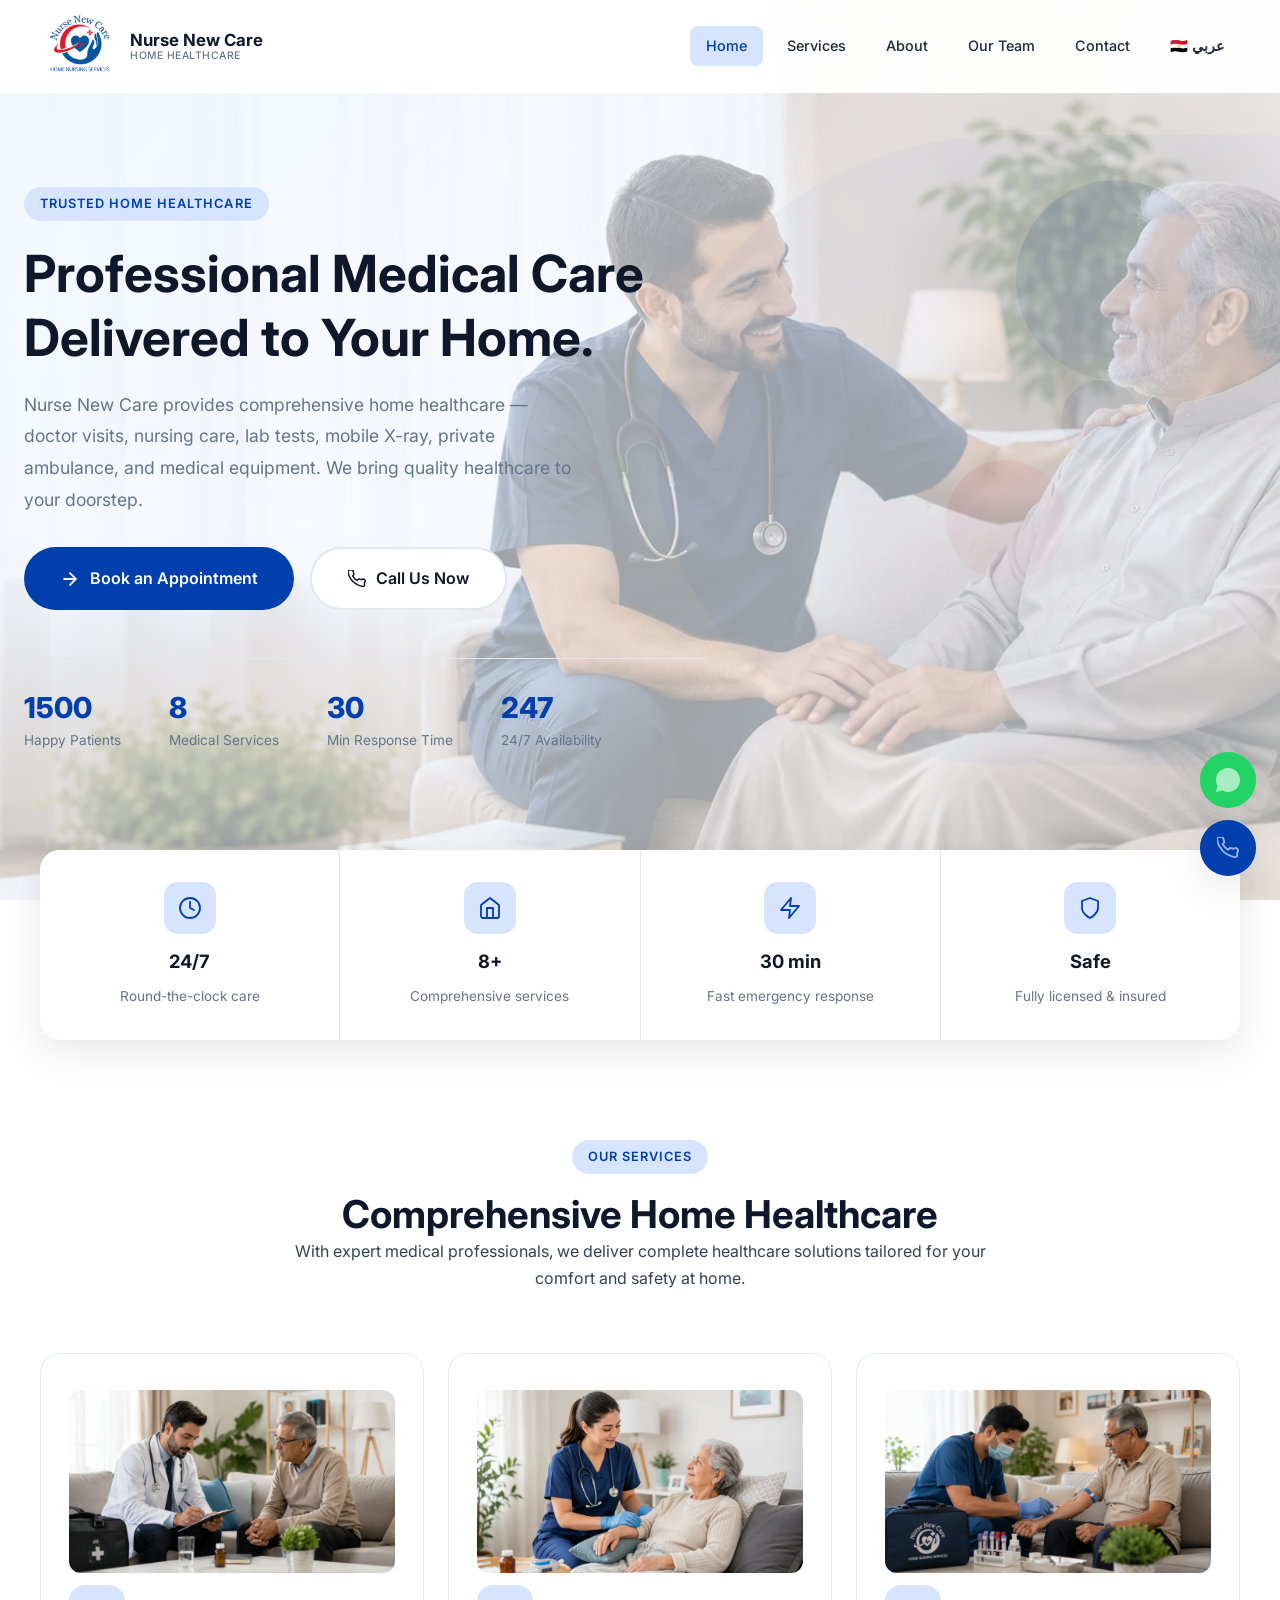
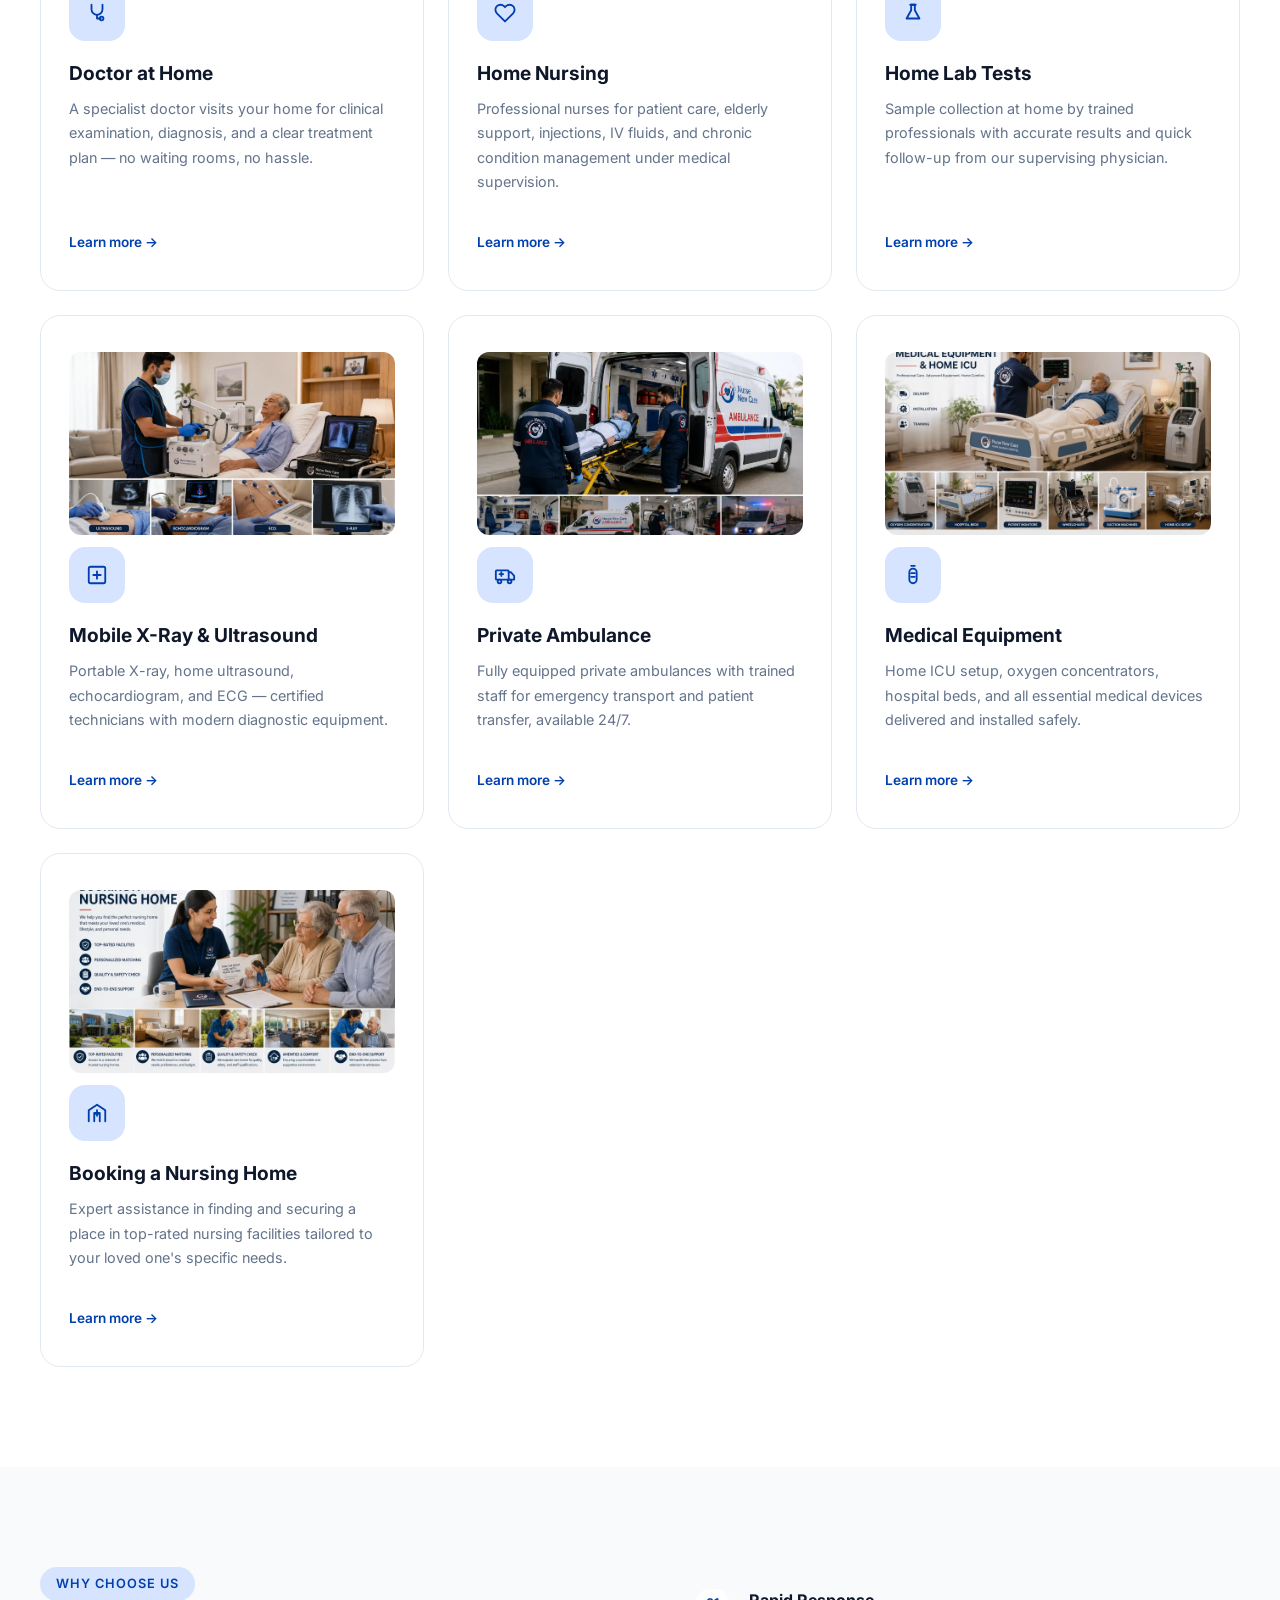
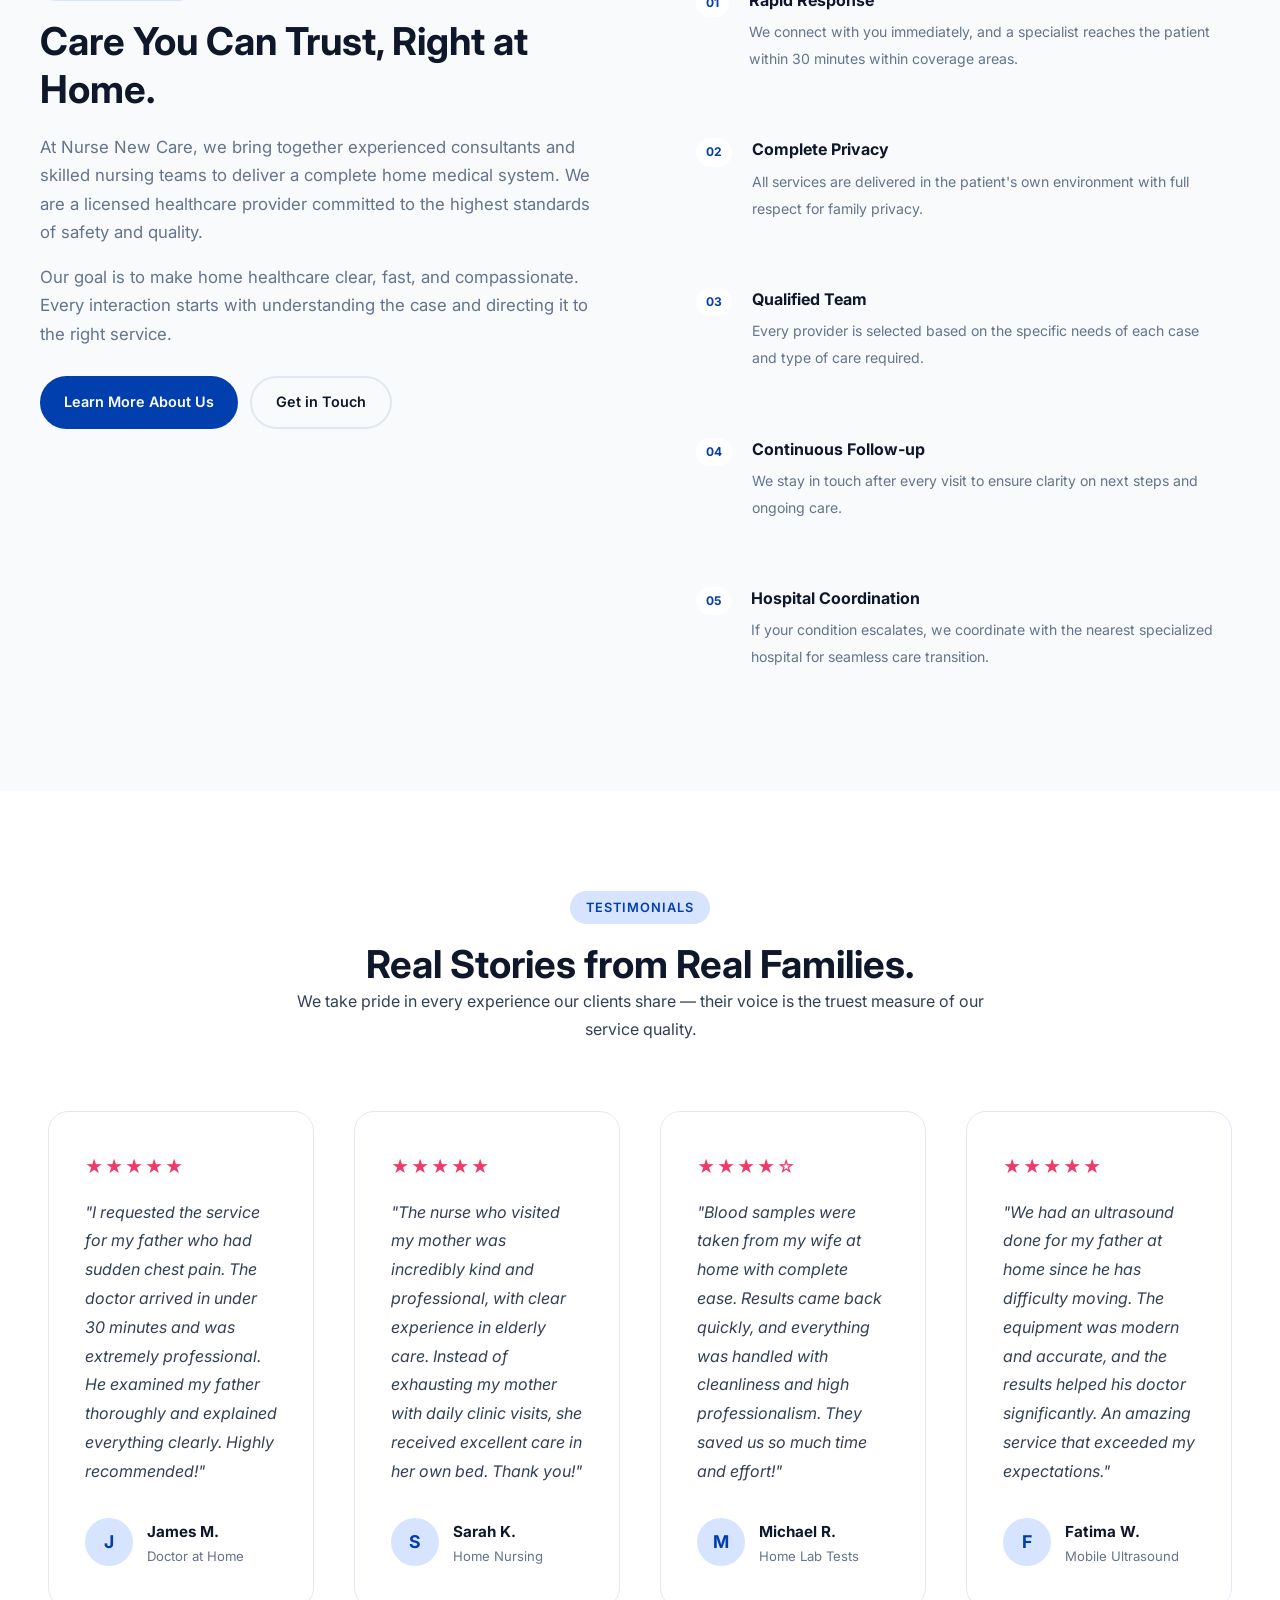
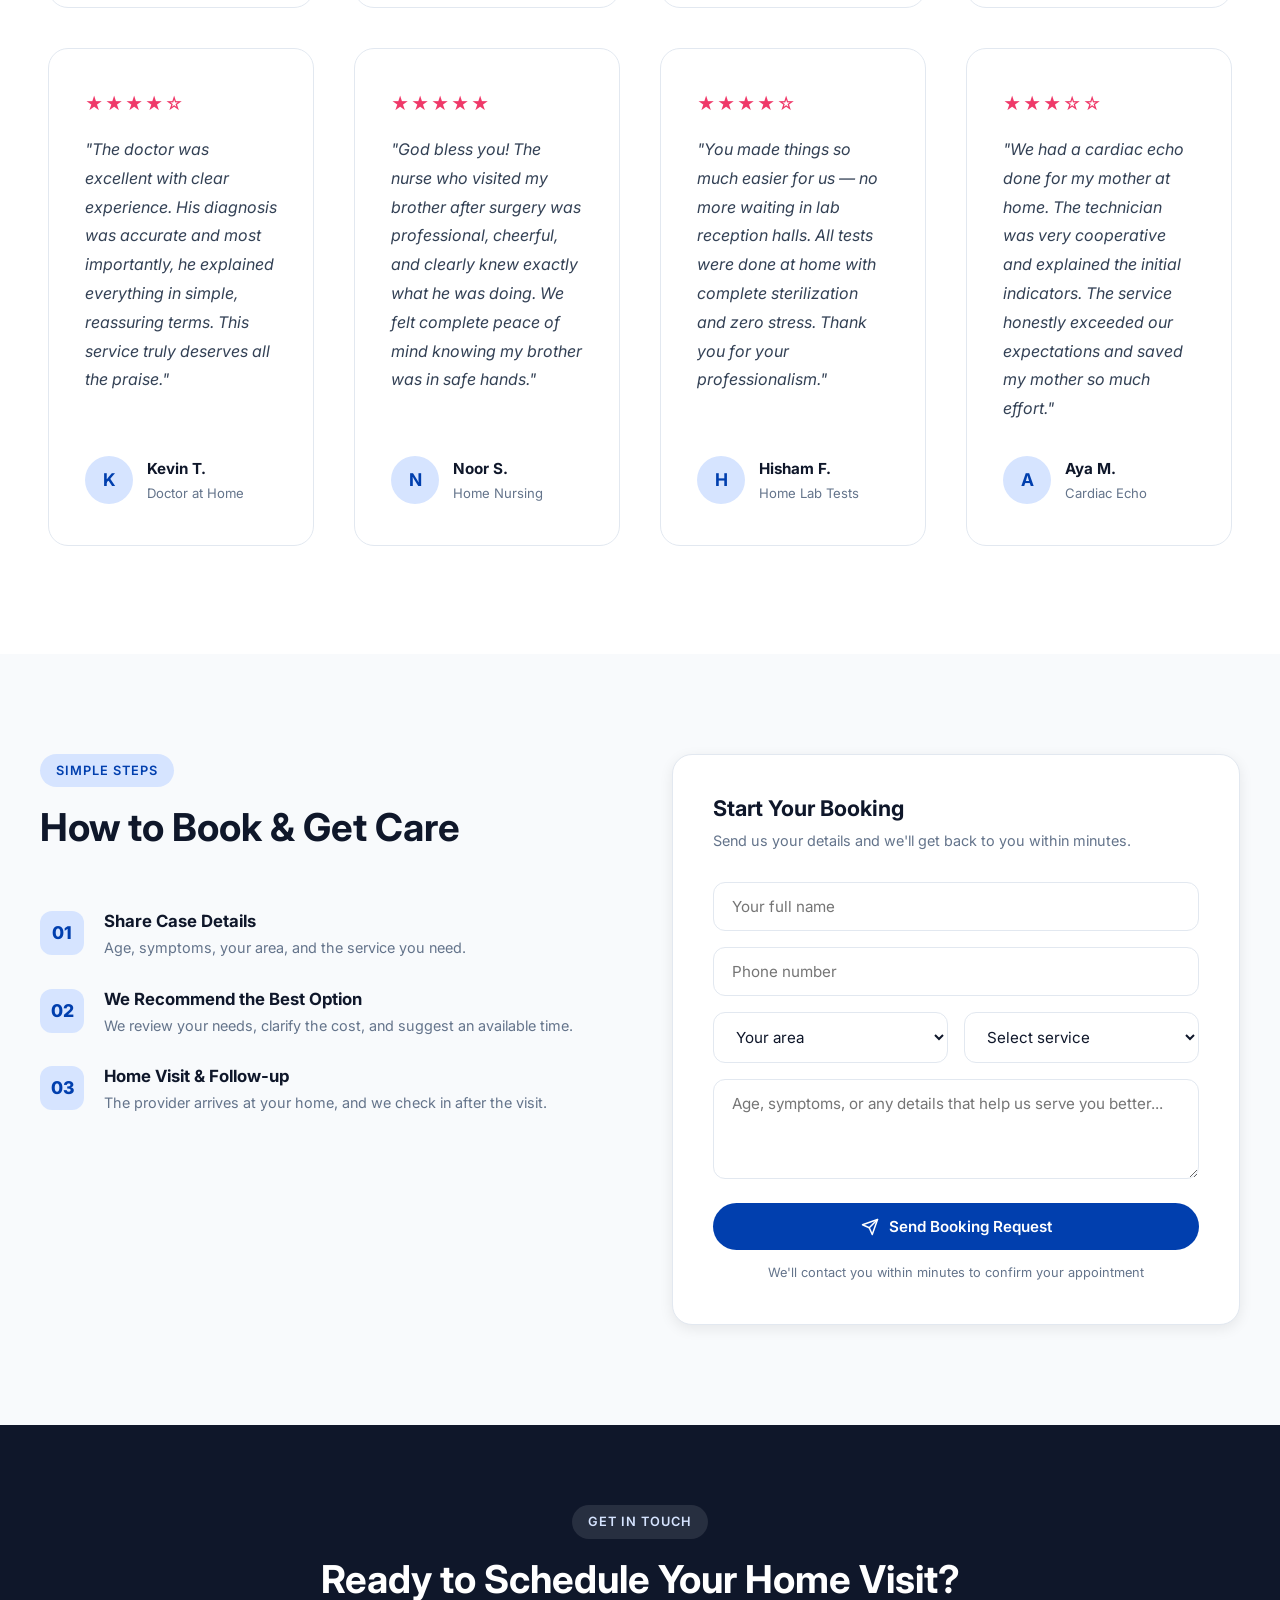
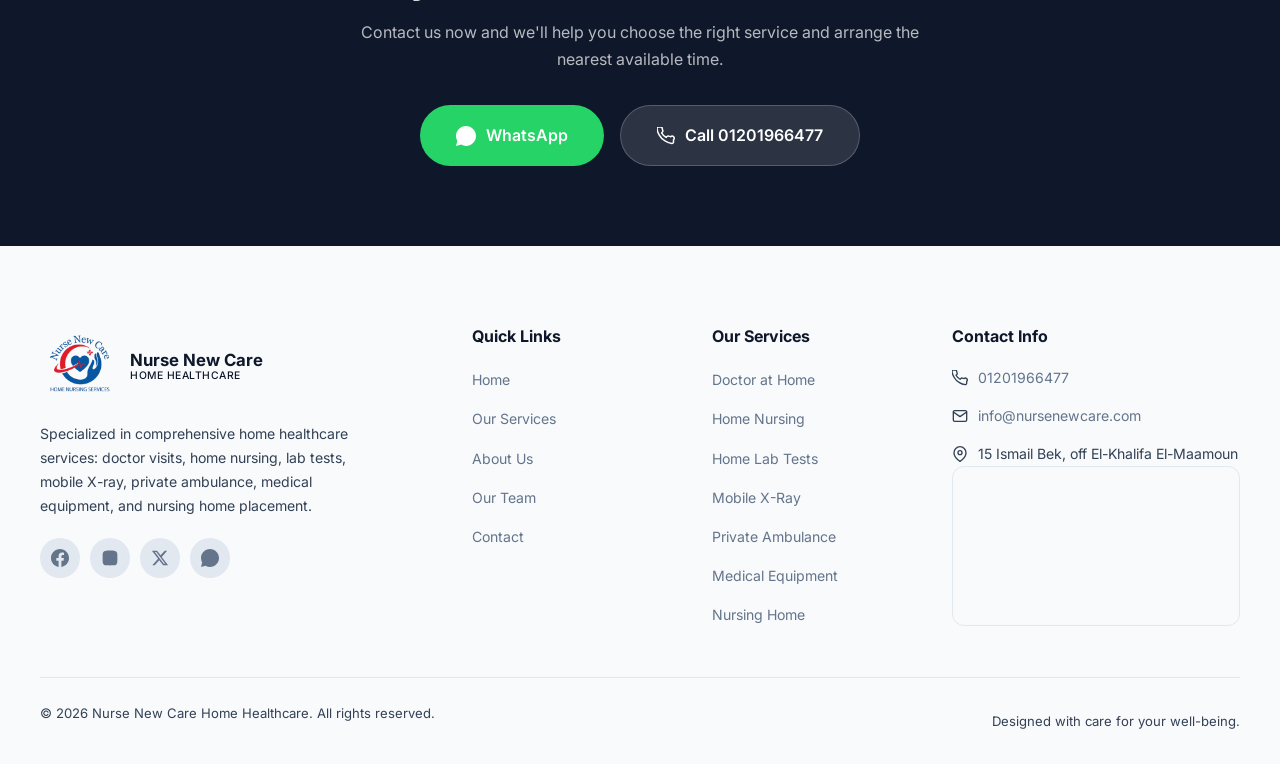
==== index.html @ 81125d1e "added background image to hero section in services page, and updated the testmonials layout to grid " ====
<!DOCTYPE html>
<html lang="en">
<head>
  <meta charset="UTF-8">
  <meta name="viewport" content="width=device-width, initial-scale=1.0">
  <link rel="icon" type="image/png" href="images/logo.png">
  <title>Nurse New Care | Home Healthcare Services</title>
  <meta name="description" content="Nurse New Care — professional home healthcare services: doctor visits, home nursing, lab tests, mobile X-ray, private ambulance, and medical equipment delivery.">
  <link rel="preconnect" href="https://fonts.googleapis.com">
  <link rel="preconnect" href="https://fonts.gstatic.com" crossorigin>
  <link href="https://fonts.googleapis.com/css2?family=Inter:wght@400;500;600;700;800&display=swap" rel="stylesheet">
  <link rel="stylesheet" href="css/style.css">
  <link rel="stylesheet" href="css/responsive.css">
  <link rel="stylesheet" href="css/animations.css">
</head>
<body>

  <header class="site-header" data-header>
    <div class="header-inner">
      <a class="brand" href="index.html" aria-label="Nurse New Care">
        <span class="brand-mark"><img src="images/logo.png" alt="Nurse New Care"></span>
        <span class="brand-text">
          <strong>Nurse New Care</strong>
          <small>Home Healthcare</small>
        </span>
      </a>
      <button class="menu-toggle" type="button" data-menu-toggle aria-label="Open menu">
        <span></span>
        <span></span>
        <span></span>
      </button>
      <nav class="site-nav" data-nav>
        <a href="index.html">Home</a>
        <a href="services.html">Services</a>
        <a href="about.html">About</a>
        <a href="team.html">Our Team</a>
        <a href="contact.html">Contact</a>
        <a href="ar/index.html" style="display:inline-flex;align-items:center;gap:6px;font-weight:600;">🇪🇬 عربي</a>
      </nav>
    </div>
  </header>

  <main>
    <!-- HERO -->
    <section class="hero">
      <div class="hero-content">
        <span class="eyebrow">Trusted Home Healthcare</span>
        <h1>Professional Medical Care Delivered to Your Home.</h1>
        <p class="hero-copy">Nurse New Care provides comprehensive home healthcare — doctor visits, nursing care, lab tests, mobile X-ray, private ambulance, and medical equipment. We bring quality healthcare to your doorstep.</p>
        <div class="hero-actions">
          <a class="btn-hero-primary" href="contact.html">
            <svg width="20" height="20" viewBox="0 0 24 24" fill="none" stroke="currentColor" stroke-width="2.2" stroke-linecap="round" stroke-linejoin="round"><path d="M5 12h14M12 5l7 7-7 7"/></svg>
            Book an Appointment
          </a>
          <a class="btn-hero-secondary" href="tel:+201201966477">
            <svg width="18" height="18" viewBox="0 0 24 24" fill="none" stroke="currentColor" stroke-width="2" stroke-linecap="round" stroke-linejoin="round"><path d="M22 16.92v3a2 2 0 01-2.18 2 19.79 19.79 0 01-8.63-3.07A19.5 19.5 0 013.07 10.8a19.79 19.79 0 01-3.07-8.67A2 2 0 012 0h3a2 2 0 012 1.72c.127.96.361 1.903.7 2.81a2 2 0 01-.45 2.11L6.09 7.91a16 16 0 006 6l1.27-1.27a2 2 0 012.11-.45c.907.339 1.85.573 2.81.7A2 2 0 0122 16.92z"/></svg>
            Call Us Now
          </a>
        </div>
        <div class="hero-stats">
          <div class="hero-stat">
            <strong data-counter="1500">0</strong>
            <span>Happy Patients</span>
          </div>
          <div class="hero-stat">
            <strong data-counter="8">0</strong>
            <span>Medical Services</span>
          </div>
          <div class="hero-stat">
            <strong data-counter="30">0</strong>
            <span>Min Response Time</span>
          </div>
          <div class="hero-stat">
            <strong data-counter="247">0</strong>
            <span>24/7 Availability</span>
          </div>
        </div>
      </div>
      <div class="hero-visual" aria-hidden="true"></div>
      <div class="hero-shapes" aria-hidden="true">
        <div class="hero-shape hero-shape-1"></div>
        <div class="hero-shape hero-shape-2"></div>
        <div class="hero-shape hero-shape-3"></div>
      </div>
    </section>

    <!-- TRUST STRIP -->
    <div class="trust-strip" aria-label="Trust indicators">
      <div class="trust-item">
        <span class="trust-icon" aria-hidden="true">
          <svg width="24" height="24" viewBox="0 0 24 24" fill="none" stroke="currentColor" stroke-width="1.8" stroke-linecap="round" stroke-linejoin="round"><circle cx="12" cy="12" r="10"/><polyline points="12 6 12 12 16 14"/></svg>
        </span>
        <strong>24/7</strong>
        <span>Round-the-clock care</span>
      </div>
      <div class="trust-item">
        <span class="trust-icon" aria-hidden="true">
          <svg width="24" height="24" viewBox="0 0 24 24" fill="none" stroke="currentColor" stroke-width="1.8" stroke-linecap="round" stroke-linejoin="round"><path d="M3 9l9-7 9 7v11a2 2 0 01-2 2H5a2 2 0 01-2-2z"/><polyline points="9 22 9 12 15 12 15 22"/></svg>
        </span>
        <strong>8+</strong>
        <span>Comprehensive services</span>
      </div>
      <div class="trust-item">
        <span class="trust-icon" aria-hidden="true">
          <svg width="24" height="24" viewBox="0 0 24 24" fill="none" stroke="currentColor" stroke-width="1.8" stroke-linecap="round" stroke-linejoin="round"><polygon points="13 2 3 14 12 14 11 22 21 10 12 10 13 2"/></svg>
        </span>
        <strong>30 min</strong>
        <span>Fast emergency response</span>
      </div>
      <div class="trust-item">
        <span class="trust-icon" aria-hidden="true">
          <svg width="24" height="24" viewBox="0 0 24 24" fill="none" stroke="currentColor" stroke-width="1.8" stroke-linecap="round" stroke-linejoin="round"><path d="M12 22s8-4 8-10V5l-8-3-8 3v7c0 6 8 10 8 10z"/></svg>
        </span>
        <strong>Safe</strong>
        <span>Fully licensed & insured</span>
      </div>
    </div>

    <!-- SERVICES -->
    <section class="section" id="services">
      <div class="section-heading">
        <span class="eyebrow">Our Services</span>
        <h2>Comprehensive Home Healthcare</h2>
        <p>With expert medical professionals, we deliver complete healthcare solutions tailored for your comfort and safety at home.</p>
      </div>
      <div class="services-grid">
        <a class="service-card" href="services.html">
          <img class="service-card-img" src="images/Doctor at Home.webp" alt="Doctor at Home" loading="lazy">
          <span class="icon">
            <svg width="22" height="22" viewBox="0 0 24 24" fill="none" stroke="currentColor" stroke-width="2" stroke-linecap="round" stroke-linejoin="round"><path d="M6 3v5a6 6 0 0012 0V3"/><path d="M12 14v4h4"/><circle cx="17" cy="18" r="2"/></svg>
          </span>
          <h3>Doctor at Home</h3>
          <p>A specialist doctor visits your home for clinical examination, diagnosis, and a clear treatment plan — no waiting rooms, no hassle.</p>
          <span class="service-link">Learn more &rarr;</span>
        </a>
        <a class="service-card" href="services.html">
          <img class="service-card-img" src="images/Home Nursing Care.webp" alt="Home Nursing Care" loading="lazy">
          <span class="icon">
            <svg width="22" height="22" viewBox="0 0 24 24" fill="none" stroke="currentColor" stroke-width="2" stroke-linecap="round" stroke-linejoin="round"><path d="M20.84 4.61a5.5 5.5 0 00-7.78 0L12 5.67l-1.06-1.06a5.5 5.5 0 00-7.78 7.78l1.06 1.06L12 21.23l7.78-7.78 1.06-1.06a5.5 5.5 0 000-7.78z"/></svg>
          </span>
          <h3>Home Nursing</h3>
          <p>Professional nurses for patient care, elderly support, injections, IV fluids, and chronic condition management under medical supervision.</p>
          <span class="service-link">Learn more &rarr;</span>
        </a>
        <a class="service-card" href="services.html">
          <img class="service-card-img" src="images/Home Lab Tests.webp" alt="Home Lab Tests" loading="lazy">
          <span class="icon">
            <svg width="22" height="22" viewBox="0 0 24 24" fill="none" stroke="currentColor" stroke-width="2" stroke-linecap="round" stroke-linejoin="round"><path d="M9 3h6"/><path d="M10 3v6l-5 9h14l-5-9V3z"/></svg>
          </span>
          <h3>Home Lab Tests</h3>
          <p>Sample collection at home by trained professionals with accurate results and quick follow-up from our supervising physician.</p>
          <span class="service-link">Learn more &rarr;</span>
        </a>
        <a class="service-card" href="services.html">
          <img class="service-card-img" src="images/Mobile X-Ray & Imaging.webp" alt="Mobile X-Ray &amp; Imaging" loading="lazy">
          <span class="icon">
            <svg width="22" height="22" viewBox="0 0 24 24" fill="none" stroke="currentColor" stroke-width="2" stroke-linecap="round" stroke-linejoin="round"><rect x="3" y="3" width="18" height="18" rx="2"/><path d="M12 8v8M8 12h8"/></svg>
          </span>
          <h3>Mobile X-Ray & Ultrasound</h3>
          <p>Portable X-ray, home ultrasound, echocardiogram, and ECG — certified technicians with modern diagnostic equipment.</p>
          <span class="service-link">Learn more &rarr;</span>
        </a>
        <a class="service-card" href="services.html">
          <img class="service-card-img" src="images/Private Ambulance Service.webp" alt="Private Ambulance Service" loading="lazy">
          <span class="icon">
            <svg width="22" height="22" viewBox="0 0 24 24" fill="none" stroke="currentColor" stroke-width="2" stroke-linecap="round" stroke-linejoin="round"><rect x="2" y="7" width="14" height="10" rx="1"/><path d="M16 9h2.5l3.5 4v4h-6"/><circle cx="6" cy="19" r="2"/><circle cx="17" cy="19" r="2"/><path d="M6 11h4M8 9v4"/></svg>
          </span>
          <h3>Private Ambulance</h3>
          <p>Fully equipped private ambulances with trained staff for emergency transport and patient transfer, available 24/7.</p>
          <span class="service-link">Learn more &rarr;</span>
        </a>
        <a class="service-card" href="services.html">
          <img class="service-card-img" src="images/Medical Equipment & Home ICU.webp" alt="Medical Equipment &amp; Home ICU" loading="lazy">
          <span class="icon">
            <svg width="22" height="22" viewBox="0 0 24 24" fill="none" stroke="currentColor" stroke-width="2" stroke-linecap="round" stroke-linejoin="round"><rect x="8" y="5" width="8" height="16" rx="4"/><path d="M10 2h4"/><path d="M10 10h4M10 14h4"/></svg>
          </span>
          <h3>Medical Equipment</h3>
          <p>Home ICU setup, oxygen concentrators, hospital beds, and all essential medical devices delivered and installed safely.</p>
          <span class="service-link">Learn more &rarr;</span>
        </a>
        <a class="service-card" href="services.html">
          <img class="service-card-img" src="images/Booking a Nursing Home.webp" alt="Booking a Nursing Home" loading="lazy">
          <span class="icon">
            <svg width="22" height="22" viewBox="0 0 24 24" fill="none" stroke="currentColor" stroke-width="2" stroke-linecap="round" stroke-linejoin="round"><path d="M3 21V9l9-6 9 6v12"/><path d="M9 21V13h6v8"/><path d="M12 9v6M9 12h6"/></svg>
          </span>
          <h3>Booking a Nursing Home</h3>
          <p>Expert assistance in finding and securing a place in top-rated nursing facilities tailored to your loved one's specific needs.</p>
          <span class="service-link">Learn more &rarr;</span>
        </a>
      </div>
    </section>

    <!-- ABOUT / VALUES -->
    <section class="section bg-alt-section" id="about">
      <div class="split-layout">
        <div class="about-intro">
          <span class="eyebrow">Why Choose Us</span>
          <h2>Care You Can Trust, Right at Home.</h2>
          <p>At Nurse New Care, we bring together experienced consultants and skilled nursing teams to deliver a complete home medical system. We are a licensed healthcare provider committed to the highest standards of safety and quality.</p>
          <p>Our goal is to make home healthcare clear, fast, and compassionate. Every interaction starts with understanding the case and directing it to the right service.</p>
          <div class="about-actions">
            <a class="about-action about-action--primary" href="about.html">Learn More About Us</a>
            <a class="about-action about-action--outline" href="contact.html">Get in Touch</a>
          </div>
        </div>
        <div class="value-list">
          <div class="value-item">
            <span class="value-number">01</span>
            <div>
              <strong>Rapid Response</strong>
              <span>We connect with you immediately, and a specialist reaches the patient within 30 minutes within coverage areas.</span>
            </div>
          </div>
          <div class="value-item">
            <span class="value-number">02</span>
            <div>
              <strong>Complete Privacy</strong>
              <span>All services are delivered in the patient's own environment with full respect for family privacy.</span>
            </div>
          </div>
          <div class="value-item">
            <span class="value-number">03</span>
            <div>
              <strong>Qualified Team</strong>
              <span>Every provider is selected based on the specific needs of each case and type of care required.</span>
            </div>
          </div>
          <div class="value-item">
            <span class="value-number">04</span>
            <div>
              <strong>Continuous Follow-up</strong>
              <span>We stay in touch after every visit to ensure clarity on next steps and ongoing care.</span>
            </div>
          </div>
          <div class="value-item">
            <span class="value-number">05</span>
            <div>
              <strong>Hospital Coordination</strong>
              <span>If your condition escalates, we coordinate with the nearest specialized hospital for seamless care transition.</span>
            </div>
          </div>
        </div>
      </div>
    </section>

    <!-- TESTIMONIALS -->
    <section class="section" id="testimonials">
      <div class="section-heading">
        <span class="eyebrow">Testimonials</span>
        <h2>Real Stories from Real Families.</h2>
        <p>We take pride in every experience our clients share — their voice is the truest measure of our service quality.</p>
      </div>
      <div class="testimonials-slider">
        <button class="t-nav t-nav--prev" aria-label="Previous" disabled>
          <svg width="20" height="20" viewBox="0 0 24 24" fill="none" stroke="currentColor" stroke-width="2.2" stroke-linecap="round" stroke-linejoin="round" aria-hidden="true"><polyline points="15 18 9 12 15 6"/></svg>
        </button>
        <div class="testimonials-viewport">
          <div class="testimonials-track">

            <article class="testimonial-card">
              <div class="testimonial-inner">
                <div class="testimonial-stars" aria-label="5 star rating">★★★★★</div>
                <p class="testimonial-text">"I requested the service for my father who had sudden chest pain. The doctor arrived in under 30 minutes and was extremely professional. He examined my father thoroughly and explained everything clearly. Highly recommended!"</p>
                <div class="testimonial-author">
                  <div class="testimonial-avatar">J</div>
                  <div>
                    <strong>James M.</strong>
                    <span>Doctor at Home</span>
                  </div>
                </div>
              </div>
            </article>

            <article class="testimonial-card">
              <div class="testimonial-inner">
                <div class="testimonial-stars" aria-label="5 star rating">★★★★★</div>
                <p class="testimonial-text">"The nurse who visited my mother was incredibly kind and professional, with clear experience in elderly care. Instead of exhausting my mother with daily clinic visits, she received excellent care in her own bed. Thank you!"</p>
                <div class="testimonial-author">
                  <div class="testimonial-avatar">S</div>
                  <div>
                    <strong>Sarah K.</strong>
                    <span>Home Nursing</span>
                  </div>
                </div>
              </div>
            </article>

            <article class="testimonial-card">
              <div class="testimonial-inner">
                <div class="testimonial-stars" aria-label="4 star rating">★★★★☆</div>
                <p class="testimonial-text">"Blood samples were taken from my wife at home with complete ease. Results came back quickly, and everything was handled with cleanliness and high professionalism. They saved us so much time and effort!"</p>
                <div class="testimonial-author">
                  <div class="testimonial-avatar">M</div>
                  <div>
                    <strong>Michael R.</strong>
                    <span>Home Lab Tests</span>
                  </div>
                </div>
              </div>
            </article>

            <article class="testimonial-card">
              <div class="testimonial-inner">
                <div class="testimonial-stars" aria-label="5 star rating">★★★★★</div>
                <p class="testimonial-text">"We had an ultrasound done for my father at home since he has difficulty moving. The equipment was modern and accurate, and the results helped his doctor significantly. An amazing service that exceeded my expectations."</p>
                <div class="testimonial-author">
                  <div class="testimonial-avatar">F</div>
                  <div>
                    <strong>Fatima W.</strong>
                    <span>Mobile Ultrasound</span>
                  </div>
                </div>
              </div>
            </article>

            <article class="testimonial-card">
              <div class="testimonial-inner">
                <div class="testimonial-stars" aria-label="4 star rating">★★★★☆</div>
                <p class="testimonial-text">"The doctor was excellent with clear experience. His diagnosis was accurate and most importantly, he explained everything in simple, reassuring terms. This service truly deserves all the praise."</p>
                <div class="testimonial-author">
                  <div class="testimonial-avatar">K</div>
                  <div>
                    <strong>Kevin T.</strong>
                    <span>Doctor at Home</span>
                  </div>
                </div>
              </div>
            </article>

            <article class="testimonial-card">
              <div class="testimonial-inner">
                <div class="testimonial-stars" aria-label="5 star rating">★★★★★</div>
                <p class="testimonial-text">"God bless you! The nurse who visited my brother after surgery was professional, cheerful, and clearly knew exactly what he was doing. We felt complete peace of mind knowing my brother was in safe hands."</p>
                <div class="testimonial-author">
                  <div class="testimonial-avatar">N</div>
                  <div>
                    <strong>Noor S.</strong>
                    <span>Home Nursing</span>
                  </div>
                </div>
              </div>
            </article>

            <article class="testimonial-card">
              <div class="testimonial-inner">
                <div class="testimonial-stars" aria-label="4 star rating">★★★★☆</div>
                <p class="testimonial-text">"You made things so much easier for us — no more waiting in lab reception halls. All tests were done at home with complete sterilization and zero stress. Thank you for your professionalism."</p>
                <div class="testimonial-author">
                  <div class="testimonial-avatar">H</div>
                  <div>
                    <strong>Hisham F.</strong>
                    <span>Home Lab Tests</span>
                  </div>
                </div>
              </div>
            </article>

            <article class="testimonial-card">
              <div class="testimonial-inner">
                <div class="testimonial-stars" aria-label="3 star rating">★★★☆☆</div>
                <p class="testimonial-text">"We had a cardiac echo done for my mother at home. The technician was very cooperative and explained the initial indicators. The service honestly exceeded our expectations and saved my mother so much effort."</p>
                <div class="testimonial-author">
                  <div class="testimonial-avatar">A</div>
                  <div>
                    <strong>Aya M.</strong>
                    <span>Cardiac Echo</span>
                  </div>
                </div>
              </div>
            </article>

          </div>
        </div>
        <button class="t-nav t-nav--next" aria-label="Next">
          <svg width="20" height="20" viewBox="0 0 24 24" fill="none" stroke="currentColor" stroke-width="2.2" stroke-linecap="round" stroke-linejoin="round" aria-hidden="true"><polyline points="9 18 15 12 9 6"/></svg>
        </button>
      </div>
      <div class="testimonials-dots" aria-hidden="true"></div>
    </section>

    <!-- BOOKING -->
    <section class="section bg-alt-section" id="booking">
      <div class="booking-layout">
        <div class="process-guide">
          <div class="section-heading" style="text-align:left; margin-left:0;">
            <span class="eyebrow">Simple Steps</span>
            <h2>How to Book & Get Care</h2>
          </div>
          <div class="steps">
            <div class="step">
              <span class="step-number">01</span>
              <div>
                <h3>Share Case Details</h3>
                <p>Age, symptoms, your area, and the service you need.</p>
              </div>
            </div>
            <div class="step">
              <span class="step-number">02</span>
              <div>
                <h3>We Recommend the Best Option</h3>
                <p>We review your needs, clarify the cost, and suggest an available time.</p>
              </div>
            </div>
            <div class="step">
              <span class="step-number">03</span>
              <div>
                <h3>Home Visit & Follow-up</h3>
                <p>The provider arrives at your home, and we check in after the visit.</p>
              </div>
            </div>
          </div>
        </div>

        <div class="booking-form-wrap">
          <div class="booking-form-header">
            <h3>Start Your Booking</h3>
            <p>Send us your details and we'll get back to you within minutes.</p>
          </div>
          <form class="booking-form" id="bookingForm" method="POST" action="https://api.web3forms.com/submit" novalidate>
            <input type="hidden" name="access_key" value="0a6a9eb3-32a2-4839-8dc1-5b585becca03">
            <input type="hidden" name="subject" value="New Booking - Nurse New Care">
            <input type="hidden" name="from_name" value="Nurse New Care Website">
            <input type="hidden" name="redirect" value="false">
            <input type="checkbox" name="botcheck" style="display:none">
            <div class="form-group">
              <input type="text" id="bf-name" name="name" placeholder="Your full name" required autocomplete="name">
            </div>
            <div class="form-group">
              <input type="tel" id="bf-phone" name="phone" placeholder="Phone number" required autocomplete="tel">
            </div>
            <div class="form-row">
              <div class="form-group">
                <select id="bf-area" name="area" required>
                  <option value="" disabled selected>Your area</option>
                  <option value="Downtown">Downtown</option>
                  <option value="Suburbs">Suburbs</option>
                  <option value="Rural">Rural</option>
                </select>
              </div>
              <div class="form-group">
                <select id="bf-service" name="service" required>
                  <option value="" disabled selected>Select service</option>
                  <option value="Doctor at Home">Doctor at Home</option>
                  <option value="Home Nursing">Home Nursing</option>
                  <option value="Home Lab Tests">Home Lab Tests</option>
                  <option value="Mobile X-Ray">Mobile X-Ray / Ultrasound</option>
                  <option value="Private Ambulance">Private Ambulance</option>
                  <option value="Medical Equipment">Medical Equipment</option>
                  <option value="Nursing Home">Nursing Home</option>
                </select>
              </div>
            </div>
            <div class="form-group">
              <textarea id="bf-notes" name="notes" placeholder="Age, symptoms, or any details that help us serve you better..." rows="3"></textarea>
            </div>
            <div class="form-footer">
              <button type="submit" class="btn btn-primary btn-submit">
                <svg width="18" height="18" viewBox="0 0 24 24" fill="none" stroke="currentColor" stroke-width="2" stroke-linecap="round" stroke-linejoin="round" aria-hidden="true"><line x1="22" y1="2" x2="11" y2="13"/><polygon points="22 2 15 22 11 13 2 9 22 2"/></svg>
                <span>Send Booking Request</span>
              </button>
              <p class="form-note">We'll contact you within minutes to confirm your appointment</p>
            </div>
          </form>
        </div>
      </div>
    </section>

    <!-- CONTACT BAND -->
    <section class="contact-band" id="contact">
      <span class="eyebrow">Get In Touch</span>
      <h2>Ready to Schedule Your Home Visit?</h2>
      <p>Contact us now and we'll help you choose the right service and arrange the nearest available time.</p>
      <div class="contact-actions">
        <a class="contact-btn contact-btn--whatsapp" href="https://wa.me/201201966477" target="_blank" rel="noreferrer">
          <svg width="20" height="20" viewBox="0 0 24 24" fill="currentColor" aria-hidden="true"><path d="M17.472 14.382c-.297-.149-1.758-.867-2.03-.967-.273-.099-.471-.148-.67.15-.197.297-.767.966-.94 1.164-.173.199-.347.223-.644.075-.297-.15-1.255-.463-2.39-1.475-.883-.788-1.48-1.761-1.653-2.059-.173-.297-.018-.458.13-.606.134-.133.298-.347.446-.52.149-.174.198-.298.298-.497.099-.198.05-.371-.025-.52-.075-.149-.669-1.612-.916-2.207-.242-.579-.487-.5-.669-.51-.173-.008-.371-.01-.57-.01-.198 0-.52.074-.792.372-.272.297-1.04 1.016-1.04 2.479 0 1.462 1.065 2.875 1.213 3.074.149.198 2.096 3.2 5.077 4.487.709.306 1.262.489 1.694.625.712.227 1.36.195 1.871.118.571-.085 1.758-.719 2.006-1.413.248-.694.248-1.289.173-1.413-.074-.124-.272-.198-.57-.347zM12 0C5.373 0 0 5.373 0 12c0 2.127.558 4.122 1.532 5.857L.057 23.882l6.186-1.623A11.945 11.945 0 0012 24c6.627 0 12-5.373 12-12S18.627 0 12 0z"/></svg>
          WhatsApp
        </a>
        <a class="contact-btn contact-btn--phone" href="tel:+201201966477">
          <svg width="18" height="18" viewBox="0 0 24 24" fill="none" stroke="currentColor" stroke-width="2" stroke-linecap="round" stroke-linejoin="round" aria-hidden="true"><path d="M22 16.92v3a2 2 0 01-2.18 2 19.79 19.79 0 01-8.63-3.07A19.5 19.5 0 013.07 10.8a19.79 19.79 0 01-3.07-8.67A2 2 0 012 0h3a2 2 0 012 1.72c.127.96.361 1.903.7 2.81a2 2 0 01-.45 2.11L6.09 7.91a16 16 0 006 6l1.27-1.27a2 2 0 012.11-.45c.907.339 1.85.573 2.81.7A2 2 0 0122 16.92z"/></svg>
          Call 01201966477
        </a>
      </div>
    </section>
  </main>

  <footer class="site-footer">
    <div class="footer-grid">
      <div class="footer-col">
        <a class="brand" href="index.html" aria-label="Nurse New Care">
          <span class="brand-mark"><img src="images/logo.png" alt="Nurse New Care"></span>
          <span class="brand-text">
            <strong>Nurse New Care</strong>
            <small>Home Healthcare</small>
          </span>
        </a>
        <p class="footer-desc">Specialized in comprehensive home healthcare services: doctor visits, home nursing, lab tests, mobile X-ray, private ambulance, medical equipment, and nursing home placement.</p>
        <div class="footer-socials">
          <a class="social-btn" href="#" target="_blank" rel="noreferrer" aria-label="Facebook">
            <svg width="18" height="18" viewBox="0 0 24 24" fill="currentColor" aria-hidden="true"><path d="M24 12.073c0-6.627-5.373-12-12-12s-12 5.373-12 12c0 5.99 4.388 10.954 10.125 11.854v-8.385H7.078v-3.47h3.047V9.43c0-3.007 1.792-4.669 4.533-4.669 1.312 0 2.686.235 2.686.235v2.953H15.83c-1.491 0-1.956.925-1.956 1.874v2.25h3.328l-.532 3.47h-2.796v8.385C19.612 23.027 24 18.062 24 12.073z"/></svg>
          </a>
          <a class="social-btn" href="#" target="_blank" rel="noreferrer" aria-label="Instagram">
            <svg width="18" height="18" viewBox="0 0 24 24" fill="currentColor" aria-hidden="true"><path d="M12 2.163c3.204 0 3.584.012 4.85.07 3.252.148 4.771 1.691 4.919 4.919.058 1.265.069 1.645.069 4.849 0 3.205-.012 3.584-.069 4.849-.149 3.225-1.664 4.771-4.919 4.919-1.266.058-1.644.07-4.85.07-3.204 0-3.584-.012-4.849-.07-3.26-.149-4.771-1.699-4.919-4.92-.058-1.265-.07-1.644-.07-4.849 0-3.204.013-3.583.07-4.849.149-3.227 1.664-4.771 4.919-4.919 1.266-.057 1.645-.069 4.849-.069z"/></svg>
          </a>
          <a class="social-btn" href="#" target="_blank" rel="noreferrer" aria-label="Twitter">
            <svg width="18" height="18" viewBox="0 0 24 24" fill="currentColor" aria-hidden="true"><path d="M18.244 2.25h3.308l-7.227 8.26 8.502 11.24H16.17l-5.214-6.817L4.99 21.75H1.68l7.73-8.835L1.254 2.25H8.08l4.713 6.231zm-1.161 17.52h1.833L7.084 4.126H5.117z"/></svg>
          </a>
          <a class="social-btn" href="#" target="_blank" rel="noreferrer" aria-label="WhatsApp">
            <svg width="18" height="18" viewBox="0 0 24 24" fill="currentColor" aria-hidden="true"><path d="M17.472 14.382c-.297-.149-1.758-.867-2.03-.967-.273-.099-.471-.148-.67.15-.197.297-.767.966-.94 1.164-.173.199-.347.223-.644.075-.297-.15-1.255-.463-2.39-1.475-.883-.788-1.48-1.761-1.653-2.059-.173-.297-.018-.458.13-.606.134-.133.298-.347.446-.52.149-.174.198-.298.298-.497.099-.198.05-.371-.025-.52-.075-.149-.669-1.612-.916-2.207-.242-.579-.487-.5-.669-.51-.173-.008-.371-.01-.57-.01-.198 0-.52.074-.792.372-.272.297-1.04 1.016-1.04 2.479 0 1.462 1.065 2.875 1.213 3.074.149.198 2.096 3.2 5.077 4.487.709.306 1.262.489 1.694.625.712.227 1.36.195 1.871.118.571-.085 1.758-.719 2.006-1.413.248-.694.248-1.289.173-1.413-.074-.124-.272-.198-.57-.347zM12 0C5.373 0 0 5.373 0 12c0 2.127.558 4.122 1.532 5.857L.057 23.882l6.186-1.623A11.945 11.945 0 0012 24c6.627 0 12-5.373 12-12S18.627 0 12 0z"/></svg>
          </a>
        </div>
      </div>

      <div class="footer-col">
        <h4 class="footer-heading">Quick Links</h4>
        <ul class="footer-links">
          <li><a href="index.html">Home</a></li>
          <li><a href="services.html">Our Services</a></li>
          <li><a href="about.html">About Us</a></li>
          <li><a href="team.html">Our Team</a></li>
          <li><a href="contact.html">Contact</a></li>
        </ul>
      </div>

      <div class="footer-col">
        <h4 class="footer-heading">Our Services</h4>
        <ul class="footer-links">
          <li><a href="services.html">Doctor at Home</a></li>
          <li><a href="services.html">Home Nursing</a></li>
          <li><a href="services.html">Home Lab Tests</a></li>
          <li><a href="services.html">Mobile X-Ray</a></li>
          <li><a href="services.html">Private Ambulance</a></li>
          <li><a href="services.html">Medical Equipment</a></li>
          <li><a href="services.html">Nursing Home</a></li>
        </ul>
      </div>

      <div class="footer-col">
        <h4 class="footer-heading">Contact Info</h4>
        <ul class="footer-contact-list">
          <li>
            <svg width="16" height="16" viewBox="0 0 24 24" fill="none" stroke="currentColor" stroke-width="2" stroke-linecap="round" stroke-linejoin="round" aria-hidden="true"><path d="M22 16.92v3a2 2 0 01-2.18 2 19.79 19.79 0 01-8.63-3.07A19.5 19.5 0 013.07 10.8a19.79 19.79 0 01-3.07-8.67A2 2 0 012 0h3a2 2 0 012 1.72c.127.96.361 1.903.7 2.81a2 2 0 01-.45 2.11L6.09 7.91a16 16 0 006 6l1.27-1.27a2 2 0 012.11-.45c.907.339 1.85.573 2.81.7A2 2 0 0122 16.92z"/></svg>
            <a href="tel:+201201966477">01201966477</a>
          </li>
          <li>
            <svg width="16" height="16" viewBox="0 0 24 24" fill="none" stroke="currentColor" stroke-width="2" stroke-linecap="round" stroke-linejoin="round" aria-hidden="true"><path d="M4 4h16c1.1 0 2 .9 2 2v12c0 1.1-.9 2-2 2H4c-1.1 0-2-.9-2-2V6c0-1.1.9-2 2-2z"/><polyline points="22,6 12,13 2,6"/></svg>
            <a href="mailto:info@nursenewcare.com">info@nursenewcare.com</a>
          </li>
          <li>
            <svg width="16" height="16" viewBox="0 0 24 24" fill="none" stroke="currentColor" stroke-width="2" stroke-linecap="round" stroke-linejoin="round" aria-hidden="true"><path d="M21 10c0 7-9 13-9 13s-9-6-9-13a9 9 0 0118 0z"/><circle cx="12" cy="10" r="3"/></svg>
            <span>15 Ismail Bek, off El-Khalifa El-Maamoun</span>
          </li>
        </ul>
        <div class="footer-map">
          <iframe src="https://www.google.com/maps/embed?pb=!1m18!1m12!1m3!1d1451.499718094418!2d31.296121369941797!3d30.08652197397917!2m3!1f0!2f0!3f0!3m2!1i1024!2i768!4f13.1!3m3!1m2!1s0x14583fc92ec6c8ab%3A0x2e956006a7111ea0!2sEl-Khalifa%20El-Maamoun%2C%20Cairo%20Governorate!5e0!3m2!1sen!2seg!4v1784718828710!5m2!1sen!2seg" width="600" height="450" style="border:0;" allowfullscreen="" loading="lazy" referrerpolicy="strict-origin-when-cross-origin" title="Location"></iframe>
        </div>
      </div>
    </div>

    <div class="footer-bottom">
      <p>&copy; 2026 Nurse New Care Home Healthcare. All rights reserved.</p>
      <p>Designed with care for your well-being.</p>
    </div>
  </footer>

  <!-- Floating Contact -->
  <div class="float-contact" aria-label="Quick contact">
    <a class="float-btn float-btn--whatsapp" href="https://wa.me/201201966477" target="_blank" rel="noreferrer" aria-label="Chat on WhatsApp">
      <span class="float-pulse"></span>
      <svg width="24" height="24" viewBox="0 0 24 24" fill="currentColor" aria-hidden="true"><path d="M17.472 14.382c-.297-.149-1.758-.867-2.03-.967-.273-.099-.471-.148-.67.15-.197.297-.767.966-.94 1.164-.173.199-.347.223-.644.075-.297-.15-1.255-.463-2.39-1.475-.883-.788-1.48-1.761-1.653-2.059-.173-.297-.018-.458.13-.606.134-.133.298-.347.446-.52.149-.174.198-.298.298-.497.099-.198.05-.371-.025-.52-.075-.149-.669-1.612-.916-2.207-.242-.579-.487-.5-.669-.51-.173-.008-.371-.01-.57-.01-.198 0-.52.074-.792.372-.272.297-1.04 1.016-1.04 2.479 0 1.462 1.065 2.875 1.213 3.074.149.198 2.096 3.2 5.077 4.487.709.306 1.262.489 1.694.625.712.227 1.36.195 1.871.118.571-.085 1.758-.719 2.006-1.413.248-.694.248-1.289.173-1.413-.074-.124-.272-.198-.57-.347zM12 0C5.373 0 0 5.373 0 12c0 2.127.558 4.122 1.532 5.857L.057 23.882l6.186-1.623A11.945 11.945 0 0012 24c6.627 0 12-5.373 12-12S18.627 0 12 0z"/></svg>
      <span class="float-label">WhatsApp</span>
    </a>
    <a class="float-btn float-btn--phone" href="tel:+201201966477" aria-label="Call us">
      <span class="float-ring"></span>
      <svg width="22" height="22" viewBox="0 0 24 24" fill="none" stroke="currentColor" stroke-width="2" stroke-linecap="round" stroke-linejoin="round" aria-hidden="true"><path d="M22 16.92v3a2 2 0 01-2.18 2 19.79 19.79 0 01-8.63-3.07A19.5 19.5 0 013.07 10.8a19.79 19.79 0 01-3.07-8.67A2 2 0 012 0h3a2 2 0 012 1.72c.127.96.361 1.903.7 2.81a2 2 0 01-.45 2.11L6.09 7.91a16 16 0 006 6l1.27-1.27a2 2 0 012.11-.45c.907.339 1.85.573 2.81.7A2 2 0 0122 16.92z"/></svg>
      <span class="float-label">Call Us</span>
    </a>
  </div>

  <script src="js/main.js"></script>
  <script src="js/slider.js"></script>
  <script src="js/counter.js"></script>
</body>
</html>
---- css/style.css ----
*,
*::before,
*::after {
  margin: 0;
  padding: 0;
  box-sizing: border-box;
}

:root {
  --primary: #013FAE;
  --primary-dark: #002D7A;
  --primary-light: #D6E4FF;
  --primary-bg: #EBF3FF;
  --accent: #EF3969;
  --accent-dark: #C91E4E;
  --dark: #0F172A;
  --dark-2: #1E293B;
  --text: #334155;
  --text-light: #64748B;
  --border: #E2E8F0;
  --bg: #FFFFFF;
  --bg-alt: #F8FAFC;
  --bg-muted: #F1F5F9;
  --radius: 12px;
  --radius-lg: 20px;
  --shadow: 0 1px 3px rgba(0,0,0,0.06), 0 1px 2px rgba(0,0,0,0.04);
  --shadow-md: 0 4px 14px rgba(0,0,0,0.08);
  --shadow-lg: 0 10px 40px rgba(0,0,0,0.1);
  --font-body: 'Inter', -apple-system, BlinkMacSystemFont, 'Segoe UI', sans-serif;
  --font-heading: 'Inter', -apple-system, BlinkMacSystemFont, 'Segoe UI', sans-serif;
  --transition: 0.3s cubic-bezier(0.4, 0, 0.2, 1);
  --max-width: 1200px;
}

html {
  scroll-behavior: smooth;
  scroll-padding-top: 92px;
}

body {
  font-family: var(--font-body);
  color: var(--text);
  line-height: 1.7;
  background: var(--bg);
  -webkit-font-smoothing: antialiased;
  -moz-osx-font-smoothing: grayscale;
}

img {
  max-width: 100%;
  height: auto;
  display: block;
}

a {
  color: var(--primary);
  text-decoration: none;
  transition: color var(--transition);
}

a:hover {
  color: var(--primary-dark);
}

.container {
  width: 100%;
  max-width: var(--max-width);
  margin: 0 auto;
  padding: 0 24px;
}

.section {
  padding: 100px 24px;
}

.section-heading {
  text-align: center;
  max-width: 700px;
  margin: 0 auto 60px;
}

.eyebrow {
  display: inline-block;
  font-size: 0.8rem;
  font-weight: 600;
  letter-spacing: 0.08em;
  text-transform: uppercase;
  color: var(--primary);
  background: var(--primary-light);
  padding: 6px 16px;
  border-radius: 100px;
  margin-bottom: 16px;
}

h1, h2, h3, h4, h5, h6 {
  font-family: var(--font-heading);
  font-weight: 700;
  line-height: 1.25;
  color: var(--dark);
}

h1 { font-size: clamp(2rem, 5vw, 3.2rem); }
h2 { font-size: clamp(1.6rem, 3.5vw, 2.4rem); }
h3 { font-size: clamp(1.1rem, 2vw, 1.35rem); }

p { margin-bottom: 1rem; }
p:last-child { margin-bottom: 0; }

.btn {
  display: inline-flex;
  align-items: center;
  gap: 10px;
  padding: 14px 32px;
  border-radius: 100px;
  font-weight: 600;
  font-size: 0.95rem;
  border: none;
  cursor: pointer;
  transition: all var(--transition);
  font-family: inherit;
}

.btn-primary {
  background: var(--primary);
  color: #fff;
}

.btn-primary:hover {
  background: var(--primary-dark);
  color: #fff;
  transform: translateY(-2px);
  box-shadow: var(--shadow-md);
}

/* ===== HEADER ===== */
.site-header {
  position: fixed;
  top: 0;
  left: 0;
  right: 0;
  z-index: 1000;
  background: rgba(255,255,255,0.95);
  backdrop-filter: blur(12px);
  -webkit-backdrop-filter: blur(12px);
  border-bottom: 1px solid transparent;
  transition: all var(--transition);
  padding: 0 24px;
}

.site-header.scrolled {
  border-bottom-color: var(--border);
  box-shadow: var(--shadow);
}

.header-inner {
  display: flex;
  align-items: center;
  justify-content: space-between;
  height: 92px;
  max-width: var(--max-width);
  margin: 0 auto;
}

.brand {
  display: flex;
  align-items: center;
  gap: 10px;
  font-size: 1.25rem;
  font-weight: 800;
  color: var(--dark);
  text-decoration: none;
}

.brand-mark {
  display: inline-flex;
  align-items: center;
  justify-content: center;
  width: 80px;
  height: 80px;
  border-radius: 14px;
  overflow: hidden;
  flex-shrink: 0;
}

.brand-text {
  display: flex;
  flex-direction: column;
  line-height: 1.2;
}

.brand-text strong {
  font-size: 1.05rem;
}

.brand-text small {
  font-size: 0.65rem;
  color: var(--text-light);
  font-weight: 500;
  letter-spacing: 0.05em;
  text-transform: uppercase;
}

.brand-mark img {
  width: 100%;
  height: 100%;
  object-fit: contain;
}

.site-nav {
  display: flex;
  align-items: center;
  gap: 8px;
}

.site-nav a {
  padding: 8px 16px;
  border-radius: 8px;
  font-size: 0.9rem;
  font-weight: 500;
  color: var(--dark-2);
  transition: all var(--transition);
}

.site-nav a:hover {
  background: var(--bg-alt);
  color: var(--primary);
}

.site-nav a.active {
  color: var(--primary);
  background: var(--primary-light);
}

.menu-toggle {
  display: none;
  flex-direction: column;
  gap: 5px;
  background: none;
  border: none;
  cursor: pointer;
  padding: 8px;
  border-radius: 8px;
}

.menu-toggle span {
  display: block;
  width: 24px;
  height: 2px;
  background: var(--dark);
  border-radius: 2px;
  transition: all var(--transition);
}

.menu-toggle.active span:nth-child(1) {
  transform: rotate(45deg) translate(5px, 5px);
}

.menu-toggle.active span:nth-child(2) {
  opacity: 0;
}

.menu-toggle.active span:nth-child(3) {
  transform: rotate(-45deg) translate(5px, -5px);
}

/* ===== HERO ===== */
.hero {
  position: relative;
  min-height: 100vh;
  display: flex;
  align-items: center;
  padding: 120px 24px 80px;
  overflow: hidden;
  background: linear-gradient(135deg, var(--primary-bg) 0%, #fff 100%);
}

.hero::before {
  content: '';
  position: absolute;
  inset: 0;
  background: url('../images/HeroSection.webp') no-repeat center / cover;
  opacity: 0.35;
  pointer-events: none;
  z-index: 1;
}

.hero-content {
  position: relative;
  z-index: 2;
  max-width: 680px;
}

.hero-content .eyebrow {
  margin-bottom: 20px;
}

.hero-content h1 {
  margin-bottom: 20px;
}

.hero-copy {
  font-size: 1.1rem;
  color: var(--text-light);
  max-width: 560px;
  margin-bottom: 32px;
  line-height: 1.8;
}

.hero-actions {
  display: flex;
  flex-wrap: wrap;
  gap: 16px;
}

.btn-hero-primary {
  background: var(--primary);
  color: #fff;
  padding: 16px 36px;
  border-radius: 100px;
  font-weight: 600;
  font-size: 1rem;
  display: inline-flex;
  align-items: center;
  gap: 10px;
  transition: all var(--transition);
}

.btn-hero-primary:hover {
  background: var(--primary-dark);
  transform: translateY(-2px);
  box-shadow: 0 8px 30px rgba(1, 63, 174, 0.3);
  color: #fff;
}

.btn-hero-secondary {
  background: #fff;
  color: var(--dark);
  padding: 16px 36px;
  border-radius: 100px;
  font-weight: 600;
  font-size: 1rem;
  display: inline-flex;
  align-items: center;
  gap: 10px;
  border: 2px solid var(--border);
  transition: all var(--transition);
}

.btn-hero-secondary:hover {
  border-color: var(--primary);
  color: var(--primary);
  transform: translateY(-2px);
}

.hero-visual {
  position: absolute;
  right: -80px;
  top: 50%;
  transform: translateY(-50%);
  width: 55%;
  height: 70%;
  background: linear-gradient(135deg, var(--primary-light) 0%, var(--primary-bg) 100%);
  border-radius: 50% 0 0 50%;
  opacity: 0.4;
  pointer-events: none;
}

.hero-shapes {
  position: absolute;
  right: 5%;
  top: 20%;
  width: 500px;
  height: 500px;
  pointer-events: none;
}

.hero-shape {
  position: absolute;
  border-radius: 50%;
}

.hero-shape-1 {
  width: 200px;
  height: 200px;
  background: linear-gradient(135deg, rgba(1,63,174,0.15), rgba(1,63,174,0.05));
  top: 0;
  right: 0;
  animation: float 6s ease-in-out infinite;
}

.hero-shape-2 {
  width: 120px;
  height: 120px;
  background: linear-gradient(135deg, rgba(239,57,105,0.12), rgba(239,57,105,0.04));
  bottom: 20%;
  right: 30%;
  animation: float 8s ease-in-out infinite reverse;
}

.hero-shape-3 {
  width: 80px;
  height: 80px;
  background: linear-gradient(135deg, rgba(1,63,174,0.1), rgba(1,63,174,0.03));
  top: 40%;
  right: 15%;
  animation: float 7s ease-in-out infinite 2s;
}

.hero-stats {
  display: flex;
  gap: 48px;
  margin-top: 48px;
  padding-top: 32px;
  border-top: 1px solid var(--border);
}

.hero-stat strong {
  display: block;
  font-size: 1.8rem;
  font-weight: 800;
  color: var(--primary);
  line-height: 1.2;
}

.hero-stat span {
  font-size: 0.85rem;
  color: var(--text-light);
}

/* ===== TRUST STRIP ===== */
.trust-strip {
  display: grid;
  grid-template-columns: repeat(4, 1fr);
  gap: 1px;
  background: var(--border);
  border-radius: var(--radius-lg);
  overflow: hidden;
  max-width: var(--max-width);
  margin: -50px auto 0;
  position: relative;
  z-index: 3;
  box-shadow: var(--shadow-lg);
}

.trust-item {
  background: #fff;
  padding: 32px 24px;
  text-align: center;
  display: flex;
  flex-direction: column;
  align-items: center;
  gap: 8px;
}

.trust-icon {
  width: 52px;
  height: 52px;
  display: flex;
  align-items: center;
  justify-content: center;
  background: var(--primary-light);
  color: var(--primary);
  border-radius: 14px;
  margin-bottom: 4px;
}

.trust-item strong {
  font-size: 1.15rem;
  font-weight: 700;
  color: var(--dark);
}

.trust-item span:last-child {
  font-size: 0.85rem;
  color: var(--text-light);
}

/* ===== SERVICES ===== */
.services-grid {
  display: grid;
  grid-template-columns: repeat(3, 1fr);
  gap: 24px;
  max-width: var(--max-width);
  margin: 0 auto;
}

.service-card {
  background: #fff;
  border: 1px solid var(--border);
  border-radius: var(--radius-lg);
  padding: 36px 28px;
  text-decoration: none;
  color: inherit;
  transition: all var(--transition);
  display: flex;
  flex-direction: column;
  gap: 12px;
  position: relative;
  overflow: hidden;
}

.service-card::before {
  content: '';
  position: absolute;
  top: 0;
  left: 0;
  right: 0;
  height: 4px;
  background: var(--primary);
  transform: scaleX(0);
  transform-origin: left;
  transition: transform var(--transition);
}

.service-card:hover {
  transform: translateY(-6px);
  box-shadow: var(--shadow-lg);
  border-color: var(--primary-light);
}

.service-card:hover::before {
  transform: scaleX(1);
}

.service-card .icon {
  width: 56px;
  height: 56px;
  display: flex;
  align-items: center;
  justify-content: center;
  background: var(--primary-light);
  color: var(--primary);
  border-radius: 16px;
  margin-bottom: 8px;
}

.service-card h3 {
  font-size: 1.2rem;
  font-weight: 700;
}

.service-card p {
  font-size: 0.9rem;
  color: var(--text-light);
  flex: 1;
  line-height: 1.7;
}

.service-link {
  font-size: 0.85rem;
  font-weight: 600;
  color: var(--primary);
  display: inline-flex;
  align-items: center;
  gap: 6px;
  margin-top: 8px;
}

/* ===== ABOUT / VALUES ===== */
.split-layout {
  display: grid;
  grid-template-columns: 1fr 1fr;
  gap: 64px;
  max-width: var(--max-width);
  margin: 0 auto;
  align-items: start;
}

.about-intro h2 {
  margin-bottom: 20px;
}

.about-intro p {
  color: var(--text-light);
  font-size: 1.05rem;
}

.about-actions {
  display: flex;
  flex-wrap: wrap;
  gap: 12px;
  margin-top: 28px;
}

.about-action {
  padding: 12px 24px;
  border-radius: 100px;
  font-weight: 600;
  font-size: 0.9rem;
  display: inline-flex;
  align-items: center;
  gap: 8px;
  transition: all var(--transition);
}

.about-action--primary {
  background: var(--primary);
  color: #fff;
}

.about-action--primary:hover {
  background: var(--primary-dark);
  color: #fff;
}

.about-action--outline {
  border: 2px solid var(--border);
  color: var(--dark);
}

.about-action--outline:hover {
  border-color: var(--primary);
  color: var(--primary);
}

.value-list {
  display: flex;
  flex-direction: column;
  gap: 24px;
}

.value-item {
  display: flex;
  gap: 20px;
  padding: 20px 24px;
  background: var(--bg-alt);
  border-radius: var(--radius);
  transition: all var(--transition);
}

.value-item:hover {
  background: var(--primary-light);
}

.value-number {
  font-size: 0.75rem;
  font-weight: 700;
  color: var(--primary);
  background: #fff;
  padding: 4px 10px;
  border-radius: 100px;
  height: fit-content;
  white-space: nowrap;
  margin-top: 2px;
}

.value-item strong {
  display: block;
  font-size: 1rem;
  font-weight: 700;
  color: var(--dark);
  margin-bottom: 4px;
}

.value-item span:last-child {
  font-size: 0.88rem;
  color: var(--text-light);
  line-height: 1.6;
}

/* ===== TESTIMONIALS ===== */
.bg-alt-section {
  background: var(--bg-alt);
}

.testimonials-slider {
  position: relative;
  display: flex;
  align-items: center;
  gap: 16px;
  max-width: var(--max-width);
  margin: 0 auto;
}

.testimonials-viewport {
  overflow: visible;
  flex: 1;
  border-radius: var(--radius);
}

.testimonials-track {
  display: grid;
  grid-template-columns: repeat(auto-fit, minmax(280px, 1fr));
  gap: 24px;
}

.testimonial-card {
  min-width: 0;
  padding: 8px;
}

.testimonial-inner {
  height: 100%;
  background: #fff;
  border: 1px solid var(--border);
  border-radius: var(--radius-lg);
  padding: 40px 36px;
  display: flex;
  flex-direction: column;
  gap: 16px;
}

.testimonial-stars {
  color: var(--accent);
  font-size: 1.1rem;
  letter-spacing: 2px;
}

.testimonial-text {
  flex: 1;
  font-size: 1rem;
  color: var(--text);
  line-height: 1.8;
  font-style: italic;
}

.testimonial-author {
  display: flex;
  align-items: center;
  gap: 14px;
}

.testimonial-avatar {
  width: 48px;
  height: 48px;
  border-radius: 50%;
  background: var(--primary-light);
  color: var(--primary);
  display: flex;
  align-items: center;
  justify-content: center;
  font-weight: 700;
  font-size: 1.1rem;
  flex-shrink: 0;
}

.testimonial-author strong {
  font-size: 0.95rem;
  color: var(--dark);
}

.testimonial-author span {
  display: block;
  font-size: 0.82rem;
  color: var(--text-light);
}

.t-nav {
  display: none;
}

.testimonials-dots {
  display: none;
}

/* ===== PROCESS / BOOKING ===== */
.process-booking {
  background: var(--bg);
}

.booking-layout {
  display: grid;
  grid-template-columns: 1fr 1fr;
  gap: 64px;
  max-width: var(--max-width);
  margin: 0 auto;
  align-items: start;
}

.steps {
  display: flex;
  flex-direction: column;
  gap: 28px;
  margin-top: 36px;
}

.step {
  display: flex;
  gap: 20px;
  align-items: flex-start;
}

.step-number {
  width: 44px;
  height: 44px;
  border-radius: 12px;
  background: var(--primary-light);
  color: var(--primary);
  display: flex;
  align-items: center;
  justify-content: center;
  font-weight: 800;
  font-size: 1.1rem;
  flex-shrink: 0;
}

.step h3 {
  font-size: 1.05rem;
  margin-bottom: 4px;
}

.step p {
  font-size: 0.9rem;
  color: var(--text-light);
}

.booking-form-wrap {
  background: #fff;
  border: 1px solid var(--border);
  border-radius: var(--radius-lg);
  padding: 40px;
  box-shadow: var(--shadow-md);
}

.booking-form-header {
  margin-bottom: 28px;
}

.booking-form-header h3 {
  margin-bottom: 8px;
}

.booking-form-header p {
  color: var(--text-light);
  font-size: 0.9rem;
}

.form-group {
  margin-bottom: 16px;
}

.form-group label {
  display: block;
  font-size: 0.85rem;
  font-weight: 600;
  color: var(--dark);
  margin-bottom: 6px;
}

.form-group input,
.form-group select,
.form-group textarea {
  width: 100%;
  padding: 14px 18px;
  border: 1.5px solid var(--border);
  border-radius: var(--radius);
  font-size: 0.95rem;
  font-family: inherit;
  background: var(--bg);
  transition: border-color var(--transition), box-shadow var(--transition);
  color: var(--dark);
}

.form-group input:focus,
.form-group select:focus,
.form-group textarea:focus {
  outline: none;
  border-color: var(--primary);
  box-shadow: 0 0 0 3px rgba(1, 63, 174, 0.1);
}

.form-group textarea {
  resize: vertical;
  min-height: 100px;
}

.form-row {
  display: grid;
  grid-template-columns: 1fr 1fr;
  gap: 16px;
}

.form-footer {
  display: flex;
  flex-direction: column;
  gap: 12px;
  margin-top: 8px;
}

.form-footer .btn {
  width: 100%;
  justify-content: center;
}

.form-note {
  font-size: 0.8rem;
  color: var(--text-light);
  text-align: center;
}

/* ===== CONTACT BAND ===== */
.contact-band {
  background: var(--dark);
  color: #fff;
  text-align: center;
  padding: 80px 24px;
}

.contact-band .eyebrow {
  background: rgba(255,255,255,0.1);
  color: var(--primary-light);
}

.contact-band h2 {
  color: #fff;
  margin-bottom: 16px;
}

.contact-band p {
  color: rgba(255,255,255,0.7);
  max-width: 560px;
  margin: 0 auto 32px;
}

.contact-actions {
  display: flex;
  flex-wrap: wrap;
  justify-content: center;
  gap: 16px;
}

.contact-btn {
  padding: 16px 36px;
  border-radius: 100px;
  font-weight: 600;
  font-size: 1rem;
  display: inline-flex;
  align-items: center;
  gap: 10px;
  transition: all var(--transition);
}

.contact-btn--whatsapp {
  background: #25D366;
  color: #fff;
}

.contact-btn--whatsapp:hover {
  background: #1DA851;
  color: #fff;
  transform: translateY(-2px);
}

.contact-btn--phone {
  background: rgba(255,255,255,0.12);
  color: #fff;
  border: 1.5px solid rgba(255,255,255,0.2);
}

.contact-btn--phone:hover {
  background: rgba(255,255,255,0.2);
  color: #fff;
  transform: translateY(-2px);
}

/* ===== FOOTER ===== */
.site-footer {
  background: var(--bg-alt);
  color: var(--text);
  padding: 80px 24px 0;
}

.footer-grid {
  display: grid;
  grid-template-columns: 2fr 1fr 1fr 1.5fr;
  gap: 48px;
  max-width: var(--max-width);
  margin: 0 auto;
  padding-bottom: 48px;
  border-bottom: 1px solid var(--border);
}

.footer-col .brand {
  margin-bottom: 16px;
}

.footer-col .brand .brand-text strong,
.footer-col .brand .brand-text small {
  color: var(--dark);
}

.footer-desc {
  font-size: 0.88rem;
  line-height: 1.7;
  margin-bottom: 20px;
  max-width: 320px;
}

.footer-socials {
  display: flex;
  gap: 10px;
}

.social-btn {
  width: 40px;
  height: 40px;
  border-radius: 50%;
  background: var(--border);
  display: flex;
  align-items: center;
  justify-content: center;
  color: var(--text-light);
  transition: all var(--transition);
}

.social-btn:hover {
  background: var(--primary);
  color: #fff;
  transform: translateY(-2px);
}

.footer-heading {
  color: var(--dark);
  font-size: 1rem;
  font-weight: 700;
  margin-bottom: 20px;
}

.footer-links {
  list-style: none;
  display: flex;
  flex-direction: column;
  gap: 12px;
}

.footer-links a {
  color: var(--text-light);
  font-size: 0.88rem;
  transition: all var(--transition);
  display: inline-flex;
  align-items: center;
  gap: 6px;
}

.footer-links a:hover {
  color: var(--primary);
  transform: translateX(4px);
}

.footer-contact-list {
  list-style: none;
  display: flex;
  flex-direction: column;
  gap: 14px;
}

.footer-contact-list li {
  display: flex;
  align-items: center;
  gap: 10px;
  font-size: 0.88rem;
}

.footer-contact-list a {
  color: var(--text-light);
}

.footer-contact-list a:hover {
  color: var(--primary);
}

.footer-map {
  width: 100%;
  height: 160px;
  border-radius: var(--radius);
  overflow: hidden;
  border: 1px solid var(--border);
}

.footer-map iframe {
  width: 100%;
  height: 100%;
  border: none;
}

.footer-bottom {
  max-width: var(--max-width);
  margin: 0 auto;
  padding: 24px 0;
  display: flex;
  align-items: center;
  justify-content: space-between;
  flex-wrap: wrap;
  gap: 12px;
  font-size: 0.82rem;
}

.footer-bottom a {
  color: var(--text-light);
}

.footer-bottom a:hover {
  color: var(--primary);
}

/* ===== FLOATING CONTACT ===== */
.float-contact {
  position: fixed;
  bottom: 24px;
  right: 24px;
  z-index: 999;
  display: flex;
  flex-direction: column;
  gap: 12px;
}

.float-btn {
  width: 56px;
  height: 56px;
  border-radius: 50%;
  display: flex;
  align-items: center;
  justify-content: center;
  box-shadow: var(--shadow-lg);
  transition: all var(--transition);
  position: relative;
  color: #fff;
}

.float-btn--whatsapp {
  background: #25D366;
}

.float-btn--whatsapp:hover {
  background: #1DA851;
  transform: scale(1.1);
  color: #fff;
}

.float-btn--phone {
  background: var(--primary);
}

.float-btn--phone:hover {
  background: var(--primary-dark);
  transform: scale(1.1);
  color: #fff;
}

.float-label {
  position: absolute;
  right: calc(100% + 12px);
  top: 50%;
  transform: translateY(-50%);
  background: var(--dark);
  color: #fff;
  padding: 6px 14px;
  border-radius: 6px;
  font-size: 0.8rem;
  font-weight: 500;
  white-space: nowrap;
  opacity: 0;
  pointer-events: none;
  transition: opacity var(--transition);
}

.float-btn:hover .float-label {
  opacity: 1;
}

.float-pulse,
.float-ring {
  position: absolute;
  top: 0;
  left: 0;
  right: 0;
  bottom: 0;
  border-radius: 50%;
  animation: pulse 2s infinite;
}

.float-pulse {
  background: #25D366;
  opacity: 0.4;
}

.float-ring {
  background: var(--primary);
  opacity: 0.4;
  animation-delay: 0.5s;
}

/* ===== PAGE HEADER (inner pages) ===== */
.page-header {
  position: relative;
  z-index: 0;
  padding: 140px 24px 60px;
  background: linear-gradient(135deg, var(--primary-bg) 0%, #fff 100%);
  text-align: center;
}

.page-header::before {
  content: '';
  position: absolute;
  inset: 0;
  background: url('../images/HeroSectionServices.webp') no-repeat center 15% / cover;
  opacity: 0.35;
  pointer-events: none;
  z-index: -1;
}

.page-header h1 {
  margin-bottom: 12px;
}

.page-header p {
  color: var(--text-light);
  max-width: 600px;
  margin: 0 auto;
  font-size: 1.05rem;
}

/* ===== ABOUT PAGE ===== */
.about-mission {
  display: grid;
  grid-template-columns: 1fr 1fr;
  gap: 64px;
  max-width: var(--max-width);
  margin: 0 auto;
  align-items: center;
}

.about-mission-visual {
  background: var(--primary-light);
  border-radius: var(--radius-lg);
  padding: 40px;
  display: flex;
  align-items: center;
  justify-content: center;
  min-height: 300px;
}

.stats-grid {
  display: grid;
  grid-template-columns: repeat(4, 1fr);
  gap: 24px;
  max-width: var(--max-width);
  margin: 0 auto;
}

.stat-card {
  text-align: center;
  padding: 32px 16px;
  background: #fff;
  border: 1px solid var(--border);
  border-radius: var(--radius);
}

.stat-card strong {
  display: block;
  font-size: 2rem;
  font-weight: 800;
  color: var(--primary);
  margin-bottom: 4px;
}

.stat-card span {
  font-size: 0.88rem;
  color: var(--text-light);
}

/* ===== TEAM PAGE ===== */
.team-grid {
  display: grid;
  grid-template-columns: repeat(4, 1fr);
  gap: 32px;
  max-width: var(--max-width);
  margin: 0 auto;
}

.team-card {
  text-align: center;
  background: #fff;
  border: 1px solid var(--border);
  border-radius: var(--radius-lg);
  padding: 36px 20px;
  transition: all var(--transition);
}

.team-card:hover {
  transform: translateY(-6px);
  box-shadow: var(--shadow-lg);
}

.team-avatar {
  width: 96px;
  height: 96px;
  border-radius: 50%;
  background: var(--primary-light);
  color: var(--primary);
  display: flex;
  align-items: center;
  justify-content: center;
  font-size: 2rem;
  font-weight: 700;
  margin: 0 auto 16px;
}

.team-card h3 {
  font-size: 1.05rem;
  margin-bottom: 4px;
}

.team-card .team-role {
  font-size: 0.85rem;
  color: var(--primary);
  font-weight: 600;
  margin-bottom: 8px;
}

.team-card p {
  font-size: 0.85rem;
  color: var(--text-light);
}

/* ===== CONTACT PAGE ===== */
.contact-grid {
  display: grid;
  grid-template-columns: 1fr 1fr;
  gap: 64px;
  max-width: var(--max-width);
  margin: 0 auto;
}

.contact-info-list {
  display: flex;
  flex-direction: column;
  gap: 24px;
  margin-top: 32px;
}

.contact-info-item {
  display: flex;
  gap: 16px;
  align-items: flex-start;
}

.contact-info-icon {
  width: 48px;
  height: 48px;
  border-radius: 14px;
  background: var(--primary-light);
  color: var(--primary);
  display: flex;
  align-items: center;
  justify-content: center;
  flex-shrink: 0;
}

.contact-info-item h3 {
  font-size: 1rem;
  margin-bottom: 2px;
}

.contact-info-item p,
.contact-info-item a {
  font-size: 0.9rem;
  color: var(--text-light);
}

/* ===== SERVICES PAGE ===== */
.services-page-grid {
  display: grid;
  grid-template-columns: repeat(2, 1fr);
  gap: 32px;
  max-width: var(--max-width);
  margin: 0 auto;
}

.service-page-card {
  display: flex;
  flex-direction: column;
  gap: 12px;
  background: #fff;
  border: 1px solid var(--border);
  border-radius: var(--radius-lg);
  padding: 32px;
  transition: all var(--transition);
}

.service-page-card:hover {
  border-color: var(--primary-light);
  box-shadow: var(--shadow-md);
  transform: translateY(-4px);
}

.service-card-img {
  width: 100%;
  height: auto;
  aspect-ratio: 16 / 9;
  object-fit: cover;
  border-radius: var(--radius);
  display: block;
}

/* ===== TOAST ===== */
.toast {
  position: fixed;
  bottom: 100px;
  right: 24px;
  z-index: 9999;
  background: var(--dark);
  color: #fff;
  padding: 16px 24px;
  border-radius: var(--radius);
  font-size: 0.9rem;
  font-weight: 500;
  box-shadow: var(--shadow-lg);
  opacity: 0;
  transform: translateY(20px);
  transition: all var(--transition);
  pointer-events: none;
}

.toast.show {
  opacity: 1;
  transform: translateY(0);
  pointer-events: auto;
}

.toast.success {
  border-left: 4px solid #10B981;
}

.toast.error {
  border-left: 4px solid #EF4444;
}
---- css/responsive.css ----
/* ===== 1200px ===== */
@media (max-width: 1200px) {
  .services-grid {
    grid-template-columns: repeat(2, 1fr);
  }

  .hero-visual {
    width: 45%;
  }

  .hero-shapes {
    width: 350px;
    height: 350px;
  }
}

/* ===== 1024px ===== */
@media (max-width: 1024px) {
  .footer-grid {
    grid-template-columns: repeat(2, 1fr);
    gap: 40px;
  }

  .stats-grid {
    grid-template-columns: repeat(2, 1fr);
  }

  .team-grid {
    grid-template-columns: repeat(2, 1fr);
  }
}

/* ===== 900px ===== */
@media (max-width: 900px) {
  .split-layout {
    grid-template-columns: 1fr;
    gap: 40px;
  }

  .booking-layout {
    grid-template-columns: 1fr;
    gap: 40px;
  }

  .about-mission {
    grid-template-columns: 1fr;
    gap: 40px;
  }

  .contact-grid {
    grid-template-columns: 1fr;
    gap: 40px;
  }

  .hero-stats {
    gap: 24px;
  }

  .hero-stat strong {
    font-size: 1.4rem;
  }

  .services-page-grid {
    grid-template-columns: 1fr;
  }
}

/* ===== 768px ===== */
@media (max-width: 768px) {
  .section {
    padding: 60px 20px;
  }

  .section-heading {
    margin-bottom: 40px;
  }

  .menu-toggle {
    display: flex;
  }

  .site-nav {
    position: fixed;
    top: 92px;
    left: 0;
    right: 0;
    background: #fff;
    flex-direction: column;
    padding: 20px 24px;
    border-bottom: 1px solid var(--border);
    box-shadow: var(--shadow-md);
    transform: translateY(-100%);
    opacity: 0;
    pointer-events: none;
    transition: all var(--transition);
    gap: 4px;
  }

  .site-nav.open {
    transform: translateY(0);
    opacity: 1;
    pointer-events: auto;
  }

  .site-nav a {
    width: 100%;
    padding: 12px 16px;
    font-size: 1rem;
  }

  .hero {
    padding: 100px 20px 60px;
    min-height: auto;
  }

  .hero-content {
    max-width: 100%;
    text-align: center;
  }

  .hero-copy {
    max-width: 100%;
  }

  .hero-actions {
    justify-content: center;
  }

  .hero-visual {
    display: none;
  }

  .hero-shapes {
    display: none;
  }

  .hero-stats {
    justify-content: center;
    gap: 32px;
    margin-top: 36px;
    padding-top: 24px;
    flex-wrap: wrap;
  }

  .trust-strip {
    grid-template-columns: repeat(2, 1fr);
    margin: -30px 16px 0;
    border-radius: var(--radius);
  }

  .trust-item {
    padding: 24px 16px;
  }

  .services-grid {
    grid-template-columns: 1fr;
    gap: 16px;
  }

  .service-card {
    padding: 28px 24px;
  }

  .process-guide .section-heading {
    text-align: center;
  }

  .booking-form-wrap {
    padding: 28px 24px;
  }

  .form-row {
    grid-template-columns: 1fr;
  }

  .testimonial-inner {
    padding: 28px 24px;
  }

  .t-nav {
    width: 40px;
    height: 40px;
  }

  .footer-grid {
    grid-template-columns: 1fr;
    gap: 36px;
  }

  .footer-bottom {
    flex-direction: column;
    text-align: center;
  }

  .page-header {
    padding: 110px 20px 40px;
  }

  .team-grid {
    grid-template-columns: repeat(2, 1fr);
    gap: 16px;
  }

  .stats-grid {
    grid-template-columns: repeat(2, 1fr);
    gap: 16px;
  }

  .stat-card {
    padding: 24px 12px;
  }

  .stat-card strong {
    font-size: 1.5rem;
  }
}

/* ===== 480px ===== */
@media (max-width: 480px) {
  .hero-content h1 {
    font-size: 1.6rem;
  }

  .hero-copy {
    font-size: 0.95rem;
  }

  .hero-actions {
    flex-direction: column;
    align-items: center;
  }

  .btn-hero-primary,
  .btn-hero-secondary {
    width: 100%;
    justify-content: center;
    padding: 14px 24px;
  }

  .hero-stats {
    gap: 20px;
  }

  .hero-stat strong {
    font-size: 1.2rem;
  }

  .trust-strip {
    grid-template-columns: 1fr;
  }

  .trust-item {
    flex-direction: row;
    text-align: left;
    padding: 16px 20px;
    gap: 16px;
  }

  .trust-icon {
    margin-bottom: 0;
    flex-shrink: 0;
  }

  .contact-actions {
    flex-direction: column;
    align-items: center;
  }

  .contact-btn {
    width: 100%;
    justify-content: center;
  }

  .team-grid {
    grid-template-columns: 1fr;
  }

  .stats-grid {
    grid-template-columns: 1fr;
  }

  .value-item {
    flex-direction: column;
    gap: 12px;
  }

  .value-number {
    align-self: flex-start;
  }

  .float-contact {
    bottom: 16px;
    right: 16px;
  }

  .float-btn {
    width: 48px;
    height: 48px;
  }

  .site-nav a {
    font-size: 0.95rem;
  }
}
---- css/animations.css ----
@keyframes float {
  0%, 100% {
    transform: translateY(0) scale(1);
  }
  50% {
    transform: translateY(-20px) scale(1.02);
  }
}

@keyframes pulse {
  0% {
    transform: scale(1);
    opacity: 0.4;
  }
  50% {
    transform: scale(1.4);
    opacity: 0;
  }
  100% {
    transform: scale(1);
    opacity: 0;
  }
}

@keyframes fadeInUp {
  from {
    opacity: 0;
    transform: translateY(30px);
  }
  to {
    opacity: 1;
    transform: translateY(0);
  }
}

@keyframes fadeIn {
  from { opacity: 0; }
  to { opacity: 1; }
}

@keyframes slideInLeft {
  from {
    opacity: 0;
    transform: translateX(-30px);
  }
  to {
    opacity: 1;
    transform: translateX(0);
  }
}

@keyframes slideInRight {
  from {
    opacity: 0;
    transform: translateX(30px);
  }
  to {
    opacity: 1;
    transform: translateX(0);
  }
}

@keyframes countUp {
  from { opacity: 0; transform: translateY(10px); }
  to { opacity: 1; transform: translateY(0); }
}

.anim-fade-in {
  animation: fadeIn 0.6s ease forwards;
}

.anim-fade-up {
  animation: fadeInUp 0.6s ease forwards;
}

.anim-slide-left {
  animation: slideInLeft 0.6s ease forwards;
}

.anim-slide-right {
  animation: slideInRight 0.6s ease forwards;
}

.service-card {
  opacity: 0;
  animation: fadeInUp 0.6s ease forwards;
}

.service-card:nth-child(1) { animation-delay: 0.05s; }
.service-card:nth-child(2) { animation-delay: 0.1s; }
.service-card:nth-child(3) { animation-delay: 0.15s; }
.service-card:nth-child(4) { animation-delay: 0.2s; }
.service-card:nth-child(5) { animation-delay: 0.25s; }
.service-card:nth-child(6) { animation-delay: 0.3s; }

.value-item {
  opacity: 0;
  animation: slideInLeft 0.5s ease forwards;
}

.step {
  opacity: 0;
  animation: slideInRight 0.5s ease forwards;
}

@media (prefers-reduced-motion: reduce) {
  *,
  *::before,
  *::after {
    animation-duration: 0.01ms !important;
    animation-iteration-count: 1 !important;
    transition-duration: 0.01ms !important;
  }
}
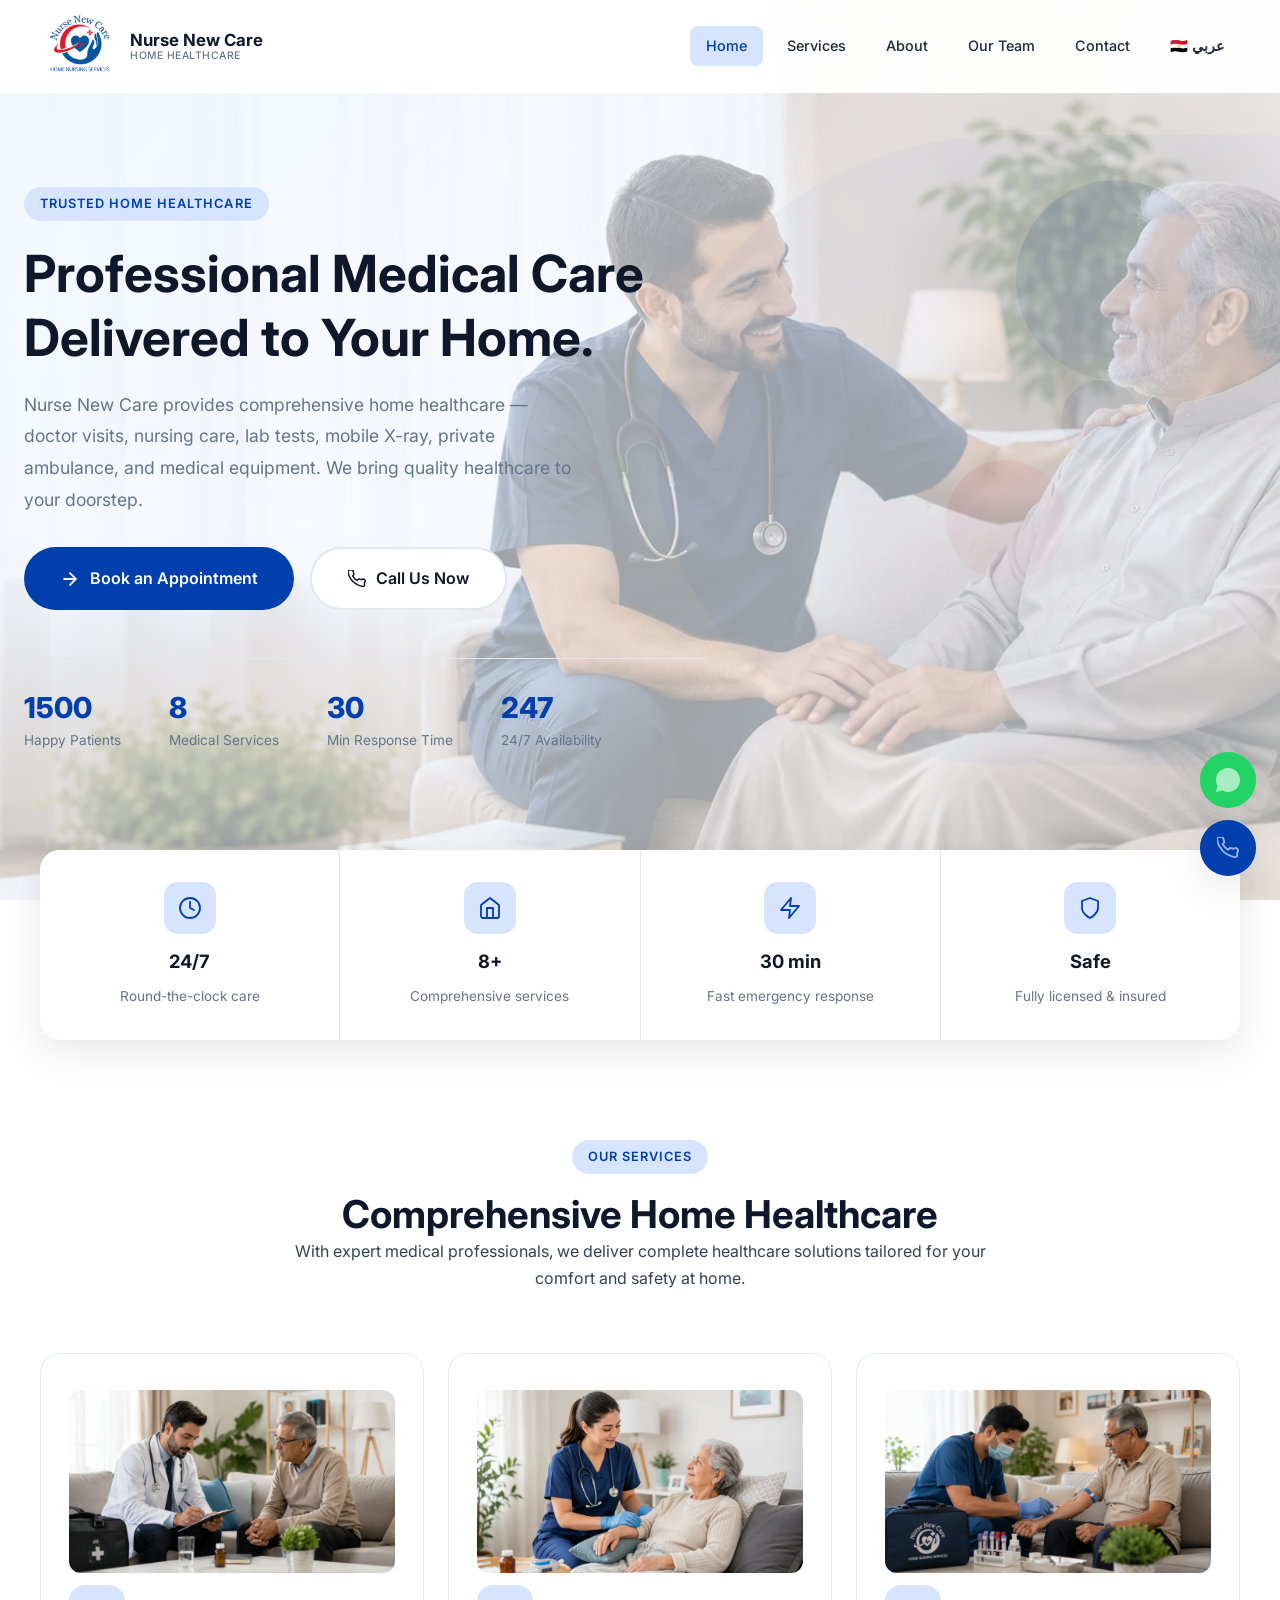
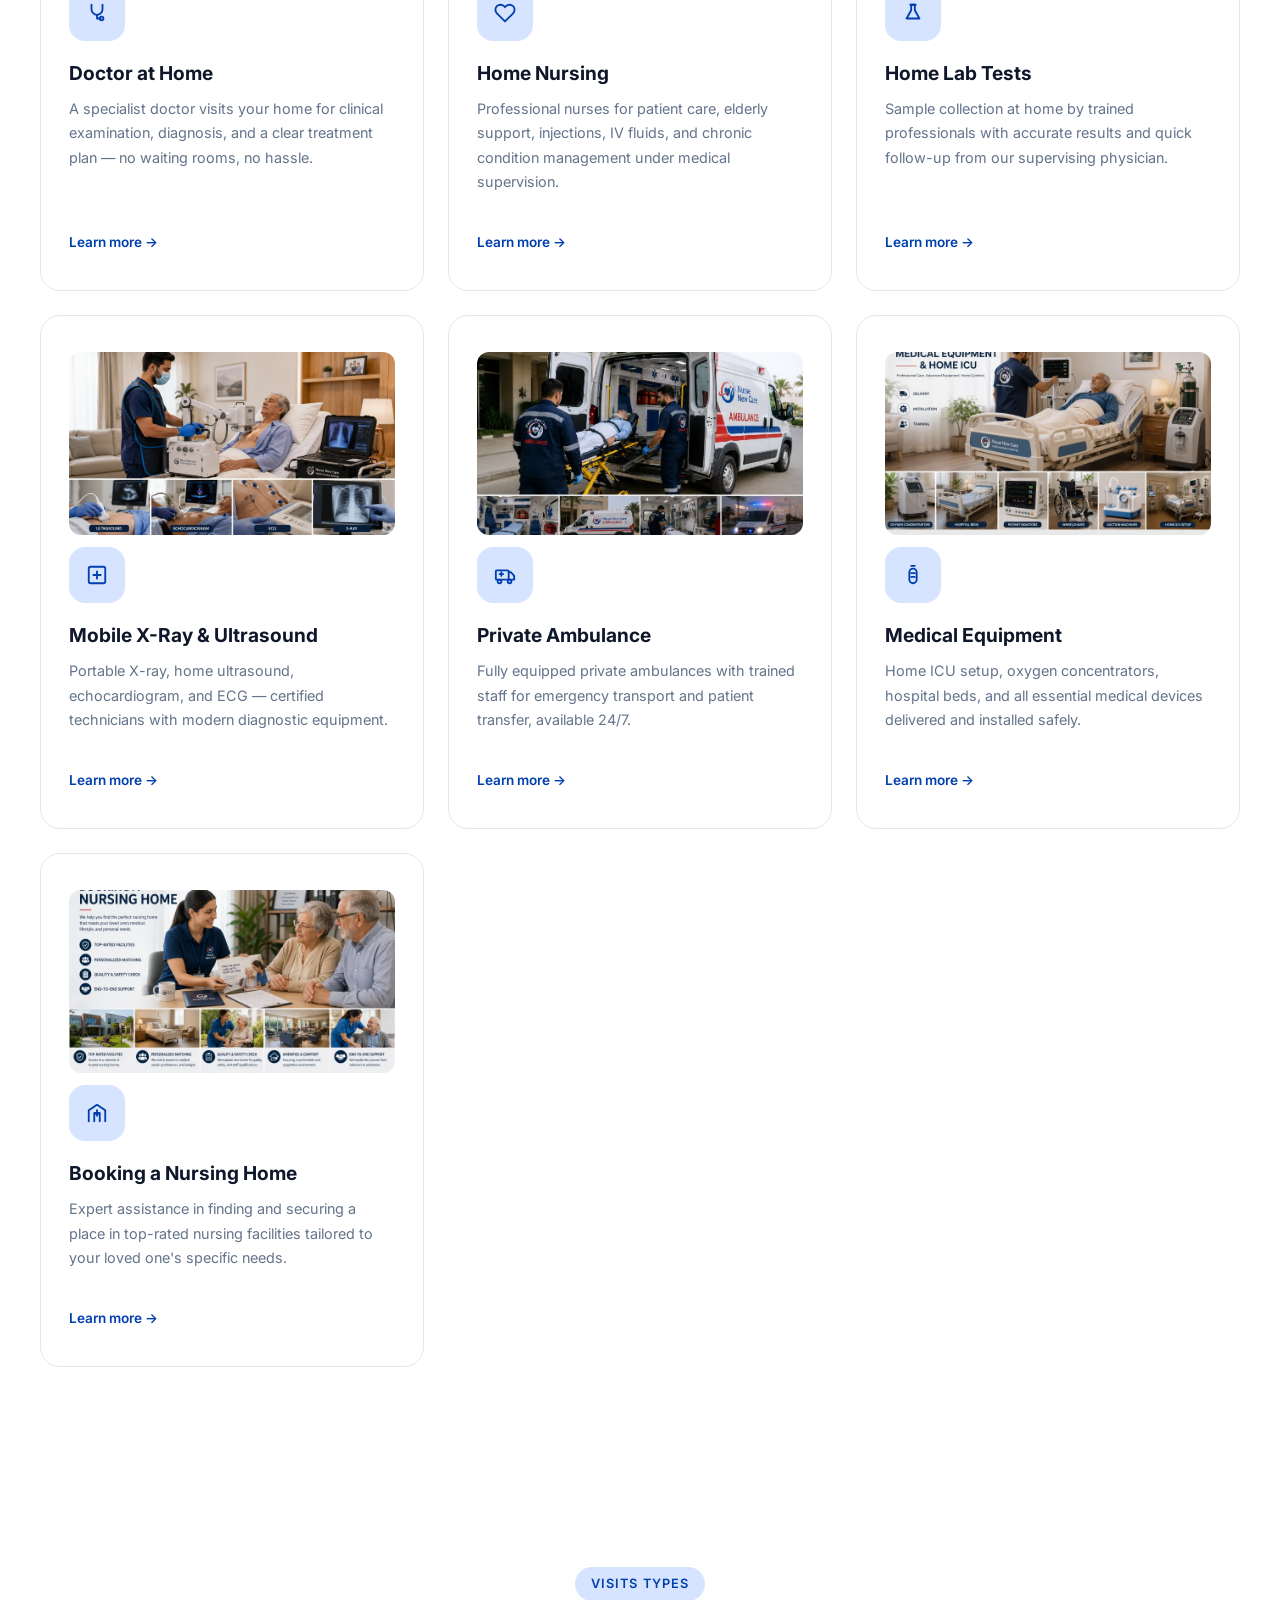
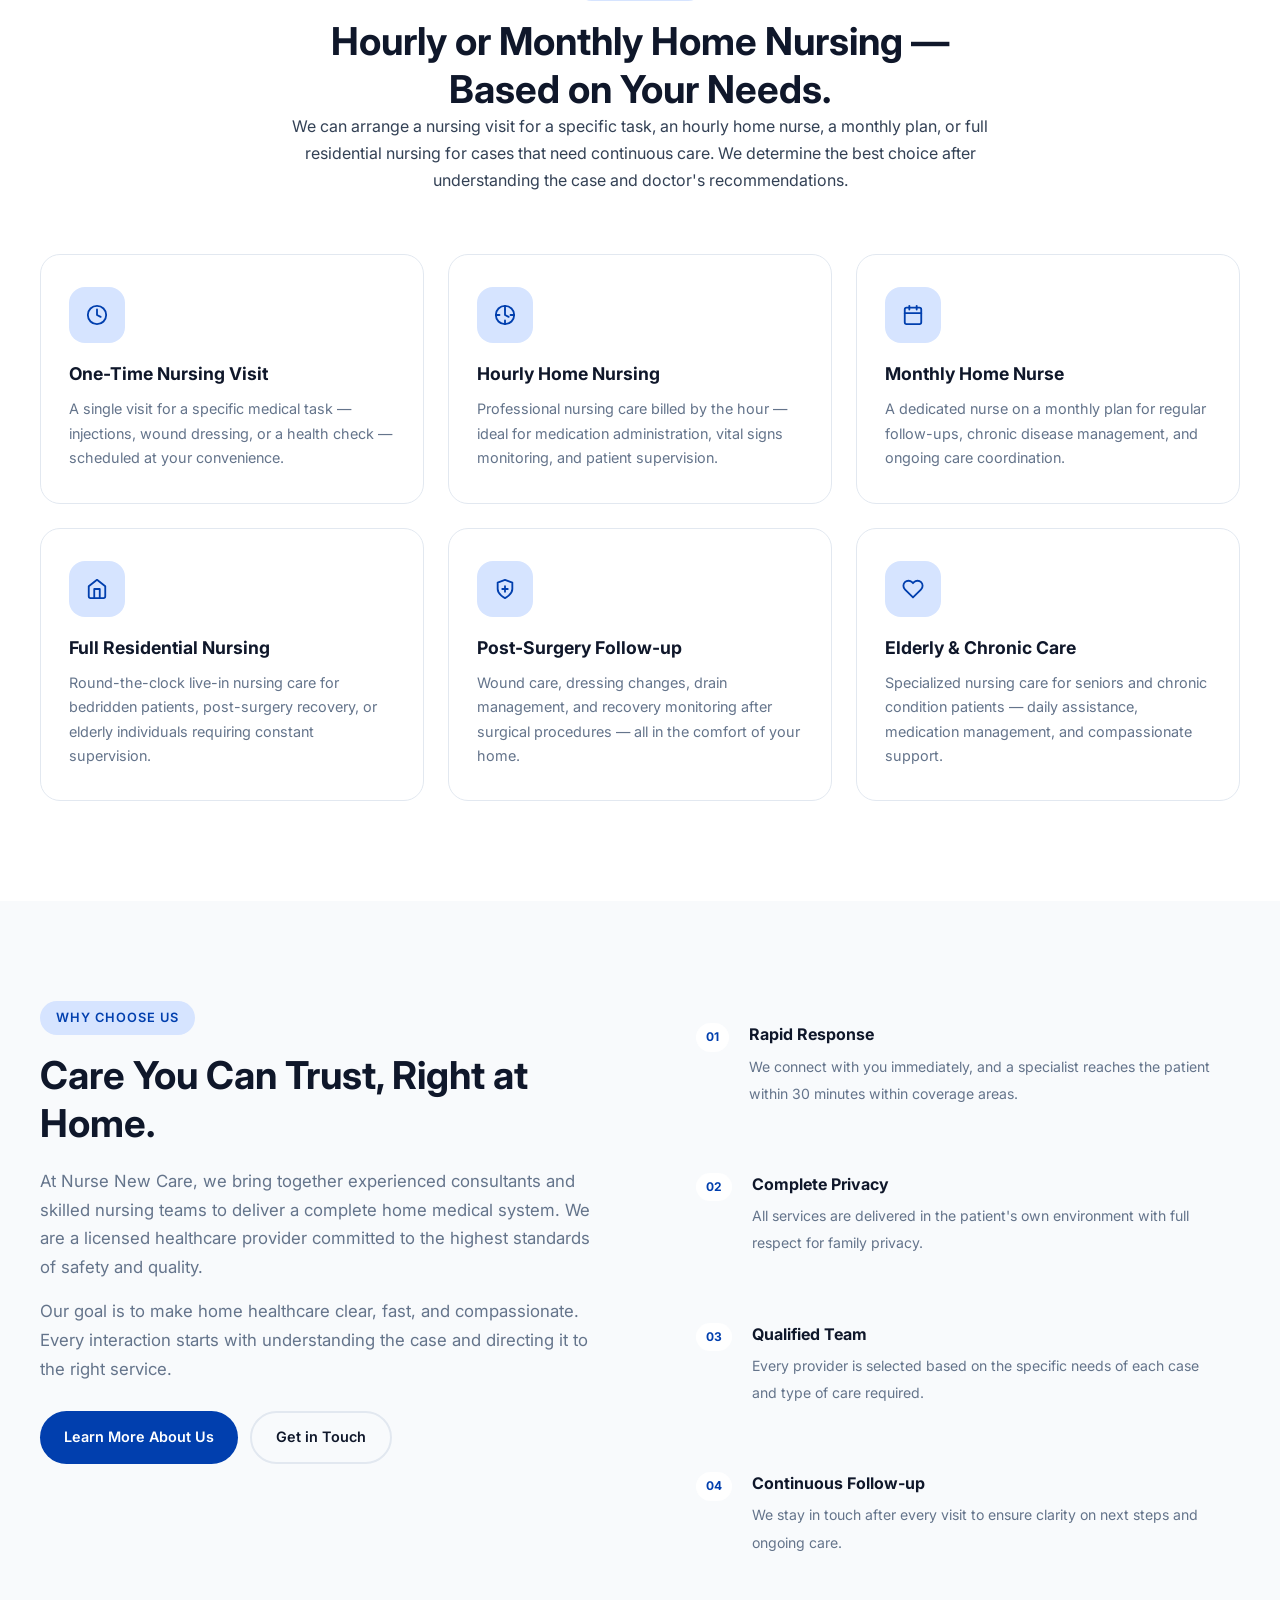
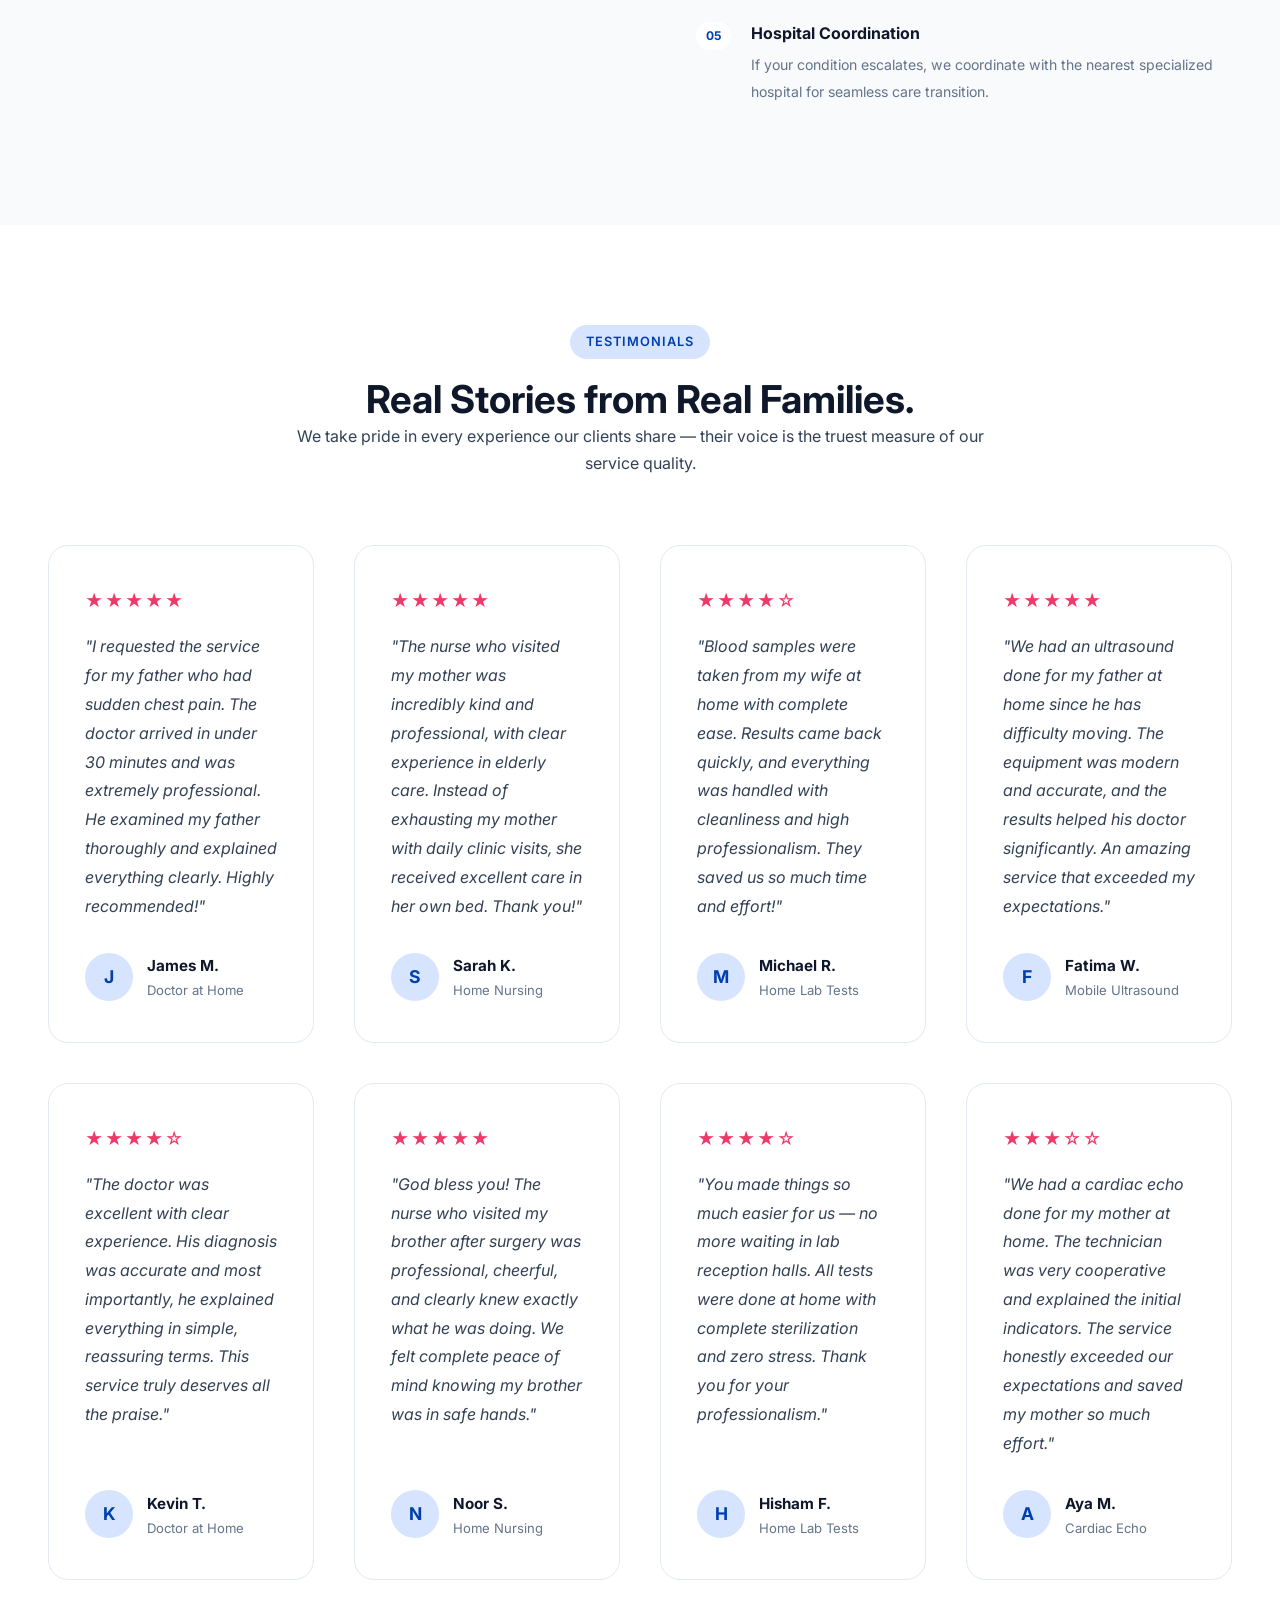
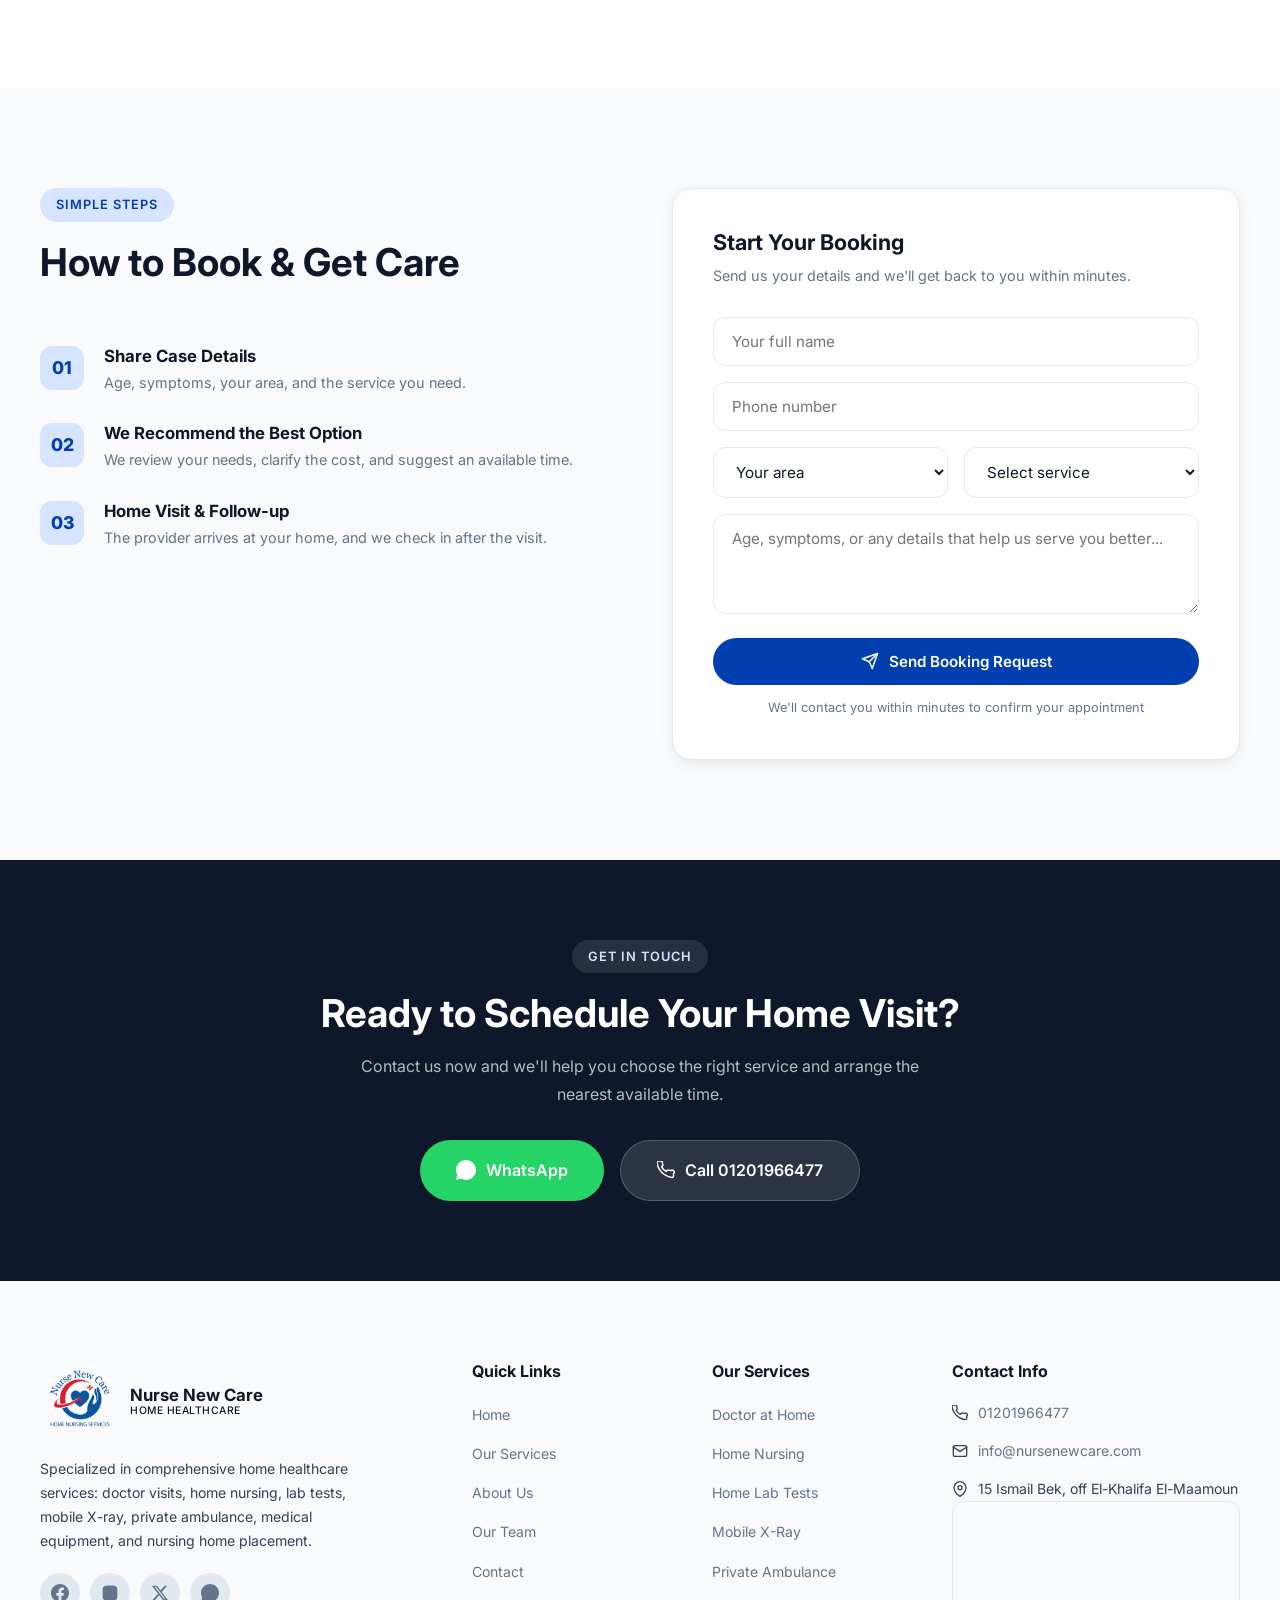
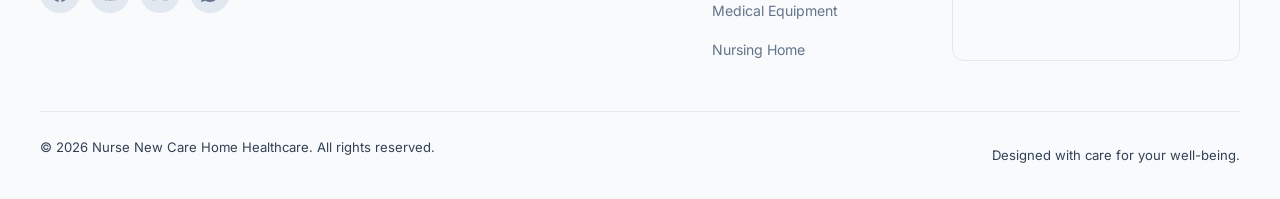
==== commit 4c3f7abb: "added visits types section" ====
--- a/index.html
+++ b/index.html
@@ -190,6 +190,59 @@
       </div>
     </section>
 
+    <!-- VISITS TYPES -->
+    <section class="section" id="visits-types">
+      <div class="section-heading">
+        <span class="eyebrow">Visits Types</span>
+        <h2>Hourly or Monthly Home Nursing — Based on Your Needs.</h2>
+        <p>We can arrange a nursing visit for a specific task, an hourly home nurse, a monthly plan, or full residential nursing for cases that need continuous care. We determine the best choice after understanding the case and doctor's recommendations.</p>
+      </div>
+      <div class="visits-types-grid">
+        <div class="visit-type-card">
+          <span class="icon">
+            <svg width="22" height="22" viewBox="0 0 24 24" fill="none" stroke="currentColor" stroke-width="2" stroke-linecap="round" stroke-linejoin="round"><circle cx="12" cy="12" r="10"/><polyline points="12 6 12 12 16 14"/></svg>
+          </span>
+          <h3>One-Time Nursing Visit</h3>
+          <p>A single visit for a specific medical task — injections, wound dressing, or a health check — scheduled at your convenience.</p>
+        </div>
+        <div class="visit-type-card">
+          <span class="icon">
+            <svg width="22" height="22" viewBox="0 0 24 24" fill="none" stroke="currentColor" stroke-width="2" stroke-linecap="round" stroke-linejoin="round"><circle cx="12" cy="12" r="10"/><polyline points="12 6 12 12 16 14"/><path d="M12 2v4M22 12h-4M12 22v-4M2 12h4"/></svg>
+          </span>
+          <h3>Hourly Home Nursing</h3>
+          <p>Professional nursing care billed by the hour — ideal for medication administration, vital signs monitoring, and patient supervision.</p>
+        </div>
+        <div class="visit-type-card">
+          <span class="icon">
+            <svg width="22" height="22" viewBox="0 0 24 24" fill="none" stroke="currentColor" stroke-width="2" stroke-linecap="round" stroke-linejoin="round"><rect x="3" y="4" width="18" height="18" rx="2"/><line x1="16" y1="2" x2="16" y2="6"/><line x1="8" y1="2" x2="8" y2="6"/><line x1="3" y1="10" x2="21" y2="10"/></svg>
+          </span>
+          <h3>Monthly Home Nurse</h3>
+          <p>A dedicated nurse on a monthly plan for regular follow-ups, chronic disease management, and ongoing care coordination.</p>
+        </div>
+        <div class="visit-type-card">
+          <span class="icon">
+            <svg width="22" height="22" viewBox="0 0 24 24" fill="none" stroke="currentColor" stroke-width="2" stroke-linecap="round" stroke-linejoin="round"><path d="M3 9l9-7 9 7v11a2 2 0 01-2 2H5a2 2 0 01-2-2z"/><polyline points="9 22 9 12 15 12 15 22"/></svg>
+          </span>
+          <h3>Full Residential Nursing</h3>
+          <p>Round-the-clock live-in nursing care for bedridden patients, post-surgery recovery, or elderly individuals requiring constant supervision.</p>
+        </div>
+        <div class="visit-type-card">
+          <span class="icon">
+            <svg width="22" height="22" viewBox="0 0 24 24" fill="none" stroke="currentColor" stroke-width="2" stroke-linecap="round" stroke-linejoin="round"><path d="M12 22s8-4 8-10V5l-8-3-8 3v7c0 6 8 10 8 10z"/><path d="M9 12h6M12 9v6"/></svg>
+          </span>
+          <h3>Post-Surgery Follow-up</h3>
+          <p>Wound care, dressing changes, drain management, and recovery monitoring after surgical procedures — all in the comfort of your home.</p>
+        </div>
+        <div class="visit-type-card">
+          <span class="icon">
+            <svg width="22" height="22" viewBox="0 0 24 24" fill="none" stroke="currentColor" stroke-width="2" stroke-linecap="round" stroke-linejoin="round"><path d="M20.84 4.61a5.5 5.5 0 00-7.78 0L12 5.67l-1.06-1.06a5.5 5.5 0 00-7.78 7.78l1.06 1.06L12 21.23l7.78-7.78 1.06-1.06a5.5 5.5 0 000-7.78z"/></svg>
+          </span>
+          <h3>Elderly & Chronic Care</h3>
+          <p>Specialized nursing care for seniors and chronic condition patients — daily assistance, medication management, and compassionate support.</p>
+        </div>
+      </div>
+    </section>
+
     <!-- ABOUT / VALUES -->
     <section class="section bg-alt-section" id="about">
       <div class="split-layout">
--- a/css/style.css
+++ b/css/style.css
@@ -1393,6 +1393,77 @@
   display: block;
 }
 
+/* ===== VISITS TYPES ===== */
+.visits-types-grid {
+  display: grid;
+  grid-template-columns: repeat(3, 1fr);
+  gap: 24px;
+  max-width: var(--max-width);
+  margin: 0 auto;
+}
+
+.visit-type-card {
+  background: #fff;
+  border: 1px solid var(--border);
+  border-radius: var(--radius-lg);
+  padding: 32px 28px;
+  text-decoration: none;
+  color: inherit;
+  transition: all var(--transition);
+  display: flex;
+  flex-direction: column;
+  gap: 12px;
+  position: relative;
+  overflow: hidden;
+}
+
+.visit-type-card::before {
+  content: '';
+  position: absolute;
+  top: 0;
+  left: 0;
+  right: 0;
+  height: 4px;
+  background: var(--primary);
+  transform: scaleX(0);
+  transform-origin: left;
+  transition: transform var(--transition);
+}
+
+.visit-type-card:hover {
+  transform: translateY(-6px);
+  box-shadow: var(--shadow-lg);
+  border-color: var(--primary-light);
+}
+
+.visit-type-card:hover::before {
+  transform: scaleX(1);
+}
+
+.visit-type-card .icon {
+  width: 56px;
+  height: 56px;
+  display: flex;
+  align-items: center;
+  justify-content: center;
+  background: var(--primary-light);
+  color: var(--primary);
+  border-radius: 16px;
+  margin-bottom: 8px;
+}
+
+.visit-type-card h3 {
+  font-size: 1.1rem;
+  font-weight: 700;
+}
+
+.visit-type-card p {
+  font-size: 0.9rem;
+  color: var(--text-light);
+  flex: 1;
+  line-height: 1.7;
+}
+
 /* ===== TOAST ===== */
 .toast {
   position: fixed;
--- a/css/responsive.css
+++ b/css/responsive.css
@@ -1,6 +1,10 @@
 /* ===== 1200px ===== */
 @media (max-width: 1200px) {
   .services-grid {
+    grid-template-columns: repeat(2, 1fr);
+  }
+
+  .visits-types-grid {
     grid-template-columns: repeat(2, 1fr);
   }
 
@@ -157,6 +161,11 @@
     gap: 16px;
   }
 
+  .visits-types-grid {
+    grid-template-columns: 1fr;
+    gap: 16px;
+  }
+
   .service-card {
     padding: 28px 24px;
   }
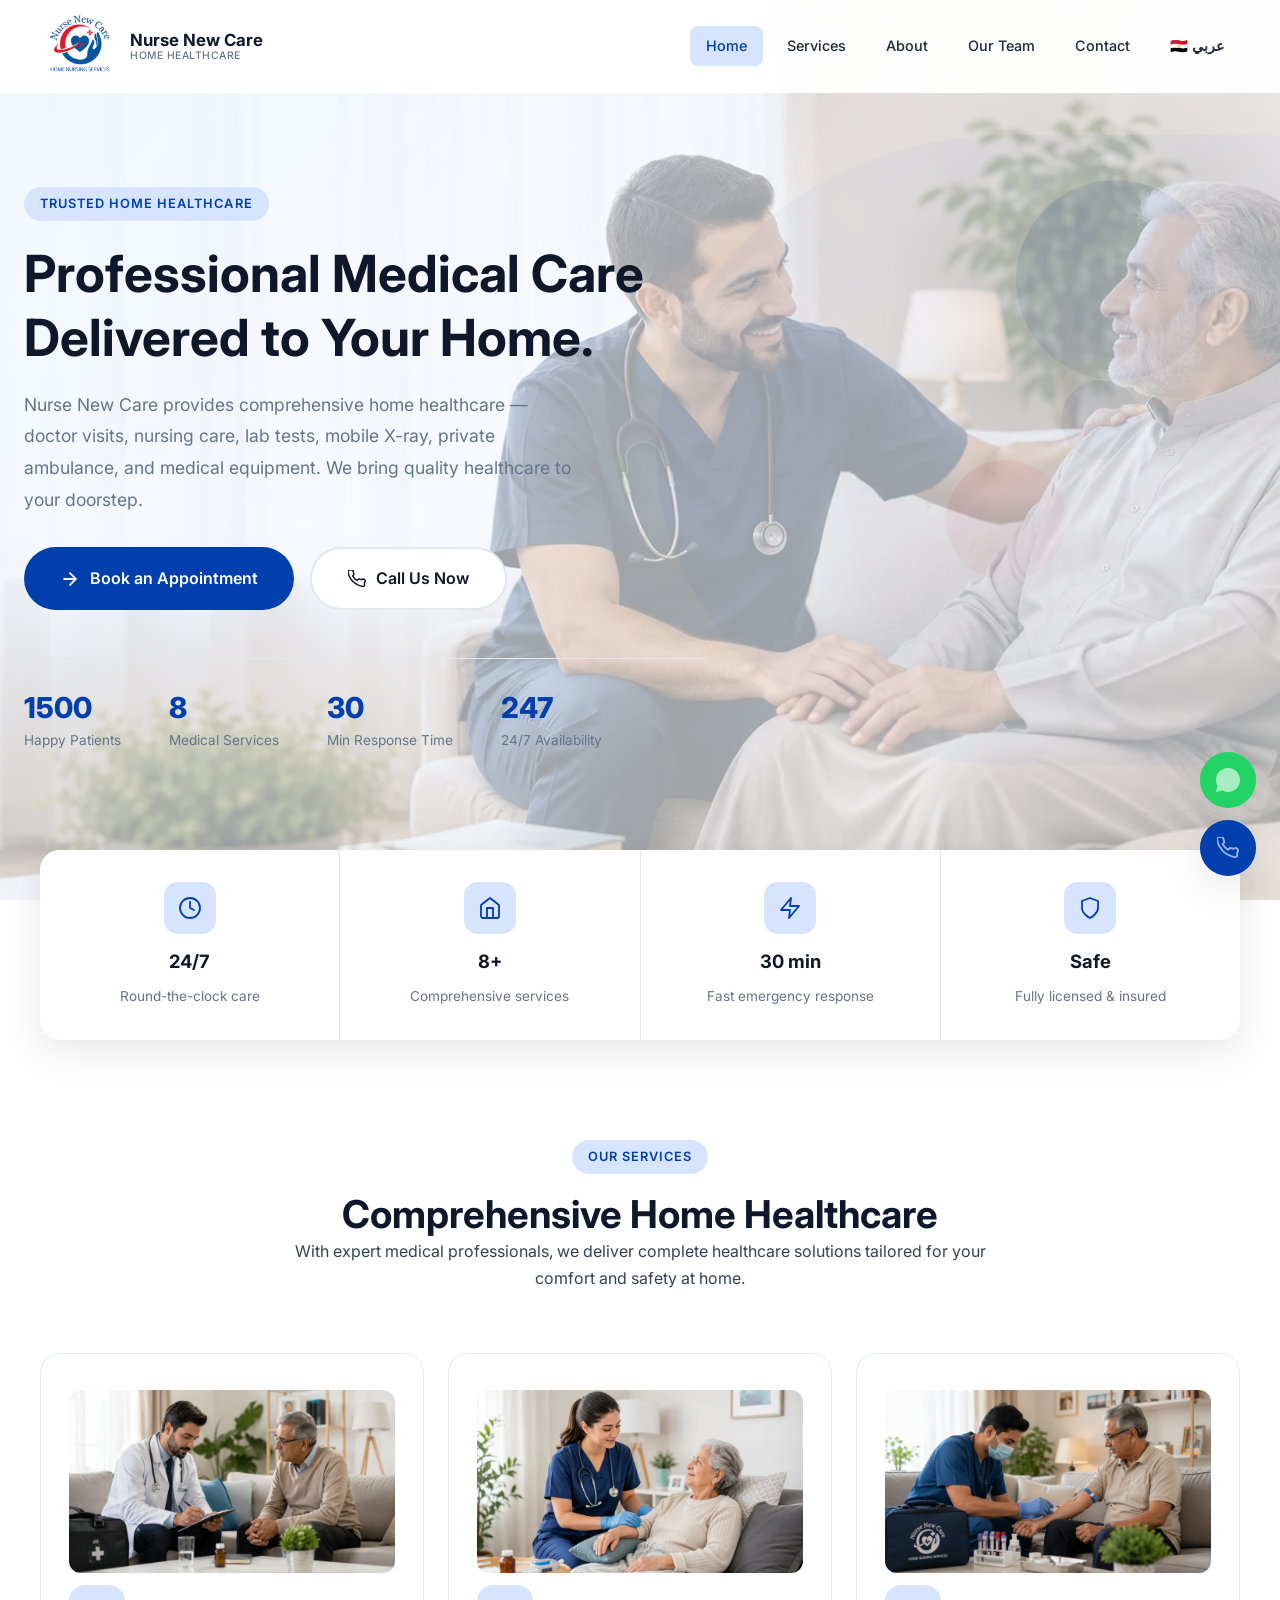
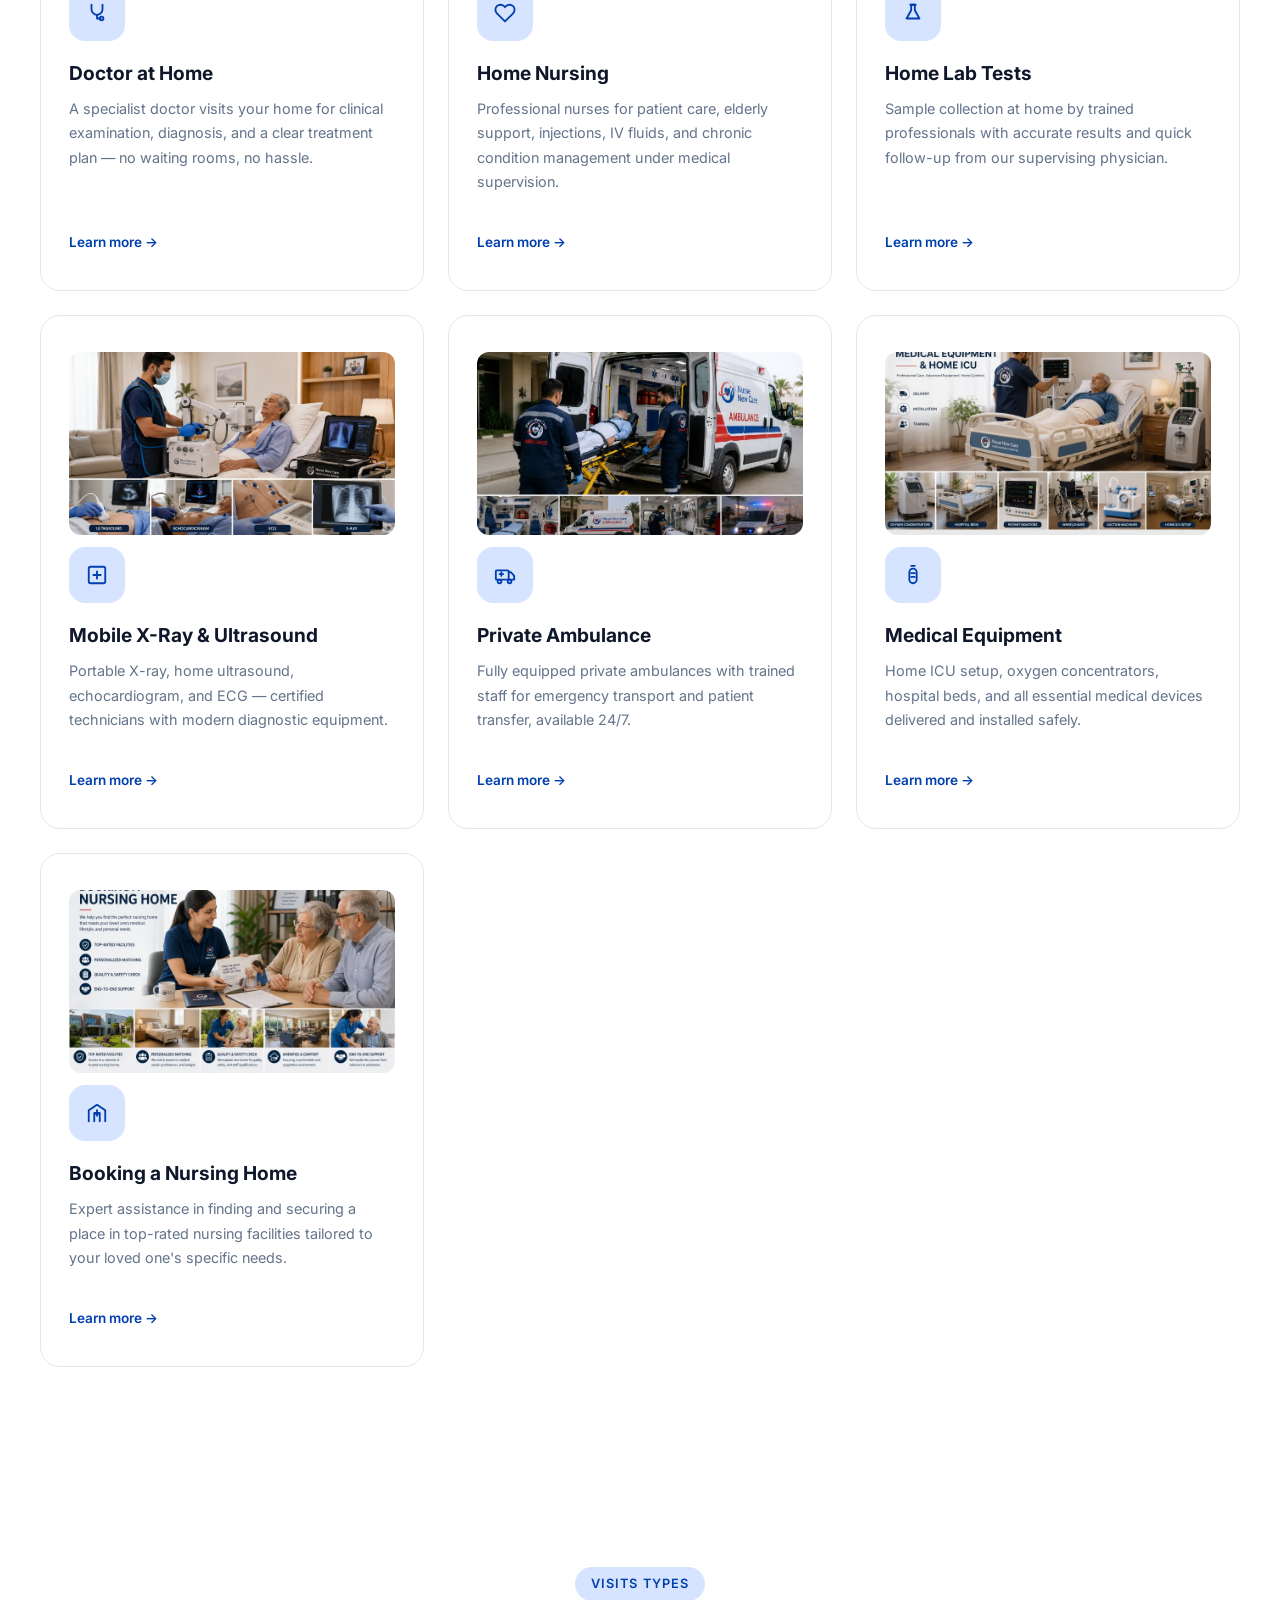
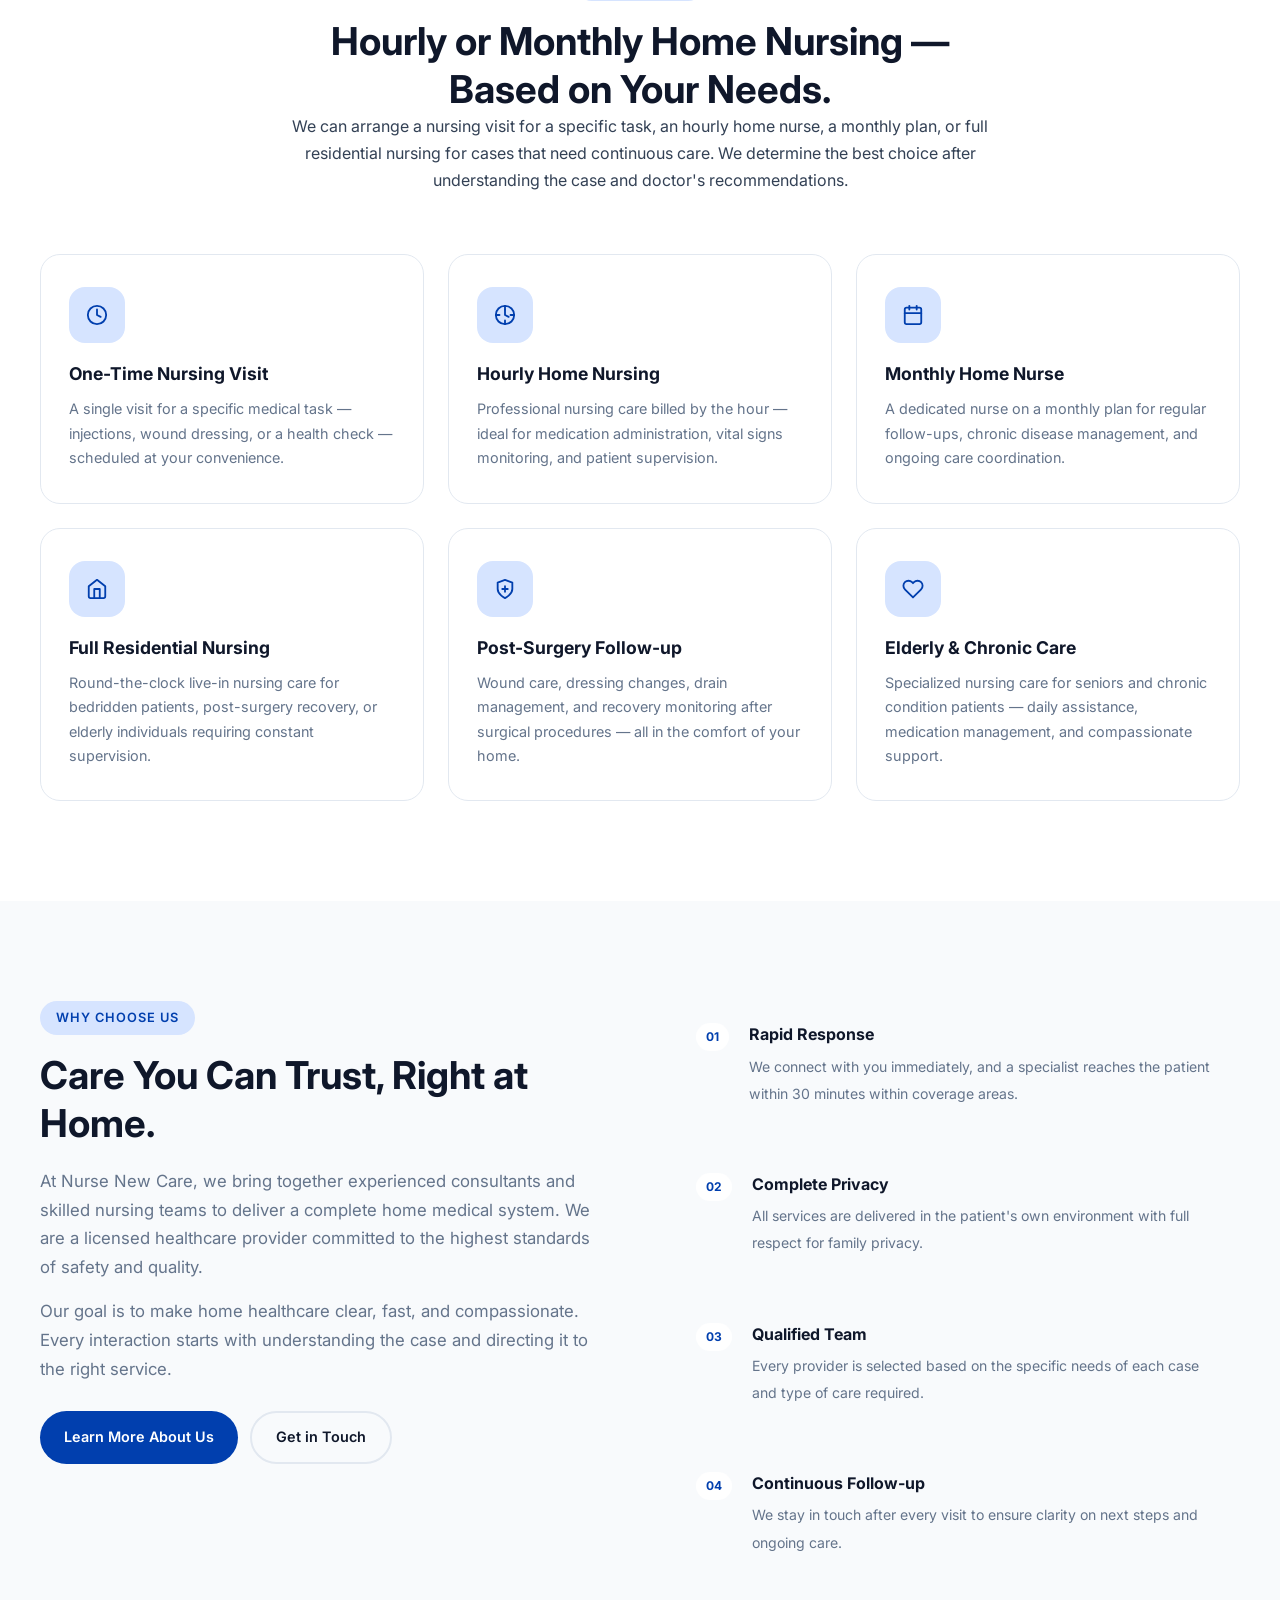
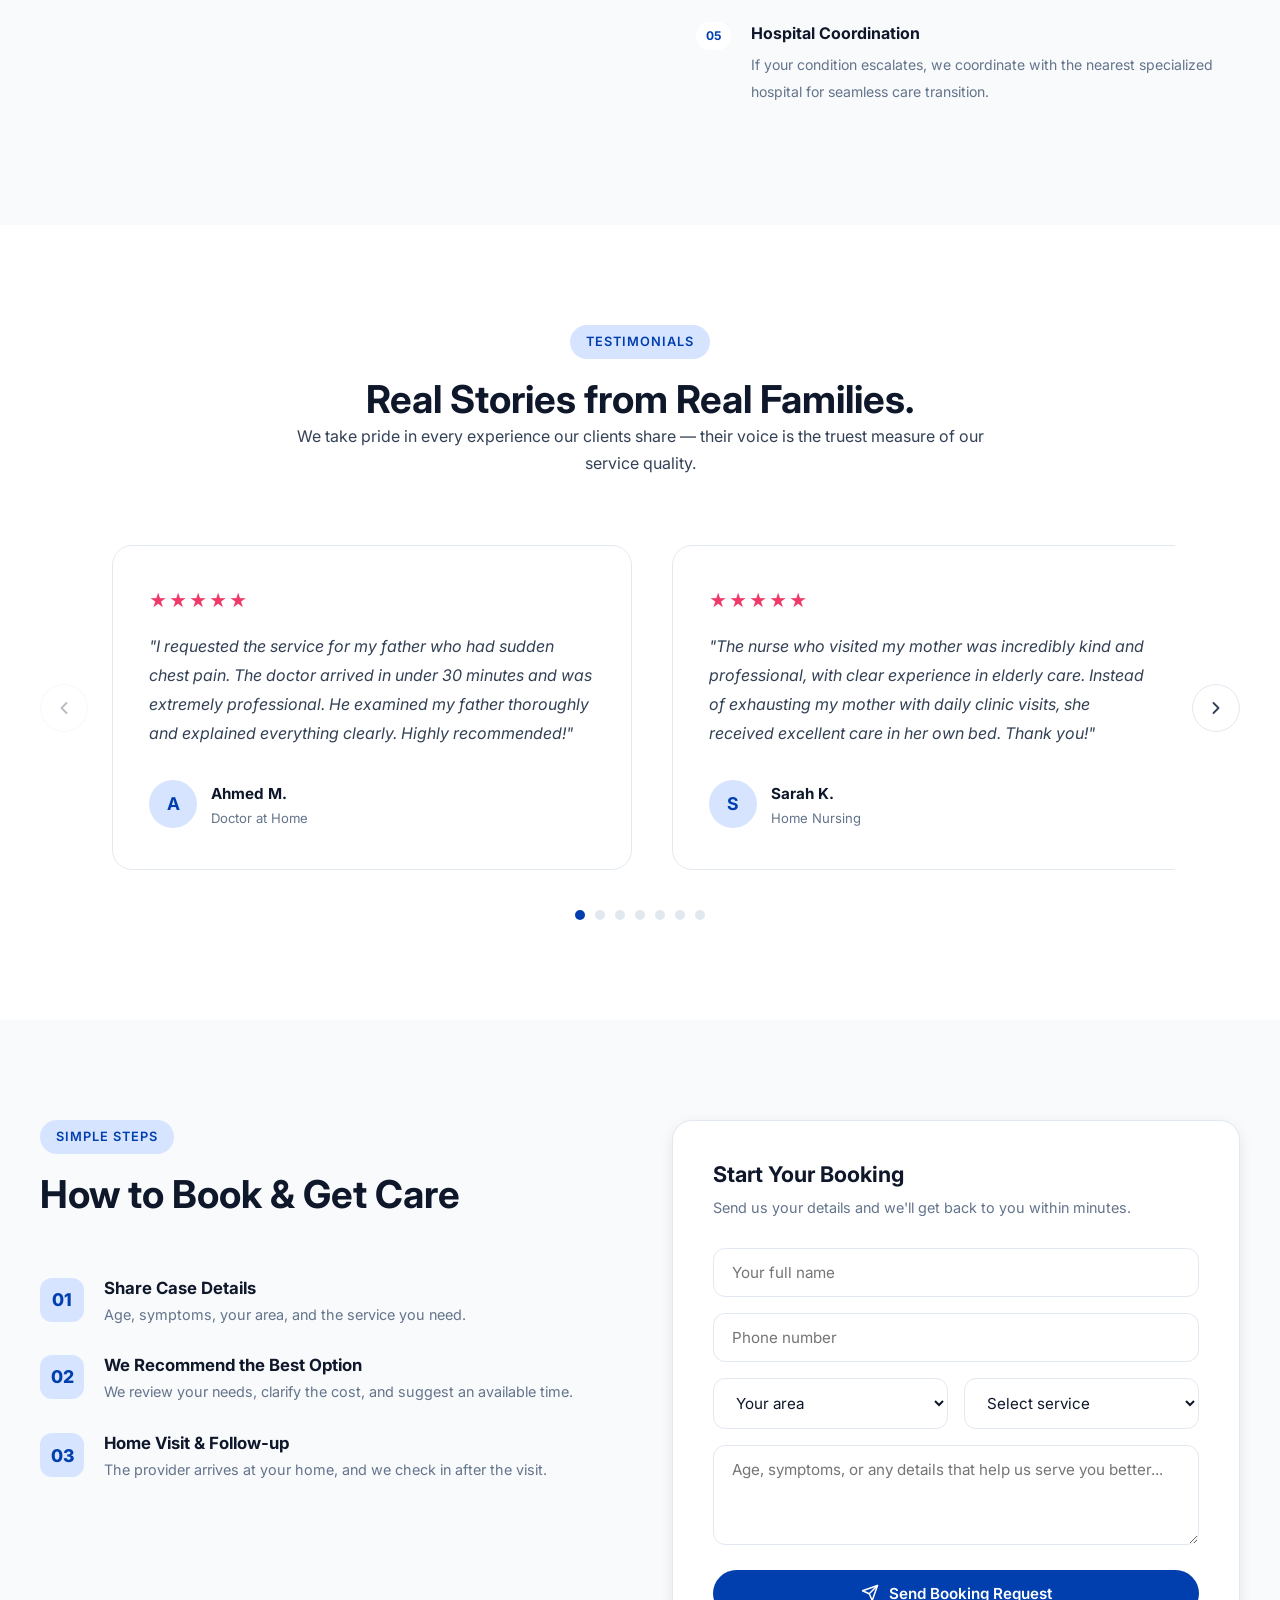
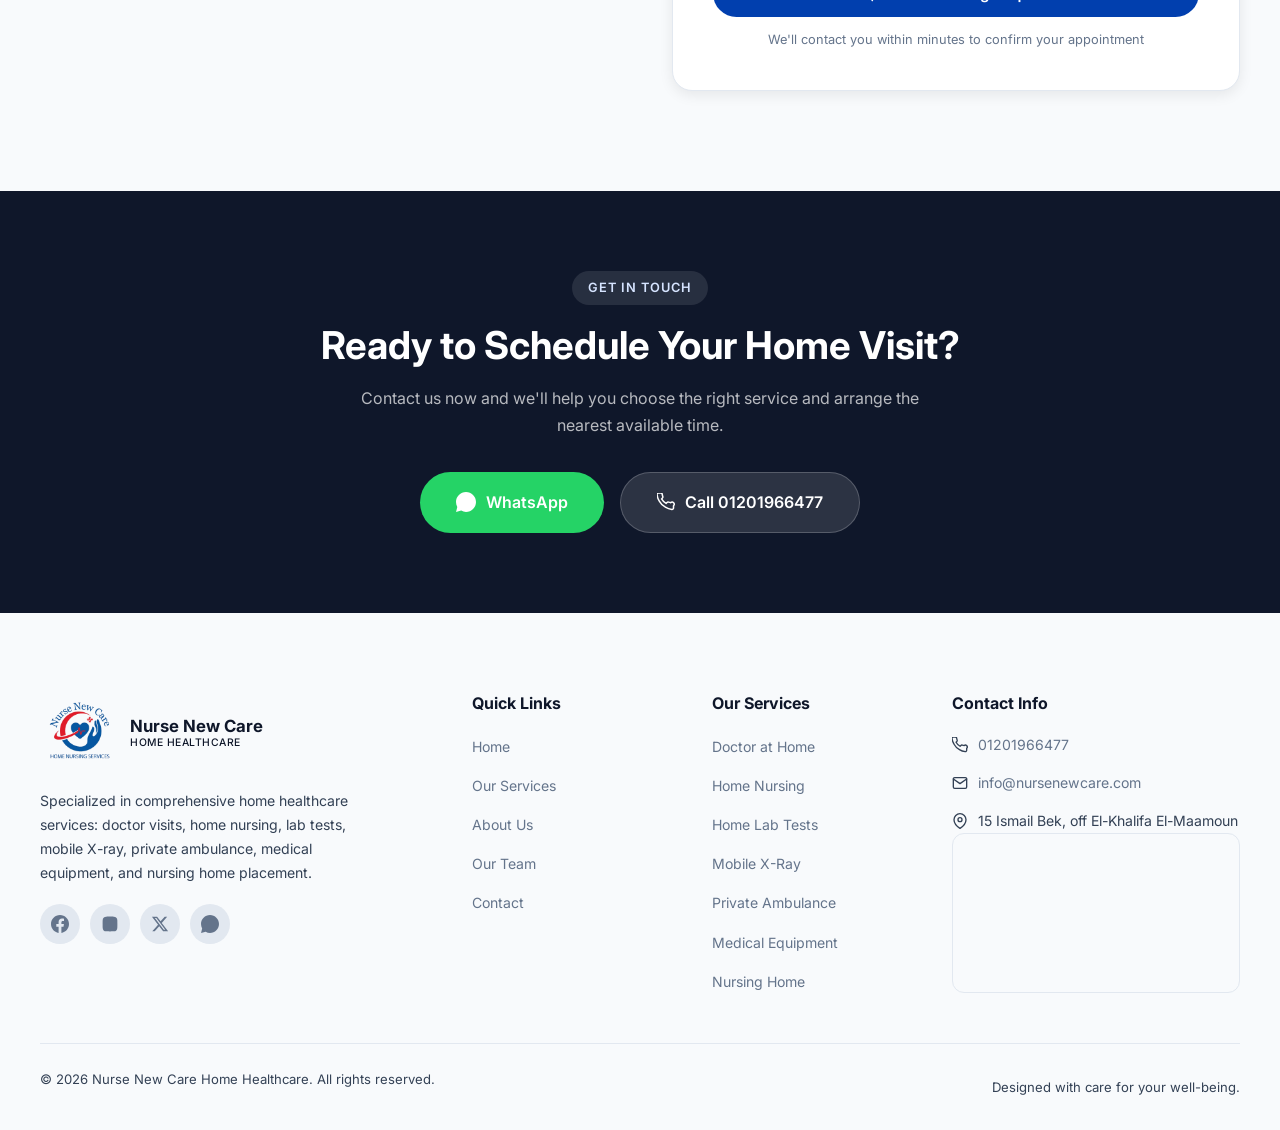
==== commit 0e42d163: "Merge pull request #10 from agm0mran/fix-testmoni fixed testimonials and made it a slider instead of" ====
--- a/index.html
+++ b/index.html
@@ -315,9 +315,9 @@
                 <div class="testimonial-stars" aria-label="5 star rating">★★★★★</div>
                 <p class="testimonial-text">"I requested the service for my father who had sudden chest pain. The doctor arrived in under 30 minutes and was extremely professional. He examined my father thoroughly and explained everything clearly. Highly recommended!"</p>
                 <div class="testimonial-author">
-                  <div class="testimonial-avatar">J</div>
-                  <div>
-                    <strong>James M.</strong>
+                  <div class="testimonial-avatar">A</div>
+                  <div>
+                    <strong>Ahmed M.</strong>
                     <span>Doctor at Home</span>
                   </div>
                 </div>
@@ -343,9 +343,9 @@
                 <div class="testimonial-stars" aria-label="4 star rating">★★★★☆</div>
                 <p class="testimonial-text">"Blood samples were taken from my wife at home with complete ease. Results came back quickly, and everything was handled with cleanliness and high professionalism. They saved us so much time and effort!"</p>
                 <div class="testimonial-author">
-                  <div class="testimonial-avatar">M</div>
-                  <div>
-                    <strong>Michael R.</strong>
+                  <div class="testimonial-avatar">Y</div>
+                  <div>
+                    <strong>Youssef R.</strong>
                     <span>Home Lab Tests</span>
                   </div>
                 </div>
@@ -371,9 +371,9 @@
                 <div class="testimonial-stars" aria-label="4 star rating">★★★★☆</div>
                 <p class="testimonial-text">"The doctor was excellent with clear experience. His diagnosis was accurate and most importantly, he explained everything in simple, reassuring terms. This service truly deserves all the praise."</p>
                 <div class="testimonial-author">
-                  <div class="testimonial-avatar">K</div>
-                  <div>
-                    <strong>Kevin T.</strong>
+                  <div class="testimonial-avatar">R</div>
+                  <div>
+                    <strong>Ramy T.</strong>
                     <span>Doctor at Home</span>
                   </div>
                 </div>
--- a/css/style.css
+++ b/css/style.css
@@ -673,20 +673,21 @@
 }
 
 .testimonials-viewport {
-  overflow: visible;
+  overflow: hidden;
   flex: 1;
   border-radius: var(--radius);
 }
 
 .testimonials-track {
-  display: grid;
-  grid-template-columns: repeat(auto-fit, minmax(280px, 1fr));
+  display: flex;
   gap: 24px;
+  transition: transform 0.4s ease;
 }
 
 .testimonial-card {
   min-width: 0;
   padding: 8px;
+  flex-shrink: 0;
 }
 
 .testimonial-inner {
@@ -746,11 +747,52 @@
 }
 
 .t-nav {
-  display: none;
+  display: flex;
+  align-items: center;
+  justify-content: center;
+  width: 48px;
+  height: 48px;
+  border-radius: 50%;
+  border: 1px solid var(--border);
+  background: #fff;
+  cursor: pointer;
+  color: var(--text);
+  flex-shrink: 0;
+  z-index: 2;
+  transition: background 0.2s, color 0.2s;
+}
+
+.t-nav:hover:not(:disabled) {
+  background: var(--primary);
+  color: #fff;
+  border-color: var(--primary);
+}
+
+.t-nav:disabled {
+  opacity: 0.35;
+  cursor: default;
 }
 
 .testimonials-dots {
-  display: none;
+  display: flex;
+  justify-content: center;
+  gap: 10px;
+  margin-top: 32px;
+}
+
+.testimonials-dots button {
+  width: 10px;
+  height: 10px;
+  border-radius: 50%;
+  border: none;
+  background: var(--border);
+  cursor: pointer;
+  padding: 0;
+  transition: background 0.3s;
+}
+
+.testimonials-dots button.active {
+  background: var(--primary);
 }
 
 /* ===== PROCESS / BOOKING ===== */
--- a/css/responsive.css
+++ b/css/responsive.css
@@ -182,13 +182,16 @@
     grid-template-columns: 1fr;
   }
 
+  .t-nav {
+    display: none;
+  }
+
+  .testimonials-dots {
+    margin-top: 24px;
+  }
+
   .testimonial-inner {
     padding: 28px 24px;
-  }
-
-  .t-nav {
-    width: 40px;
-    height: 40px;
   }
 
   .footer-grid {
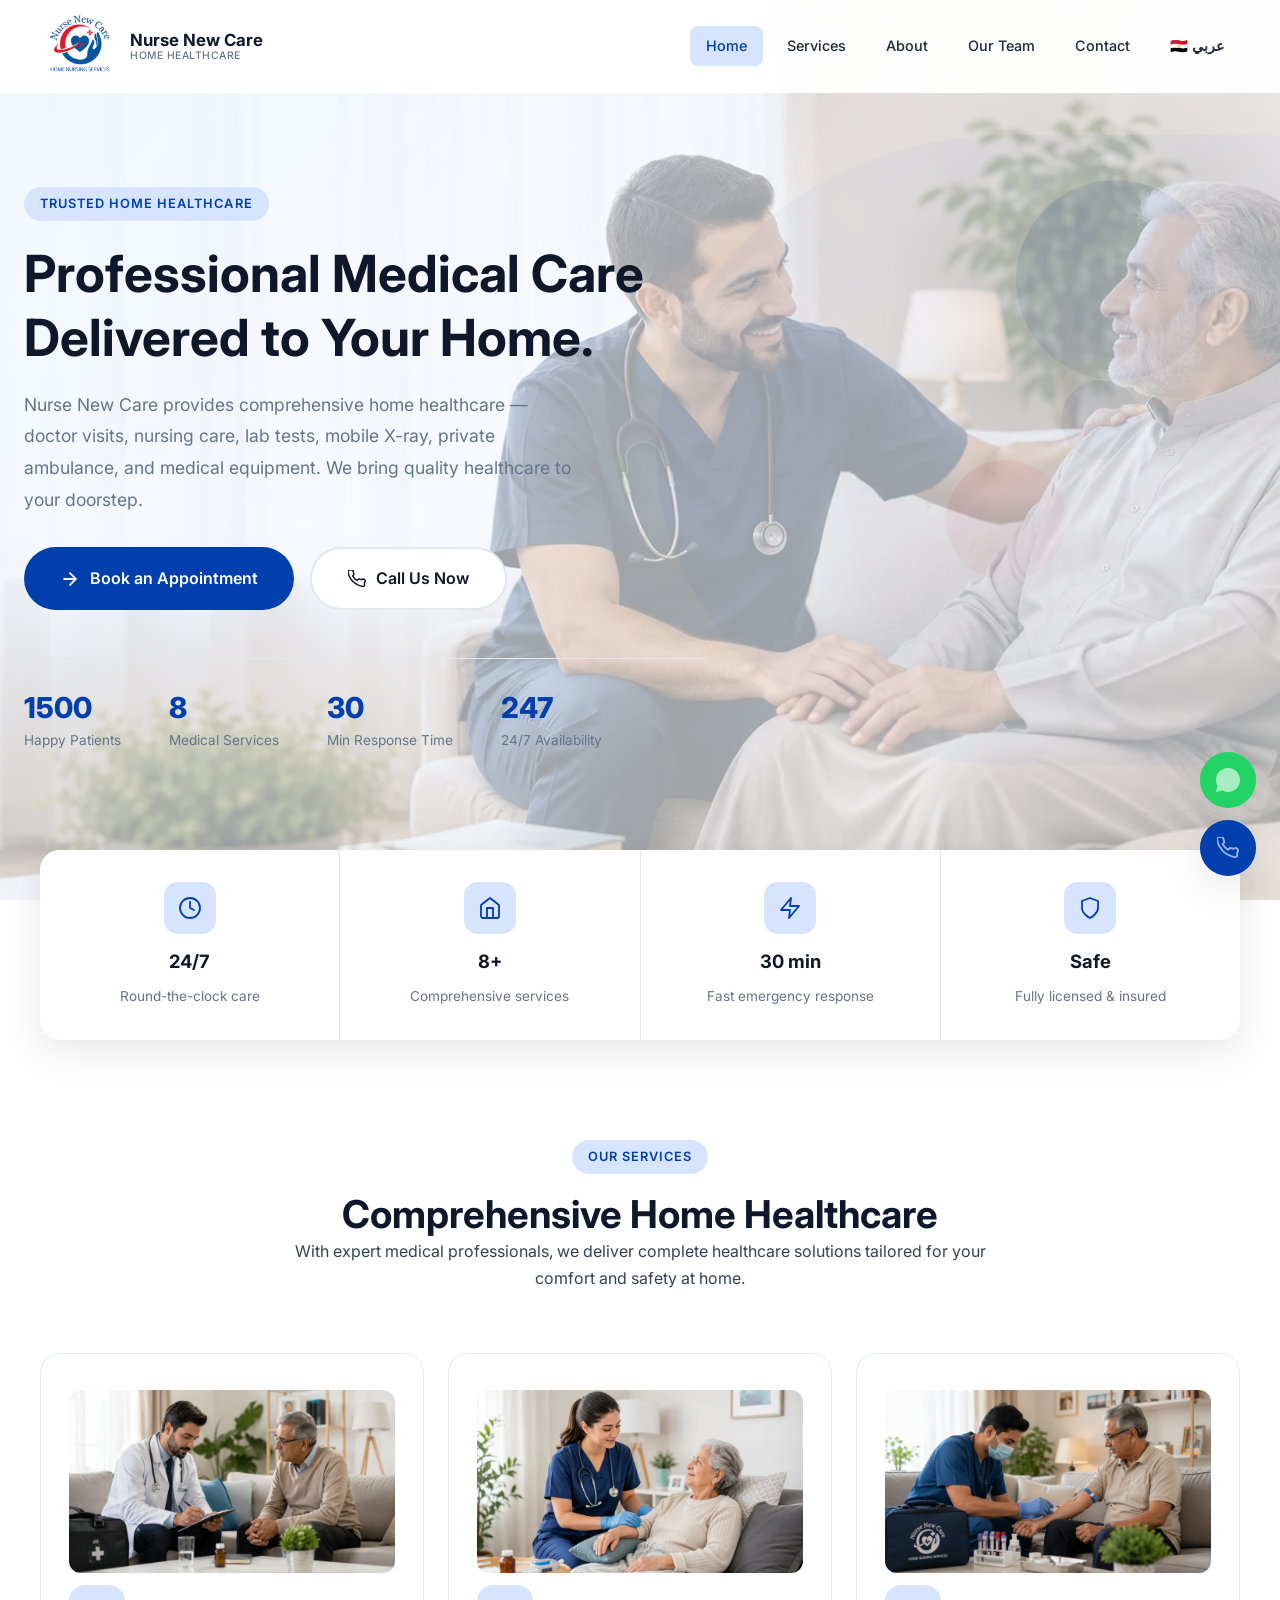
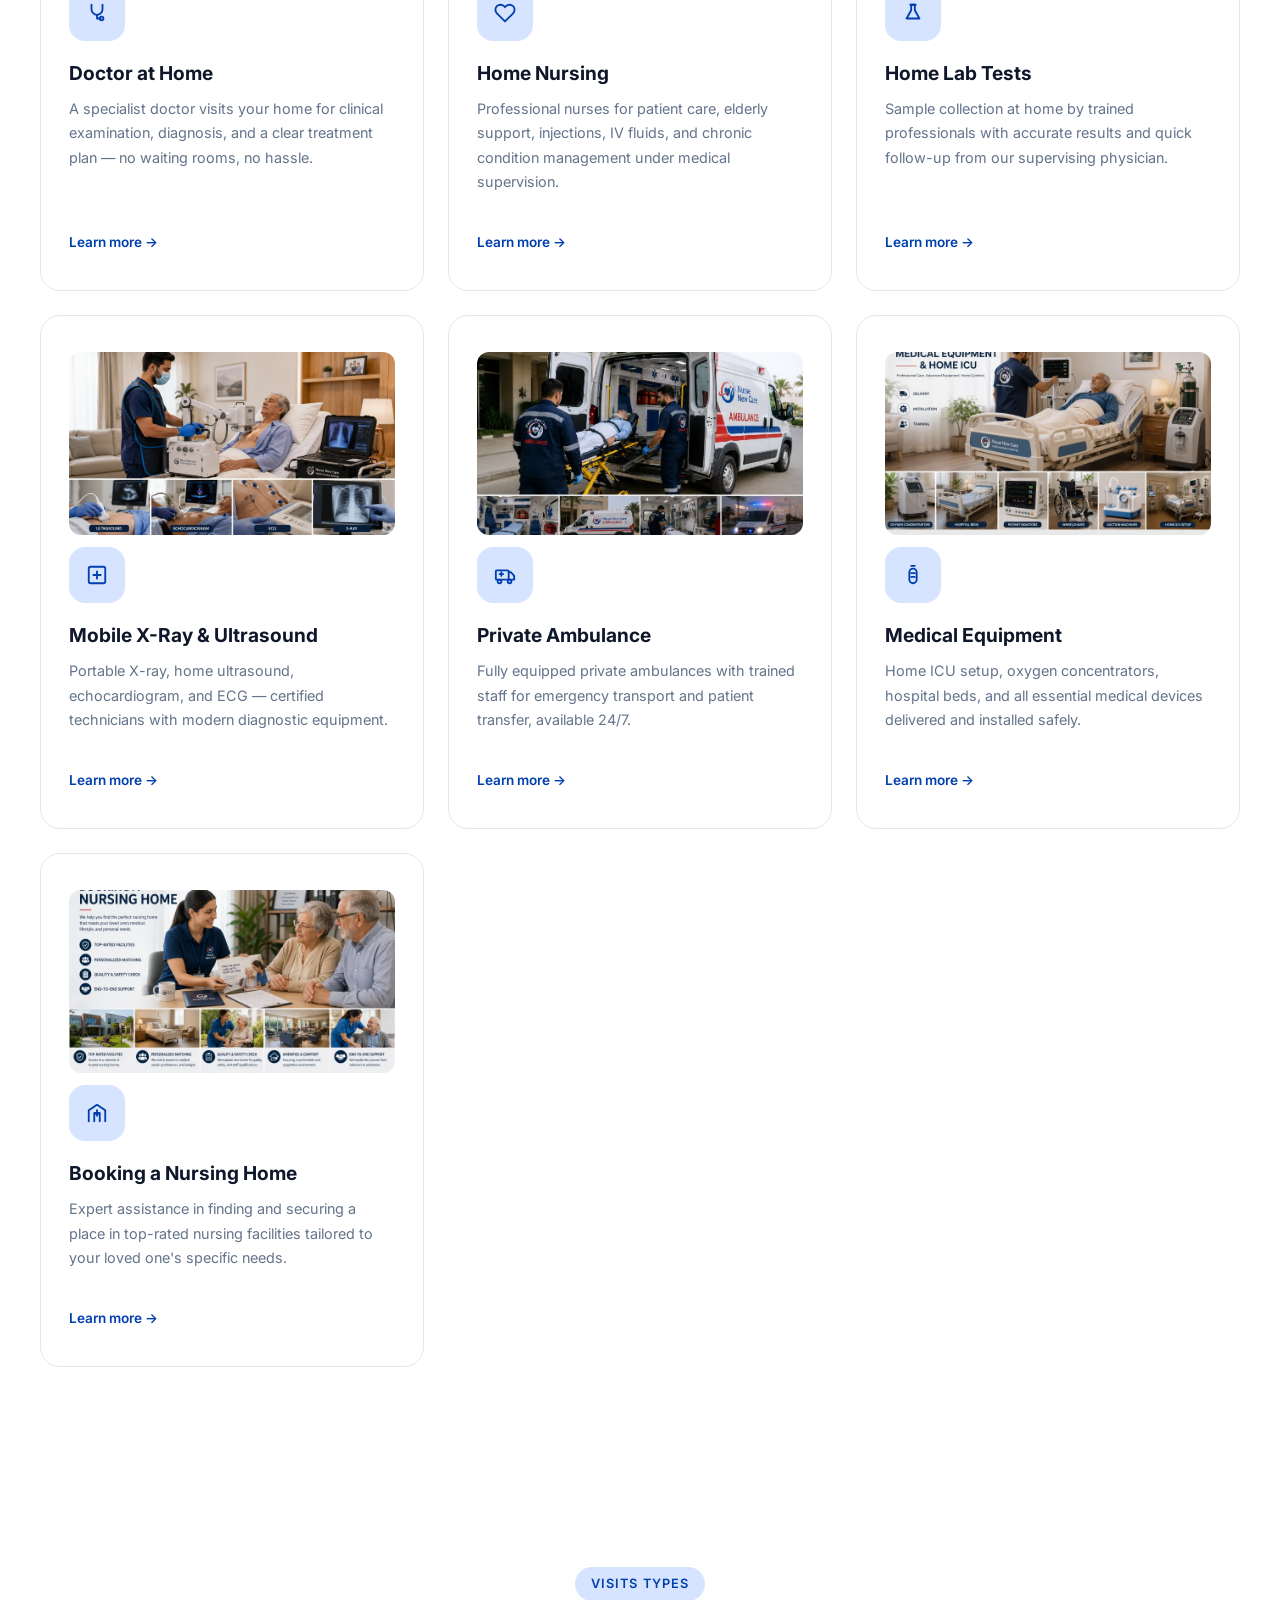
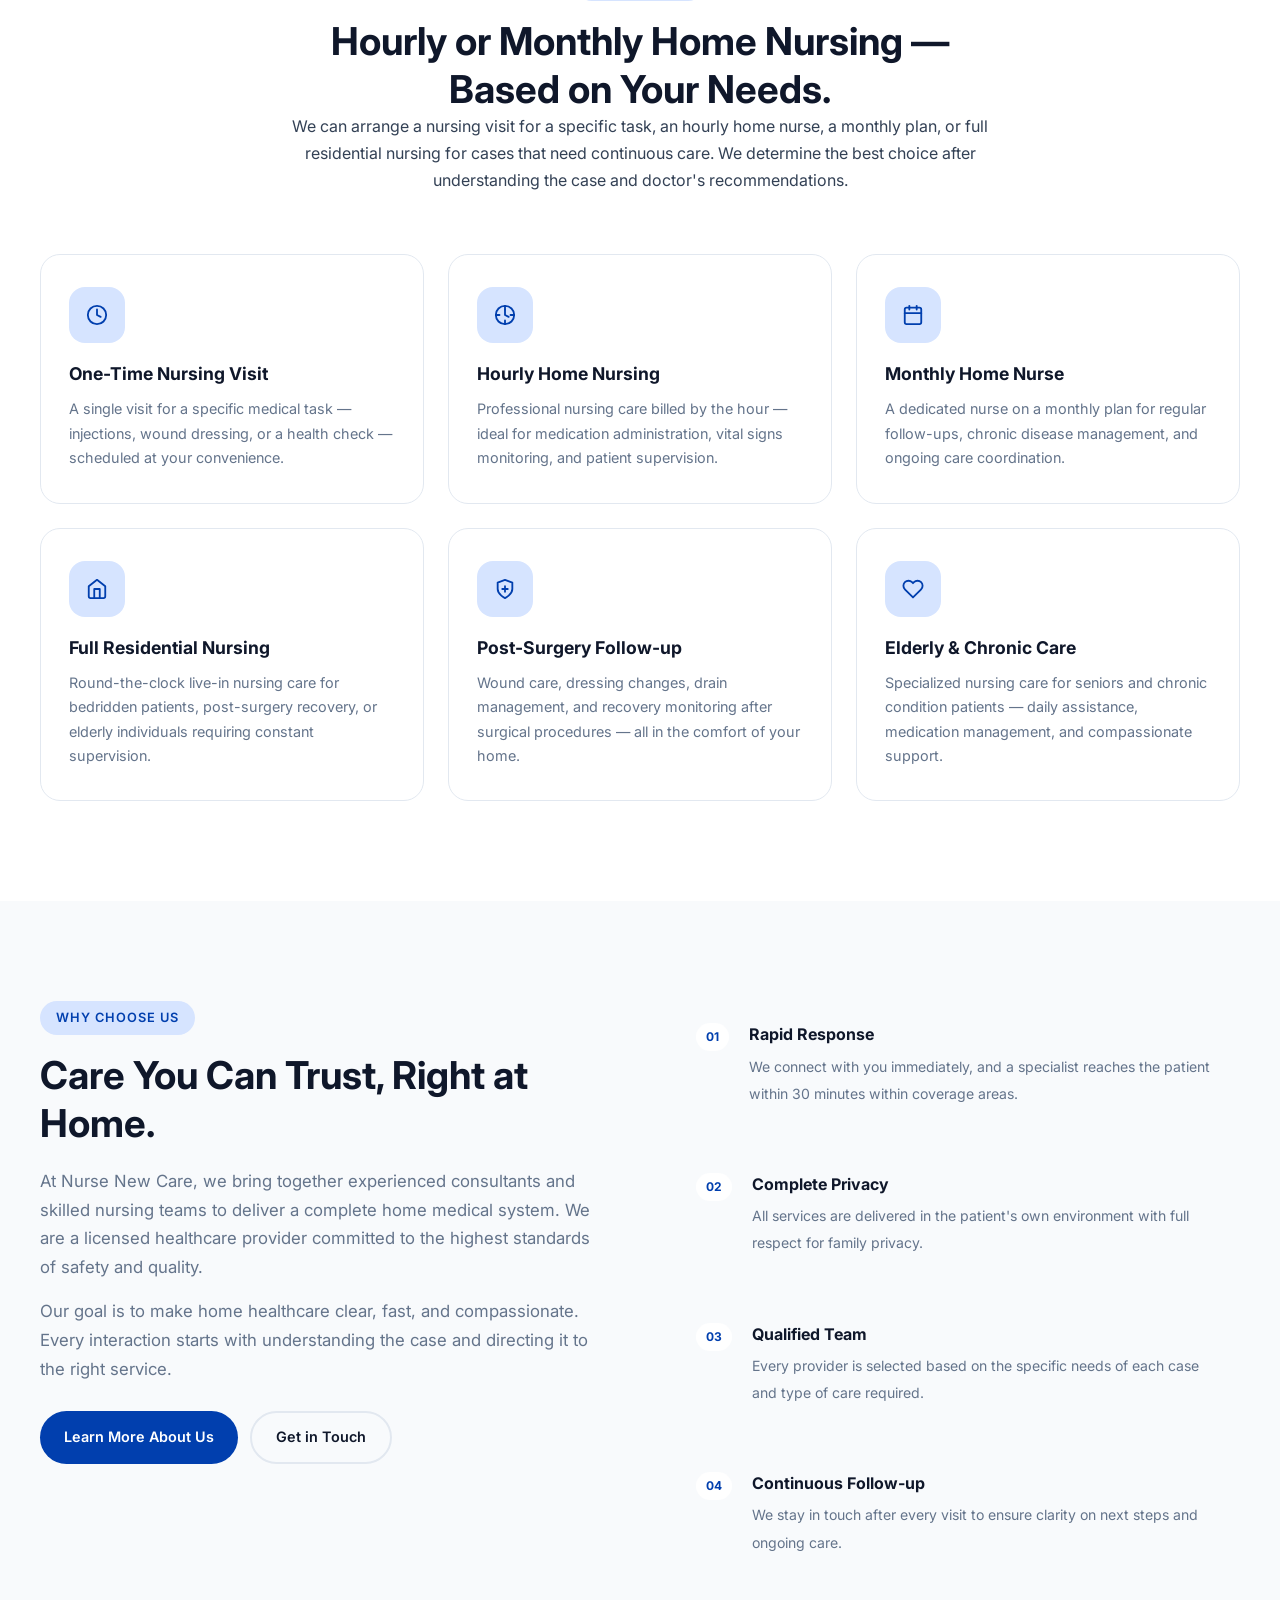
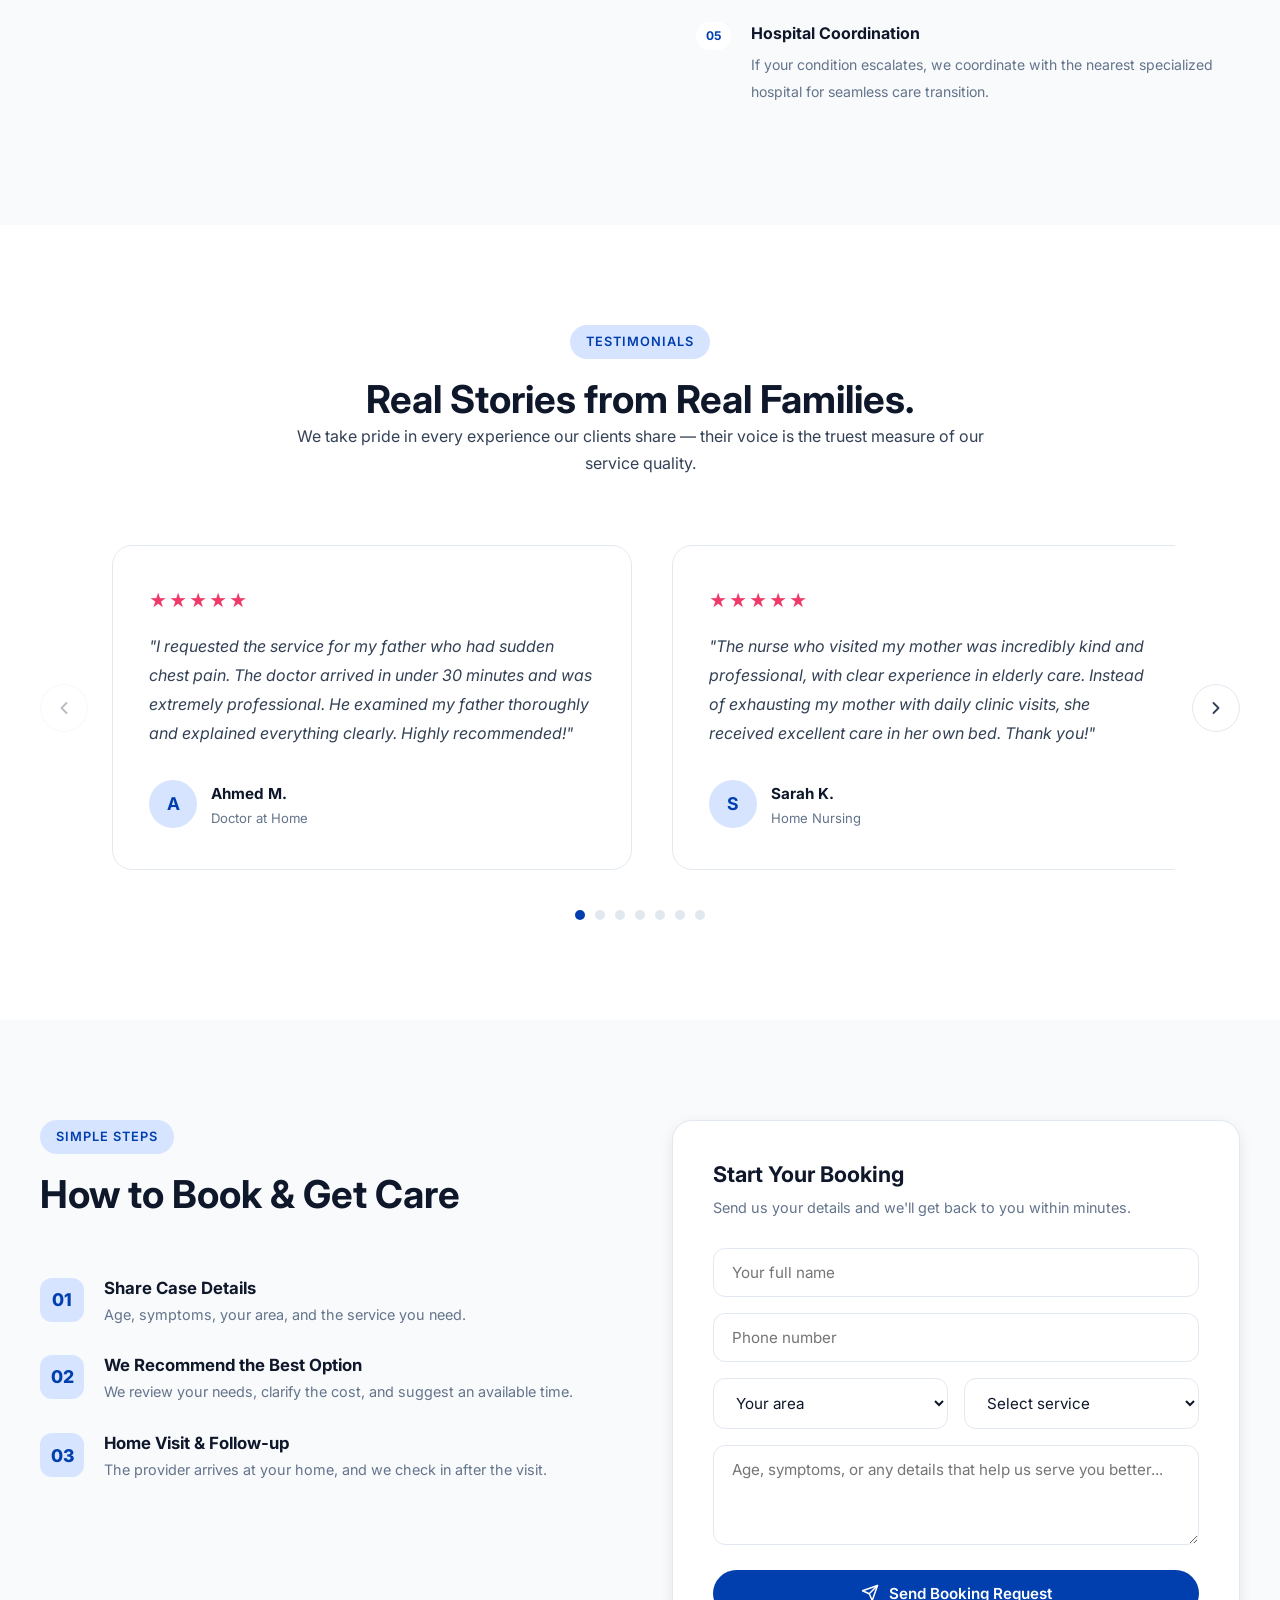
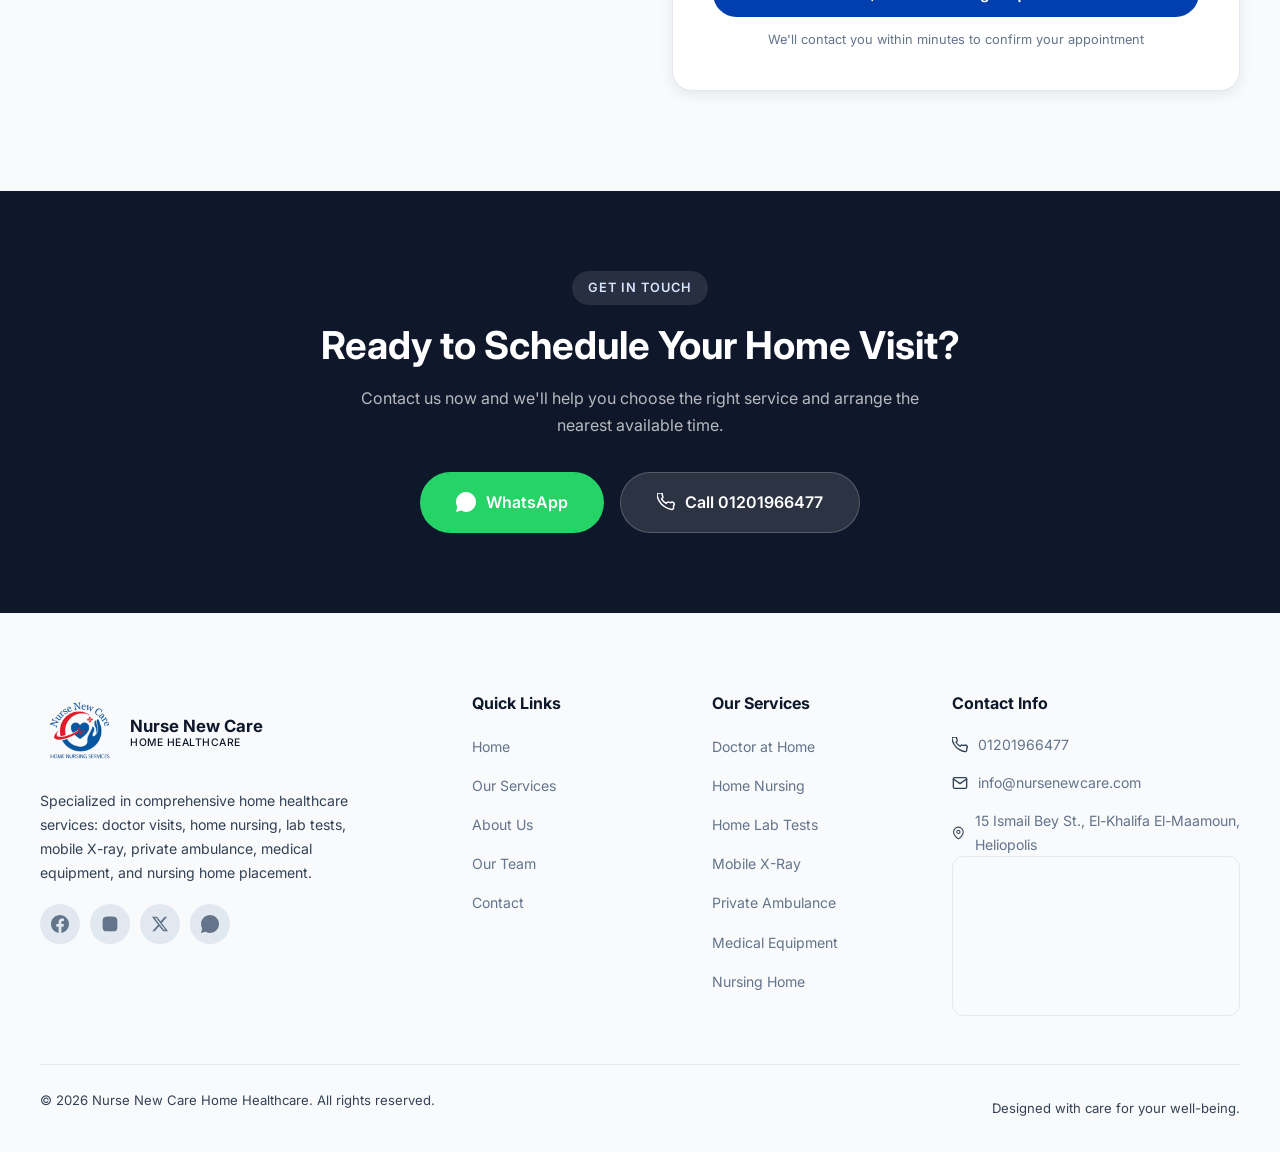
==== commit 72a28af5: "Merge pull request #11 from agm0mran/fix-seo Added and enhance SEO for the website" ====
--- a/index.html
+++ b/index.html
@@ -6,6 +6,47 @@
   <link rel="icon" type="image/png" href="images/logo.png">
   <title>Nurse New Care | Home Healthcare Services</title>
   <meta name="description" content="Nurse New Care — professional home healthcare services: doctor visits, home nursing, lab tests, mobile X-ray, private ambulance, and medical equipment delivery.">
+  <link rel="canonical" href="https://nursenewcare.com/index.html">
+  <link rel="alternate" hreflang="en" href="https://nursenewcare.com/index.html">
+  <link rel="alternate" hreflang="ar" href="https://nursenewcare.com/ar/index.html">
+  <link rel="alternate" hreflang="x-default" href="https://nursenewcare.com/index.html">
+  <meta property="og:type" content="website">
+  <meta property="og:title" content="Nurse New Care | Home Healthcare Services">
+  <meta property="og:description" content="Nurse New Care — professional home healthcare services: doctor visits, home nursing, lab tests, mobile X-ray, private ambulance, and medical equipment delivery.">
+  <meta property="og:url" content="https://nursenewcare.com/index.html">
+  <meta property="og:image" content="https://nursenewcare.com/images/og-image.jpg">
+  <meta property="og:locale" content="en_US">
+  <meta name="twitter:card" content="summary_large_image">
+  <meta name="twitter:title" content="Nurse New Care | Home Healthcare Services">
+  <meta name="twitter:description" content="Nurse New Care — professional home healthcare services: doctor visits, home nursing, lab tests, mobile X-ray, private ambulance, and medical equipment delivery.">
+  <script type="application/ld+json">
+  {
+    "@context": "https://schema.org",
+    "@type": "LocalBusiness",
+    "name": "Nurse New Care",
+    "description": "Professional home healthcare services: doctor visits, home nursing, lab tests, mobile X-ray, private ambulance, and medical equipment delivery.",
+    "url": "https://nursenewcare.com",
+    "telephone": "+201201966477",
+    "email": "info@nursenewcare.com",
+    "address": {
+      "@type": "PostalAddress",
+      "streetAddress": "15 Ismail Bey St., El-Khalifa El-Maamoun, Heliopolis",
+      "addressLocality": "Cairo",
+      "addressCountry": "EG"
+    },
+    "areaServed": { "@type": "City", "name": "Cairo" },
+    "priceRange": "$$",
+    "aggregateRating": {
+      "@type": "AggregateRating",
+      "ratingValue": "4.6",
+      "reviewCount": "8",
+      "bestRating": "5"
+    },
+    "sameAs": [
+      "https://wa.me/201201966477"
+    ]
+  }
+  </script>
   <link rel="preconnect" href="https://fonts.googleapis.com">
   <link rel="preconnect" href="https://fonts.gstatic.com" crossorigin>
   <link href="https://fonts.googleapis.com/css2?family=Inter:wght@400;500;600;700;800&display=swap" rel="stylesheet">
@@ -600,7 +641,7 @@
           </li>
           <li>
             <svg width="16" height="16" viewBox="0 0 24 24" fill="none" stroke="currentColor" stroke-width="2" stroke-linecap="round" stroke-linejoin="round" aria-hidden="true"><path d="M21 10c0 7-9 13-9 13s-9-6-9-13a9 9 0 0118 0z"/><circle cx="12" cy="10" r="3"/></svg>
-            <span>15 Ismail Bek, off El-Khalifa El-Maamoun</span>
+            <a href="https://www.google.com/maps/place/El-Khalifa+El-Maamoun,+Cairo+Governorate/@30.0865,31.2961,16z" target="_blank" rel="noreferrer">15 Ismail Bey St., El-Khalifa El-Maamoun, Heliopolis</a>
           </li>
         </ul>
         <div class="footer-map">
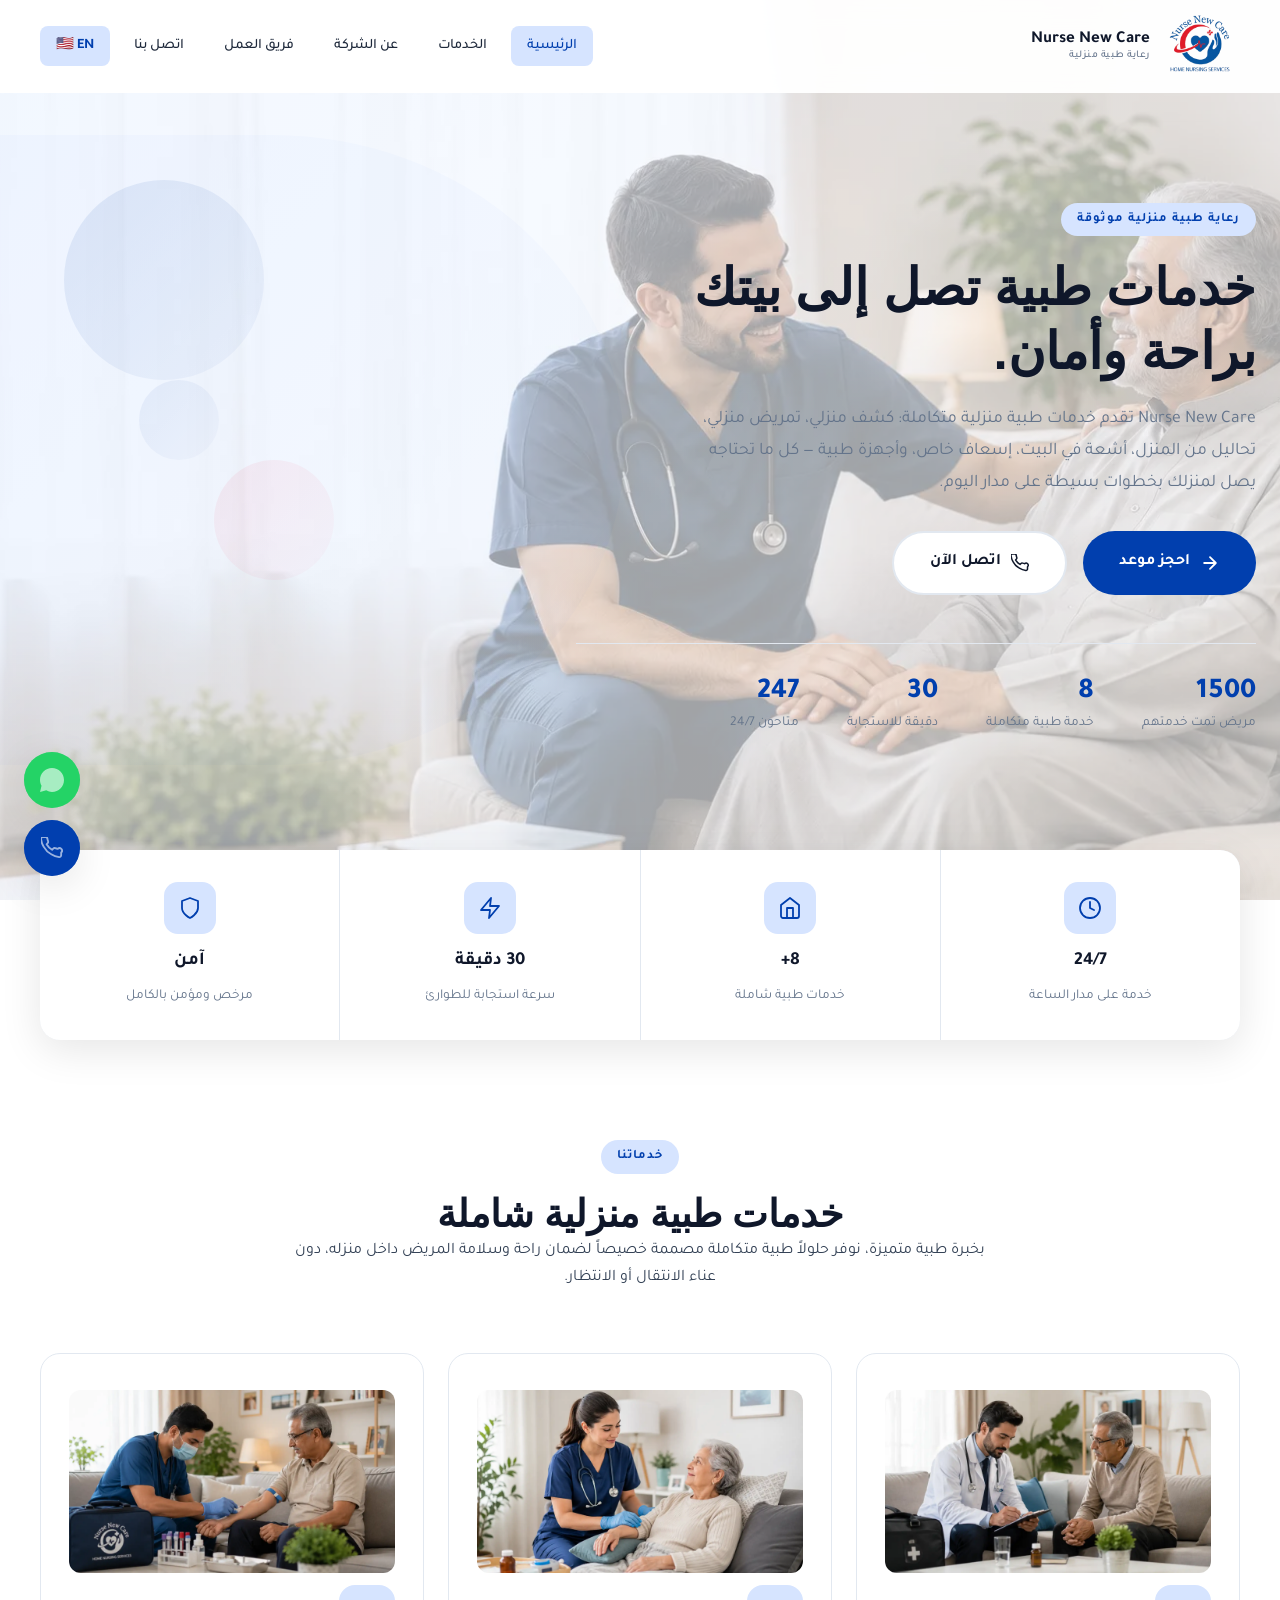
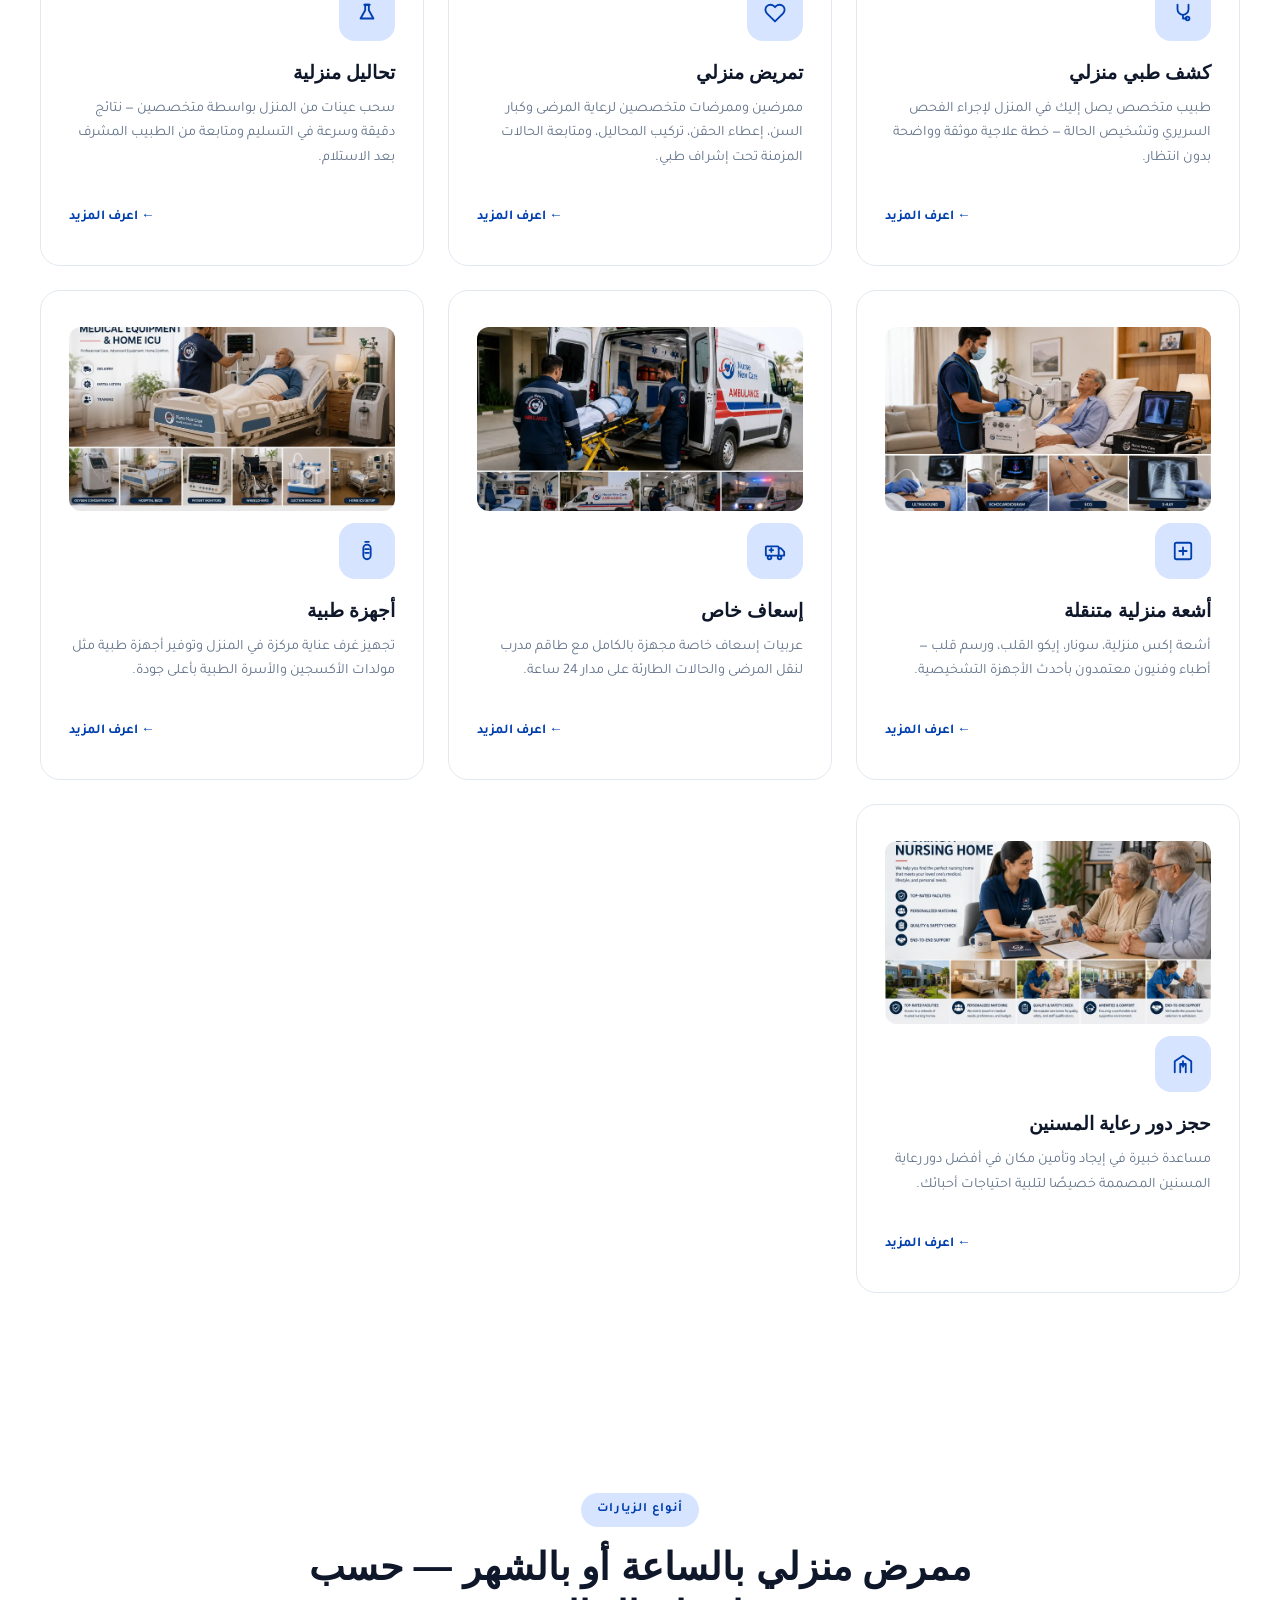
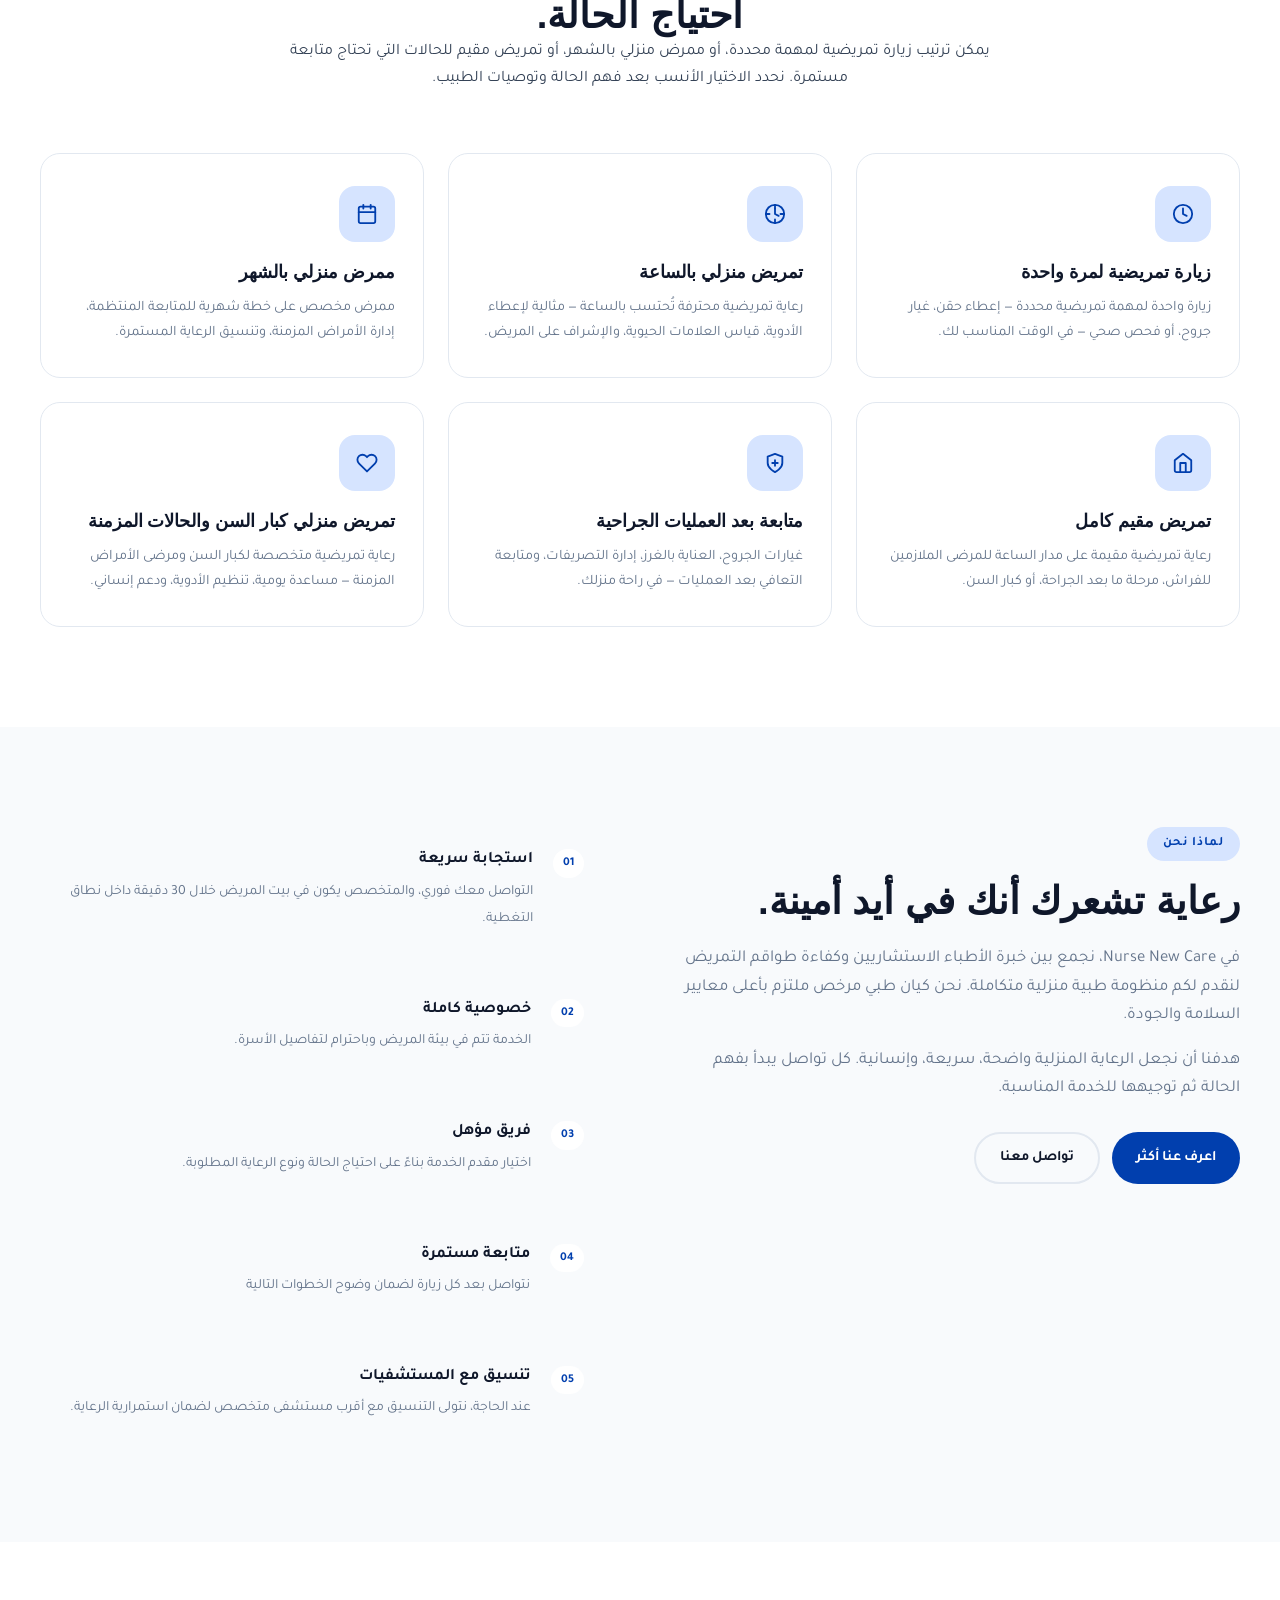
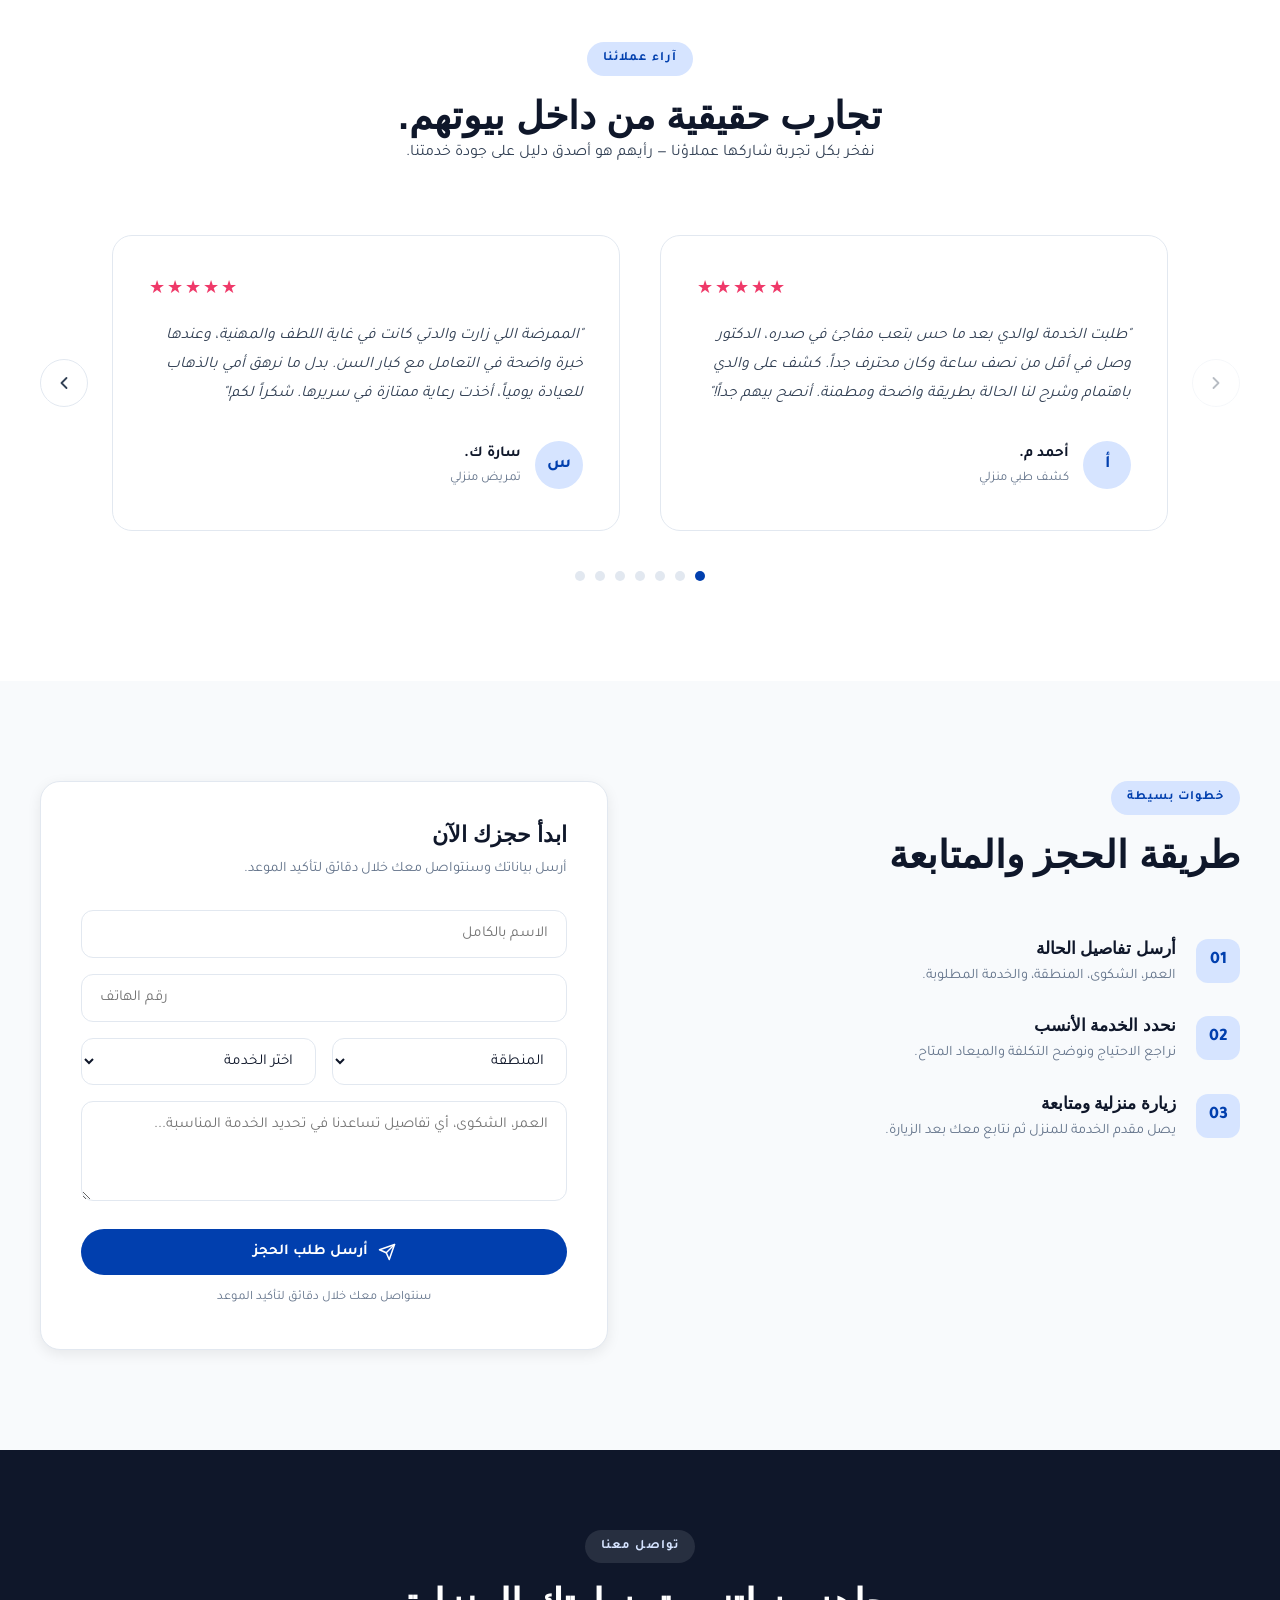
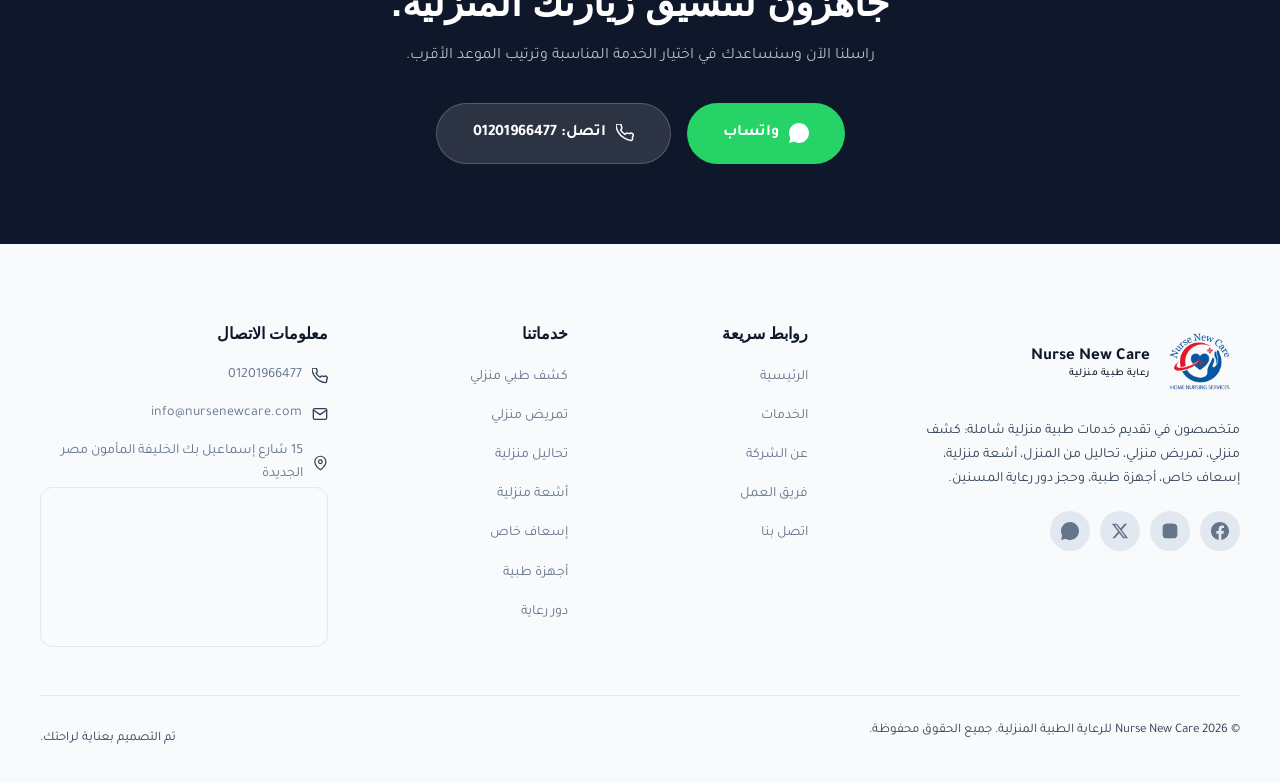
==== commit 38d5c76f: "changed the default of the website to be the Arabic Language" ====
--- a/index.html
+++ b/index.html
@@ -1,40 +1,40 @@
 <!DOCTYPE html>
-<html lang="en">
+<html lang="ar" dir="rtl">
 <head>
   <meta charset="UTF-8">
   <meta name="viewport" content="width=device-width, initial-scale=1.0">
   <link rel="icon" type="image/png" href="images/logo.png">
-  <title>Nurse New Care | Home Healthcare Services</title>
-  <meta name="description" content="Nurse New Care — professional home healthcare services: doctor visits, home nursing, lab tests, mobile X-ray, private ambulance, and medical equipment delivery.">
+  <title>Nurse New Care | رعاية طبية منزلية</title>
+  <meta name="description" content="Nurse New Care — خدمات طبية منزلية شاملة: كشف منزلي، تمريض منزلي، تحاليل من المنزل، أشعة منزلية، إسعاف خاص وأجهزة طبية — على مدار الساعة.">
   <link rel="canonical" href="https://nursenewcare.com/index.html">
-  <link rel="alternate" hreflang="en" href="https://nursenewcare.com/index.html">
-  <link rel="alternate" hreflang="ar" href="https://nursenewcare.com/ar/index.html">
+  <link rel="alternate" hreflang="en" href="https://nursenewcare.com/en/index.html">
+  <link rel="alternate" hreflang="ar" href="https://nursenewcare.com/index.html">
   <link rel="alternate" hreflang="x-default" href="https://nursenewcare.com/index.html">
   <meta property="og:type" content="website">
-  <meta property="og:title" content="Nurse New Care | Home Healthcare Services">
-  <meta property="og:description" content="Nurse New Care — professional home healthcare services: doctor visits, home nursing, lab tests, mobile X-ray, private ambulance, and medical equipment delivery.">
+  <meta property="og:title" content="Nurse New Care | رعاية طبية منزلية">
+  <meta property="og:description" content="Nurse New Care — خدمات طبية منزلية شاملة: كشف منزلي، تمريض منزلي، تحاليل من المنزل، أشعة منزلية، إسعاف خاص وأجهزة طبية — على مدار الساعة.">
   <meta property="og:url" content="https://nursenewcare.com/index.html">
   <meta property="og:image" content="https://nursenewcare.com/images/og-image.jpg">
-  <meta property="og:locale" content="en_US">
+  <meta property="og:locale" content="ar_AR">
   <meta name="twitter:card" content="summary_large_image">
-  <meta name="twitter:title" content="Nurse New Care | Home Healthcare Services">
-  <meta name="twitter:description" content="Nurse New Care — professional home healthcare services: doctor visits, home nursing, lab tests, mobile X-ray, private ambulance, and medical equipment delivery.">
+  <meta name="twitter:title" content="Nurse New Care | رعاية طبية منزلية">
+  <meta name="twitter:description" content="Nurse New Care — خدمات طبية منزلية شاملة: كشف منزلي، تمريض منزلي، تحاليل من المنزل، أشعة منزلية، إسعاف خاص وأجهزة طبية — على مدار الساعة.">
   <script type="application/ld+json">
   {
     "@context": "https://schema.org",
     "@type": "LocalBusiness",
     "name": "Nurse New Care",
-    "description": "Professional home healthcare services: doctor visits, home nursing, lab tests, mobile X-ray, private ambulance, and medical equipment delivery.",
+    "description": "خدمات طبية منزلية شاملة: كشف منزلي، تمريض منزلي، تحاليل من المنزل، أشعة منزلية، إسعاف خاص وأجهزة طبية.",
     "url": "https://nursenewcare.com",
     "telephone": "+201201966477",
     "email": "info@nursenewcare.com",
     "address": {
       "@type": "PostalAddress",
-      "streetAddress": "15 Ismail Bey St., El-Khalifa El-Maamoun, Heliopolis",
-      "addressLocality": "Cairo",
+      "streetAddress": "15 شارع إسماعيل بك الخليفة المأمون مصر الجديدة",
+      "addressLocality": "القاهرة",
       "addressCountry": "EG"
     },
-    "areaServed": { "@type": "City", "name": "Cairo" },
+    "areaServed": { "@type": "City", "name": "القاهرة" },
     "priceRange": "$$",
     "aggregateRating": {
       "@type": "AggregateRating",
@@ -49,10 +49,11 @@
   </script>
   <link rel="preconnect" href="https://fonts.googleapis.com">
   <link rel="preconnect" href="https://fonts.gstatic.com" crossorigin>
-  <link href="https://fonts.googleapis.com/css2?family=Inter:wght@400;500;600;700;800&display=swap" rel="stylesheet">
+  <link href="https://fonts.googleapis.com/css2?family=Tajawal:wght@400;500;600;700;800&display=swap" rel="stylesheet">
   <link rel="stylesheet" href="css/style.css">
   <link rel="stylesheet" href="css/responsive.css">
   <link rel="stylesheet" href="css/animations.css">
+  <link rel="stylesheet" href="css/rtl.css">
 </head>
 <body>
 
@@ -62,21 +63,21 @@
         <span class="brand-mark"><img src="images/logo.png" alt="Nurse New Care"></span>
         <span class="brand-text">
           <strong>Nurse New Care</strong>
-          <small>Home Healthcare</small>
+          <small>رعاية طبية منزلية</small>
         </span>
       </a>
-      <button class="menu-toggle" type="button" data-menu-toggle aria-label="Open menu">
+      <button class="menu-toggle" type="button" data-menu-toggle aria-label="فتح القائمة">
         <span></span>
         <span></span>
         <span></span>
       </button>
       <nav class="site-nav" data-nav>
-        <a href="index.html">Home</a>
-        <a href="services.html">Services</a>
-        <a href="about.html">About</a>
-        <a href="team.html">Our Team</a>
-        <a href="contact.html">Contact</a>
-        <a href="ar/index.html" style="display:inline-flex;align-items:center;gap:6px;font-weight:600;">🇪🇬 عربي</a>
+        <a href="index.html">الرئيسية</a>
+        <a href="services.html">الخدمات</a>
+        <a href="about.html">عن الشركة</a>
+        <a href="team.html">فريق العمل</a>
+        <a href="contact.html">اتصل بنا</a>
+        <a href="en/index.html" style="display:inline-flex;align-items:center;gap:6px;font-weight:600;">🇺🇸 EN</a>
       </nav>
     </div>
   </header>
@@ -85,35 +86,35 @@
     <!-- HERO -->
     <section class="hero">
       <div class="hero-content">
-        <span class="eyebrow">Trusted Home Healthcare</span>
-        <h1>Professional Medical Care Delivered to Your Home.</h1>
-        <p class="hero-copy">Nurse New Care provides comprehensive home healthcare — doctor visits, nursing care, lab tests, mobile X-ray, private ambulance, and medical equipment. We bring quality healthcare to your doorstep.</p>
+        <span class="eyebrow">رعاية طبية منزلية موثوقة</span>
+        <h1>خدمات طبية تصل إلى بيتك براحة وأمان.</h1>
+        <p class="hero-copy">Nurse New Care تقدم خدمات طبية منزلية متكاملة: كشف منزلي، تمريض منزلي، تحاليل من المنزل، أشعة في البيت، إسعاف خاص، وأجهزة طبية — كل ما تحتاجه يصل لمنزلك بخطوات بسيطة على مدار اليوم.</p>
         <div class="hero-actions">
           <a class="btn-hero-primary" href="contact.html">
             <svg width="20" height="20" viewBox="0 0 24 24" fill="none" stroke="currentColor" stroke-width="2.2" stroke-linecap="round" stroke-linejoin="round"><path d="M5 12h14M12 5l7 7-7 7"/></svg>
-            Book an Appointment
+            احجز موعد
           </a>
           <a class="btn-hero-secondary" href="tel:+201201966477">
             <svg width="18" height="18" viewBox="0 0 24 24" fill="none" stroke="currentColor" stroke-width="2" stroke-linecap="round" stroke-linejoin="round"><path d="M22 16.92v3a2 2 0 01-2.18 2 19.79 19.79 0 01-8.63-3.07A19.5 19.5 0 013.07 10.8a19.79 19.79 0 01-3.07-8.67A2 2 0 012 0h3a2 2 0 012 1.72c.127.96.361 1.903.7 2.81a2 2 0 01-.45 2.11L6.09 7.91a16 16 0 006 6l1.27-1.27a2 2 0 012.11-.45c.907.339 1.85.573 2.81.7A2 2 0 0122 16.92z"/></svg>
-            Call Us Now
+            اتصل الآن
           </a>
         </div>
         <div class="hero-stats">
           <div class="hero-stat">
             <strong data-counter="1500">0</strong>
-            <span>Happy Patients</span>
+            <span>مريض تمت خدمتهم</span>
           </div>
           <div class="hero-stat">
             <strong data-counter="8">0</strong>
-            <span>Medical Services</span>
+            <span>خدمة طبية متكاملة</span>
           </div>
           <div class="hero-stat">
             <strong data-counter="30">0</strong>
-            <span>Min Response Time</span>
+            <span>دقيقة للاستجابة</span>
           </div>
           <div class="hero-stat">
             <strong data-counter="247">0</strong>
-            <span>24/7 Availability</span>
+            <span>متاحون 24/7</span>
           </div>
         </div>
       </div>
@@ -126,107 +127,107 @@
     </section>
 
     <!-- TRUST STRIP -->
-    <div class="trust-strip" aria-label="Trust indicators">
+    <div class="trust-strip" aria-label="مؤشرات الثقة">
       <div class="trust-item">
         <span class="trust-icon" aria-hidden="true">
           <svg width="24" height="24" viewBox="0 0 24 24" fill="none" stroke="currentColor" stroke-width="1.8" stroke-linecap="round" stroke-linejoin="round"><circle cx="12" cy="12" r="10"/><polyline points="12 6 12 12 16 14"/></svg>
         </span>
         <strong>24/7</strong>
-        <span>Round-the-clock care</span>
+        <span>خدمة على مدار الساعة</span>
       </div>
       <div class="trust-item">
         <span class="trust-icon" aria-hidden="true">
           <svg width="24" height="24" viewBox="0 0 24 24" fill="none" stroke="currentColor" stroke-width="1.8" stroke-linecap="round" stroke-linejoin="round"><path d="M3 9l9-7 9 7v11a2 2 0 01-2 2H5a2 2 0 01-2-2z"/><polyline points="9 22 9 12 15 12 15 22"/></svg>
         </span>
         <strong>8+</strong>
-        <span>Comprehensive services</span>
+        <span>خدمات طبية شاملة</span>
       </div>
       <div class="trust-item">
         <span class="trust-icon" aria-hidden="true">
           <svg width="24" height="24" viewBox="0 0 24 24" fill="none" stroke="currentColor" stroke-width="1.8" stroke-linecap="round" stroke-linejoin="round"><polygon points="13 2 3 14 12 14 11 22 21 10 12 10 13 2"/></svg>
         </span>
-        <strong>30 min</strong>
-        <span>Fast emergency response</span>
+        <strong>30 دقيقة</strong>
+        <span>سرعة استجابة للطوارئ</span>
       </div>
       <div class="trust-item">
         <span class="trust-icon" aria-hidden="true">
           <svg width="24" height="24" viewBox="0 0 24 24" fill="none" stroke="currentColor" stroke-width="1.8" stroke-linecap="round" stroke-linejoin="round"><path d="M12 22s8-4 8-10V5l-8-3-8 3v7c0 6 8 10 8 10z"/></svg>
         </span>
-        <strong>Safe</strong>
-        <span>Fully licensed & insured</span>
+        <strong>آمن</strong>
+        <span>مرخص ومؤمن بالكامل</span>
       </div>
     </div>
 
     <!-- SERVICES -->
     <section class="section" id="services">
       <div class="section-heading">
-        <span class="eyebrow">Our Services</span>
-        <h2>Comprehensive Home Healthcare</h2>
-        <p>With expert medical professionals, we deliver complete healthcare solutions tailored for your comfort and safety at home.</p>
+        <span class="eyebrow">خدماتنا</span>
+        <h2>خدمات طبية منزلية شاملة</h2>
+        <p>بخبرة طبية متميزة، نوفر حلولاً طبية متكاملة مصممة خصيصاً لضمان راحة وسلامة المريض داخل منزله، دون عناء الانتقال أو الانتظار.</p>
       </div>
       <div class="services-grid">
         <a class="service-card" href="services.html">
-          <img class="service-card-img" src="images/Doctor at Home.webp" alt="Doctor at Home" loading="lazy">
+          <img class="service-card-img" src="images/Doctor at Home.webp" alt="كشف طبي منزلي" loading="lazy">
           <span class="icon">
             <svg width="22" height="22" viewBox="0 0 24 24" fill="none" stroke="currentColor" stroke-width="2" stroke-linecap="round" stroke-linejoin="round"><path d="M6 3v5a6 6 0 0012 0V3"/><path d="M12 14v4h4"/><circle cx="17" cy="18" r="2"/></svg>
           </span>
-          <h3>Doctor at Home</h3>
-          <p>A specialist doctor visits your home for clinical examination, diagnosis, and a clear treatment plan — no waiting rooms, no hassle.</p>
-          <span class="service-link">Learn more &rarr;</span>
+          <h3>كشف طبي منزلي</h3>
+          <p>طبيب متخصص يصل إليك في المنزل لإجراء الفحص السريري وتشخيص الحالة — خطة علاجية موثقة وواضحة بدون انتظار.</p>
+          <span class="service-link">اعرف المزيد ←</span>
         </a>
         <a class="service-card" href="services.html">
-          <img class="service-card-img" src="images/Home Nursing Care.webp" alt="Home Nursing Care" loading="lazy">
+          <img class="service-card-img" src="images/Home Nursing Care.webp" alt="تمريض منزلي" loading="lazy">
           <span class="icon">
             <svg width="22" height="22" viewBox="0 0 24 24" fill="none" stroke="currentColor" stroke-width="2" stroke-linecap="round" stroke-linejoin="round"><path d="M20.84 4.61a5.5 5.5 0 00-7.78 0L12 5.67l-1.06-1.06a5.5 5.5 0 00-7.78 7.78l1.06 1.06L12 21.23l7.78-7.78 1.06-1.06a5.5 5.5 0 000-7.78z"/></svg>
           </span>
-          <h3>Home Nursing</h3>
-          <p>Professional nurses for patient care, elderly support, injections, IV fluids, and chronic condition management under medical supervision.</p>
-          <span class="service-link">Learn more &rarr;</span>
+          <h3>تمريض منزلي</h3>
+          <p>ممرضين وممرضات متخصصين لرعاية المرضى وكبار السن، إعطاء الحقن، تركيب المحاليل، ومتابعة الحالات المزمنة تحت إشراف طبي.</p>
+          <span class="service-link">اعرف المزيد ←</span>
         </a>
         <a class="service-card" href="services.html">
-          <img class="service-card-img" src="images/Home Lab Tests.webp" alt="Home Lab Tests" loading="lazy">
+          <img class="service-card-img" src="images/Home Lab Tests.webp" alt="تحاليل منزلية" loading="lazy">
           <span class="icon">
             <svg width="22" height="22" viewBox="0 0 24 24" fill="none" stroke="currentColor" stroke-width="2" stroke-linecap="round" stroke-linejoin="round"><path d="M9 3h6"/><path d="M10 3v6l-5 9h14l-5-9V3z"/></svg>
           </span>
-          <h3>Home Lab Tests</h3>
-          <p>Sample collection at home by trained professionals with accurate results and quick follow-up from our supervising physician.</p>
-          <span class="service-link">Learn more &rarr;</span>
+          <h3>تحاليل منزلية</h3>
+          <p>سحب عينات من المنزل بواسطة متخصصين — نتائج دقيقة وسرعة في التسليم ومتابعة من الطبيب المشرف بعد الاستلام.</p>
+          <span class="service-link">اعرف المزيد ←</span>
         </a>
         <a class="service-card" href="services.html">
-          <img class="service-card-img" src="images/Mobile X-Ray & Imaging.webp" alt="Mobile X-Ray &amp; Imaging" loading="lazy">
+          <img class="service-card-img" src="images/Mobile X-Ray & Imaging.webp" alt="أشعة منزلية متنقلة" loading="lazy">
           <span class="icon">
             <svg width="22" height="22" viewBox="0 0 24 24" fill="none" stroke="currentColor" stroke-width="2" stroke-linecap="round" stroke-linejoin="round"><rect x="3" y="3" width="18" height="18" rx="2"/><path d="M12 8v8M8 12h8"/></svg>
           </span>
-          <h3>Mobile X-Ray & Ultrasound</h3>
-          <p>Portable X-ray, home ultrasound, echocardiogram, and ECG — certified technicians with modern diagnostic equipment.</p>
-          <span class="service-link">Learn more &rarr;</span>
+          <h3>أشعة منزلية متنقلة</h3>
+          <p>أشعة إكس منزلية، سونار، إيكو القلب، ورسم قلب — أطباء وفنيون معتمدون بأحدث الأجهزة التشخيصية.</p>
+          <span class="service-link">اعرف المزيد ←</span>
         </a>
         <a class="service-card" href="services.html">
-          <img class="service-card-img" src="images/Private Ambulance Service.webp" alt="Private Ambulance Service" loading="lazy">
+          <img class="service-card-img" src="images/Private Ambulance Service.webp" alt="إسعاف خاص" loading="lazy">
           <span class="icon">
             <svg width="22" height="22" viewBox="0 0 24 24" fill="none" stroke="currentColor" stroke-width="2" stroke-linecap="round" stroke-linejoin="round"><rect x="2" y="7" width="14" height="10" rx="1"/><path d="M16 9h2.5l3.5 4v4h-6"/><circle cx="6" cy="19" r="2"/><circle cx="17" cy="19" r="2"/><path d="M6 11h4M8 9v4"/></svg>
           </span>
-          <h3>Private Ambulance</h3>
-          <p>Fully equipped private ambulances with trained staff for emergency transport and patient transfer, available 24/7.</p>
-          <span class="service-link">Learn more &rarr;</span>
+          <h3>إسعاف خاص</h3>
+          <p>عربيات إسعاف خاصة مجهزة بالكامل مع طاقم مدرب لنقل المرضى والحالات الطارئة على مدار 24 ساعة.</p>
+          <span class="service-link">اعرف المزيد ←</span>
         </a>
         <a class="service-card" href="services.html">
-          <img class="service-card-img" src="images/Medical Equipment & Home ICU.webp" alt="Medical Equipment &amp; Home ICU" loading="lazy">
+          <img class="service-card-img" src="images/Medical Equipment & Home ICU.webp" alt="أجهزة طبية" loading="lazy">
           <span class="icon">
             <svg width="22" height="22" viewBox="0 0 24 24" fill="none" stroke="currentColor" stroke-width="2" stroke-linecap="round" stroke-linejoin="round"><rect x="8" y="5" width="8" height="16" rx="4"/><path d="M10 2h4"/><path d="M10 10h4M10 14h4"/></svg>
           </span>
-          <h3>Medical Equipment</h3>
-          <p>Home ICU setup, oxygen concentrators, hospital beds, and all essential medical devices delivered and installed safely.</p>
-          <span class="service-link">Learn more &rarr;</span>
+          <h3>أجهزة طبية</h3>
+          <p>تجهيز غرف عناية مركزة في المنزل وتوفير أجهزة طبية مثل مولدات الأكسجين والأسرة الطبية بأعلى جودة.</p>
+          <span class="service-link">اعرف المزيد ←</span>
         </a>
         <a class="service-card" href="services.html">
-          <img class="service-card-img" src="images/Booking a Nursing Home.webp" alt="Booking a Nursing Home" loading="lazy">
+          <img class="service-card-img" src="images/Booking a Nursing Home.webp" alt="حجز دور رعاية المسنين" loading="lazy">
           <span class="icon">
             <svg width="22" height="22" viewBox="0 0 24 24" fill="none" stroke="currentColor" stroke-width="2" stroke-linecap="round" stroke-linejoin="round"><path d="M3 21V9l9-6 9 6v12"/><path d="M9 21V13h6v8"/><path d="M12 9v6M9 12h6"/></svg>
           </span>
-          <h3>Booking a Nursing Home</h3>
-          <p>Expert assistance in finding and securing a place in top-rated nursing facilities tailored to your loved one's specific needs.</p>
-          <span class="service-link">Learn more &rarr;</span>
+          <h3>حجز دور رعاية المسنين</h3>
+          <p>مساعدة خبيرة في إيجاد وتأمين مكان في أفضل دور رعاية المسنين المصممة خصيصًا لتلبية احتياجات أحبائك.</p>
+          <span class="service-link">اعرف المزيد ←</span>
         </a>
       </div>
     </section>
@@ -234,52 +235,52 @@
     <!-- VISITS TYPES -->
     <section class="section" id="visits-types">
       <div class="section-heading">
-        <span class="eyebrow">Visits Types</span>
-        <h2>Hourly or Monthly Home Nursing — Based on Your Needs.</h2>
-        <p>We can arrange a nursing visit for a specific task, an hourly home nurse, a monthly plan, or full residential nursing for cases that need continuous care. We determine the best choice after understanding the case and doctor's recommendations.</p>
+        <span class="eyebrow">أنواع الزيارات</span>
+        <h2>ممرض منزلي بالساعة أو بالشهر — حسب احتياج الحالة.</h2>
+        <p>يمكن ترتيب زيارة تمريضية لمهمة محددة، أو ممرض منزلي بالشهر، أو تمريض مقيم للحالات التي تحتاج متابعة مستمرة. نحدد الاختيار الأنسب بعد فهم الحالة وتوصيات الطبيب.</p>
       </div>
       <div class="visits-types-grid">
         <div class="visit-type-card">
           <span class="icon">
             <svg width="22" height="22" viewBox="0 0 24 24" fill="none" stroke="currentColor" stroke-width="2" stroke-linecap="round" stroke-linejoin="round"><circle cx="12" cy="12" r="10"/><polyline points="12 6 12 12 16 14"/></svg>
           </span>
-          <h3>One-Time Nursing Visit</h3>
-          <p>A single visit for a specific medical task — injections, wound dressing, or a health check — scheduled at your convenience.</p>
+          <h3>زيارة تمريضية لمرة واحدة</h3>
+          <p>زيارة واحدة لمهمة تمريضية محددة — إعطاء حقن، غيار جروح، أو فحص صحي — في الوقت المناسب لك.</p>
         </div>
         <div class="visit-type-card">
           <span class="icon">
             <svg width="22" height="22" viewBox="0 0 24 24" fill="none" stroke="currentColor" stroke-width="2" stroke-linecap="round" stroke-linejoin="round"><circle cx="12" cy="12" r="10"/><polyline points="12 6 12 12 16 14"/><path d="M12 2v4M22 12h-4M12 22v-4M2 12h4"/></svg>
           </span>
-          <h3>Hourly Home Nursing</h3>
-          <p>Professional nursing care billed by the hour — ideal for medication administration, vital signs monitoring, and patient supervision.</p>
+          <h3>تمريض منزلي بالساعة</h3>
+          <p>رعاية تمريضية محترفة تُحتسب بالساعة — مثالية لإعطاء الأدوية، قياس العلامات الحيوية، والإشراف على المريض.</p>
         </div>
         <div class="visit-type-card">
           <span class="icon">
             <svg width="22" height="22" viewBox="0 0 24 24" fill="none" stroke="currentColor" stroke-width="2" stroke-linecap="round" stroke-linejoin="round"><rect x="3" y="4" width="18" height="18" rx="2"/><line x1="16" y1="2" x2="16" y2="6"/><line x1="8" y1="2" x2="8" y2="6"/><line x1="3" y1="10" x2="21" y2="10"/></svg>
           </span>
-          <h3>Monthly Home Nurse</h3>
-          <p>A dedicated nurse on a monthly plan for regular follow-ups, chronic disease management, and ongoing care coordination.</p>
+          <h3>ممرض منزلي بالشهر</h3>
+          <p>ممرض مخصص على خطة شهرية للمتابعة المنتظمة، إدارة الأمراض المزمنة، وتنسيق الرعاية المستمرة.</p>
         </div>
         <div class="visit-type-card">
           <span class="icon">
             <svg width="22" height="22" viewBox="0 0 24 24" fill="none" stroke="currentColor" stroke-width="2" stroke-linecap="round" stroke-linejoin="round"><path d="M3 9l9-7 9 7v11a2 2 0 01-2 2H5a2 2 0 01-2-2z"/><polyline points="9 22 9 12 15 12 15 22"/></svg>
           </span>
-          <h3>Full Residential Nursing</h3>
-          <p>Round-the-clock live-in nursing care for bedridden patients, post-surgery recovery, or elderly individuals requiring constant supervision.</p>
+          <h3>تمريض مقيم كامل</h3>
+          <p>رعاية تمريضية مقيمة على مدار الساعة للمرضى الملازمين للفراش، مرحلة ما بعد الجراحة، أو كبار السن.</p>
         </div>
         <div class="visit-type-card">
           <span class="icon">
             <svg width="22" height="22" viewBox="0 0 24 24" fill="none" stroke="currentColor" stroke-width="2" stroke-linecap="round" stroke-linejoin="round"><path d="M12 22s8-4 8-10V5l-8-3-8 3v7c0 6 8 10 8 10z"/><path d="M9 12h6M12 9v6"/></svg>
           </span>
-          <h3>Post-Surgery Follow-up</h3>
-          <p>Wound care, dressing changes, drain management, and recovery monitoring after surgical procedures — all in the comfort of your home.</p>
+          <h3>متابعة بعد العمليات الجراحية</h3>
+          <p>غيارات الجروح، العناية بالغرز، إدارة التصريفات، ومتابعة التعافي بعد العمليات — في راحة منزلك.</p>
         </div>
         <div class="visit-type-card">
           <span class="icon">
             <svg width="22" height="22" viewBox="0 0 24 24" fill="none" stroke="currentColor" stroke-width="2" stroke-linecap="round" stroke-linejoin="round"><path d="M20.84 4.61a5.5 5.5 0 00-7.78 0L12 5.67l-1.06-1.06a5.5 5.5 0 00-7.78 7.78l1.06 1.06L12 21.23l7.78-7.78 1.06-1.06a5.5 5.5 0 000-7.78z"/></svg>
           </span>
-          <h3>Elderly & Chronic Care</h3>
-          <p>Specialized nursing care for seniors and chronic condition patients — daily assistance, medication management, and compassionate support.</p>
+          <h3>تمريض منزلي كبار السن والحالات المزمنة</h3>
+          <p>رعاية تمريضية متخصصة لكبار السن ومرضى الأمراض المزمنة — مساعدة يومية، تنظيم الأدوية، ودعم إنساني.</p>
         </div>
       </div>
     </section>
@@ -288,49 +289,49 @@
     <section class="section bg-alt-section" id="about">
       <div class="split-layout">
         <div class="about-intro">
-          <span class="eyebrow">Why Choose Us</span>
-          <h2>Care You Can Trust, Right at Home.</h2>
-          <p>At Nurse New Care, we bring together experienced consultants and skilled nursing teams to deliver a complete home medical system. We are a licensed healthcare provider committed to the highest standards of safety and quality.</p>
-          <p>Our goal is to make home healthcare clear, fast, and compassionate. Every interaction starts with understanding the case and directing it to the right service.</p>
+          <span class="eyebrow">لماذا نحن</span>
+          <h2>رعاية تشعرك أنك في أيد أمينة.</h2>
+          <p>في Nurse New Care، نجمع بين خبرة الأطباء الاستشاريين وكفاءة طواقم التمريض لنقدم لكم منظومة طبية منزلية متكاملة. نحن كيان طبي مرخص ملتزم بأعلى معايير السلامة والجودة.</p>
+          <p>هدفنا أن نجعل الرعاية المنزلية واضحة، سريعة، وإنسانية. كل تواصل يبدأ بفهم الحالة ثم توجيهها للخدمة المناسبة.</p>
           <div class="about-actions">
-            <a class="about-action about-action--primary" href="about.html">Learn More About Us</a>
-            <a class="about-action about-action--outline" href="contact.html">Get in Touch</a>
+            <a class="about-action about-action--primary" href="about.html">اعرف عنا أكثر</a>
+            <a class="about-action about-action--outline" href="contact.html">تواصل معنا</a>
           </div>
         </div>
         <div class="value-list">
           <div class="value-item">
             <span class="value-number">01</span>
             <div>
-              <strong>Rapid Response</strong>
-              <span>We connect with you immediately, and a specialist reaches the patient within 30 minutes within coverage areas.</span>
+              <strong>استجابة سريعة</strong>
+              <span>التواصل معك فوري، والمتخصص يكون في بيت المريض خلال 30 دقيقة داخل نطاق التغطية.</span>
             </div>
           </div>
           <div class="value-item">
             <span class="value-number">02</span>
             <div>
-              <strong>Complete Privacy</strong>
-              <span>All services are delivered in the patient's own environment with full respect for family privacy.</span>
+              <strong>خصوصية كاملة</strong>
+              <span>الخدمة تتم في بيئة المريض وباحترام لتفاصيل الأسرة.</span>
             </div>
           </div>
           <div class="value-item">
             <span class="value-number">03</span>
             <div>
-              <strong>Qualified Team</strong>
-              <span>Every provider is selected based on the specific needs of each case and type of care required.</span>
+              <strong>فريق مؤهل</strong>
+              <span>اختيار مقدم الخدمة بناءً على احتياج الحالة ونوع الرعاية المطلوبة.</span>
             </div>
           </div>
           <div class="value-item">
             <span class="value-number">04</span>
             <div>
-              <strong>Continuous Follow-up</strong>
-              <span>We stay in touch after every visit to ensure clarity on next steps and ongoing care.</span>
+              <strong>متابعة مستمرة</strong>
+              <span>نتواصل بعد كل زيارة لضمان وضوح الخطوات التالية</span>
             </div>
           </div>
           <div class="value-item">
             <span class="value-number">05</span>
             <div>
-              <strong>Hospital Coordination</strong>
-              <span>If your condition escalates, we coordinate with the nearest specialized hospital for seamless care transition.</span>
+              <strong>تنسيق مع المستشفيات</strong>
+              <span>عند الحاجة، نتولى التنسيق مع أقرب مستشفى متخصص لضمان استمرارية الرعاية.</span>
             </div>
           </div>
         </div>
@@ -340,12 +341,12 @@
     <!-- TESTIMONIALS -->
     <section class="section" id="testimonials">
       <div class="section-heading">
-        <span class="eyebrow">Testimonials</span>
-        <h2>Real Stories from Real Families.</h2>
-        <p>We take pride in every experience our clients share — their voice is the truest measure of our service quality.</p>
+        <span class="eyebrow">آراء عملائنا</span>
+        <h2>تجارب حقيقية من داخل بيوتهم.</h2>
+        <p>نفخر بكل تجربة شاركها عملاؤنا — رأيهم هو أصدق دليل على جودة خدمتنا.</p>
       </div>
       <div class="testimonials-slider">
-        <button class="t-nav t-nav--prev" aria-label="Previous" disabled>
+        <button class="t-nav t-nav--prev" aria-label="السابق" disabled>
           <svg width="20" height="20" viewBox="0 0 24 24" fill="none" stroke="currentColor" stroke-width="2.2" stroke-linecap="round" stroke-linejoin="round" aria-hidden="true"><polyline points="15 18 9 12 15 6"/></svg>
         </button>
         <div class="testimonials-viewport">
@@ -353,119 +354,119 @@
 
             <article class="testimonial-card">
               <div class="testimonial-inner">
-                <div class="testimonial-stars" aria-label="5 star rating">★★★★★</div>
-                <p class="testimonial-text">"I requested the service for my father who had sudden chest pain. The doctor arrived in under 30 minutes and was extremely professional. He examined my father thoroughly and explained everything clearly. Highly recommended!"</p>
-                <div class="testimonial-author">
-                  <div class="testimonial-avatar">A</div>
-                  <div>
-                    <strong>Ahmed M.</strong>
-                    <span>Doctor at Home</span>
-                  </div>
-                </div>
-              </div>
-            </article>
-
-            <article class="testimonial-card">
-              <div class="testimonial-inner">
-                <div class="testimonial-stars" aria-label="5 star rating">★★★★★</div>
-                <p class="testimonial-text">"The nurse who visited my mother was incredibly kind and professional, with clear experience in elderly care. Instead of exhausting my mother with daily clinic visits, she received excellent care in her own bed. Thank you!"</p>
-                <div class="testimonial-author">
-                  <div class="testimonial-avatar">S</div>
-                  <div>
-                    <strong>Sarah K.</strong>
-                    <span>Home Nursing</span>
-                  </div>
-                </div>
-              </div>
-            </article>
-
-            <article class="testimonial-card">
-              <div class="testimonial-inner">
-                <div class="testimonial-stars" aria-label="4 star rating">★★★★☆</div>
-                <p class="testimonial-text">"Blood samples were taken from my wife at home with complete ease. Results came back quickly, and everything was handled with cleanliness and high professionalism. They saved us so much time and effort!"</p>
-                <div class="testimonial-author">
-                  <div class="testimonial-avatar">Y</div>
-                  <div>
-                    <strong>Youssef R.</strong>
-                    <span>Home Lab Tests</span>
-                  </div>
-                </div>
-              </div>
-            </article>
-
-            <article class="testimonial-card">
-              <div class="testimonial-inner">
-                <div class="testimonial-stars" aria-label="5 star rating">★★★★★</div>
-                <p class="testimonial-text">"We had an ultrasound done for my father at home since he has difficulty moving. The equipment was modern and accurate, and the results helped his doctor significantly. An amazing service that exceeded my expectations."</p>
-                <div class="testimonial-author">
-                  <div class="testimonial-avatar">F</div>
-                  <div>
-                    <strong>Fatima W.</strong>
-                    <span>Mobile Ultrasound</span>
-                  </div>
-                </div>
-              </div>
-            </article>
-
-            <article class="testimonial-card">
-              <div class="testimonial-inner">
-                <div class="testimonial-stars" aria-label="4 star rating">★★★★☆</div>
-                <p class="testimonial-text">"The doctor was excellent with clear experience. His diagnosis was accurate and most importantly, he explained everything in simple, reassuring terms. This service truly deserves all the praise."</p>
-                <div class="testimonial-author">
-                  <div class="testimonial-avatar">R</div>
-                  <div>
-                    <strong>Ramy T.</strong>
-                    <span>Doctor at Home</span>
-                  </div>
-                </div>
-              </div>
-            </article>
-
-            <article class="testimonial-card">
-              <div class="testimonial-inner">
-                <div class="testimonial-stars" aria-label="5 star rating">★★★★★</div>
-                <p class="testimonial-text">"God bless you! The nurse who visited my brother after surgery was professional, cheerful, and clearly knew exactly what he was doing. We felt complete peace of mind knowing my brother was in safe hands."</p>
-                <div class="testimonial-author">
-                  <div class="testimonial-avatar">N</div>
-                  <div>
-                    <strong>Noor S.</strong>
-                    <span>Home Nursing</span>
-                  </div>
-                </div>
-              </div>
-            </article>
-
-            <article class="testimonial-card">
-              <div class="testimonial-inner">
-                <div class="testimonial-stars" aria-label="4 star rating">★★★★☆</div>
-                <p class="testimonial-text">"You made things so much easier for us — no more waiting in lab reception halls. All tests were done at home with complete sterilization and zero stress. Thank you for your professionalism."</p>
-                <div class="testimonial-author">
-                  <div class="testimonial-avatar">H</div>
-                  <div>
-                    <strong>Hisham F.</strong>
-                    <span>Home Lab Tests</span>
-                  </div>
-                </div>
-              </div>
-            </article>
-
-            <article class="testimonial-card">
-              <div class="testimonial-inner">
-                <div class="testimonial-stars" aria-label="3 star rating">★★★☆☆</div>
-                <p class="testimonial-text">"We had a cardiac echo done for my mother at home. The technician was very cooperative and explained the initial indicators. The service honestly exceeded our expectations and saved my mother so much effort."</p>
-                <div class="testimonial-author">
-                  <div class="testimonial-avatar">A</div>
-                  <div>
-                    <strong>Aya M.</strong>
-                    <span>Cardiac Echo</span>
-                  </div>
-                </div>
-              </div>
-            </article>
-
-          </div>
-        </div>
-        <button class="t-nav t-nav--next" aria-label="Next">
+                <div class="testimonial-stars" aria-label="تقييم 5 نجوم">★★★★★</div>
+                <p class="testimonial-text">"طلبت الخدمة لوالدي بعد ما حس بتعب مفاجئ في صدره، الدكتور وصل في أقل من نصف ساعة وكان محترف جداً. كشف على والدي باهتمام وشرح لنا الحالة بطريقة واضحة ومطمنة. أنصح بيهم جداً!"</p>
+                <div class="testimonial-author">
+                  <div class="testimonial-avatar">أ</div>
+                  <div>
+                    <strong>أحمد م.</strong>
+                    <span>كشف طبي منزلي</span>
+                  </div>
+                </div>
+              </div>
+            </article>
+
+            <article class="testimonial-card">
+              <div class="testimonial-inner">
+                <div class="testimonial-stars" aria-label="تقييم 5 نجوم">★★★★★</div>
+                <p class="testimonial-text">"الممرضة اللي زارت والدتي كانت في غاية اللطف والمهنية، وعندها خبرة واضحة في التعامل مع كبار السن. بدل ما نرهق أمي بالذهاب للعيادة يومياً، أخذت رعاية ممتازة في سريرها. شكراً لكم!"</p>
+                <div class="testimonial-author">
+                  <div class="testimonial-avatar">س</div>
+                  <div>
+                    <strong>سارة ك.</strong>
+                    <span>تمريض منزلي</span>
+                  </div>
+                </div>
+              </div>
+            </article>
+
+            <article class="testimonial-card">
+              <div class="testimonial-inner">
+                <div class="testimonial-stars" aria-label="تقييم 4 نجوم">★★★★☆</div>
+                <p class="testimonial-text">"سحبوا عينات الدم لزوجتي في البيت بكل سهولة. النتيجة ظهرت بسرعة، وكل حاجة تمت بنضافة واحترافية عالية. وفروا علينا وقت ومجهود كبير، وأكيد مش هنتردد نطلبهم تاني."</p>
+                <div class="testimonial-author">
+                  <div class="testimonial-avatar">م</div>
+                  <div>
+                    <strong>محمد ر.</strong>
+                    <span>تحاليل منزلية</span>
+                  </div>
+                </div>
+              </div>
+            </article>
+
+            <article class="testimonial-card">
+              <div class="testimonial-inner">
+                <div class="testimonial-stars" aria-label="تقييم 5 نجوم">★★★★★</div>
+                <p class="testimonial-text">"أجرينا فحص سونار لوالدي في المنزل نظراً لصعوبة حركته. كان الجهاز حديثاً ودقيقاً، وساعدت النتائج طبيبه المعالج بشكل كبير. خدمة رائعة تفوقت على توقعاتي."</p>
+                <div class="testimonial-author">
+                  <div class="testimonial-avatar">ف</div>
+                  <div>
+                    <strong>فاطمة ع.</strong>
+                    <span>أشعة منزلية</span>
+                  </div>
+                </div>
+              </div>
+            </article>
+
+            <article class="testimonial-card">
+              <div class="testimonial-inner">
+                <div class="testimonial-stars" aria-label="تقييم 4 نجوم">★★★★☆</div>
+                <p class="testimonial-text">"الدكتور كان ممتاز وخبرته واضحة، تشخيصه كان دقيق والأهم إنه شرح لنا كل حاجة بأسلوب بسيط ومطمن. الخدمة دي بصراحة تستاهل كل تقدير."</p>
+                <div class="testimonial-author">
+                  <div class="testimonial-avatar">ك</div>
+                  <div>
+                    <strong>كريم ط.</strong>
+                    <span>كشف طبي منزلي</span>
+                  </div>
+                </div>
+              </div>
+            </article>
+
+            <article class="testimonial-card">
+              <div class="testimonial-inner">
+                <div class="testimonial-stars" aria-label="تقييم 5 نجوم">★★★★★</div>
+                <p class="testimonial-text">"الممرض اللي زار أخي بعد العملية كان محترفاً وبشوشاً ويدرك تماماً اللي بيعمله. حسينا باطمئنان كبير إن أخويا في أيد أمينة. جزاكم الله خيراً."</p>
+                <div class="testimonial-author">
+                  <div class="testimonial-avatar">ن</div>
+                  <div>
+                    <strong>نور س.</strong>
+                    <span>تمريض منزلي</span>
+                  </div>
+                </div>
+              </div>
+            </article>
+
+            <article class="testimonial-card">
+              <div class="testimonial-inner">
+                <div class="testimonial-stars" aria-label="تقييم 4 نجوم">★★★★☆</div>
+                <p class="testimonial-text">"سهلتوا علينا كتير جداً، مفيش تضييع وقت في قاعات الانتظار في المعامل. كل الفحوصات اتعملت في البيت بتعقيم كامل ومن غير أي ضغط أو تعب. شكراً على احترافيتكم."</p>
+                <div class="testimonial-author">
+                  <div class="testimonial-avatar">ه</div>
+                  <div>
+                    <strong>هشام ف.</strong>
+                    <span>تحاليل منزلية</span>
+                  </div>
+                </div>
+              </div>
+            </article>
+
+            <article class="testimonial-card">
+              <div class="testimonial-inner">
+                <div class="testimonial-stars" aria-label="تقييم 3 نجوم">★★★☆☆</div>
+                <p class="testimonial-text">"أجرينا فحص إيكو للقلب لوالدتي في المنزل، وكان الفني متعاوناً جداً وشرح لنا المؤشرات المبدئية. الخدمة فاقت توقعاتنا بصراحة، ووفرت على والدتي عناء ومجهود الذهاب للمستشفيات."</p>
+                <div class="testimonial-author">
+                  <div class="testimonial-avatar">آ</div>
+                  <div>
+                    <strong>آية م.</strong>
+                    <span>إيكو القلب</span>
+                  </div>
+                </div>
+              </div>
+            </article>
+
+          </div>
+        </div>
+        <button class="t-nav t-nav--next" aria-label="التالي">
           <svg width="20" height="20" viewBox="0 0 24 24" fill="none" stroke="currentColor" stroke-width="2.2" stroke-linecap="round" stroke-linejoin="round" aria-hidden="true"><polyline points="9 18 15 12 9 6"/></svg>
         </button>
       </div>
@@ -476,30 +477,30 @@
     <section class="section bg-alt-section" id="booking">
       <div class="booking-layout">
         <div class="process-guide">
-          <div class="section-heading" style="text-align:left; margin-left:0;">
-            <span class="eyebrow">Simple Steps</span>
-            <h2>How to Book & Get Care</h2>
+          <div class="section-heading" style="text-align:right !important; margin-right:0 !important;">
+            <span class="eyebrow">خطوات بسيطة</span>
+            <h2>طريقة الحجز والمتابعة</h2>
           </div>
           <div class="steps">
             <div class="step">
               <span class="step-number">01</span>
               <div>
-                <h3>Share Case Details</h3>
-                <p>Age, symptoms, your area, and the service you need.</p>
+                <h3>أرسل تفاصيل الحالة</h3>
+                <p>العمر، الشكوى، المنطقة، والخدمة المطلوبة.</p>
               </div>
             </div>
             <div class="step">
               <span class="step-number">02</span>
               <div>
-                <h3>We Recommend the Best Option</h3>
-                <p>We review your needs, clarify the cost, and suggest an available time.</p>
+                <h3>نحدد الخدمة الأنسب</h3>
+                <p>نراجع الاحتياج ونوضح التكلفة والميعاد المتاح.</p>
               </div>
             </div>
             <div class="step">
               <span class="step-number">03</span>
               <div>
-                <h3>Home Visit & Follow-up</h3>
-                <p>The provider arrives at your home, and we check in after the visit.</p>
+                <h3>زيارة منزلية ومتابعة</h3>
+                <p>يصل مقدم الخدمة للمنزل ثم نتابع معك بعد الزيارة.</p>
               </div>
             </div>
           </div>
@@ -507,52 +508,52 @@
 
         <div class="booking-form-wrap">
           <div class="booking-form-header">
-            <h3>Start Your Booking</h3>
-            <p>Send us your details and we'll get back to you within minutes.</p>
+            <h3>ابدأ حجزك الآن</h3>
+            <p>أرسل بياناتك وسنتواصل معك خلال دقائق لتأكيد الموعد.</p>
           </div>
           <form class="booking-form" id="bookingForm" method="POST" action="https://api.web3forms.com/submit" novalidate>
             <input type="hidden" name="access_key" value="0a6a9eb3-32a2-4839-8dc1-5b585becca03">
-            <input type="hidden" name="subject" value="New Booking - Nurse New Care">
+            <input type="hidden" name="subject" value="حجز جديد - Nurse New Care">
             <input type="hidden" name="from_name" value="Nurse New Care Website">
             <input type="hidden" name="redirect" value="false">
             <input type="checkbox" name="botcheck" style="display:none">
             <div class="form-group">
-              <input type="text" id="bf-name" name="name" placeholder="Your full name" required autocomplete="name">
+              <input type="text" id="bf-name" name="name" placeholder="الاسم بالكامل" required autocomplete="name">
             </div>
             <div class="form-group">
-              <input type="tel" id="bf-phone" name="phone" placeholder="Phone number" required autocomplete="tel">
+              <input type="tel" id="bf-phone" name="phone" placeholder="رقم الهاتف" required autocomplete="tel" dir="ltr">
             </div>
             <div class="form-row">
               <div class="form-group">
                 <select id="bf-area" name="area" required>
-                  <option value="" disabled selected>Your area</option>
-                  <option value="Downtown">Downtown</option>
-                  <option value="Suburbs">Suburbs</option>
-                  <option value="Rural">Rural</option>
+                  <option value="" disabled selected>المنطقة</option>
+                  <option value="القاهرة">القاهرة</option>
+                  <option value="الجيزة">الجيزة</option>
+                  <option value="الإسكندرية">الإسكندرية</option>
                 </select>
               </div>
               <div class="form-group">
                 <select id="bf-service" name="service" required>
-                  <option value="" disabled selected>Select service</option>
-                  <option value="Doctor at Home">Doctor at Home</option>
-                  <option value="Home Nursing">Home Nursing</option>
-                  <option value="Home Lab Tests">Home Lab Tests</option>
-                  <option value="Mobile X-Ray">Mobile X-Ray / Ultrasound</option>
-                  <option value="Private Ambulance">Private Ambulance</option>
-                  <option value="Medical Equipment">Medical Equipment</option>
-                  <option value="Nursing Home">Nursing Home</option>
+                  <option value="" disabled selected>اختر الخدمة</option>
+                  <option value="كشف طبي منزلي">كشف طبي منزلي</option>
+                  <option value="تمريض منزلي">تمريض منزلي</option>
+                  <option value="تحاليل منزلية">تحاليل منزلية</option>
+                  <option value="أشعة منزلية">أشعة منزلية</option>
+                  <option value="إسعاف خاص">إسعاف خاص</option>
+                  <option value="أجهزة طبية">أجهزة طبية</option>
+                  <option value="دور رعاية">دور رعاية</option>
                 </select>
               </div>
             </div>
             <div class="form-group">
-              <textarea id="bf-notes" name="notes" placeholder="Age, symptoms, or any details that help us serve you better..." rows="3"></textarea>
+              <textarea id="bf-notes" name="notes" placeholder="العمر، الشكوى، أي تفاصيل تساعدنا في تحديد الخدمة المناسبة..." rows="3"></textarea>
             </div>
             <div class="form-footer">
               <button type="submit" class="btn btn-primary btn-submit">
                 <svg width="18" height="18" viewBox="0 0 24 24" fill="none" stroke="currentColor" stroke-width="2" stroke-linecap="round" stroke-linejoin="round" aria-hidden="true"><line x1="22" y1="2" x2="11" y2="13"/><polygon points="22 2 15 22 11 13 2 9 22 2"/></svg>
-                <span>Send Booking Request</span>
+                <span>أرسل طلب الحجز</span>
               </button>
-              <p class="form-note">We'll contact you within minutes to confirm your appointment</p>
+              <p class="form-note">سنتواصل معك خلال دقائق لتأكيد الموعد</p>
             </div>
           </form>
         </div>
@@ -561,17 +562,17 @@
 
     <!-- CONTACT BAND -->
     <section class="contact-band" id="contact">
-      <span class="eyebrow">Get In Touch</span>
-      <h2>Ready to Schedule Your Home Visit?</h2>
-      <p>Contact us now and we'll help you choose the right service and arrange the nearest available time.</p>
+      <span class="eyebrow">تواصل معنا</span>
+      <h2>جاهزون لتنسيق زيارتك المنزلية.</h2>
+      <p>راسلنا الآن وسنساعدك في اختيار الخدمة المناسبة وترتيب الموعد الأقرب.</p>
       <div class="contact-actions">
         <a class="contact-btn contact-btn--whatsapp" href="https://wa.me/201201966477" target="_blank" rel="noreferrer">
           <svg width="20" height="20" viewBox="0 0 24 24" fill="currentColor" aria-hidden="true"><path d="M17.472 14.382c-.297-.149-1.758-.867-2.03-.967-.273-.099-.471-.148-.67.15-.197.297-.767.966-.94 1.164-.173.199-.347.223-.644.075-.297-.15-1.255-.463-2.39-1.475-.883-.788-1.48-1.761-1.653-2.059-.173-.297-.018-.458.13-.606.134-.133.298-.347.446-.52.149-.174.198-.298.298-.497.099-.198.05-.371-.025-.52-.075-.149-.669-1.612-.916-2.207-.242-.579-.487-.5-.669-.51-.173-.008-.371-.01-.57-.01-.198 0-.52.074-.792.372-.272.297-1.04 1.016-1.04 2.479 0 1.462 1.065 2.875 1.213 3.074.149.198 2.096 3.2 5.077 4.487.709.306 1.262.489 1.694.625.712.227 1.36.195 1.871.118.571-.085 1.758-.719 2.006-1.413.248-.694.248-1.289.173-1.413-.074-.124-.272-.198-.57-.347zM12 0C5.373 0 0 5.373 0 12c0 2.127.558 4.122 1.532 5.857L.057 23.882l6.186-1.623A11.945 11.945 0 0012 24c6.627 0 12-5.373 12-12S18.627 0 12 0z"/></svg>
-          WhatsApp
+          واتساب
         </a>
         <a class="contact-btn contact-btn--phone" href="tel:+201201966477">
           <svg width="18" height="18" viewBox="0 0 24 24" fill="none" stroke="currentColor" stroke-width="2" stroke-linecap="round" stroke-linejoin="round" aria-hidden="true"><path d="M22 16.92v3a2 2 0 01-2.18 2 19.79 19.79 0 01-8.63-3.07A19.5 19.5 0 013.07 10.8a19.79 19.79 0 01-3.07-8.67A2 2 0 012 0h3a2 2 0 012 1.72c.127.96.361 1.903.7 2.81a2 2 0 01-.45 2.11L6.09 7.91a16 16 0 006 6l1.27-1.27a2 2 0 012.11-.45c.907.339 1.85.573 2.81.7A2 2 0 0122 16.92z"/></svg>
-          Call 01201966477
+          اتصل: 01201966477
         </a>
       </div>
     </section>
@@ -584,52 +585,52 @@
           <span class="brand-mark"><img src="images/logo.png" alt="Nurse New Care"></span>
           <span class="brand-text">
             <strong>Nurse New Care</strong>
-            <small>Home Healthcare</small>
-          </span>
-        </a>
-        <p class="footer-desc">Specialized in comprehensive home healthcare services: doctor visits, home nursing, lab tests, mobile X-ray, private ambulance, medical equipment, and nursing home placement.</p>
+            <small>رعاية طبية منزلية</small>
+          </span>
+        </a>
+        <p class="footer-desc">متخصصون في تقديم خدمات طبية منزلية شاملة: كشف منزلي، تمريض منزلي، تحاليل من المنزل، أشعة منزلية، إسعاف خاص، أجهزة طبية، وحجز دور رعاية المسنين.</p>
         <div class="footer-socials">
-          <a class="social-btn" href="#" target="_blank" rel="noreferrer" aria-label="Facebook">
+          <a class="social-btn" href="#" target="_blank" rel="noreferrer" aria-label="فيسبوك">
             <svg width="18" height="18" viewBox="0 0 24 24" fill="currentColor" aria-hidden="true"><path d="M24 12.073c0-6.627-5.373-12-12-12s-12 5.373-12 12c0 5.99 4.388 10.954 10.125 11.854v-8.385H7.078v-3.47h3.047V9.43c0-3.007 1.792-4.669 4.533-4.669 1.312 0 2.686.235 2.686.235v2.953H15.83c-1.491 0-1.956.925-1.956 1.874v2.25h3.328l-.532 3.47h-2.796v8.385C19.612 23.027 24 18.062 24 12.073z"/></svg>
           </a>
-          <a class="social-btn" href="#" target="_blank" rel="noreferrer" aria-label="Instagram">
+          <a class="social-btn" href="#" target="_blank" rel="noreferrer" aria-label="انستجرام">
             <svg width="18" height="18" viewBox="0 0 24 24" fill="currentColor" aria-hidden="true"><path d="M12 2.163c3.204 0 3.584.012 4.85.07 3.252.148 4.771 1.691 4.919 4.919.058 1.265.069 1.645.069 4.849 0 3.205-.012 3.584-.069 4.849-.149 3.225-1.664 4.771-4.919 4.919-1.266.058-1.644.07-4.85.07-3.204 0-3.584-.012-4.849-.07-3.26-.149-4.771-1.699-4.919-4.92-.058-1.265-.07-1.644-.07-4.849 0-3.204.013-3.583.07-4.849.149-3.227 1.664-4.771 4.919-4.919 1.266-.057 1.645-.069 4.849-.069z"/></svg>
           </a>
-          <a class="social-btn" href="#" target="_blank" rel="noreferrer" aria-label="Twitter">
+          <a class="social-btn" href="#" target="_blank" rel="noreferrer" aria-label="تويتر">
             <svg width="18" height="18" viewBox="0 0 24 24" fill="currentColor" aria-hidden="true"><path d="M18.244 2.25h3.308l-7.227 8.26 8.502 11.24H16.17l-5.214-6.817L4.99 21.75H1.68l7.73-8.835L1.254 2.25H8.08l4.713 6.231zm-1.161 17.52h1.833L7.084 4.126H5.117z"/></svg>
           </a>
-          <a class="social-btn" href="#" target="_blank" rel="noreferrer" aria-label="WhatsApp">
+          <a class="social-btn" href="#" target="_blank" rel="noreferrer" aria-label="واتساب">
             <svg width="18" height="18" viewBox="0 0 24 24" fill="currentColor" aria-hidden="true"><path d="M17.472 14.382c-.297-.149-1.758-.867-2.03-.967-.273-.099-.471-.148-.67.15-.197.297-.767.966-.94 1.164-.173.199-.347.223-.644.075-.297-.15-1.255-.463-2.39-1.475-.883-.788-1.48-1.761-1.653-2.059-.173-.297-.018-.458.13-.606.134-.133.298-.347.446-.52.149-.174.198-.298.298-.497.099-.198.05-.371-.025-.52-.075-.149-.669-1.612-.916-2.207-.242-.579-.487-.5-.669-.51-.173-.008-.371-.01-.57-.01-.198 0-.52.074-.792.372-.272.297-1.04 1.016-1.04 2.479 0 1.462 1.065 2.875 1.213 3.074.149.198 2.096 3.2 5.077 4.487.709.306 1.262.489 1.694.625.712.227 1.36.195 1.871.118.571-.085 1.758-.719 2.006-1.413.248-.694.248-1.289.173-1.413-.074-.124-.272-.198-.57-.347zM12 0C5.373 0 0 5.373 0 12c0 2.127.558 4.122 1.532 5.857L.057 23.882l6.186-1.623A11.945 11.945 0 0012 24c6.627 0 12-5.373 12-12S18.627 0 12 0z"/></svg>
           </a>
         </div>
       </div>
 
       <div class="footer-col">
-        <h4 class="footer-heading">Quick Links</h4>
+        <h4 class="footer-heading">روابط سريعة</h4>
         <ul class="footer-links">
-          <li><a href="index.html">Home</a></li>
-          <li><a href="services.html">Our Services</a></li>
-          <li><a href="about.html">About Us</a></li>
-          <li><a href="team.html">Our Team</a></li>
-          <li><a href="contact.html">Contact</a></li>
+          <li><a href="index.html">الرئيسية</a></li>
+          <li><a href="services.html">الخدمات</a></li>
+          <li><a href="about.html">عن الشركة</a></li>
+          <li><a href="team.html">فريق العمل</a></li>
+          <li><a href="contact.html">اتصل بنا</a></li>
         </ul>
       </div>
 
       <div class="footer-col">
-        <h4 class="footer-heading">Our Services</h4>
+        <h4 class="footer-heading">خدماتنا</h4>
         <ul class="footer-links">
-          <li><a href="services.html">Doctor at Home</a></li>
-          <li><a href="services.html">Home Nursing</a></li>
-          <li><a href="services.html">Home Lab Tests</a></li>
-          <li><a href="services.html">Mobile X-Ray</a></li>
-          <li><a href="services.html">Private Ambulance</a></li>
-          <li><a href="services.html">Medical Equipment</a></li>
-          <li><a href="services.html">Nursing Home</a></li>
+          <li><a href="services.html">كشف طبي منزلي</a></li>
+          <li><a href="services.html">تمريض منزلي</a></li>
+          <li><a href="services.html">تحاليل منزلية</a></li>
+          <li><a href="services.html">أشعة منزلية</a></li>
+          <li><a href="services.html">إسعاف خاص</a></li>
+          <li><a href="services.html">أجهزة طبية</a></li>
+          <li><a href="services.html">دور رعاية</a></li>
         </ul>
       </div>
 
       <div class="footer-col">
-        <h4 class="footer-heading">Contact Info</h4>
+        <h4 class="footer-heading">معلومات الاتصال</h4>
         <ul class="footer-contact-list">
           <li>
             <svg width="16" height="16" viewBox="0 0 24 24" fill="none" stroke="currentColor" stroke-width="2" stroke-linecap="round" stroke-linejoin="round" aria-hidden="true"><path d="M22 16.92v3a2 2 0 01-2.18 2 19.79 19.79 0 01-8.63-3.07A19.5 19.5 0 013.07 10.8a19.79 19.79 0 01-3.07-8.67A2 2 0 012 0h3a2 2 0 012 1.72c.127.96.361 1.903.7 2.81a2 2 0 01-.45 2.11L6.09 7.91a16 16 0 006 6l1.27-1.27a2 2 0 012.11-.45c.907.339 1.85.573 2.81.7A2 2 0 0122 16.92z"/></svg>
@@ -641,32 +642,31 @@
           </li>
           <li>
             <svg width="16" height="16" viewBox="0 0 24 24" fill="none" stroke="currentColor" stroke-width="2" stroke-linecap="round" stroke-linejoin="round" aria-hidden="true"><path d="M21 10c0 7-9 13-9 13s-9-6-9-13a9 9 0 0118 0z"/><circle cx="12" cy="10" r="3"/></svg>
-            <a href="https://www.google.com/maps/place/El-Khalifa+El-Maamoun,+Cairo+Governorate/@30.0865,31.2961,16z" target="_blank" rel="noreferrer">15 Ismail Bey St., El-Khalifa El-Maamoun, Heliopolis</a>
+            <a href="https://www.google.com/maps/place/El-Khalifa+El-Maamoun,+Cairo+Governorate/@30.0865,31.2961,16z" target="_blank" rel="noreferrer">15 شارع إسماعيل بك الخليفة المأمون مصر الجديدة</a>
           </li>
         </ul>
         <div class="footer-map">
-          <iframe src="https://www.google.com/maps/embed?pb=!1m18!1m12!1m3!1d1451.499718094418!2d31.296121369941797!3d30.08652197397917!2m3!1f0!2f0!3f0!3m2!1i1024!2i768!4f13.1!3m3!1m2!1s0x14583fc92ec6c8ab%3A0x2e956006a7111ea0!2sEl-Khalifa%20El-Maamoun%2C%20Cairo%20Governorate!5e0!3m2!1sen!2seg!4v1784718828710!5m2!1sen!2seg" width="600" height="450" style="border:0;" allowfullscreen="" loading="lazy" referrerpolicy="strict-origin-when-cross-origin" title="Location"></iframe>
+          <iframe src="https://www.google.com/maps/embed?pb=!1m18!1m12!1m3!1d1451.499718094418!2d31.296121369941797!3d30.08652197397917!2m3!1f0!2f0!3f0!3m2!1i1024!2i768!4f13.1!3m3!1m2!1s0x14583fc92ec6c8ab%3A0x2e956006a7111ea0!2sEl-Khalifa%20El-Maamoun%2C%20Cairo%20Governorate!5e0!3m2!1sen!2seg!4v1784718828710!5m2!1sen!2seg" width="600" height="450" style="border:0;" allowfullscreen="" loading="lazy" referrerpolicy="strict-origin-when-cross-origin" title="الموقع"></iframe>
         </div>
       </div>
     </div>
 
     <div class="footer-bottom">
-      <p>&copy; 2026 Nurse New Care Home Healthcare. All rights reserved.</p>
-      <p>Designed with care for your well-being.</p>
+      <p>&copy; 2026 Nurse New Care للرعاية الطبية المنزلية. جميع الحقوق محفوظة.</p>
+      <p>تم التصميم بعناية لراحتك.</p>
     </div>
   </footer>
 
-  <!-- Floating Contact -->
-  <div class="float-contact" aria-label="Quick contact">
-    <a class="float-btn float-btn--whatsapp" href="https://wa.me/201201966477" target="_blank" rel="noreferrer" aria-label="Chat on WhatsApp">
+  <div class="float-contact" aria-label="تواصل سريع">
+    <a class="float-btn float-btn--whatsapp" href="https://wa.me/201201966477" target="_blank" rel="noreferrer" aria-label="تواصل عبر واتساب">
       <span class="float-pulse"></span>
       <svg width="24" height="24" viewBox="0 0 24 24" fill="currentColor" aria-hidden="true"><path d="M17.472 14.382c-.297-.149-1.758-.867-2.03-.967-.273-.099-.471-.148-.67.15-.197.297-.767.966-.94 1.164-.173.199-.347.223-.644.075-.297-.15-1.255-.463-2.39-1.475-.883-.788-1.48-1.761-1.653-2.059-.173-.297-.018-.458.13-.606.134-.133.298-.347.446-.52.149-.174.198-.298.298-.497.099-.198.05-.371-.025-.52-.075-.149-.669-1.612-.916-2.207-.242-.579-.487-.5-.669-.51-.173-.008-.371-.01-.57-.01-.198 0-.52.074-.792.372-.272.297-1.04 1.016-1.04 2.479 0 1.462 1.065 2.875 1.213 3.074.149.198 2.096 3.2 5.077 4.487.709.306 1.262.489 1.694.625.712.227 1.36.195 1.871.118.571-.085 1.758-.719 2.006-1.413.248-.694.248-1.289.173-1.413-.074-.124-.272-.198-.57-.347zM12 0C5.373 0 0 5.373 0 12c0 2.127.558 4.122 1.532 5.857L.057 23.882l6.186-1.623A11.945 11.945 0 0012 24c6.627 0 12-5.373 12-12S18.627 0 12 0z"/></svg>
-      <span class="float-label">WhatsApp</span>
+      <span class="float-label">واتساب</span>
     </a>
-    <a class="float-btn float-btn--phone" href="tel:+201201966477" aria-label="Call us">
+    <a class="float-btn float-btn--phone" href="tel:+201201966477" aria-label="اتصل بنا">
       <span class="float-ring"></span>
       <svg width="22" height="22" viewBox="0 0 24 24" fill="none" stroke="currentColor" stroke-width="2" stroke-linecap="round" stroke-linejoin="round" aria-hidden="true"><path d="M22 16.92v3a2 2 0 01-2.18 2 19.79 19.79 0 01-8.63-3.07A19.5 19.5 0 013.07 10.8a19.79 19.79 0 01-3.07-8.67A2 2 0 012 0h3a2 2 0 012 1.72c.127.96.361 1.903.7 2.81a2 2 0 01-.45 2.11L6.09 7.91a16 16 0 006 6l1.27-1.27a2 2 0 012.11-.45c.907.339 1.85.573 2.81.7A2 2 0 0122 16.92z"/></svg>
-      <span class="float-label">Call Us</span>
+      <span class="float-label">اتصل بنا</span>
     </a>
   </div>
 
--- a/css/rtl.css
+++ b/css/rtl.css
@@ -0,0 +1,259 @@
+/* ===== RTL OVERRIDES ===== */
+[dir="rtl"] body {
+  font-family: 'Tajawal', sans-serif;
+}
+
+[dir="rtl"] {
+  text-align: right;
+}
+
+[dir="rtl"] .site-nav {
+  text-align: right;
+}
+
+[dir="rtl"] .hero-content {
+  text-align: right;
+}
+
+[dir="rtl"] .hero-copy {
+  margin-left: 0;
+  margin-right: 0;
+}
+
+[dir="rtl"] .hero-visual {
+  right: auto;
+  left: -80px;
+  border-radius: 0 50% 50% 0;
+}
+
+[dir="rtl"] .hero-shapes {
+  right: auto;
+  left: 5%;
+}
+
+[dir="rtl"] .hero-shape-1 {
+  right: auto;
+  left: 0;
+}
+
+[dir="rtl"] .hero-shape-2 {
+  right: auto;
+  left: 30%;
+}
+
+[dir="rtl"] .hero-shape-3 {
+  right: auto;
+  left: 15%;
+}
+
+[dir="rtl"] .hero-stats {
+  text-align: right;
+}
+
+[dir="rtl"] .service-card::before {
+  transform-origin: right;
+}
+
+[dir="rtl"] .service-card:hover::before {
+  transform-origin: right;
+}
+
+[dir="rtl"] .service-link {
+  direction: ltr;
+  display: inline-flex;
+  align-items: center;
+}
+
+[dir="rtl"] .value-item {
+  text-align: right;
+}
+
+[dir="rtl"] .value-number {
+  align-self: flex-start;
+}
+
+[dir="rtl"] .step {
+  text-align: right;
+}
+
+[dir="rtl"] .booking-form-wrap {
+  text-align: right;
+}
+
+[dir="rtl"] .form-group input,
+[dir="rtl"] .form-group select,
+[dir="rtl"] .form-group textarea {
+  text-align: right;
+}
+
+[dir="rtl"] .form-group input[type="tel"] {
+  direction: ltr;
+  text-align: left;
+}
+
+[dir="rtl"] .testimonial-card {
+  text-align: right;
+}
+
+[dir="rtl"] .testimonial-author {
+  text-align: right;
+}
+
+[dir="rtl"] .t-nav--prev svg {
+  transform: rotate(180deg);
+}
+
+[dir="rtl"] .t-nav--next svg {
+  transform: rotate(180deg);
+}
+
+[dir="rtl"] .contact-band {
+  text-align: center;
+}
+
+[dir="rtl"] .contact-band p {
+  margin-left: auto;
+  margin-right: auto;
+}
+
+[dir="rtl"] .site-footer {
+  text-align: right;
+}
+
+[dir="rtl"] .footer-desc {
+  margin-left: 0;
+  margin-right: 0;
+}
+
+[dir="rtl"] .footer-links a {
+  padding-right: 0;
+  padding-left: 0;
+}
+
+[dir="rtl"] .footer-links a:hover {
+  transform: translateX(-4px);
+}
+
+[dir="rtl"] .footer-contact-list li {
+  text-align: right;
+}
+
+[dir="rtl"] .footer-bottom {
+  text-align: center;
+}
+
+[dir="rtl"] .section-heading {
+  text-align: center;
+}
+
+/* Float buttons move to left in RTL */
+[dir="rtl"] .float-contact {
+  right: auto;
+  left: 24px;
+}
+
+[dir="rtl"] .float-label {
+  right: auto;
+  left: calc(100% + 12px);
+}
+
+/* Toast notification in RTL */
+[dir="rtl"] .toast {
+  right: auto;
+  left: 24px;
+  border-left: none;
+  border-right: 4px solid #10B981;
+}
+
+[dir="rtl"] .toast.error {
+  border-right-color: #EF4444;
+}
+
+/* Page header */
+[dir="rtl"] .page-header {
+  text-align: center;
+}
+
+/* About mission */
+[dir="rtl"] .about-mission {
+  text-align: right;
+}
+
+/* Contact page */
+[dir="rtl"] .contact-info-item {
+  text-align: right;
+}
+
+[dir="rtl"] .contact-grid {
+  text-align: right;
+}
+
+/* Booking form header */
+[dir="rtl"] .booking-form-header {
+  text-align: right;
+}
+
+/* Process guide heading */
+[dir="rtl"] .process-guide .section-heading {
+  text-align: right !important;
+  margin-left: 0 !important;
+  margin-right: 0 !important;
+}
+
+/* Stats cards */
+[dir="rtl"] .stat-card {
+  text-align: center;
+}
+
+/* Team cards */
+[dir="rtl"] .team-card {
+  text-align: center;
+}
+
+[dir="rtl"] .testimonial-stars {
+  direction: ltr;
+  text-align: left;
+}
+
+[dir="rtl"] .form-group select {
+  background-position: left 12px center;
+}
+
+[dir="rtl"] .btn svg {
+  margin-left: 0;
+  margin-right: 0;
+}
+
+/* Hero stats border */
+[dir="rtl"] .hero-stats {
+  border-top: 1px solid var(--border);
+}
+
+/* Service page card */
+[dir="rtl"] .service-page-card {
+  text-align: right;
+}
+
+[dir="rtl"] .service-page-card ul li {
+  text-align: right;
+}
+
+/* Visits types */
+[dir="rtl"] .visit-type-card {
+  text-align: right;
+}
+
+[dir="rtl"] .visit-type-card::before {
+  transform-origin: right;
+}
+
+[dir="rtl"] .visit-type-card:hover::before {
+  transform-origin: right;
+}
+
+/* Trust strip icons alignment on mobile */
+@media (max-width: 480px) {
+  [dir="rtl"] .trust-item {
+    text-align: right;
+  }
+}
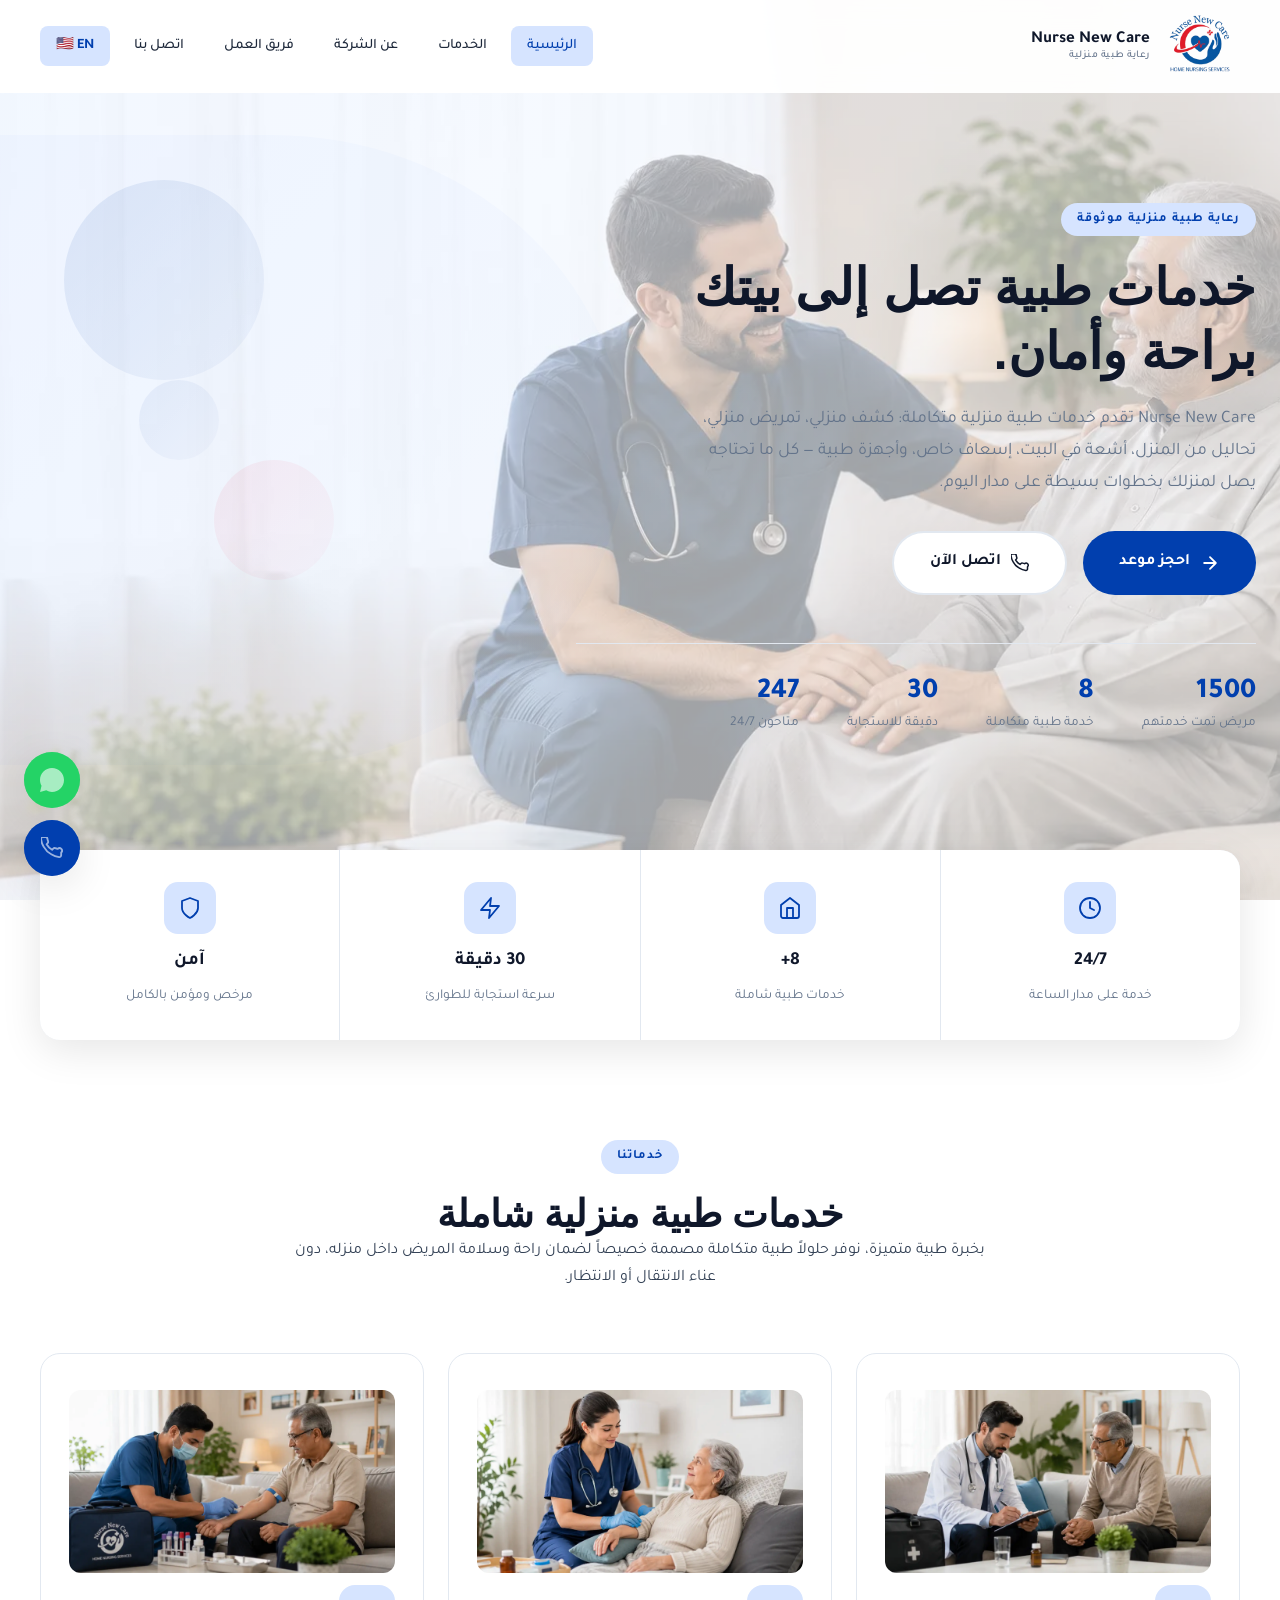
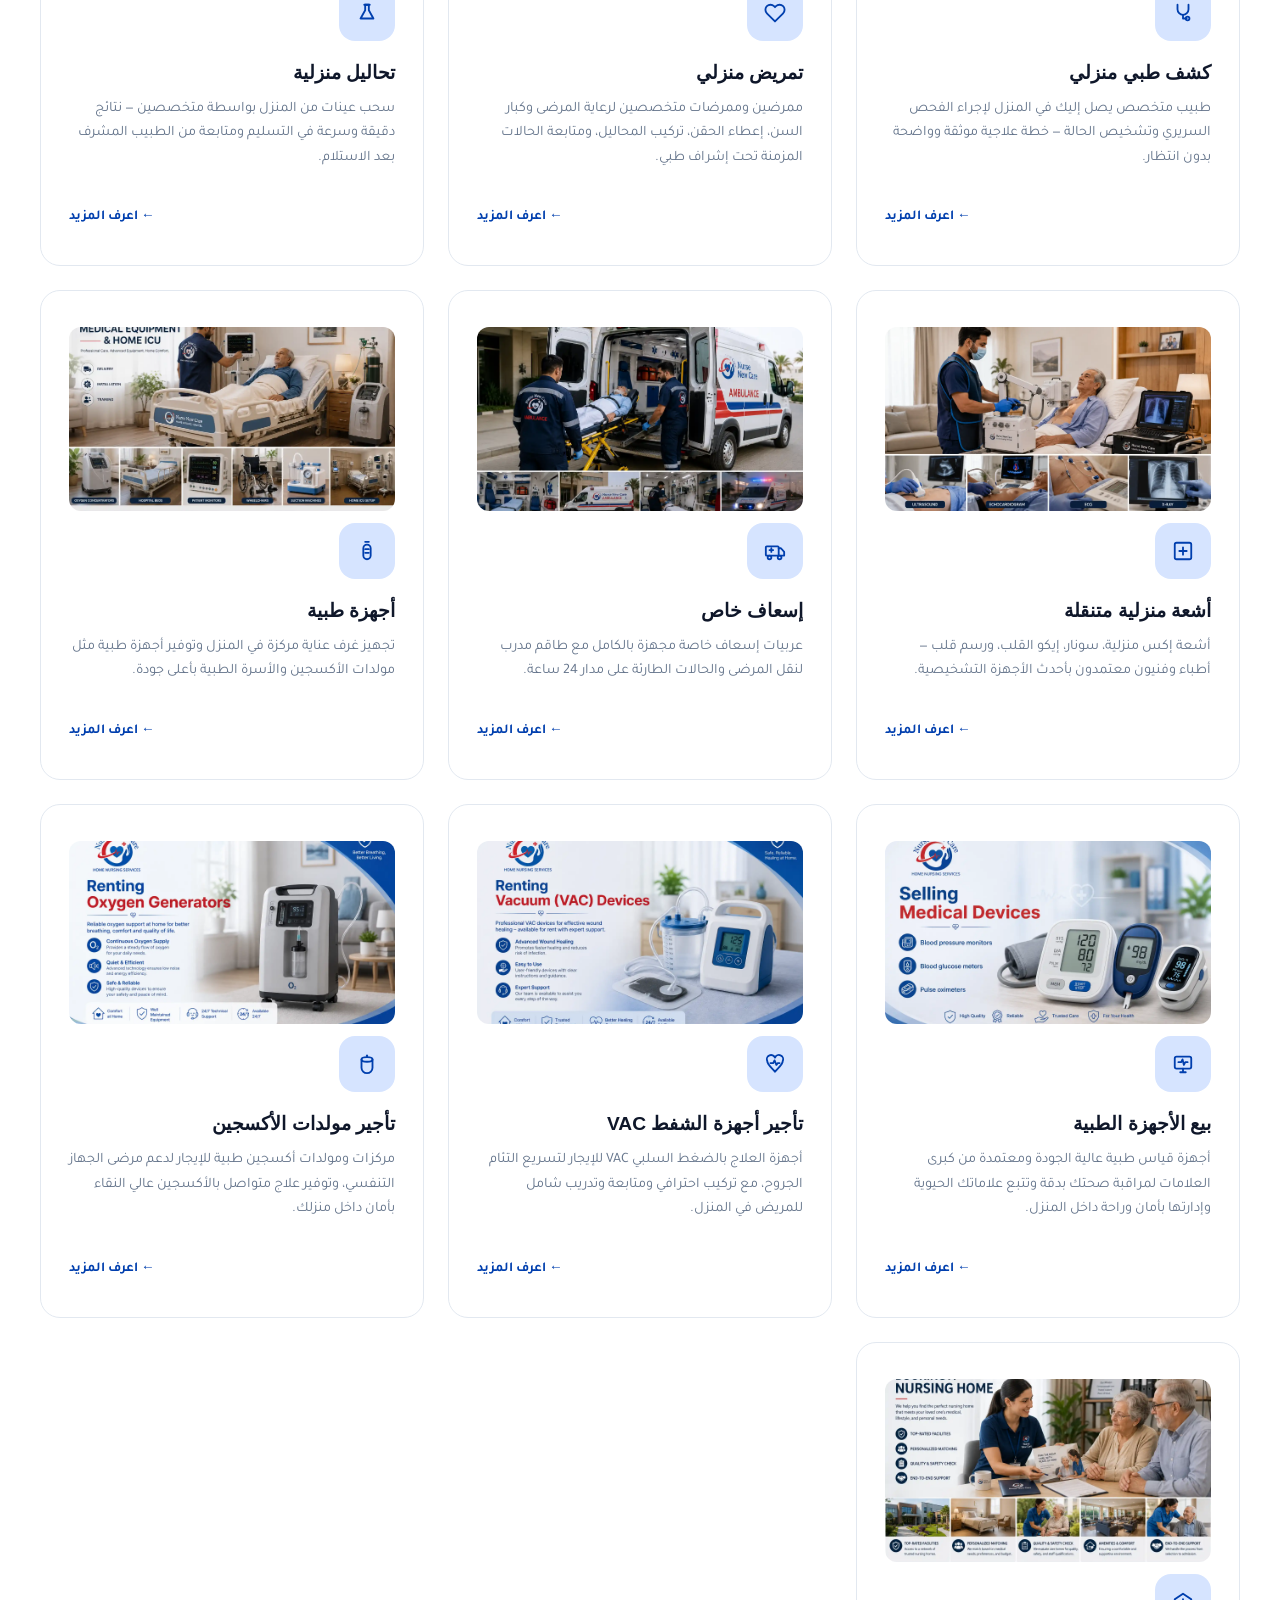
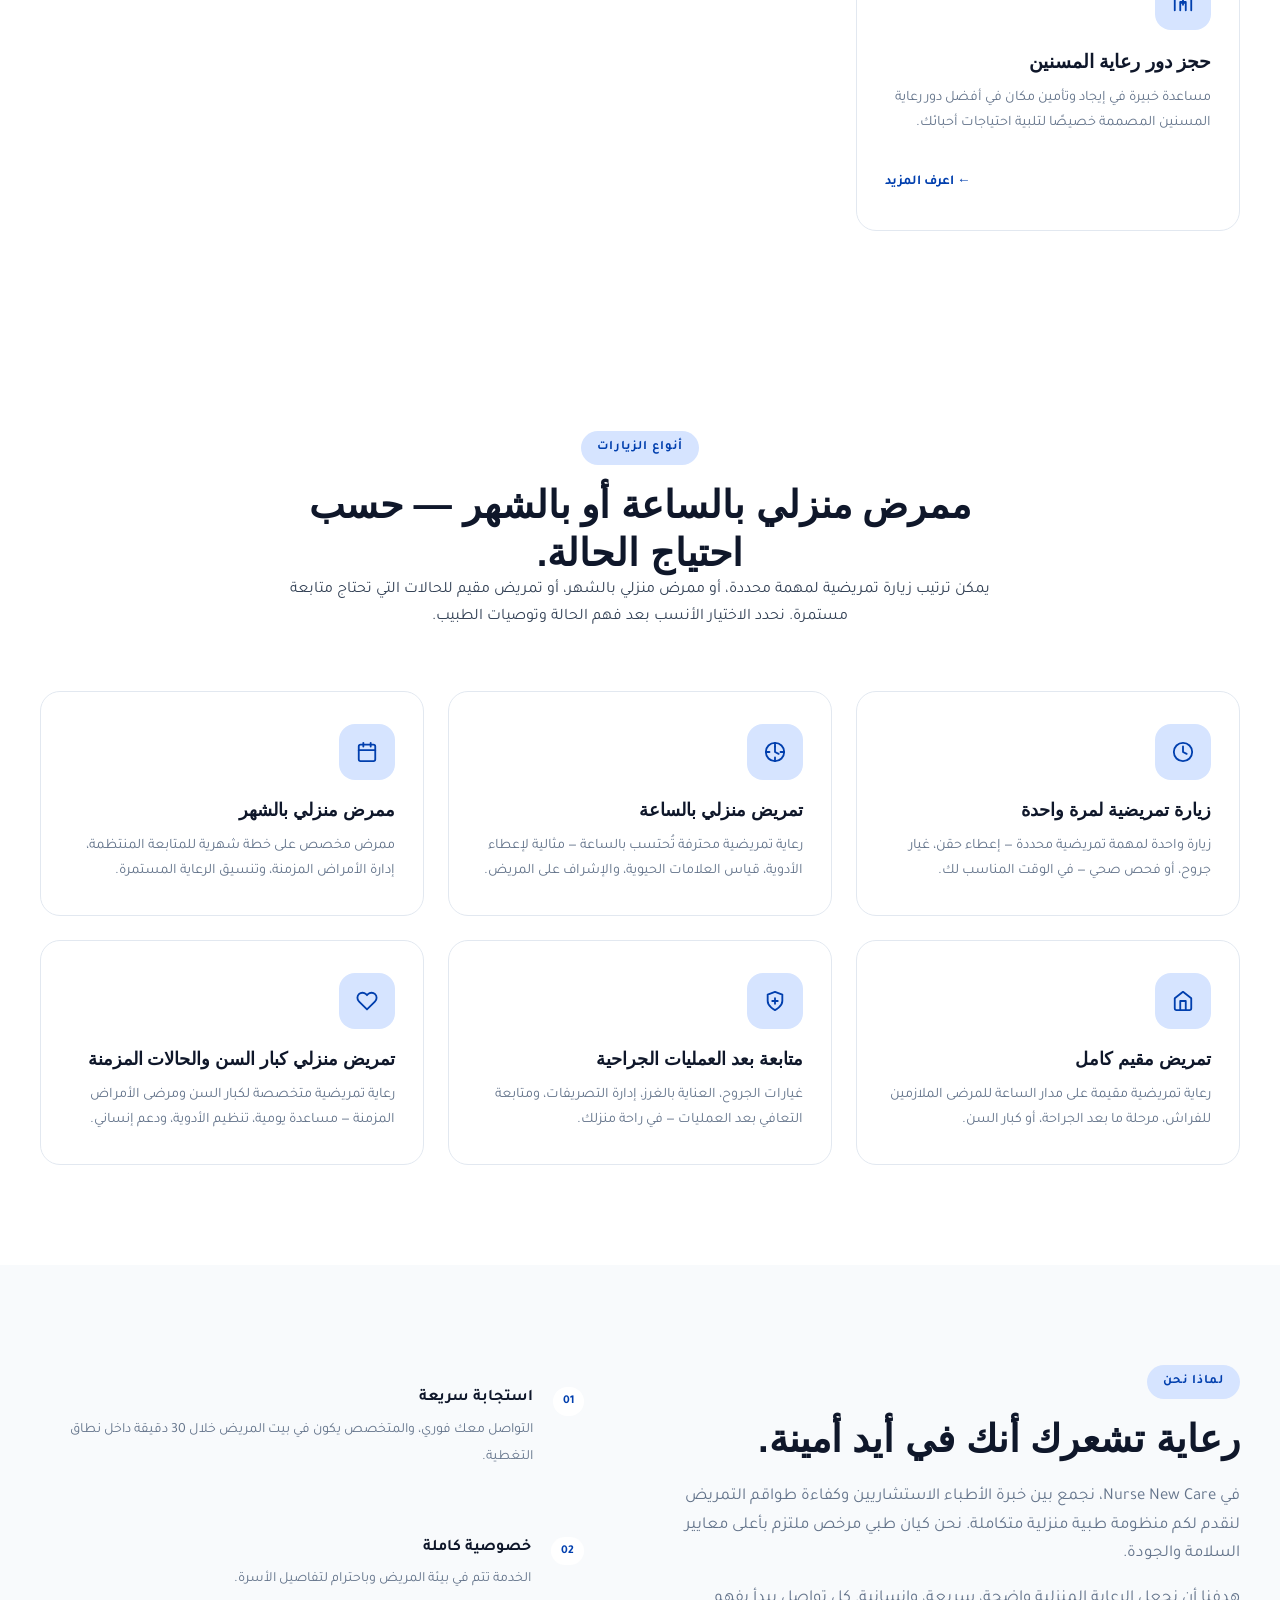
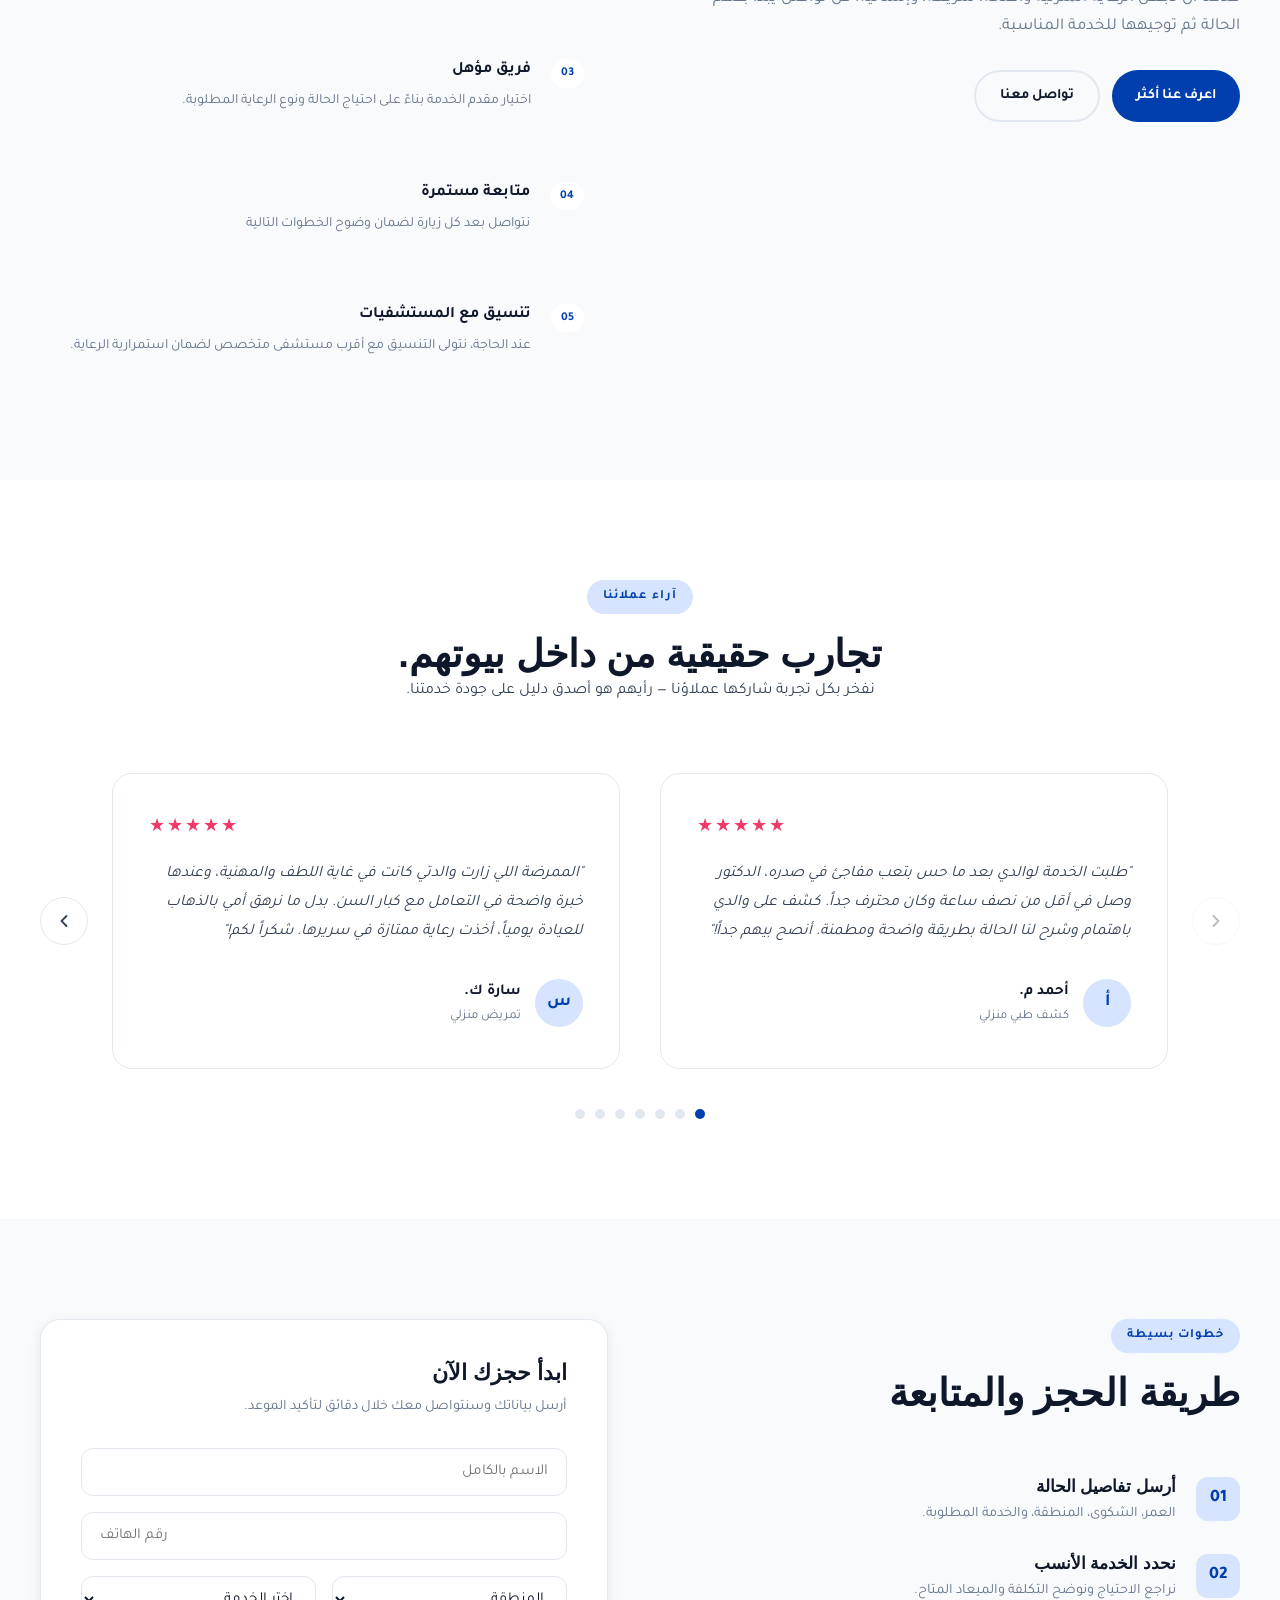
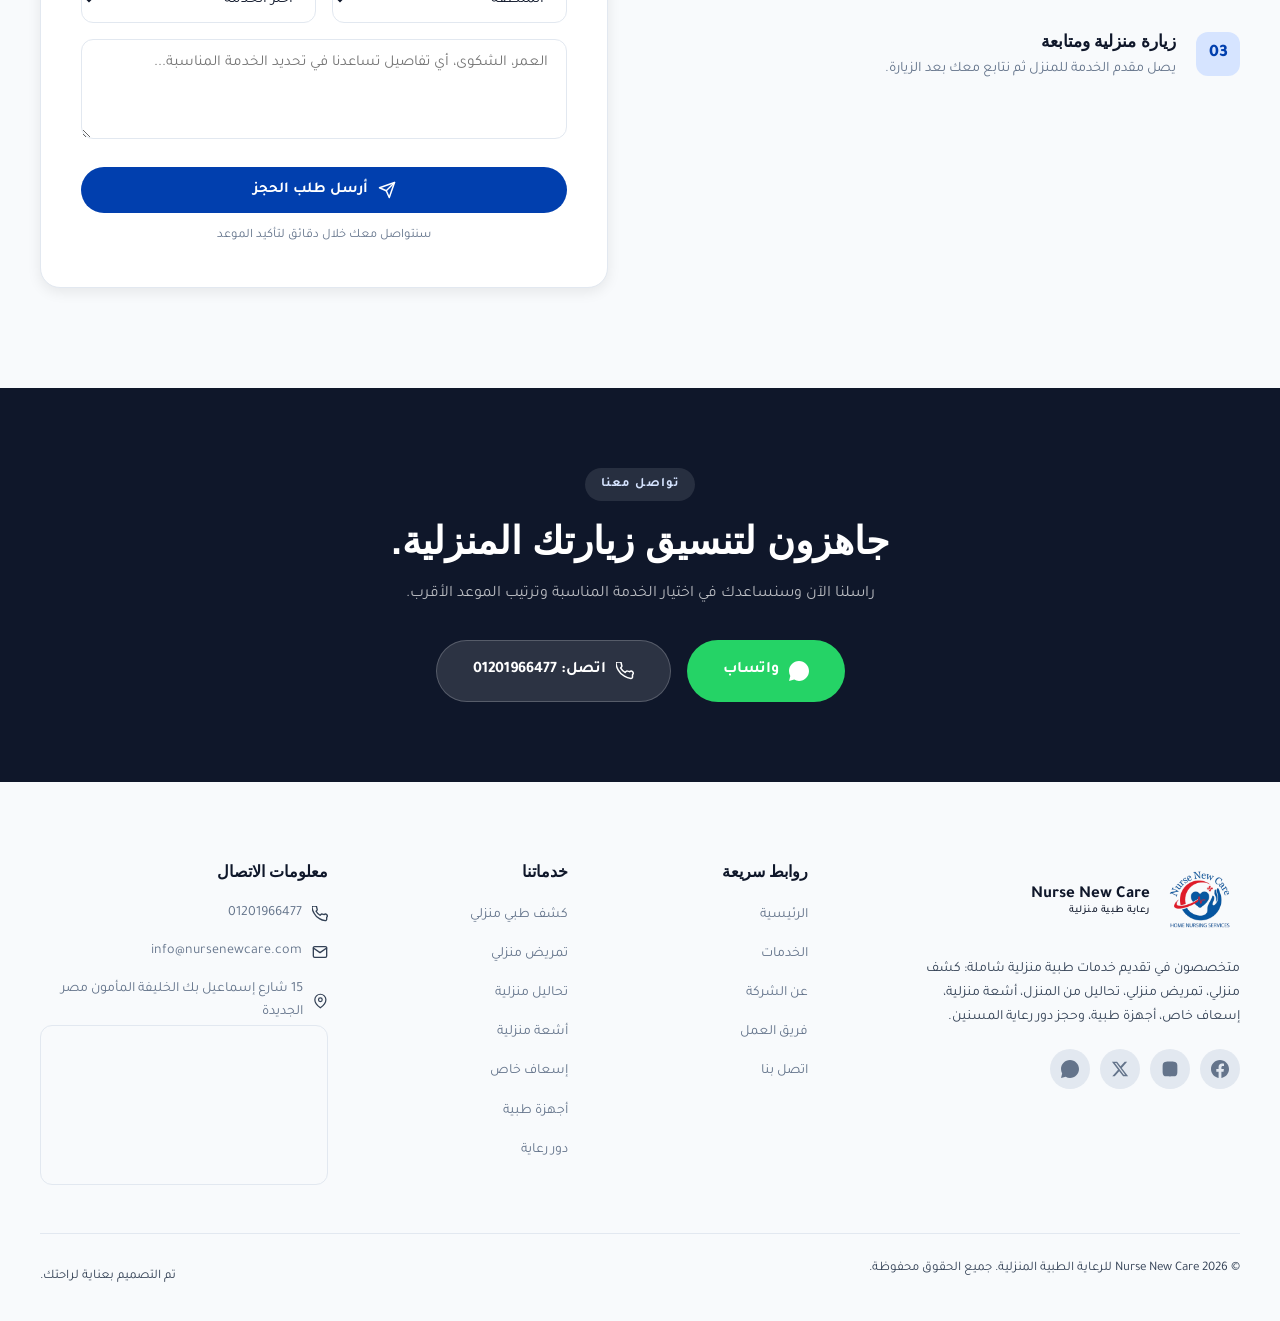
==== commit 33d58097: "Merge pull request #17 from agm0mran/new-services added 3 new services" ====
--- a/index.html
+++ b/index.html
@@ -221,6 +221,33 @@
           <span class="service-link">اعرف المزيد ←</span>
         </a>
         <a class="service-card" href="services.html">
+          <img class="service-card-img" src="images/SellingMedicalDevices.webp" alt="بيع الأجهزة الطبية" loading="lazy">
+          <span class="icon">
+            <svg width="22" height="22" viewBox="0 0 24 24" fill="none" stroke="currentColor" stroke-width="2" stroke-linecap="round" stroke-linejoin="round"><rect x="3" y="4" width="18" height="13" rx="2"/><polyline points="7 10 10 10 11.5 7 13 13 14.5 10 17 10"/><path d="M12 17v4M9 21h6"/></svg>
+          </span>
+          <h3>بيع الأجهزة الطبية</h3>
+          <p>أجهزة قياس طبية عالية الجودة ومعتمدة من كبرى العلامات لمراقبة صحتك بدقة وتتبع علاماتك الحيوية وإدارتها بأمان وراحة داخل المنزل.</p>
+          <span class="service-link">اعرف المزيد ←</span>
+        </a>
+        <a class="service-card" href="services.html">
+          <img class="service-card-img" src="images/RentingVacuum.webp" alt="تأجير أجهزة الشفط VAC" loading="lazy">
+          <span class="icon">
+            <svg width="22" height="22" viewBox="0 0 24 24" fill="none" stroke="currentColor" stroke-width="2" stroke-linecap="round" stroke-linejoin="round"><path d="M12 20.5C9 16.5 3.5 13 3.5 8.5A4.5 4.5 0 0 1 12 5a4.5 4.5 0 0 1 8.5 3.5c0 4.5-5.5 8-8.5 12z"/><path d="M7 11h3l1.5-3 2 5 1.5-2h2"/></svg>
+          </span>
+          <h3>تأجير أجهزة الشفط VAC</h3>
+          <p>أجهزة العلاج بالضغط السلبي VAC للإيجار لتسريع التئام الجروح، مع تركيب احترافي ومتابعة وتدريب شامل للمريض في المنزل.</p>
+          <span class="service-link">اعرف المزيد ←</span>
+        </a>
+        <a class="service-card" href="services.html">
+          <img class="service-card-img" src="images/RentingOxygen.webp" alt="تأجير مولدات الأكسجين" loading="lazy">
+          <span class="icon">
+            <svg width="22" height="22" viewBox="0 0 24 24" fill="none" stroke="currentColor" stroke-width="2" stroke-linecap="round" stroke-linejoin="round"><ellipse cx="12" cy="7" rx="6" ry="2.5"/><path d="M6 7v9a6 6 0 0 0 12 0V7"/><path d="M12 4.5V2.5"/></svg>
+          </span>
+          <h3>تأجير مولدات الأكسجين</h3>
+          <p>مركزات ومولدات أكسجين طبية للإيجار لدعم مرضى الجهاز التنفسي، وتوفير علاج متواصل بالأكسجين عالي النقاء بأمان داخل منزلك.</p>
+          <span class="service-link">اعرف المزيد ←</span>
+        </a>
+        <a class="service-card" href="services.html">
           <img class="service-card-img" src="images/Booking a Nursing Home.webp" alt="حجز دور رعاية المسنين" loading="lazy">
           <span class="icon">
             <svg width="22" height="22" viewBox="0 0 24 24" fill="none" stroke="currentColor" stroke-width="2" stroke-linecap="round" stroke-linejoin="round"><path d="M3 21V9l9-6 9 6v12"/><path d="M9 21V13h6v8"/><path d="M12 9v6M9 12h6"/></svg>
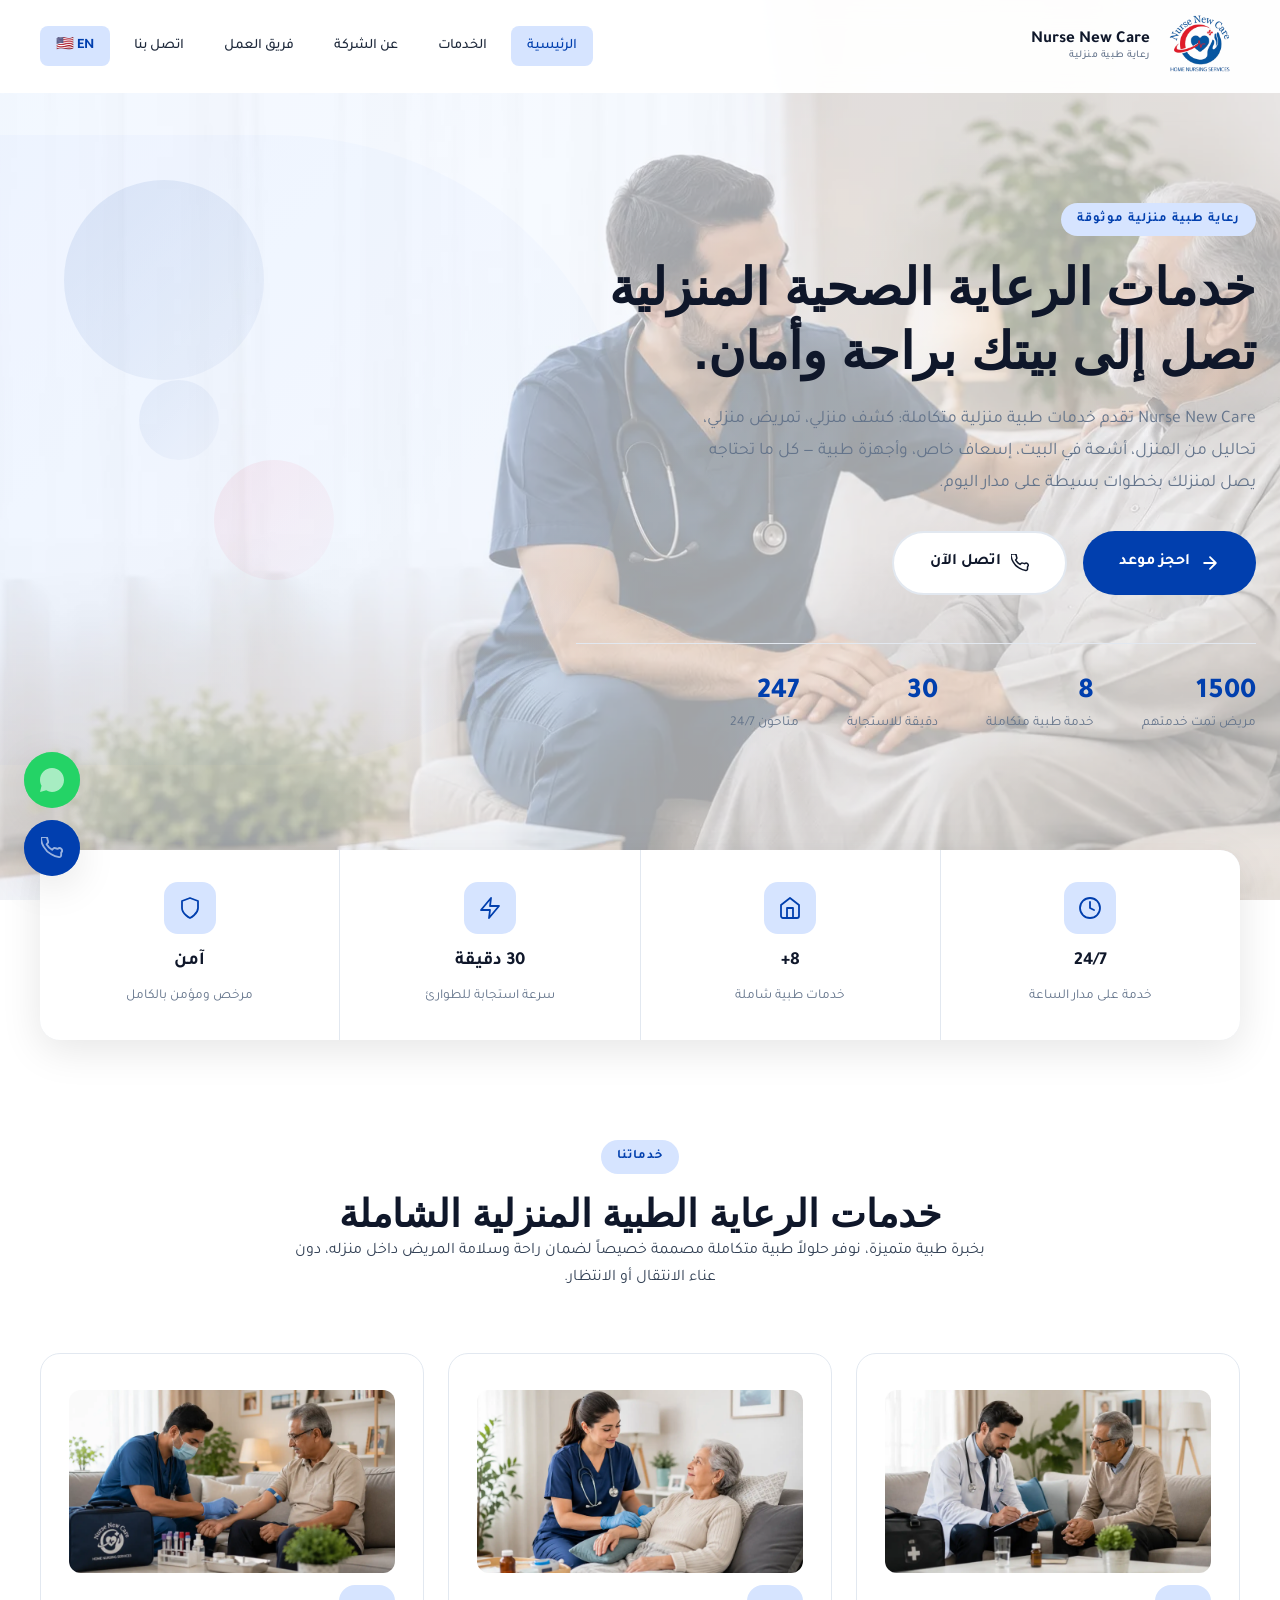
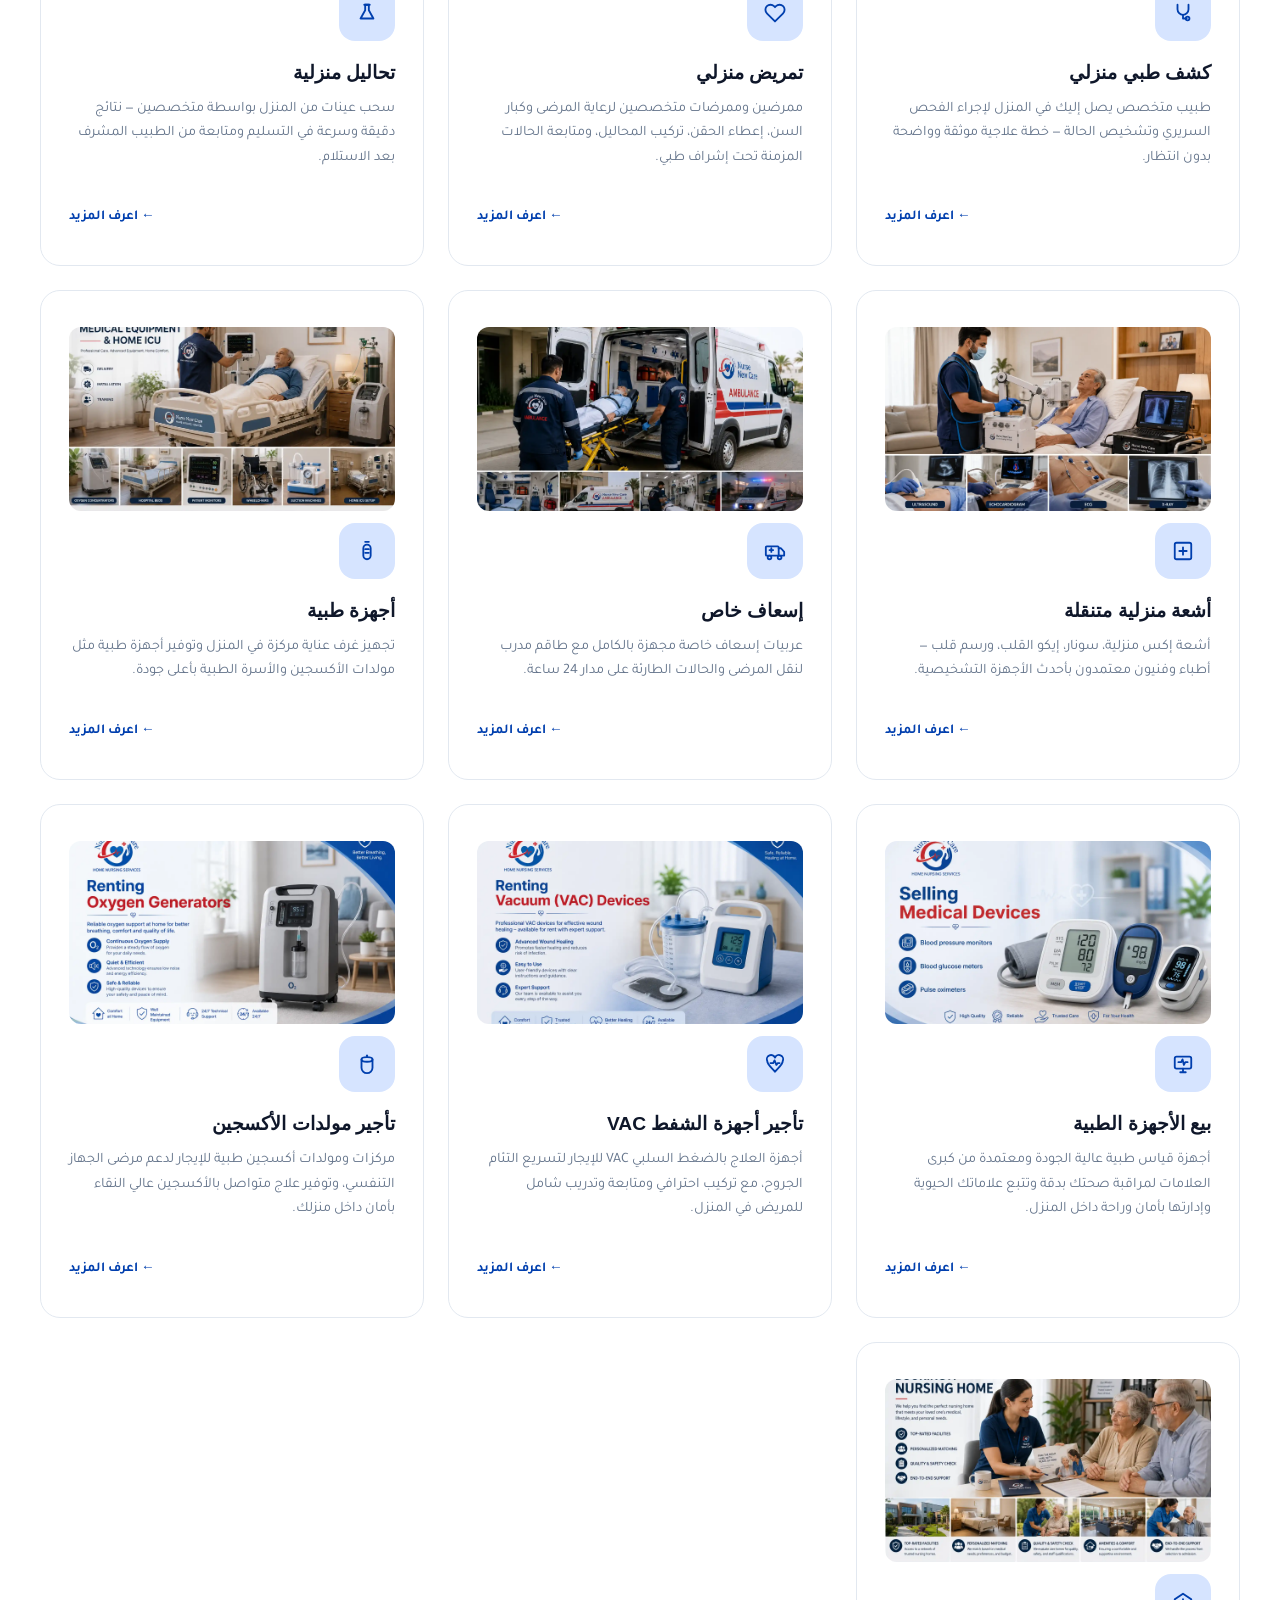
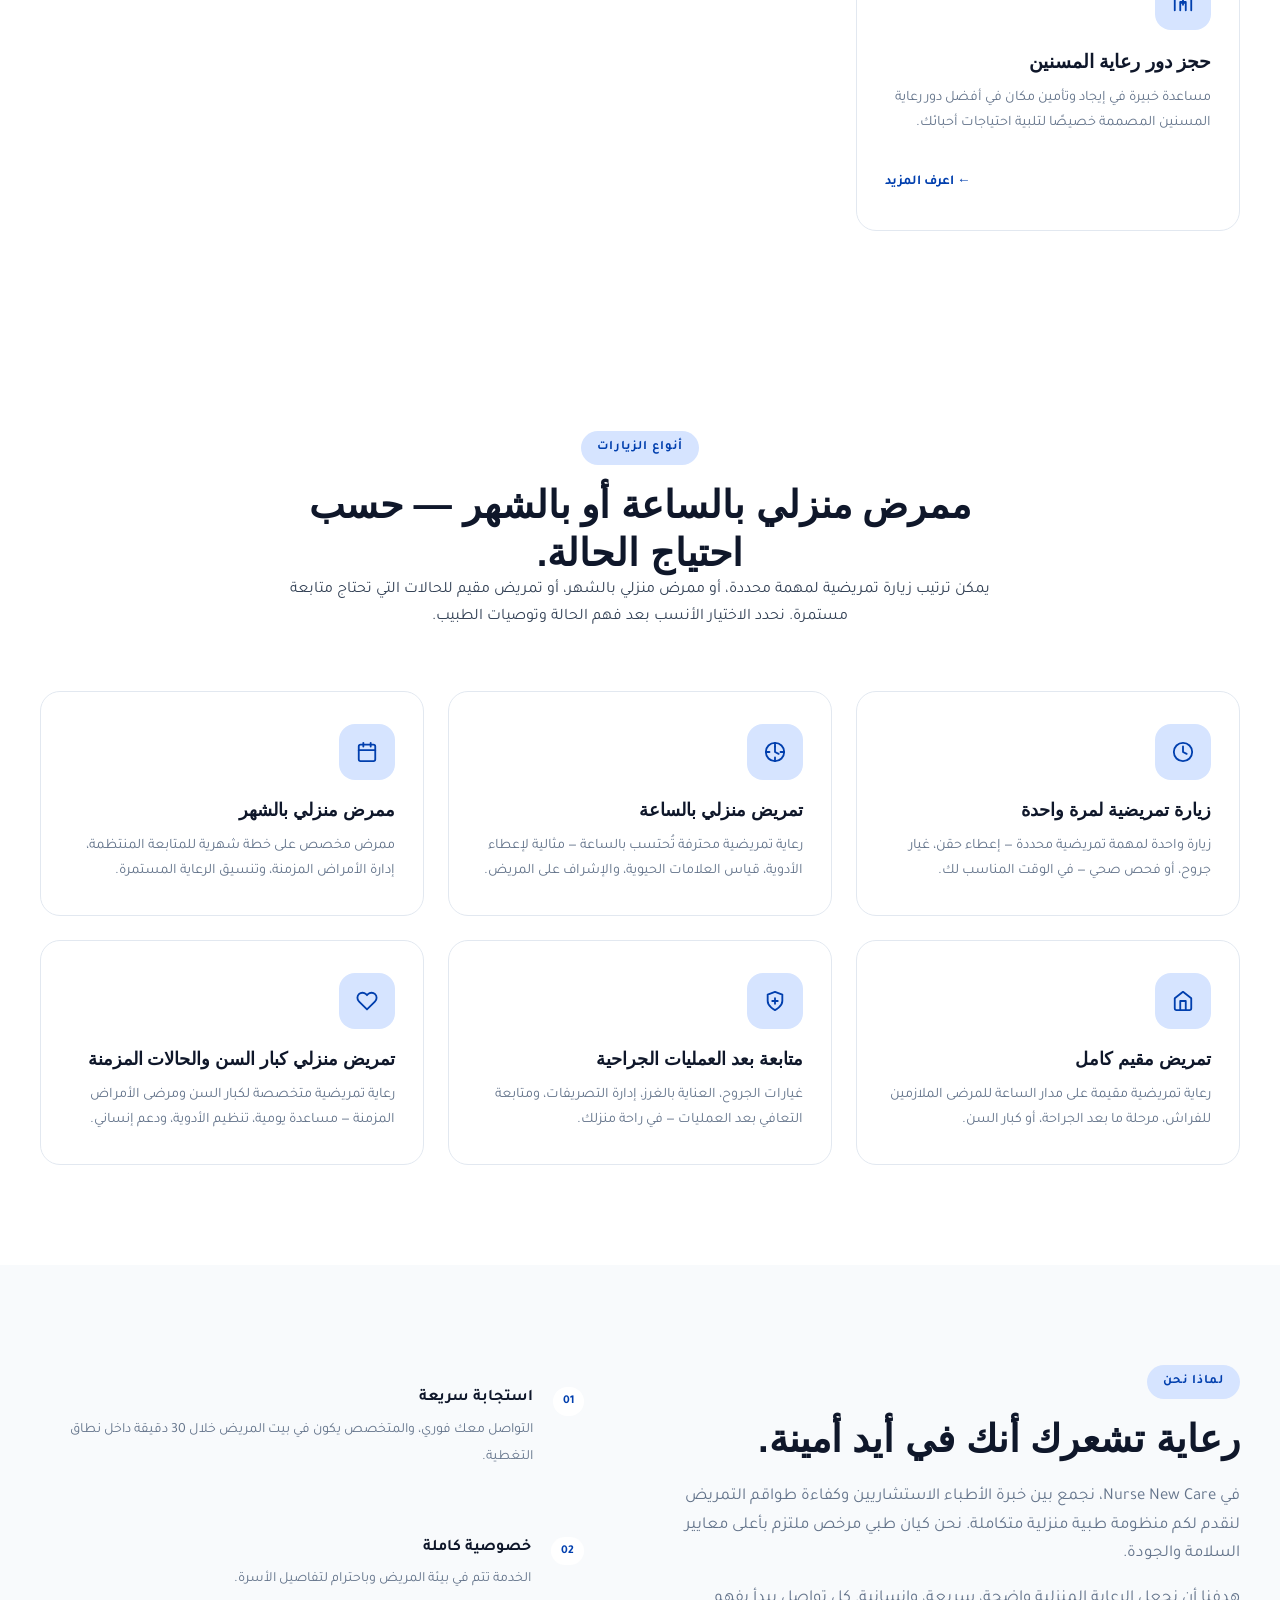
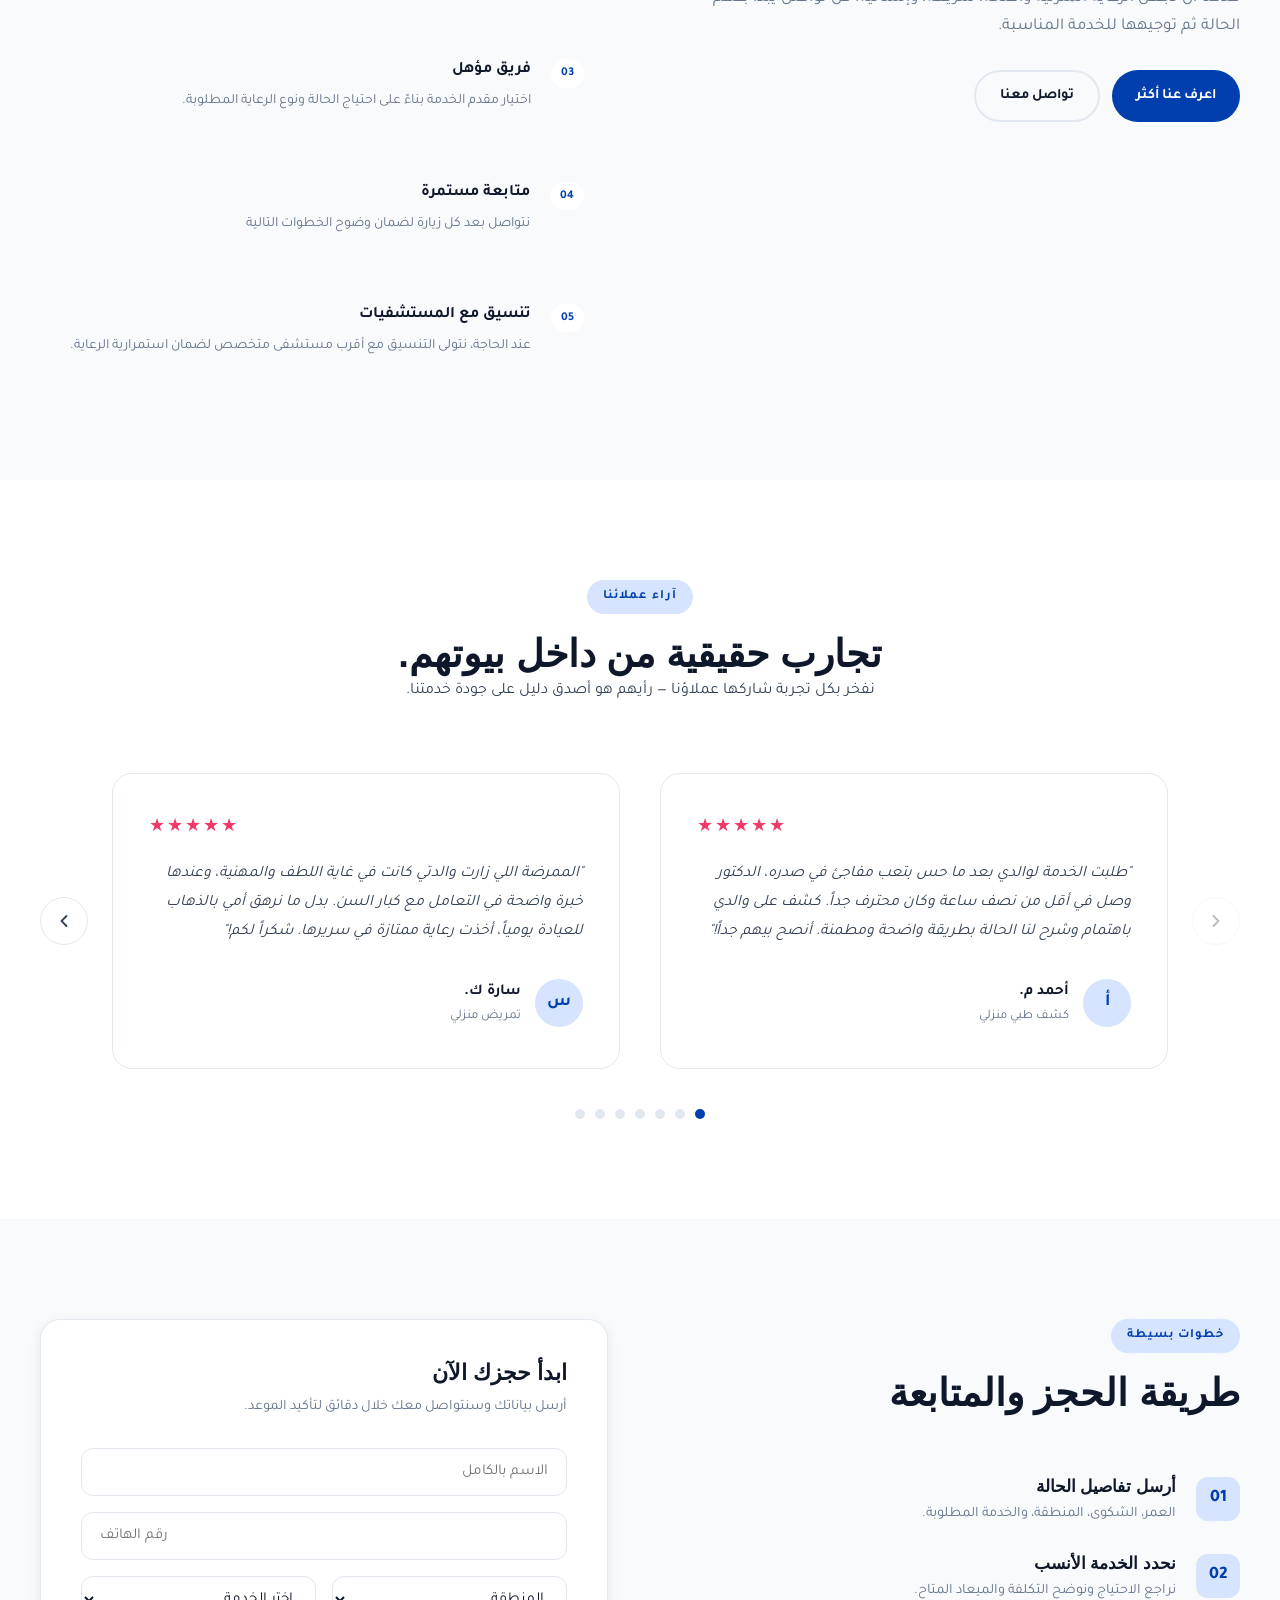
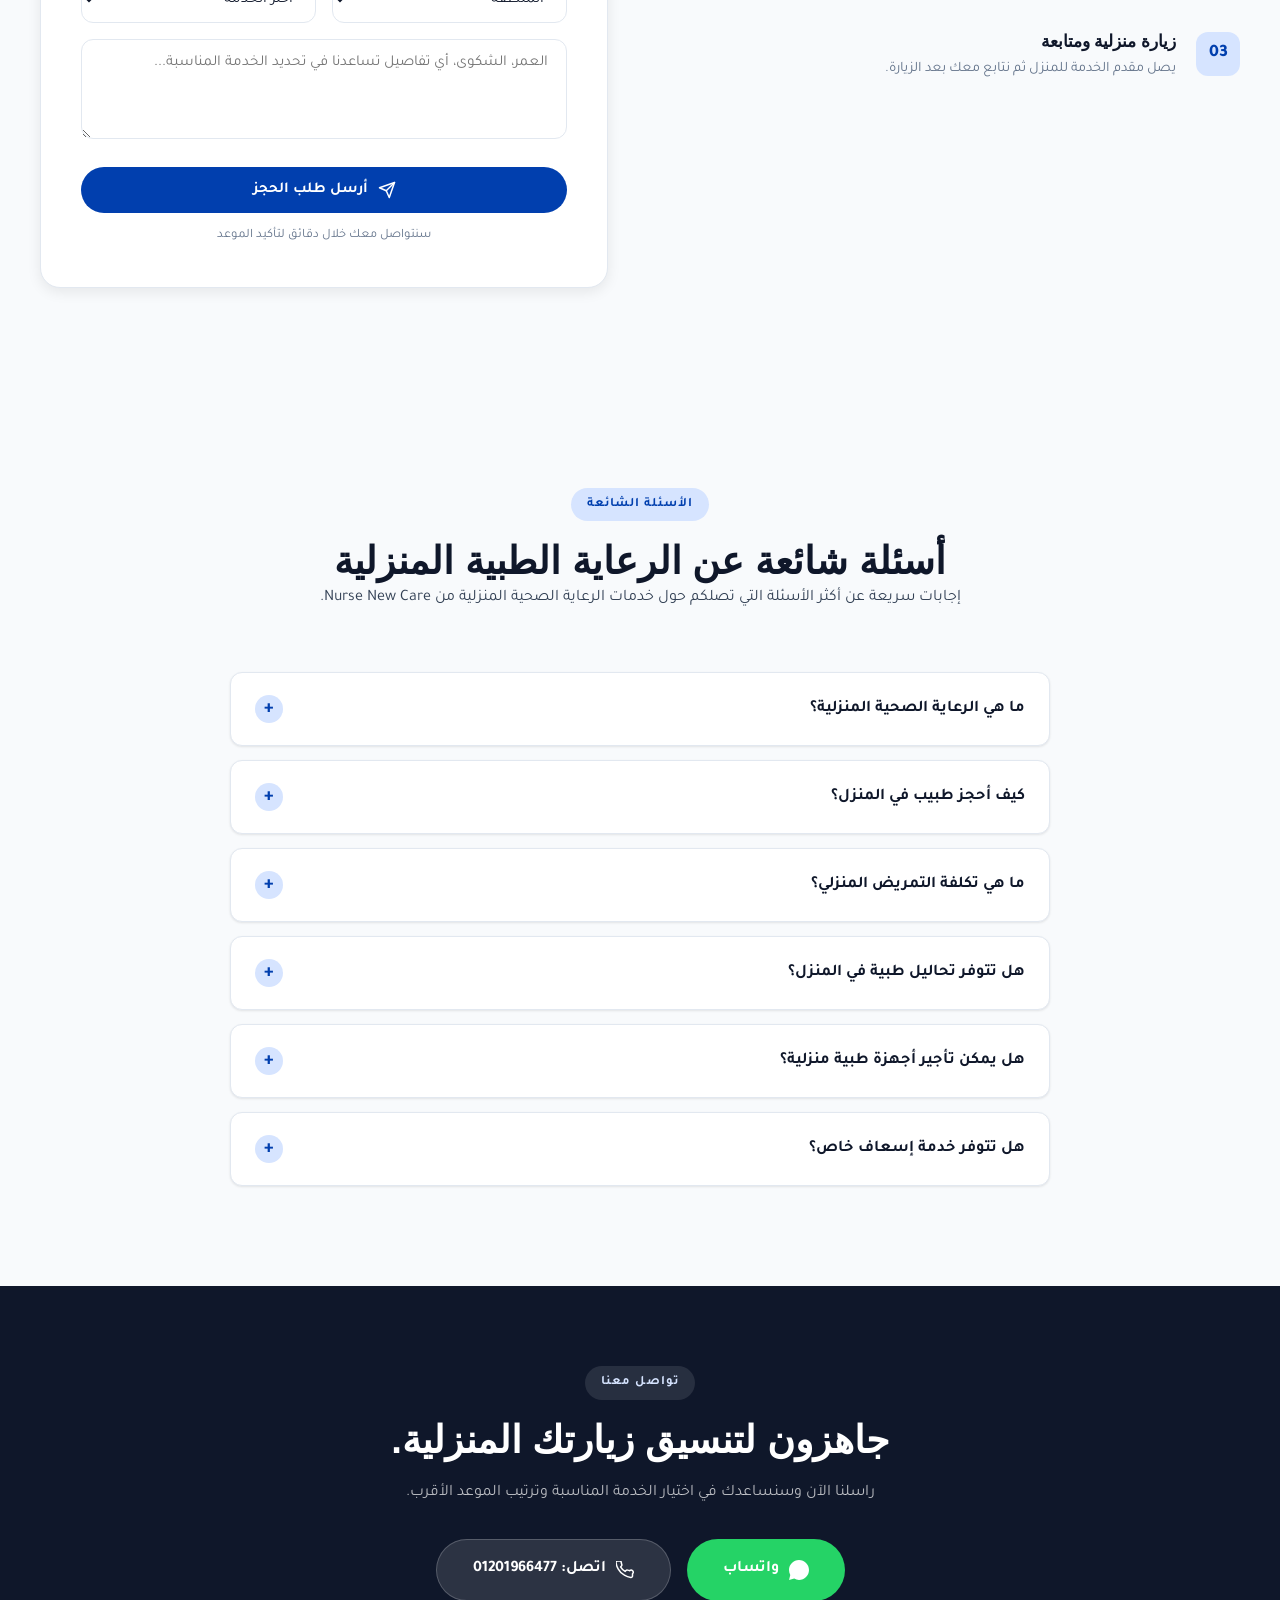
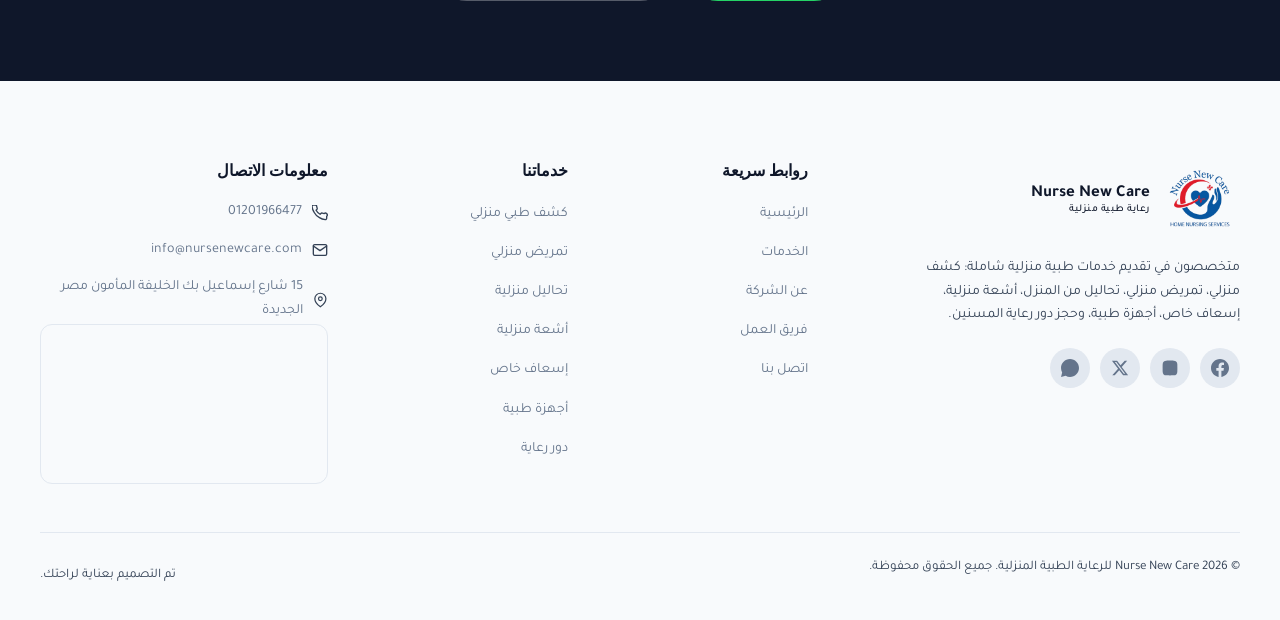
==== commit 836b0145: "Merge pull request #18 from agm0mran/improve-seo improved websites SEO to improve search appearance" ====
--- a/index.html
+++ b/index.html
@@ -4,21 +4,21 @@
   <meta charset="UTF-8">
   <meta name="viewport" content="width=device-width, initial-scale=1.0">
   <link rel="icon" type="image/png" href="images/logo.png">
-  <title>Nurse New Care | رعاية طبية منزلية</title>
-  <meta name="description" content="Nurse New Care — خدمات طبية منزلية شاملة: كشف منزلي، تمريض منزلي، تحاليل من المنزل، أشعة منزلية، إسعاف خاص وأجهزة طبية — على مدار الساعة.">
+  <title>Nurse New Care | خدمات الرعاية الطبية المنزلية في مصر</title>
+  <meta name="description" content="خدمات الرعاية الصحية المنزلية في مصر: كشف طبي منزلي، تمريض منزلي، تحاليل من المنزل، أشعة منزلية، إسعاف خاص وأجهزة طبية. متاحون على مدار الساعة — احجز الآن.">
   <link rel="canonical" href="https://nursenewcare.com/index.html">
   <link rel="alternate" hreflang="en" href="https://nursenewcare.com/en/index.html">
   <link rel="alternate" hreflang="ar" href="https://nursenewcare.com/index.html">
   <link rel="alternate" hreflang="x-default" href="https://nursenewcare.com/index.html">
   <meta property="og:type" content="website">
-  <meta property="og:title" content="Nurse New Care | رعاية طبية منزلية">
-  <meta property="og:description" content="Nurse New Care — خدمات طبية منزلية شاملة: كشف منزلي، تمريض منزلي، تحاليل من المنزل، أشعة منزلية، إسعاف خاص وأجهزة طبية — على مدار الساعة.">
+  <meta property="og:title" content="Nurse New Care | خدمات الرعاية الطبية المنزلية في مصر">
+  <meta property="og:description" content="خدمات الرعاية الصحية المنزلية في مصر: كشف طبي منزلي، تمريض منزلي، تحاليل من المنزل، أشعة منزلية، إسعاف خاص وأجهزة طبية. متاحون على مدار الساعة — احجز الآن.">
   <meta property="og:url" content="https://nursenewcare.com/index.html">
   <meta property="og:image" content="https://nursenewcare.com/images/og-image.jpg">
   <meta property="og:locale" content="ar_AR">
   <meta name="twitter:card" content="summary_large_image">
-  <meta name="twitter:title" content="Nurse New Care | رعاية طبية منزلية">
-  <meta name="twitter:description" content="Nurse New Care — خدمات طبية منزلية شاملة: كشف منزلي، تمريض منزلي، تحاليل من المنزل، أشعة منزلية، إسعاف خاص وأجهزة طبية — على مدار الساعة.">
+  <meta name="twitter:title" content="Nurse New Care | خدمات الرعاية الطبية المنزلية في مصر">
+  <meta name="twitter:description" content="خدمات الرعاية الصحية المنزلية في مصر: كشف طبي منزلي، تمريض منزلي، تحاليل من المنزل، أشعة منزلية، إسعاف خاص وأجهزة طبية. متاحون على مدار الساعة — احجز الآن.">
   <script type="application/ld+json">
   {
     "@context": "https://schema.org",
@@ -34,7 +34,22 @@
       "addressLocality": "القاهرة",
       "addressCountry": "EG"
     },
-    "areaServed": { "@type": "City", "name": "القاهرة" },
+    "areaServed": [
+      { "@type": "City", "name": "القاهرة" },
+      { "@type": "City", "name": "الجيزة" },
+      { "@type": "City", "name": "الإسكندرية" }
+    ],
+    "openingHoursSpecification": {
+      "@type": "OpeningHoursSpecification",
+      "dayOfWeek": ["Monday", "Tuesday", "Wednesday", "Thursday", "Friday", "Saturday", "Sunday"],
+      "opens": "00:00",
+      "closes": "23:59"
+    },
+    "geo": {
+      "@type": "GeoCoordinates",
+      "latitude": 30.0865,
+      "longitude": 31.2961
+    },
     "priceRange": "$$",
     "aggregateRating": {
       "@type": "AggregateRating",
@@ -44,6 +59,62 @@
     },
     "sameAs": [
       "https://wa.me/201201966477"
+    ]
+  }
+  </script>
+  <script type="application/ld+json">
+  {
+    "@context": "https://schema.org",
+    "@type": "FAQPage",
+    "mainEntity": [
+      {
+        "@type": "Question",
+        "name": "ما هي الرعاية الصحية المنزلية؟",
+        "acceptedAnswer": {
+          "@type": "Answer",
+          "text": "الرعاية الصحية المنزلية هي تقديم خدمات طبية وتمريضية متكاملة للمريض داخل منزله: كشف طبي منزلي، تمريض منزلي، تحاليل منزلية، أشعة منزلية، إسعاف خاص، وأجهزة طبية — دون الحاجة إلى الذهاب للمستشفى أو العيادة."
+        }
+      },
+      {
+        "@type": "Question",
+        "name": "كيف أحجز طبيب في المنزل؟",
+        "acceptedAnswer": {
+          "@type": "Answer",
+          "text": "يمكنك حجز زيارة طبيب للمنزل عبر واتساب أو الهاتف أو نموذج الحجز في الموقع. نوفر استجابة سريعة خلال 30 دقيقة داخل نطاق التغطية في القاهرة والجيزة والإسكندرية."
+        }
+      },
+      {
+        "@type": "Question",
+        "name": "ما هي تكلفة التمريض المنزلي؟",
+        "acceptedAnswer": {
+          "@type": "Answer",
+          "text": "تعتمد تكلفة التمريض المنزلي على نوع الخدمة وعدد ساعات الزيارة وحالة المريض: زيارة تمريضية لمرة واحدة، تمريض منزلي بالساعة، أو ممرض منزلي بالشهر. تواصل معنا لتحديد التكلفة المناسبة بعد فهم الحالة."
+        }
+      },
+      {
+        "@type": "Question",
+        "name": "هل تتوفر تحاليل طبية في المنزل؟",
+        "acceptedAnswer": {
+          "@type": "Answer",
+          "text": "نعم، نقدم خدمة سحب عينات من المنزل بواسطة فنيين متخصصين مع تسليم نتائج دقيقة وسريعة ومتابعة من الطبيب المشرف — تحليل دم في المنزل وتحاليل طبية منزلية متكاملة."
+        }
+      },
+      {
+        "@type": "Question",
+        "name": "هل يمكن تأجير أجهزة طبية منزلية؟",
+        "acceptedAnswer": {
+          "@type": "Answer",
+          "text": "نعم، نوفر تأجير الأجهزة الطبية في المنزل مثل مولدات الأكسجين وأجهزة العناية المركزة المنزلية وأجهزة قياس الضغط والسكر، مع التركيب والتدريب والمتابعة."
+        }
+      },
+      {
+        "@type": "Question",
+        "name": "هل تتوفر خدمة إسعاف خاص؟",
+        "acceptedAnswer": {
+          "@type": "Answer",
+          "text": "نعم، تتوفر سيارة إسعاف خاصة مجهزة بالكامل مع طاقم مدرب لنقل المرضى والحالات الطارئة على مدار 24 ساعة، مع تنسيق كامل مع المستشفيات."
+        }
+      }
     ]
   }
   </script>
@@ -87,7 +158,7 @@
     <section class="hero">
       <div class="hero-content">
         <span class="eyebrow">رعاية طبية منزلية موثوقة</span>
-        <h1>خدمات طبية تصل إلى بيتك براحة وأمان.</h1>
+        <h1>خدمات الرعاية الصحية المنزلية تصل إلى بيتك براحة وأمان.</h1>
         <p class="hero-copy">Nurse New Care تقدم خدمات طبية منزلية متكاملة: كشف منزلي، تمريض منزلي، تحاليل من المنزل، أشعة في البيت، إسعاف خاص، وأجهزة طبية — كل ما تحتاجه يصل لمنزلك بخطوات بسيطة على مدار اليوم.</p>
         <div class="hero-actions">
           <a class="btn-hero-primary" href="contact.html">
@@ -162,12 +233,12 @@
     <section class="section" id="services">
       <div class="section-heading">
         <span class="eyebrow">خدماتنا</span>
-        <h2>خدمات طبية منزلية شاملة</h2>
+        <h2>خدمات الرعاية الطبية المنزلية الشاملة</h2>
         <p>بخبرة طبية متميزة، نوفر حلولاً طبية متكاملة مصممة خصيصاً لضمان راحة وسلامة المريض داخل منزله، دون عناء الانتقال أو الانتظار.</p>
       </div>
       <div class="services-grid">
-        <a class="service-card" href="services.html">
-          <img class="service-card-img" src="images/Doctor at Home.webp" alt="كشف طبي منزلي" loading="lazy">
+        <a class="service-card" href="services.html#kashf-tibi">
+          <img class="service-card-img" src="images/Doctor at Home.webp" alt="كشف طبي منزلي - طبيب في المنزل" loading="lazy">
           <span class="icon">
             <svg width="22" height="22" viewBox="0 0 24 24" fill="none" stroke="currentColor" stroke-width="2" stroke-linecap="round" stroke-linejoin="round"><path d="M6 3v5a6 6 0 0012 0V3"/><path d="M12 14v4h4"/><circle cx="17" cy="18" r="2"/></svg>
           </span>
@@ -175,8 +246,8 @@
           <p>طبيب متخصص يصل إليك في المنزل لإجراء الفحص السريري وتشخيص الحالة — خطة علاجية موثقة وواضحة بدون انتظار.</p>
           <span class="service-link">اعرف المزيد ←</span>
         </a>
-        <a class="service-card" href="services.html">
-          <img class="service-card-img" src="images/Home Nursing Care.webp" alt="تمريض منزلي" loading="lazy">
+        <a class="service-card" href="services.html#tamreed-manzili">
+          <img class="service-card-img" src="images/Home Nursing Care.webp" alt="تمريض منزلي - ممرض في المنزل" loading="lazy">
           <span class="icon">
             <svg width="22" height="22" viewBox="0 0 24 24" fill="none" stroke="currentColor" stroke-width="2" stroke-linecap="round" stroke-linejoin="round"><path d="M20.84 4.61a5.5 5.5 0 00-7.78 0L12 5.67l-1.06-1.06a5.5 5.5 0 00-7.78 7.78l1.06 1.06L12 21.23l7.78-7.78 1.06-1.06a5.5 5.5 0 000-7.78z"/></svg>
           </span>
@@ -184,8 +255,8 @@
           <p>ممرضين وممرضات متخصصين لرعاية المرضى وكبار السن، إعطاء الحقن، تركيب المحاليل، ومتابعة الحالات المزمنة تحت إشراف طبي.</p>
           <span class="service-link">اعرف المزيد ←</span>
         </a>
-        <a class="service-card" href="services.html">
-          <img class="service-card-img" src="images/Home Lab Tests.webp" alt="تحاليل منزلية" loading="lazy">
+        <a class="service-card" href="services.html#tahalil-manzili">
+          <img class="service-card-img" src="images/Home Lab Tests.webp" alt="تحاليل منزلية - سحب عينات من المنزل" loading="lazy">
           <span class="icon">
             <svg width="22" height="22" viewBox="0 0 24 24" fill="none" stroke="currentColor" stroke-width="2" stroke-linecap="round" stroke-linejoin="round"><path d="M9 3h6"/><path d="M10 3v6l-5 9h14l-5-9V3z"/></svg>
           </span>
@@ -193,8 +264,8 @@
           <p>سحب عينات من المنزل بواسطة متخصصين — نتائج دقيقة وسرعة في التسليم ومتابعة من الطبيب المشرف بعد الاستلام.</p>
           <span class="service-link">اعرف المزيد ←</span>
         </a>
-        <a class="service-card" href="services.html">
-          <img class="service-card-img" src="images/Mobile X-Ray & Imaging.webp" alt="أشعة منزلية متنقلة" loading="lazy">
+        <a class="service-card" href="services.html#asha-manzili">
+          <img class="service-card-img" src="images/Mobile X-Ray & Imaging.webp" alt="أشعة منزلية متنقلة - تصوير طبي في المنزل" loading="lazy">
           <span class="icon">
             <svg width="22" height="22" viewBox="0 0 24 24" fill="none" stroke="currentColor" stroke-width="2" stroke-linecap="round" stroke-linejoin="round"><rect x="3" y="3" width="18" height="18" rx="2"/><path d="M12 8v8M8 12h8"/></svg>
           </span>
@@ -202,8 +273,8 @@
           <p>أشعة إكس منزلية، سونار، إيكو القلب، ورسم قلب — أطباء وفنيون معتمدون بأحدث الأجهزة التشخيصية.</p>
           <span class="service-link">اعرف المزيد ←</span>
         </a>
-        <a class="service-card" href="services.html">
-          <img class="service-card-img" src="images/Private Ambulance Service.webp" alt="إسعاف خاص" loading="lazy">
+        <a class="service-card" href="services.html#esaf-khas">
+          <img class="service-card-img" src="images/Private Ambulance Service.webp" alt="إسعاف خاص - سيارة إسعاف خاصة" loading="lazy">
           <span class="icon">
             <svg width="22" height="22" viewBox="0 0 24 24" fill="none" stroke="currentColor" stroke-width="2" stroke-linecap="round" stroke-linejoin="round"><rect x="2" y="7" width="14" height="10" rx="1"/><path d="M16 9h2.5l3.5 4v4h-6"/><circle cx="6" cy="19" r="2"/><circle cx="17" cy="19" r="2"/><path d="M6 11h4M8 9v4"/></svg>
           </span>
@@ -211,8 +282,8 @@
           <p>عربيات إسعاف خاصة مجهزة بالكامل مع طاقم مدرب لنقل المرضى والحالات الطارئة على مدار 24 ساعة.</p>
           <span class="service-link">اعرف المزيد ←</span>
         </a>
-        <a class="service-card" href="services.html">
-          <img class="service-card-img" src="images/Medical Equipment & Home ICU.webp" alt="أجهزة طبية" loading="lazy">
+        <a class="service-card" href="services.html#ajhiza-tibbiya">
+          <img class="service-card-img" src="images/Medical Equipment & Home ICU.webp" alt="أجهزة طبية منزلية - تأجير أجهزة العناية المركزة" loading="lazy">
           <span class="icon">
             <svg width="22" height="22" viewBox="0 0 24 24" fill="none" stroke="currentColor" stroke-width="2" stroke-linecap="round" stroke-linejoin="round"><rect x="8" y="5" width="8" height="16" rx="4"/><path d="M10 2h4"/><path d="M10 10h4M10 14h4"/></svg>
           </span>
@@ -220,8 +291,8 @@
           <p>تجهيز غرف عناية مركزة في المنزل وتوفير أجهزة طبية مثل مولدات الأكسجين والأسرة الطبية بأعلى جودة.</p>
           <span class="service-link">اعرف المزيد ←</span>
         </a>
-        <a class="service-card" href="services.html">
-          <img class="service-card-img" src="images/SellingMedicalDevices.webp" alt="بيع الأجهزة الطبية" loading="lazy">
+        <a class="service-card" href="services.html#bay3-ajhiza">
+          <img class="service-card-img" src="images/SellingMedicalDevices.webp" alt="بيع أجهزة قياس طبية منزلية" loading="lazy">
           <span class="icon">
             <svg width="22" height="22" viewBox="0 0 24 24" fill="none" stroke="currentColor" stroke-width="2" stroke-linecap="round" stroke-linejoin="round"><rect x="3" y="4" width="18" height="13" rx="2"/><polyline points="7 10 10 10 11.5 7 13 13 14.5 10 17 10"/><path d="M12 17v4M9 21h6"/></svg>
           </span>
@@ -229,7 +300,7 @@
           <p>أجهزة قياس طبية عالية الجودة ومعتمدة من كبرى العلامات لمراقبة صحتك بدقة وتتبع علاماتك الحيوية وإدارتها بأمان وراحة داخل المنزل.</p>
           <span class="service-link">اعرف المزيد ←</span>
         </a>
-        <a class="service-card" href="services.html">
+        <a class="service-card" href="services.html#tajir-vac">
           <img class="service-card-img" src="images/RentingVacuum.webp" alt="تأجير أجهزة الشفط VAC" loading="lazy">
           <span class="icon">
             <svg width="22" height="22" viewBox="0 0 24 24" fill="none" stroke="currentColor" stroke-width="2" stroke-linecap="round" stroke-linejoin="round"><path d="M12 20.5C9 16.5 3.5 13 3.5 8.5A4.5 4.5 0 0 1 12 5a4.5 4.5 0 0 1 8.5 3.5c0 4.5-5.5 8-8.5 12z"/><path d="M7 11h3l1.5-3 2 5 1.5-2h2"/></svg>
@@ -238,8 +309,8 @@
           <p>أجهزة العلاج بالضغط السلبي VAC للإيجار لتسريع التئام الجروح، مع تركيب احترافي ومتابعة وتدريب شامل للمريض في المنزل.</p>
           <span class="service-link">اعرف المزيد ←</span>
         </a>
-        <a class="service-card" href="services.html">
-          <img class="service-card-img" src="images/RentingOxygen.webp" alt="تأجير مولدات الأكسجين" loading="lazy">
+        <a class="service-card" href="services.html#tajir-aksjin">
+          <img class="service-card-img" src="images/RentingOxygen.webp" alt="تأجير مولدات الأكسجين الطبية" loading="lazy">
           <span class="icon">
             <svg width="22" height="22" viewBox="0 0 24 24" fill="none" stroke="currentColor" stroke-width="2" stroke-linecap="round" stroke-linejoin="round"><ellipse cx="12" cy="7" rx="6" ry="2.5"/><path d="M6 7v9a6 6 0 0 0 12 0V7"/><path d="M12 4.5V2.5"/></svg>
           </span>
@@ -247,8 +318,8 @@
           <p>مركزات ومولدات أكسجين طبية للإيجار لدعم مرضى الجهاز التنفسي، وتوفير علاج متواصل بالأكسجين عالي النقاء بأمان داخل منزلك.</p>
           <span class="service-link">اعرف المزيد ←</span>
         </a>
-        <a class="service-card" href="services.html">
-          <img class="service-card-img" src="images/Booking a Nursing Home.webp" alt="حجز دور رعاية المسنين" loading="lazy">
+        <a class="service-card" href="services.html#ra3ayat-mosneneen">
+          <img class="service-card-img" src="images/Booking a Nursing Home.webp" alt="حجز دور رعاية المسنين - رعاية كبار السن في المنزل" loading="lazy">
           <span class="icon">
             <svg width="22" height="22" viewBox="0 0 24 24" fill="none" stroke="currentColor" stroke-width="2" stroke-linecap="round" stroke-linejoin="round"><path d="M3 21V9l9-6 9 6v12"/><path d="M9 21V13h6v8"/><path d="M12 9v6M9 12h6"/></svg>
           </span>
@@ -584,6 +655,41 @@
             </div>
           </form>
         </div>
+      </div>
+    </section>
+
+    <!-- FAQ -->
+    <section class="section bg-alt-section" id="faq">
+      <div class="section-heading">
+        <span class="eyebrow">الأسئلة الشائعة</span>
+        <h2>أسئلة شائعة عن الرعاية الطبية المنزلية</h2>
+        <p>إجابات سريعة عن أكثر الأسئلة التي تصلكم حول خدمات الرعاية الصحية المنزلية من Nurse New Care.</p>
+      </div>
+      <div class="faq-list">
+        <details class="faq-item">
+          <summary>ما هي الرعاية الصحية المنزلية؟</summary>
+          <p>الرعاية الصحية المنزلية هي تقديم خدمات طبية وتمريضية متكاملة للمريض داخل منزله: كشف طبي منزلي، تمريض منزلي، تحاليل منزلية، أشعة منزلية، إسعاف خاص، وأجهزة طبية — دون الحاجة إلى الذهاب للمستشفى أو العيادة.</p>
+        </details>
+        <details class="faq-item">
+          <summary>كيف أحجز طبيب في المنزل؟</summary>
+          <p>يمكنك حجز زيارة طبيب للمنزل عبر واتساب أو الهاتف أو نموذج الحجز في الموقع. نوفر استجابة سريعة خلال 30 دقيقة داخل نطاق التغطية في القاهرة والجيزة والإسكندرية.</p>
+        </details>
+        <details class="faq-item">
+          <summary>ما هي تكلفة التمريض المنزلي؟</summary>
+          <p>تعتمد تكلفة التمريض المنزلي على نوع الخدمة وعدد ساعات الزيارة وحالة المريض: زيارة تمريضية لمرة واحدة، تمريض منزلي بالساعة، أو ممرض منزلي بالشهر. تواصل معنا لتحديد التكلفة المناسبة بعد فهم الحالة.</p>
+        </details>
+        <details class="faq-item">
+          <summary>هل تتوفر تحاليل طبية في المنزل؟</summary>
+          <p>نعم، نقدم خدمة سحب عينات من المنزل بواسطة فنيين متخصصين مع تسليم نتائج دقيقة وسريعة ومتابعة من الطبيب المشرف — تحليل دم في المنزل وتحاليل طبية منزلية متكاملة.</p>
+        </details>
+        <details class="faq-item">
+          <summary>هل يمكن تأجير أجهزة طبية منزلية؟</summary>
+          <p>نعم، نوفر تأجير الأجهزة الطبية في المنزل مثل مولدات الأكسجين وأجهزة العناية المركزة المنزلية وأجهزة قياس الضغط والسكر، مع التركيب والتدريب والمتابعة.</p>
+        </details>
+        <details class="faq-item">
+          <summary>هل تتوفر خدمة إسعاف خاص؟</summary>
+          <p>نعم، تتوفر سيارة إسعاف خاصة مجهزة بالكامل مع طاقم مدرب لنقل المرضى والحالات الطارئة على مدار 24 ساعة، مع تنسيق كامل مع المستشفيات.</p>
+        </details>
       </div>
     </section>
 
@@ -646,13 +752,13 @@
       <div class="footer-col">
         <h4 class="footer-heading">خدماتنا</h4>
         <ul class="footer-links">
-          <li><a href="services.html">كشف طبي منزلي</a></li>
-          <li><a href="services.html">تمريض منزلي</a></li>
-          <li><a href="services.html">تحاليل منزلية</a></li>
-          <li><a href="services.html">أشعة منزلية</a></li>
-          <li><a href="services.html">إسعاف خاص</a></li>
-          <li><a href="services.html">أجهزة طبية</a></li>
-          <li><a href="services.html">دور رعاية</a></li>
+          <li><a href="services.html#kashf-tibi">كشف طبي منزلي</a></li>
+          <li><a href="services.html#tamreed-manzili">تمريض منزلي</a></li>
+          <li><a href="services.html#tahalil-manzili">تحاليل منزلية</a></li>
+          <li><a href="services.html#asha-manzili">أشعة منزلية</a></li>
+          <li><a href="services.html#esaf-khas">إسعاف خاص</a></li>
+          <li><a href="services.html#ajhiza-tibbiya">أجهزة طبية</a></li>
+          <li><a href="services.html#ra3ayat-mosneneen">دور رعاية</a></li>
         </ul>
       </div>
 
--- a/css/style.css
+++ b/css/style.css
@@ -1538,3 +1538,75 @@
 .toast.error {
   border-left: 4px solid #EF4444;
 }
+
+/* ===== FAQ ===== */
+.faq-list {
+  max-width: 820px;
+  margin: 0 auto;
+  display: flex;
+  flex-direction: column;
+  gap: 14px;
+}
+
+.faq-item {
+  background: var(--bg);
+  border: 1px solid var(--border);
+  border-radius: var(--radius);
+  padding: 4px 24px;
+  box-shadow: var(--shadow);
+  transition: box-shadow var(--transition), border-color var(--transition);
+}
+
+.faq-item[open] {
+  border-color: var(--primary-light);
+  box-shadow: var(--shadow-md);
+}
+
+.faq-item summary {
+  display: flex;
+  align-items: center;
+  justify-content: space-between;
+  gap: 16px;
+  cursor: pointer;
+  list-style: none;
+  padding: 18px 0;
+  font-weight: 700;
+  color: var(--dark);
+  font-size: 1.02rem;
+  line-height: 1.5;
+}
+
+.faq-item summary::-webkit-details-marker {
+  display: none;
+}
+
+.faq-item summary::after {
+  content: "+";
+  flex-shrink: 0;
+  display: inline-flex;
+  align-items: center;
+  justify-content: center;
+  width: 28px;
+  height: 28px;
+  border-radius: 50%;
+  background: var(--primary-light);
+  color: var(--primary);
+  font-size: 1.2rem;
+  font-weight: 600;
+  line-height: 1;
+  transition: transform var(--transition), background var(--transition), color var(--transition);
+}
+
+.faq-item[open] summary::after {
+  transform: rotate(45deg);
+  background: var(--primary);
+  color: #fff;
+}
+
+.faq-item p {
+  padding: 0 0 18px;
+  color: var(--text-light);
+  font-size: 0.95rem;
+  line-height: 1.8;
+  margin: 0;
+}
--- a/css/rtl.css
+++ b/css/rtl.css
@@ -257,3 +257,8 @@
     text-align: right;
   }
 }
+
+/* FAQ */
+[dir="rtl"] .faq-item summary {
+  text-align: right;
+}
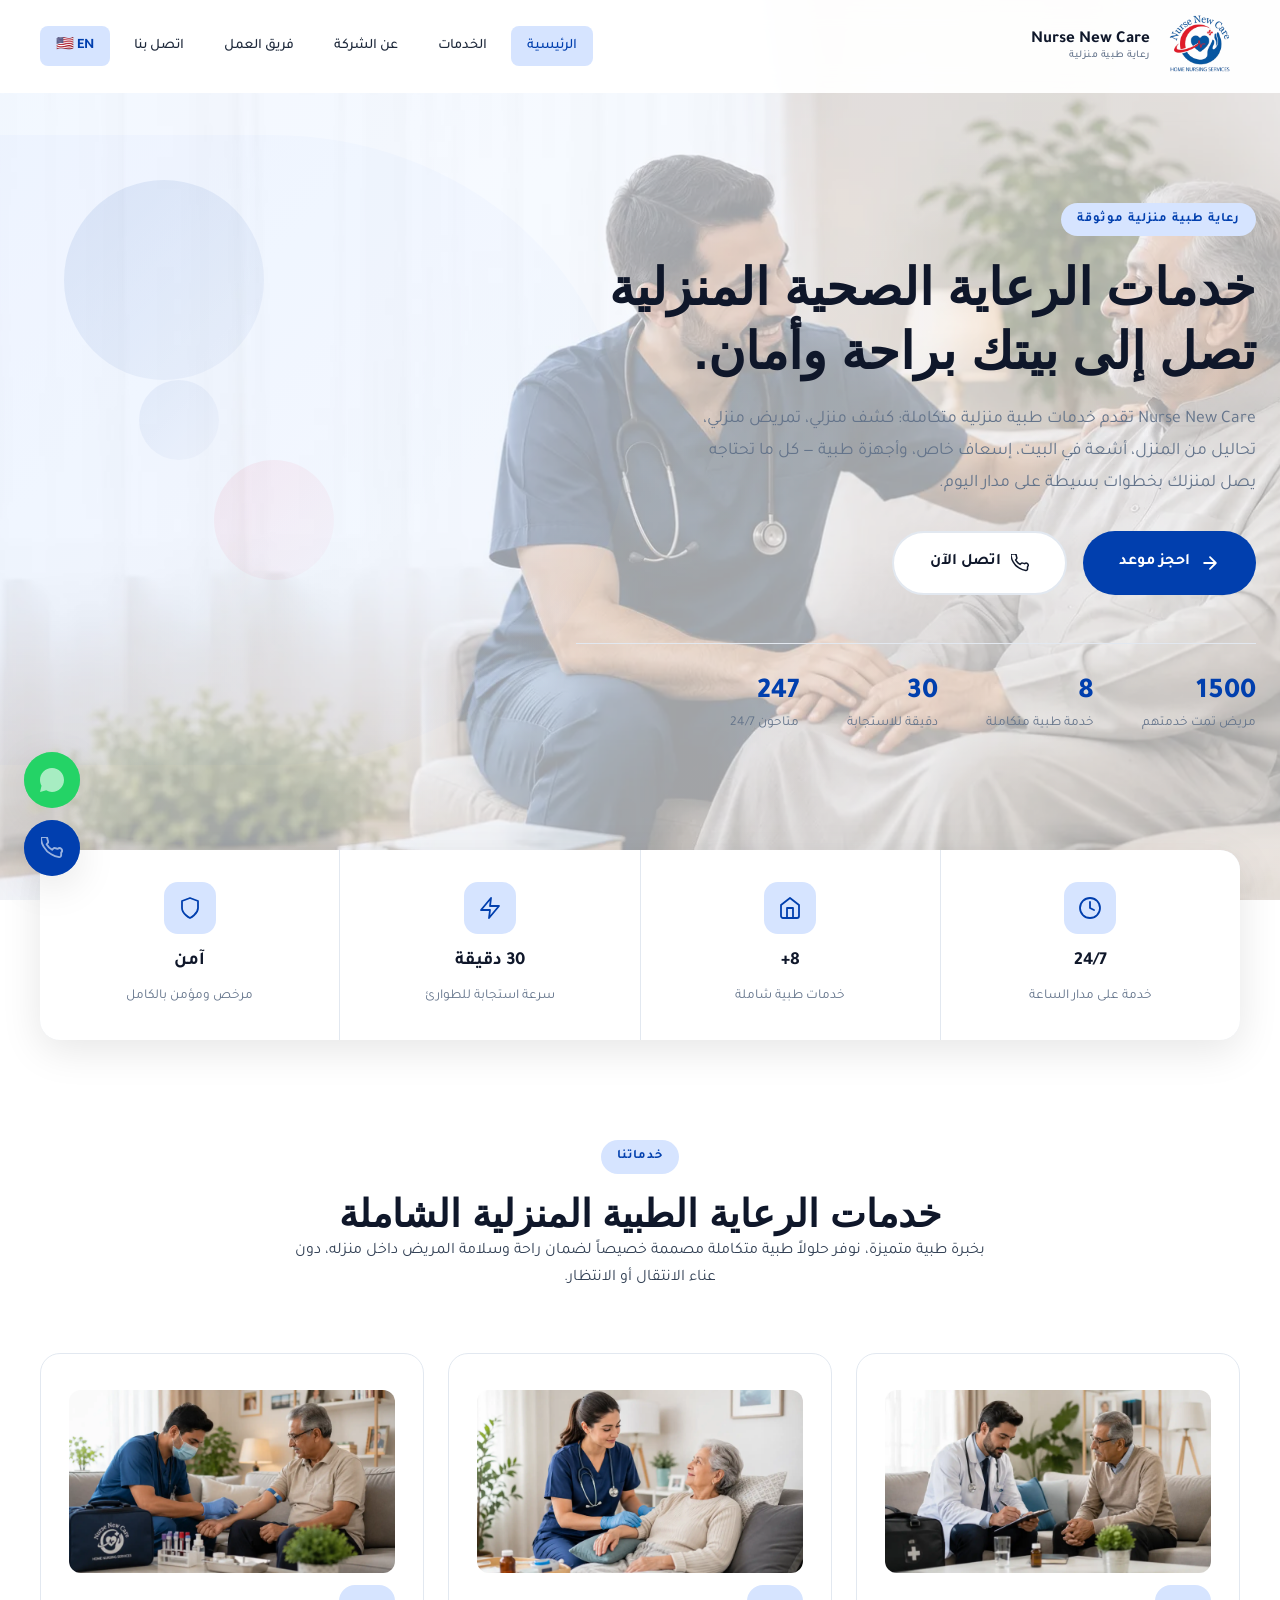
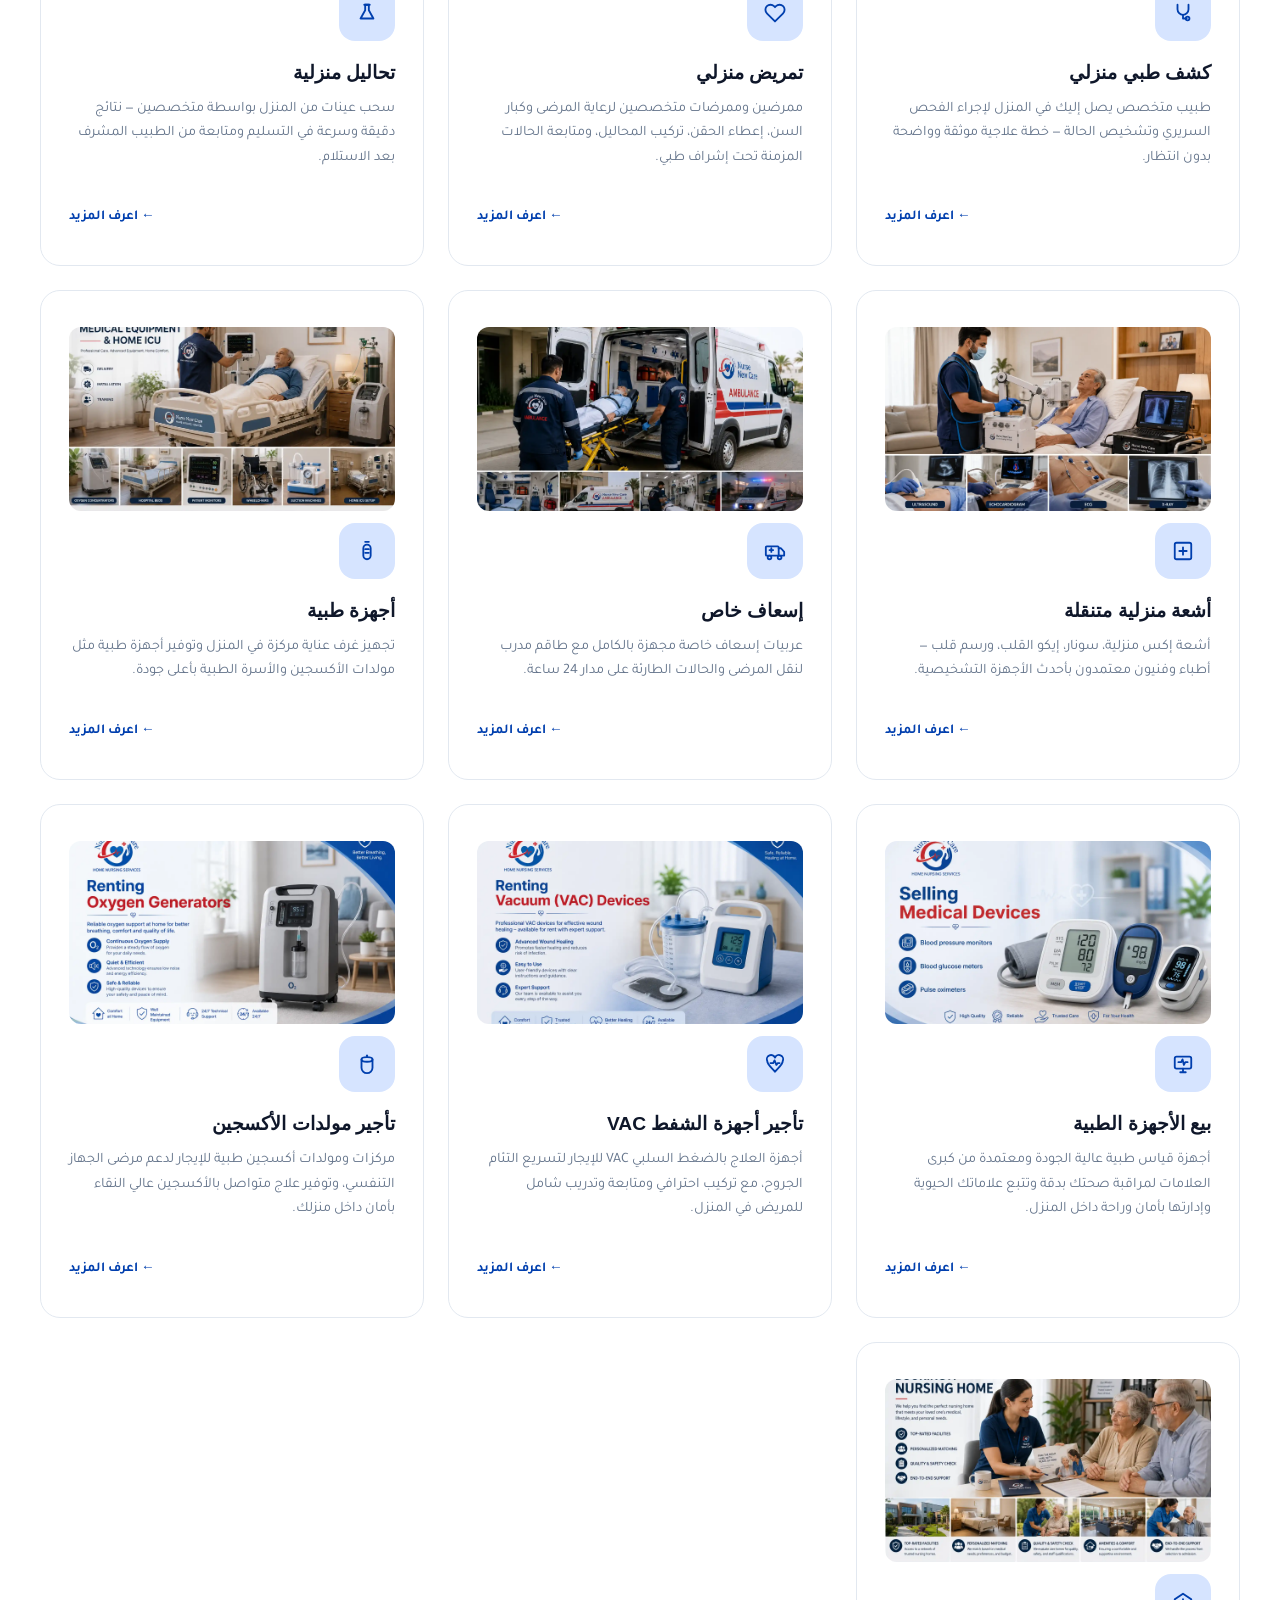
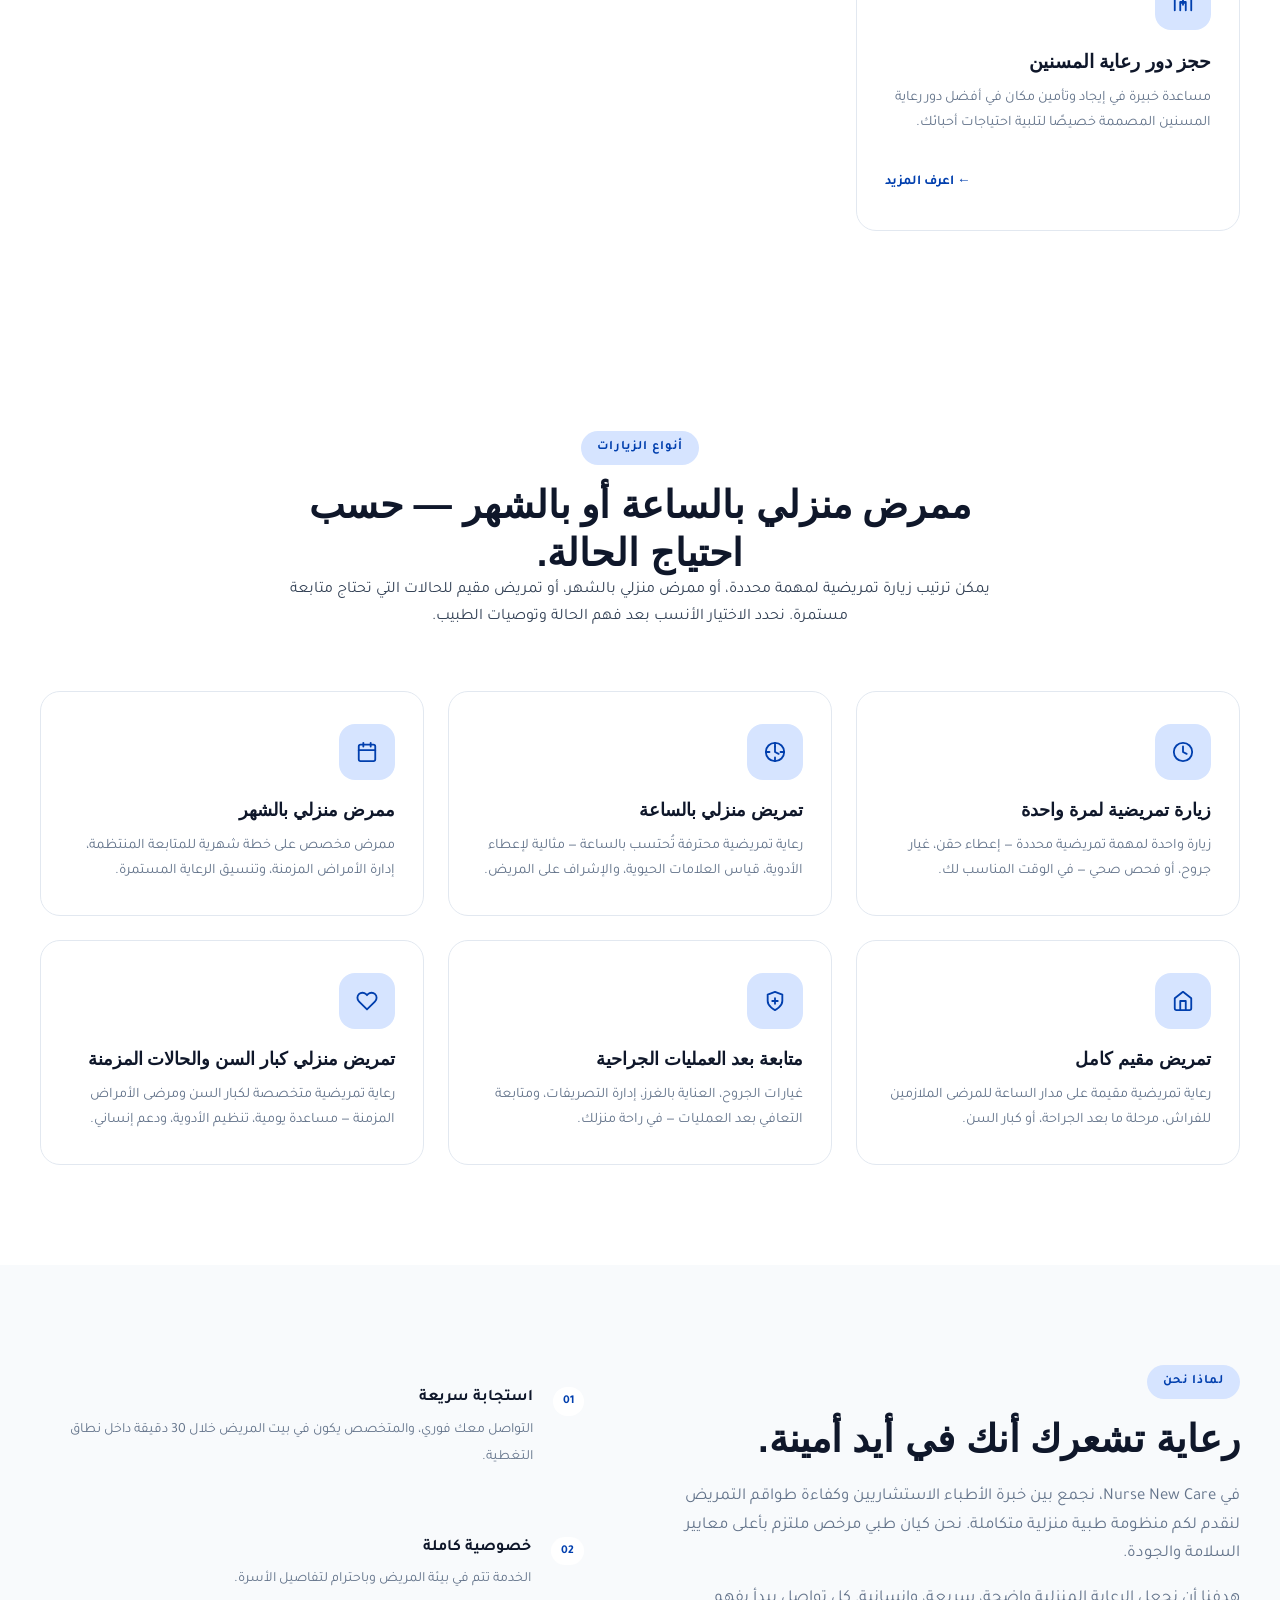
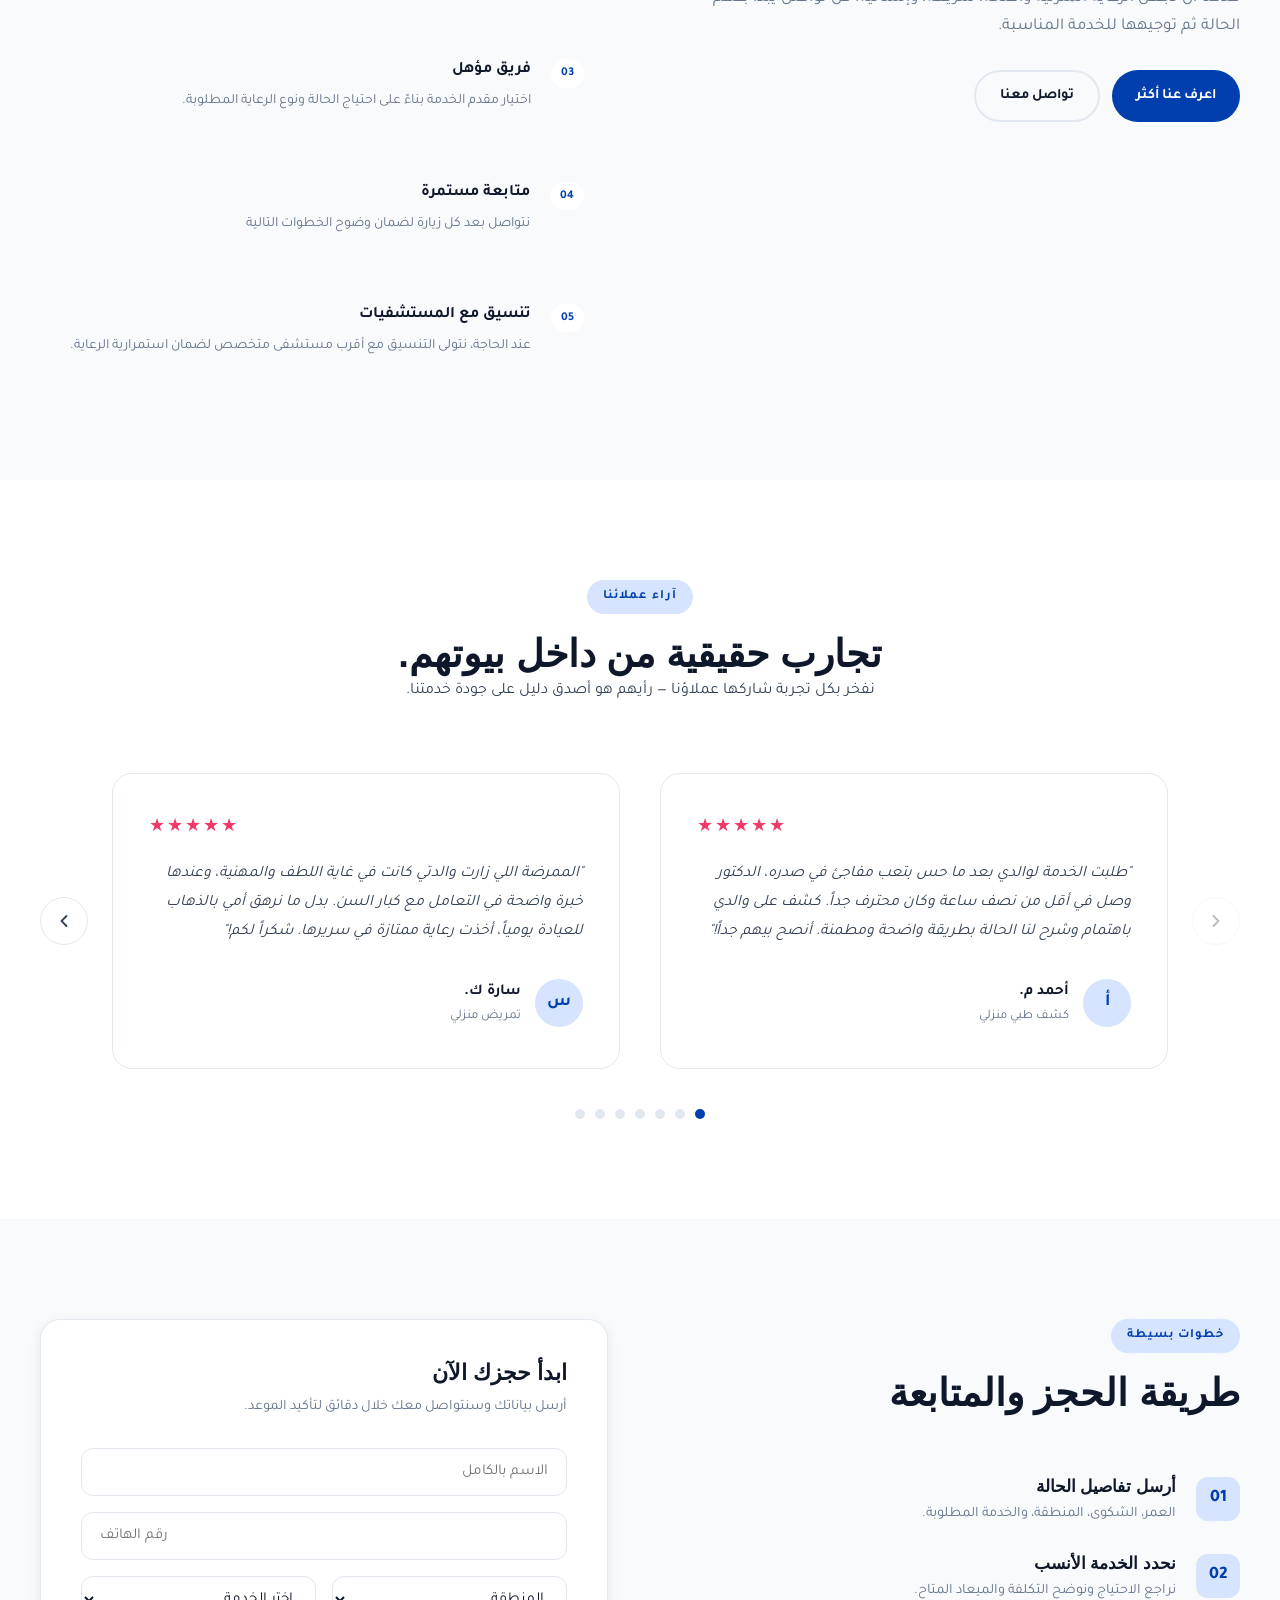
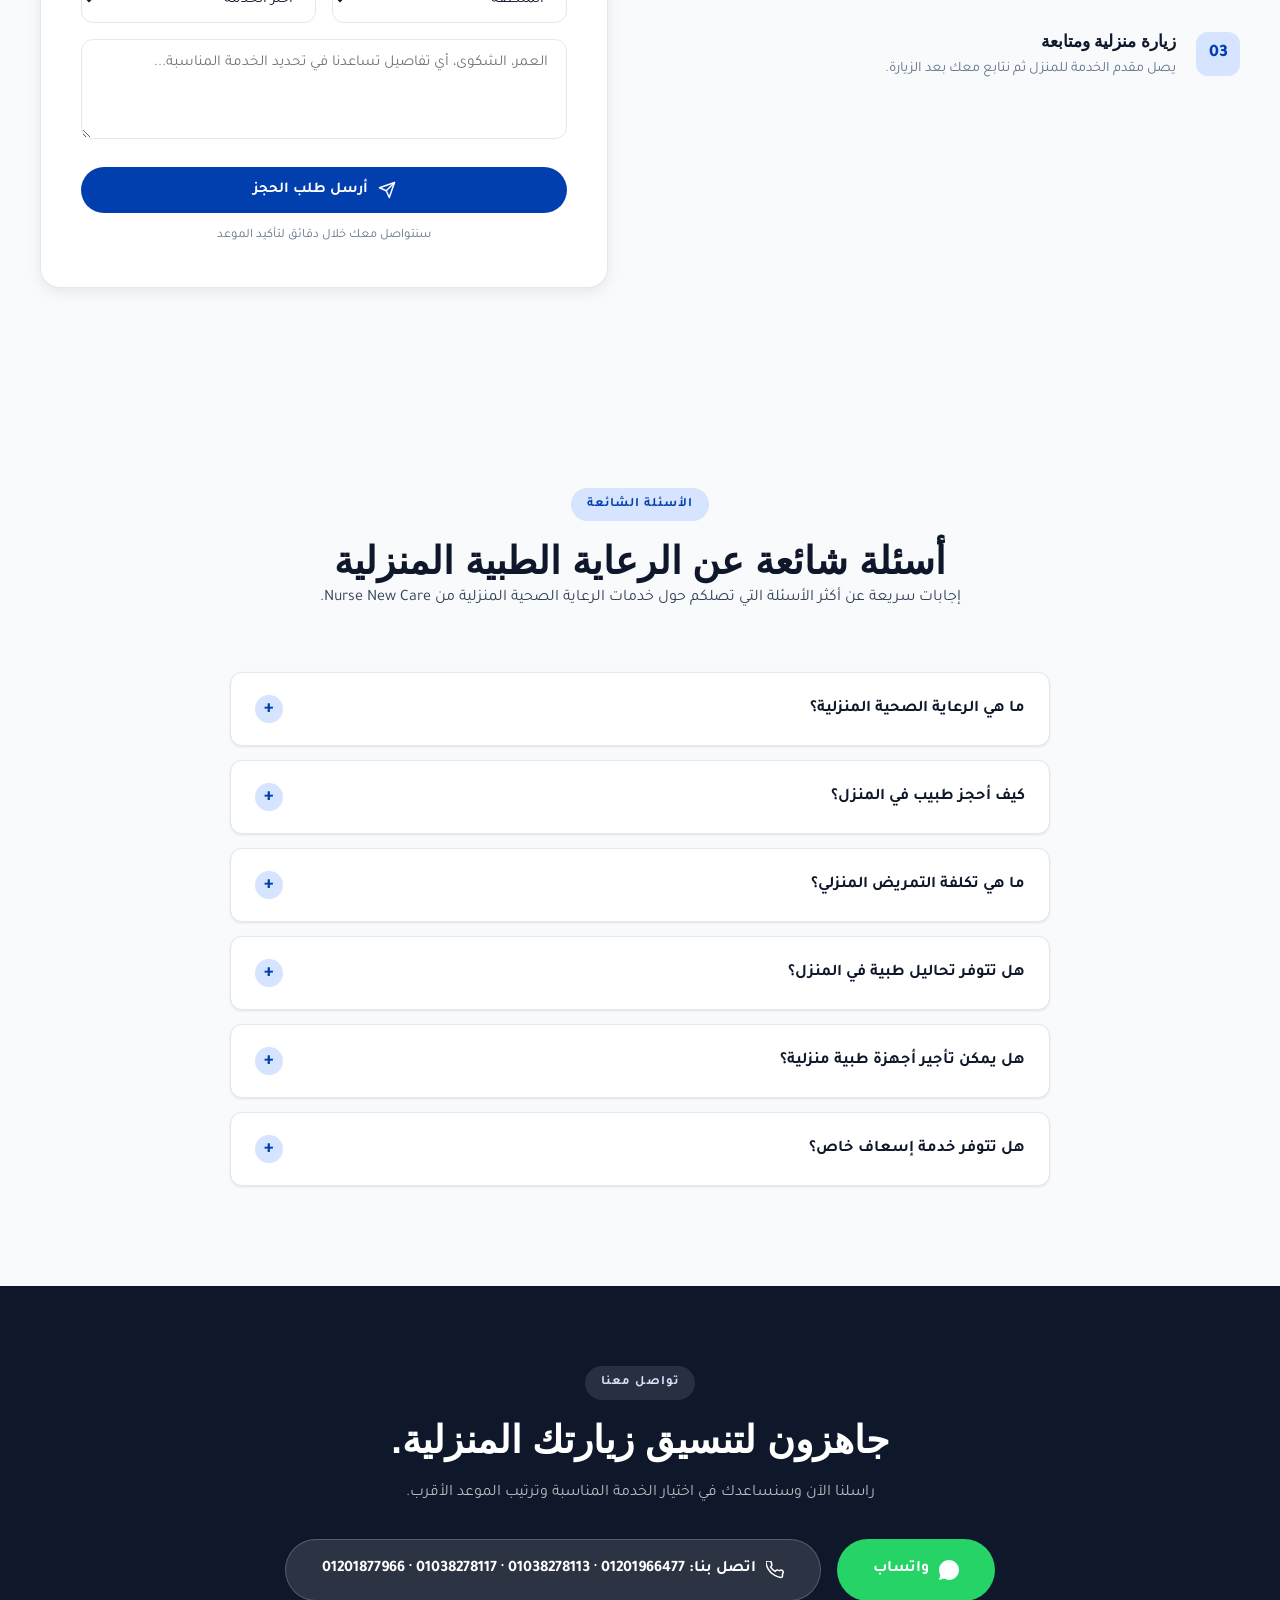
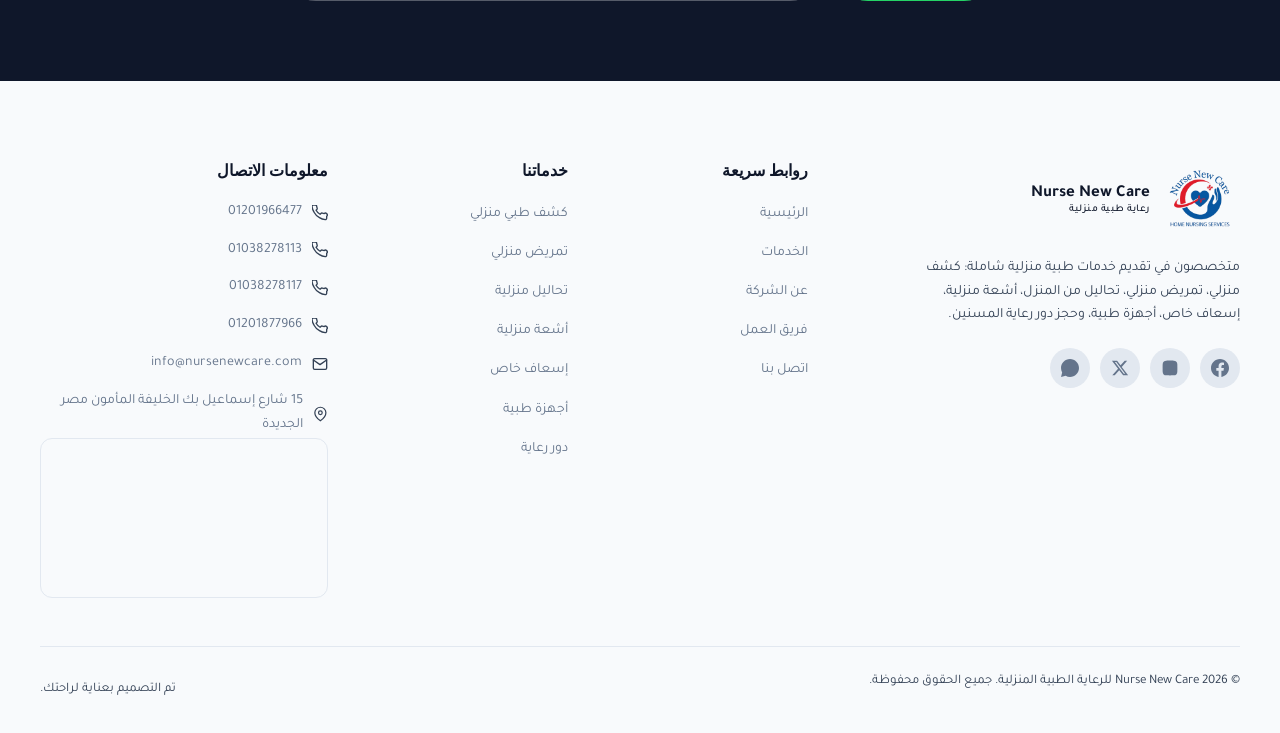
==== commit 444c6cf3: "Merge pull request #19 from agm0mran/added-phones added more phone numbers" ====
--- a/index.html
+++ b/index.html
@@ -703,9 +703,9 @@
           <svg width="20" height="20" viewBox="0 0 24 24" fill="currentColor" aria-hidden="true"><path d="M17.472 14.382c-.297-.149-1.758-.867-2.03-.967-.273-.099-.471-.148-.67.15-.197.297-.767.966-.94 1.164-.173.199-.347.223-.644.075-.297-.15-1.255-.463-2.39-1.475-.883-.788-1.48-1.761-1.653-2.059-.173-.297-.018-.458.13-.606.134-.133.298-.347.446-.52.149-.174.198-.298.298-.497.099-.198.05-.371-.025-.52-.075-.149-.669-1.612-.916-2.207-.242-.579-.487-.5-.669-.51-.173-.008-.371-.01-.57-.01-.198 0-.52.074-.792.372-.272.297-1.04 1.016-1.04 2.479 0 1.462 1.065 2.875 1.213 3.074.149.198 2.096 3.2 5.077 4.487.709.306 1.262.489 1.694.625.712.227 1.36.195 1.871.118.571-.085 1.758-.719 2.006-1.413.248-.694.248-1.289.173-1.413-.074-.124-.272-.198-.57-.347zM12 0C5.373 0 0 5.373 0 12c0 2.127.558 4.122 1.532 5.857L.057 23.882l6.186-1.623A11.945 11.945 0 0012 24c6.627 0 12-5.373 12-12S18.627 0 12 0z"/></svg>
           واتساب
         </a>
-        <a class="contact-btn contact-btn--phone" href="tel:+201201966477">
+        <a class="contact-btn contact-btn--phone contact-btn--phones" href="tel:+201201966477">
           <svg width="18" height="18" viewBox="0 0 24 24" fill="none" stroke="currentColor" stroke-width="2" stroke-linecap="round" stroke-linejoin="round" aria-hidden="true"><path d="M22 16.92v3a2 2 0 01-2.18 2 19.79 19.79 0 01-8.63-3.07A19.5 19.5 0 013.07 10.8a19.79 19.79 0 01-3.07-8.67A2 2 0 012 0h3a2 2 0 012 1.72c.127.96.361 1.903.7 2.81a2 2 0 01-.45 2.11L6.09 7.91a16 16 0 006 6l1.27-1.27a2 2 0 012.11-.45c.907.339 1.85.573 2.81.7A2 2 0 0122 16.92z"/></svg>
-          اتصل: 01201966477
+          اتصل بنا: 01201966477 · 01038278113 · 01038278117 · 01201877966
         </a>
       </div>
     </section>
@@ -769,6 +769,15 @@
             <svg width="16" height="16" viewBox="0 0 24 24" fill="none" stroke="currentColor" stroke-width="2" stroke-linecap="round" stroke-linejoin="round" aria-hidden="true"><path d="M22 16.92v3a2 2 0 01-2.18 2 19.79 19.79 0 01-8.63-3.07A19.5 19.5 0 013.07 10.8a19.79 19.79 0 01-3.07-8.67A2 2 0 012 0h3a2 2 0 012 1.72c.127.96.361 1.903.7 2.81a2 2 0 01-.45 2.11L6.09 7.91a16 16 0 006 6l1.27-1.27a2 2 0 012.11-.45c.907.339 1.85.573 2.81.7A2 2 0 0122 16.92z"/></svg>
             <a href="tel:+201201966477">01201966477</a>
           </li>
+          <li><svg width="16" height="16" viewBox="0 0 24 24" fill="none" stroke="currentColor" stroke-width="2"><path d="M22 16.92v3a2 2 0 01-2.18 2 19.79 19.79 0 01-8.63-3.07A19.5 19.5 0 013.07 10.8a19.79 19.79 0 01-3.07-8.67A2 2 0 012 0h3a2 2 0 012 1.72c.127.96.361 1.903.7 2.81a2 2 0 01-.45 2.11L6.09 7.91a16 16 0 006 6l1.27-1.27a2 2 0 012.11-.45c.907.339 1.85.573 2.81.7A2 2 0 0122 16.92z"/></svg>
+            <a href="tel:+201038278113">01038278113</a>
+          </li>
+          <li><svg width="16" height="16" viewBox="0 0 24 24" fill="none" stroke="currentColor" stroke-width="2"><path d="M22 16.92v3a2 2 0 01-2.18 2 19.79 19.79 0 01-8.63-3.07A19.5 19.5 0 013.07 10.8a19.79 19.79 0 01-3.07-8.67A2 2 0 012 0h3a2 2 0 012 1.72c.127.96.361 1.903.7 2.81a2 2 0 01-.45 2.11L6.09 7.91a16 16 0 006 6l1.27-1.27a2 2 0 012.11-.45c.907.339 1.85.573 2.81.7A2 2 0 0122 16.92z"/></svg>
+            <a href="tel:+201038278117">01038278117</a>
+          </li>
+          <li><svg width="16" height="16" viewBox="0 0 24 24" fill="none" stroke="currentColor" stroke-width="2"><path d="M22 16.92v3a2 2 0 01-2.18 2 19.79 19.79 0 01-8.63-3.07A19.5 19.5 0 013.07 10.8a19.79 19.79 0 01-3.07-8.67A2 2 0 012 0h3a2 2 0 012 1.72c.127.96.361 1.903.7 2.81a2 2 0 01-.45 2.11L6.09 7.91a16 16 0 006 6l1.27-1.27a2 2 0 012.11-.45c.907.339 1.85.573 2.81.7A2 2 0 0122 16.92z"/></svg>
+            <a href="tel:+201201877966">01201877966</a>
+          </li>
           <li>
             <svg width="16" height="16" viewBox="0 0 24 24" fill="none" stroke="currentColor" stroke-width="2" stroke-linecap="round" stroke-linejoin="round" aria-hidden="true"><path d="M4 4h16c1.1 0 2 .9 2 2v12c0 1.1-.9 2-2 2H4c-1.1 0-2-.9-2-2V6c0-1.1.9-2 2-2z"/><polyline points="22,6 12,13 2,6"/></svg>
             <a href="mailto:info@nursenewcare.com">info@nursenewcare.com</a>
--- a/css/style.css
+++ b/css/style.css
@@ -995,6 +995,14 @@
   transform: translateY(-2px);
 }
 
+.contact-btn--phones {
+  flex-wrap: wrap;
+  justify-content: center;
+  row-gap: 4px;
+  text-align: center;
+  max-width: 560px;
+}
+
 /* ===== FOOTER ===== */
 .site-footer {
   background: var(--bg-alt);
